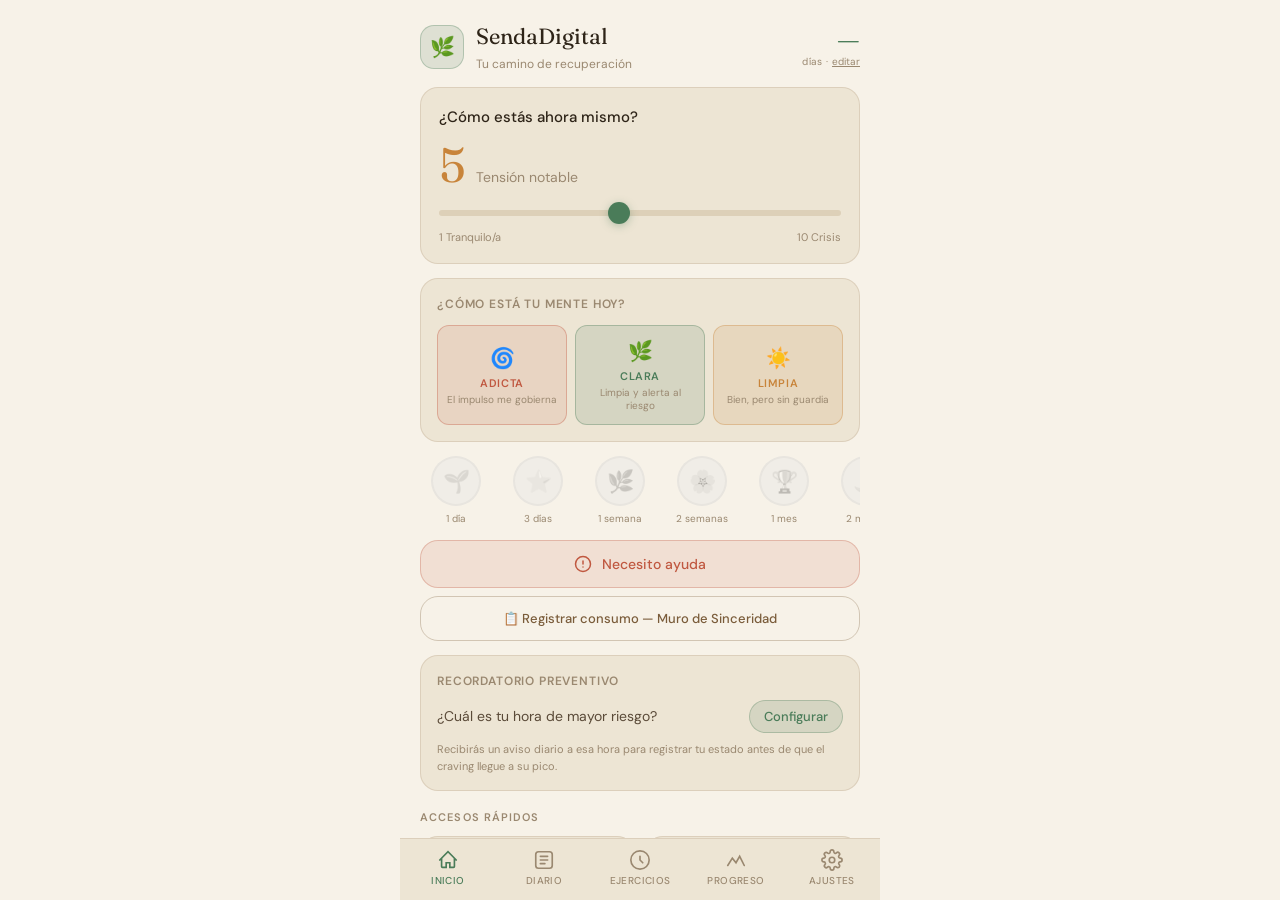
==== index.html @ f519807f "Add files via upload" ====
<!DOCTYPE html>
<html lang="es">
<head>
<meta charset="UTF-8">
<meta name="viewport" content="width=device-width, initial-scale=1.0, maximum-scale=1.0">
<meta name="theme-color" content="#f7f2e8">
<meta name="apple-mobile-web-app-capable" content="yes">
<meta name="apple-mobile-web-app-status-bar-style" content="default">
<title>SendaDigital</title>
<link rel="manifest" href="manifest.json">
<link rel="preconnect" href="https://fonts.googleapis.com">
<link rel="preconnect" href="https://fonts.gstatic.com" crossorigin>
<link href="https://fonts.googleapis.com/css2?family=Fraunces:ital,wght@0,400;0,600;1,400&family=DM+Sans:wght@300;400;500;600&display=swap" rel="stylesheet">
<style>
:root{
  --cream:#f7f2e8;--warm:#ede5d4;--sand:#ddd0b8;
  --moss:#4a7c59;--moss-dim:rgba(74,124,89,.14);--moss-light:#6a9e78;
  --bark:#a08060;--bark-dim:rgba(160,128,96,.15);
  --earth:#7a5c3a;--earth-dim:rgba(122,92,58,.12);
  --amber:#c8843a;--amber-dim:rgba(200,132,58,.14);
  --rust:#c05840;--rust-dim:rgba(192,88,64,.12);
  --sky:#4a8fa8;--sky-dim:rgba(74,143,168,.13);
  --text:#2e2418;--text-mid:#5a4a38;--text-dim:#9a8870;
  --border:rgba(160,128,96,.22);
  --radius:18px;--radius-sm:12px;
  --font-display:'Fraunces',Georgia,serif;
  --font-body:'DM Sans',sans-serif;
}
*{margin:0;padding:0;box-sizing:border-box;-webkit-tap-highlight-color:transparent}
html,body{height:100%;background:var(--cream);color:var(--text);font-family:var(--font-body);font-size:16px;line-height:1.5;overflow:hidden}
#app{display:flex;flex-direction:column;height:100%;max-width:480px;margin:0 auto;background:var(--cream)}
.screen{display:none;flex:1;overflow-y:auto;padding-bottom:84px;scrollbar-width:none}
.screen::-webkit-scrollbar{display:none}
.screen.active{display:flex;flex-direction:column}
#nav{display:flex;background:var(--warm);border-top:1px solid var(--border)}
.nav-btn{flex:1;display:flex;flex-direction:column;align-items:center;gap:3px;padding:10px 0 13px;background:none;border:none;color:var(--text-dim);font-family:var(--font-body);font-size:10px;font-weight:500;letter-spacing:.04em;text-transform:uppercase;cursor:pointer;transition:color .2s}
.nav-btn.active{color:var(--moss)}
.nav-btn svg{width:22px;height:22px}
.screen-header{padding:24px 20px 0}
.screen-label{font-size:11px;font-weight:600;letter-spacing:.1em;text-transform:uppercase;color:var(--text-dim);margin-bottom:4px}
.screen-title{font-family:var(--font-display);font-size:30px;color:var(--text);line-height:1.1}

/* ── HOME ADAPTATIVO ── */
.sober-days-mini{font-family:var(--font-display);font-size:28px;color:var(--moss);line-height:1}
.brand{padding:20px 20px 0;display:flex;align-items:center;gap:12px}

.termometro-card{margin:14px 20px 0;background:var(--warm);border:1px solid var(--border);border-radius:var(--radius);padding:18px}
.termometro-label{font-size:15px;font-weight:500;color:var(--text);margin-bottom:12px}
.termometro-val-row{display:flex;align-items:baseline;gap:10px;margin-bottom:10px}
.termometro-val{font-family:var(--font-display);font-size:48px;color:var(--moss);line-height:1;transition:color .3s}
.termometro-val.alto{color:var(--rust)}
.termometro-val.medio{color:var(--amber)}
.termometro-desc{font-size:14px;color:var(--text-dim);line-height:1.4}
.termometro-slider{margin-top:4px}

.crisis-banner{margin:12px 20px 0;background:var(--rust-dim);border:1px solid rgba(192,88,64,.3);border-radius:var(--radius-sm);padding:12px 16px}
.crisis-banner-text{font-size:13px;font-weight:600;color:var(--rust);line-height:1.4}
.crisis-shortcuts{display:grid;grid-template-columns:1fr 1fr;gap:10px;margin:10px 20px 0}
.crisis-sc-btn{padding:14px 10px;background:var(--warm);border:1px solid var(--border);border-radius:var(--radius-sm);font-family:var(--font-body);font-size:13px;font-weight:500;color:var(--text);cursor:pointer;text-align:center;transition:background .15s}
.crisis-sc-btn:active{background:var(--sand)}

.sos-btn-secondary{margin:14px 20px 0;width:calc(100% - 40px);padding:14px;background:var(--rust-dim);border:1.5px solid rgba(192,88,64,.3);border-radius:var(--radius);display:flex;align-items:center;justify-content:center;gap:10px;font-family:var(--font-body);font-size:14px;font-weight:500;color:var(--rust);cursor:pointer;transition:all .15s}
.sos-btn-secondary svg{width:18px;height:18px}

/* Editar fecha — compacto en la cabecera */
.sober-edit-mini{margin-top:2px;font-size:10px;color:var(--text-dim);background:none;border:none;cursor:pointer;padding:0;font-family:var(--font-body);text-decoration:underline}
.brand-logo{width:44px;height:44px;background:var(--moss-dim);border:1.5px solid rgba(74,124,89,.3);border-radius:14px;display:flex;align-items:center;justify-content:center;font-size:20px}
.brand-name{font-family:var(--font-display);font-size:22px;color:var(--text)}
.brand-sub{font-size:12px;color:var(--text-dim);margin-top:2px}

.sobriety-card{margin:18px 20px 0;background:var(--moss);border-radius:var(--radius);padding:24px 20px;text-align:center;position:relative;overflow:hidden}
.sobriety-card::before{content:'';position:absolute;top:-30px;right:-30px;width:110px;height:110px;background:radial-gradient(circle,rgba(255,255,255,.08) 0%,transparent 70%);border-radius:50%}
.sober-days{font-family:var(--font-display);font-size:68px;line-height:1;color:#fff}
.sober-label{font-size:13px;color:rgba(255,255,255,.75);margin-top:4px;letter-spacing:.05em;text-transform:uppercase}
.sober-since{font-size:12px;color:rgba(255,255,255,.6);margin-top:10px}
.sober-edit{margin-top:14px;display:inline-block;padding:7px 18px;background:rgba(255,255,255,.15);border:1px solid rgba(255,255,255,.25);border-radius:20px;font-size:12px;color:#fff;cursor:pointer;font-family:var(--font-body);font-weight:500}

.eva-msg{margin:10px 20px 0;background:var(--moss-dim);border:1px solid rgba(74,124,89,.25);border-radius:var(--radius-sm);padding:14px 16px;display:none}
.eva-msg.show{display:block}
.eva-msg-title{font-size:14px;font-weight:600;color:var(--moss);margin-bottom:4px}
.eva-msg-body{font-size:13px;color:var(--text-mid);line-height:1.6}

/* ── MENTE CLARA ── */
.mente-card{margin:14px 20px 0;background:var(--warm);border:1px solid var(--border);border-radius:var(--radius);padding:16px}
.mente-title{font-size:12px;font-weight:600;letter-spacing:.07em;text-transform:uppercase;color:var(--text-dim);margin-bottom:12px}
.mente-btns{display:flex;gap:8px}
.mente-btn{flex:1;border:1.5px solid var(--border);border-radius:var(--radius-sm);padding:12px 8px;text-align:center;cursor:pointer;background:var(--cream);transition:all .15s;font-family:var(--font-body)}
.mente-btn:active{opacity:.8}
.mente-btn-icon{font-size:20px;margin-bottom:5px}
.mente-btn-label{font-size:11px;font-weight:600;text-transform:uppercase;letter-spacing:.05em;margin-bottom:3px}
.mente-btn-desc{font-size:10px;color:var(--text-dim);line-height:1.3}
.mente-btn.m-adicta{border-color:rgba(192,88,64,.35);background:var(--rust-dim)}
.mente-btn.m-adicta .mente-btn-label{color:var(--rust)}
.mente-btn.m-clara{border-color:rgba(74,124,89,.35);background:var(--moss-dim)}
.mente-btn.m-clara .mente-btn-label{color:var(--moss)}
.mente-btn.m-limpia{border-color:rgba(200,132,58,.35);background:var(--amber-dim)}
.mente-btn.m-limpia .mente-btn-label{color:var(--amber)}
.mente-btn.selected{border-width:2px;transform:scale(1.02)}
.mente-nota{margin-top:10px;font-size:12px;color:var(--text-dim);line-height:1.5;display:none}
.mente-nota.show{display:block}

.milestones{margin:14px 20px 0;display:flex;gap:10px;overflow-x:auto;scrollbar-width:none}
.milestones::-webkit-scrollbar{display:none}
.milestone{flex-shrink:0;display:flex;flex-direction:column;align-items:center;gap:5px;width:72px}
.milestone-badge{width:50px;height:50px;border-radius:50%;display:flex;align-items:center;justify-content:center;font-size:22px}
.milestone-badge.achieved{background:var(--moss-dim);border:2px solid rgba(74,124,89,.4)}
.milestone-badge.locked{background:var(--warm);border:2px solid var(--border);filter:grayscale(1) opacity(.4)}
.milestone-label{font-size:10px;color:var(--text-dim);text-align:center}

#sos-btn{margin:14px 20px 0;width:calc(100% - 40px);padding:18px;background:var(--rust);border:none;border-radius:var(--radius);display:flex;align-items:center;justify-content:center;gap:10px;font-family:var(--font-body);font-size:16px;font-weight:600;color:white;cursor:pointer;box-shadow:0 4px 18px rgba(192,88,64,.28);transition:transform .1s}
#sos-btn:active{transform:scale(.98)}
#sos-btn svg{width:22px;height:22px}

.prevention-card{margin:14px 20px 0;background:var(--warm);border:1px solid var(--border);border-radius:var(--radius);padding:16px}
.prevention-title{font-size:12px;font-weight:600;letter-spacing:.07em;text-transform:uppercase;color:var(--text-dim);margin-bottom:10px}
.prevention-row{display:flex;align-items:center;justify-content:space-between;gap:10px}
.prevention-label{font-size:14px;color:var(--text-mid);flex:1}
.prevention-time-btn{padding:7px 14px;background:var(--moss-dim);border:1px solid rgba(74,124,89,.3);border-radius:20px;font-family:var(--font-body);font-size:13px;font-weight:500;color:var(--moss);cursor:pointer}
.prevention-note{font-size:11px;color:var(--text-dim);margin-top:8px;line-height:1.5}

.quick-title{padding:18px 20px 0;font-size:11px;font-weight:600;letter-spacing:.1em;text-transform:uppercase;color:var(--text-dim)}
.quick-grid{display:grid;grid-template-columns:1fr 1fr;gap:10px;padding:10px 20px 0}
.quick-btn{background:var(--warm);border:1px solid var(--border);border-radius:var(--radius);padding:16px 14px;display:flex;flex-direction:column;gap:8px;cursor:pointer;text-align:left;transition:background .15s}
.quick-btn:active{background:var(--sand)}
.q-icon{width:32px;height:32px;border-radius:10px;display:flex;align-items:center;justify-content:center;font-size:16px}
.q-label{font-size:13px;font-weight:500;color:var(--text)}
.q-sub{font-size:11px;color:var(--text-dim)}

/* ── SOS ── */
#sos-overlay{display:none;position:fixed;inset:0;background:rgba(46,36,24,.7);z-index:100;flex-direction:column;align-items:center;justify-content:flex-end}
#sos-overlay.open{display:flex}
#sos-modal{background:var(--cream);border-radius:24px 24px 0 0;padding:12px 20px 36px;width:100%;max-width:480px;max-height:92vh;overflow-y:auto;animation:slideUp .25s ease}
@keyframes slideUp{from{transform:translateY(40px);opacity:0}to{transform:translateY(0);opacity:1}}
.sos-handle{width:36px;height:4px;background:var(--sand);border-radius:2px;margin:0 auto 20px}
.sos-title{font-family:var(--font-display);font-size:26px;color:var(--rust);margin-bottom:6px}
.sos-sub{font-size:14px;color:var(--text-mid);margin-bottom:18px}

/* Pros y Contras dentro del SOS */
.pros-contras-box{background:var(--warm);border:1px solid var(--border);border-radius:var(--radius);padding:16px;margin-bottom:16px}
.pc-title{font-size:13px;font-weight:600;color:var(--text);margin-bottom:4px}
.pc-sub{font-size:12px;color:var(--text-dim);margin-bottom:12px;line-height:1.5}
.pc-grid{display:grid;grid-template-columns:1fr 1fr;gap:8px}
.pc-col{background:var(--cream);border-radius:var(--radius-sm);padding:10px}
.pc-col-title{font-size:11px;font-weight:600;text-transform:uppercase;letter-spacing:.06em;margin-bottom:8px}
.pc-col.pros .pc-col-title{color:var(--moss)}
.pc-col.cons .pc-col-title{color:var(--rust)}
.pc-item{font-size:12px;color:var(--text-mid);padding:4px 0;border-bottom:1px solid var(--border);line-height:1.4}
.pc-item:last-child{border-bottom:none}
.pc-reflect{margin-top:10px;font-size:12px;color:var(--moss);font-style:italic;line-height:1.5}

.breathing-box{background:var(--warm);border-radius:var(--radius);padding:22px 18px;text-align:center;margin-bottom:16px;border:1px solid var(--border)}
#breath-circle{width:80px;height:80px;border-radius:50%;background:var(--moss-dim);border:2px solid rgba(74,124,89,.35);margin:0 auto 14px;transition:transform 1s ease-in-out;display:flex;align-items:center;justify-content:center;font-size:26px}
#breath-circle.inhale{transform:scale(1.5);background:rgba(74,124,89,.2)}
#breath-circle.hold{transform:scale(1.5);background:rgba(200,132,58,.18);border-color:rgba(200,132,58,.5)}
#breath-circle.exhale{transform:scale(1)}
#breath-phase{font-size:17px;font-weight:500;color:var(--moss)}
#breath-count{font-size:13px;color:var(--text-dim);margin-top:4px}
#breath-start{margin-top:14px;padding:10px 24px;background:var(--moss-dim);border:1px solid rgba(74,124,89,.3);border-radius:20px;color:var(--moss);font-family:var(--font-body);font-size:14px;font-weight:500;cursor:pointer}
.sos-techniques{display:flex;flex-direction:column;gap:10px;margin-bottom:16px}
.technique-btn{background:var(--warm);border:1px solid var(--border);border-radius:var(--radius-sm);padding:14px 16px;display:flex;align-items:center;gap:12px;text-align:left;cursor:pointer;transition:background .15s}
.technique-btn:active{background:var(--sand)}
.technique-icon{font-size:22px;flex-shrink:0}
.technique-name{font-size:14px;font-weight:500;color:var(--text)}
.technique-desc{font-size:12px;color:var(--text-dim);margin-top:2px}
.sos-contacts{display:flex;flex-direction:column;gap:8px}
.contact-btn{background:none;border:1px solid var(--border);border-radius:var(--radius-sm);padding:14px 16px;display:flex;align-items:center;gap:12px;cursor:pointer;color:var(--text);font-family:var(--font-body);text-decoration:none;transition:background .15s}
.contact-btn:active{background:var(--warm)}
.contact-btn.urgent{border-color:rgba(192,88,64,.35)}
.contact-btn svg{width:18px;height:18px;flex-shrink:0}
.contact-name{font-size:13px;font-weight:500}
.contact-num{font-size:12px;color:var(--text-dim)}
#sos-close{margin-top:16px;width:100%;padding:14px;background:var(--warm);border:1px solid var(--border);border-radius:var(--radius-sm);color:var(--text-dim);font-family:var(--font-body);font-size:14px;cursor:pointer}

#technique-overlay{display:none;position:fixed;inset:0;background:rgba(46,36,24,.8);z-index:110;align-items:center;justify-content:center;padding:24px}
#technique-overlay.open{display:flex}
#technique-modal{background:var(--cream);border-radius:var(--radius);padding:28px 24px;width:100%;max-width:440px;text-align:center;animation:fadeIn .2s ease}
@keyframes fadeIn{from{opacity:0;transform:scale(.96)}to{opacity:1;transform:scale(1)}}
#technique-title{font-family:var(--font-display);font-size:22px;margin-bottom:12px;color:var(--text)}
#technique-body{font-size:15px;color:var(--text-mid);line-height:1.75;text-align:left}
#technique-close{margin-top:22px;padding:12px 28px;background:var(--moss-dim);border:1px solid rgba(74,124,89,.3);border-radius:20px;color:var(--moss);font-family:var(--font-body);font-size:14px;font-weight:500;cursor:pointer}

/* ── DIARIO ── */
#diario .ema-intro{margin:14px 20px 0;font-size:14px;color:var(--text-mid);line-height:1.65}
.ema-question{margin:14px 20px 0;background:var(--warm);border:1px solid var(--border);border-radius:var(--radius);padding:18px}
.ema-q-label{font-size:11px;font-weight:600;letter-spacing:.08em;text-transform:uppercase;color:var(--text-dim);margin-bottom:6px}
.ema-q-text{font-size:15px;color:var(--text);margin-bottom:14px;line-height:1.5}
.slider-val{text-align:right;font-size:24px;font-family:var(--font-display);color:var(--moss);margin-bottom:8px}
.ema-slider{width:100%;height:6px;-webkit-appearance:none;appearance:none;background:var(--sand);border-radius:3px;outline:none;cursor:pointer}
.ema-slider::-webkit-slider-thumb{-webkit-appearance:none;width:22px;height:22px;border-radius:50%;background:var(--moss);cursor:pointer;box-shadow:0 2px 8px rgba(74,124,89,.35)}
.slider-labels{display:flex;justify-content:space-between;margin-top:6px;font-size:11px;color:var(--text-dim)}
.mood-grid{display:flex;flex-wrap:wrap;gap:8px}
.mood-chip{padding:7px 14px;background:var(--cream);border:1px solid var(--border);border-radius:20px;font-size:13px;color:var(--text-mid);cursor:pointer;transition:all .15s;font-family:var(--font-body)}
.mood-chip.selected{background:var(--moss-dim);border-color:rgba(74,124,89,.45);color:var(--moss)}
.halt-badge{display:inline-block;margin-left:6px;padding:2px 7px;background:var(--rust-dim);border-radius:8px;font-size:10px;font-weight:700;color:var(--rust);letter-spacing:.04em;vertical-align:middle}
.apoyo-btns{display:flex;gap:10px}
.apoyo-btn{flex:1;padding:12px;background:var(--cream);border:1px solid var(--border);border-radius:var(--radius-sm);font-family:var(--font-body);font-size:14px;font-weight:500;color:var(--text-mid);cursor:pointer;transition:all .15s;text-align:center}
.apoyo-btn.selected{background:var(--moss-dim);border-color:rgba(74,124,89,.4);color:var(--moss)}

/* Verificar los hechos - aparece si craving ≥7 */
.verificar-box{margin:14px 20px 0;background:rgba(192,88,64,.06);border:1px solid rgba(192,88,64,.22);border-radius:var(--radius);padding:18px;display:none}
.verificar-box.show{display:block}
.verificar-title{font-size:13px;font-weight:600;color:var(--rust);margin-bottom:4px}
.verificar-sub{font-size:12px;color:var(--text-dim);margin-bottom:14px;line-height:1.5}
.verificar-q{margin-bottom:12px}
.verificar-q-label{font-size:12px;font-weight:600;color:var(--text-mid);margin-bottom:6px}
.verificar-input{width:100%;padding:10px 12px;background:var(--cream);border:1px solid var(--border);border-radius:var(--radius-sm);font-family:var(--font-body);font-size:13px;color:var(--text);resize:none;min-height:56px}

.please-section{margin:14px 20px 0;background:var(--sky-dim);border:1px solid rgba(74,143,168,.2);border-radius:var(--radius);padding:18px}
.please-title-row{display:flex;align-items:center;gap:8px;margin-bottom:4px}
.please-badge{padding:3px 10px;background:var(--sky-dim);border:1px solid rgba(74,143,168,.35);border-radius:10px;font-size:11px;font-weight:700;color:var(--sky);letter-spacing:.06em}
.please-desc{font-size:13px;color:var(--text-dim);margin-bottom:14px;line-height:1.5}
.please-grid{display:flex;flex-direction:column;gap:8px}
.please-item{display:flex;align-items:center;justify-content:space-between;gap:10px}
.please-label{font-size:14px;color:var(--text-mid);flex:1}
.please-letter{font-family:var(--font-display);font-size:16px;color:var(--sky);width:18px;flex-shrink:0}
.toggle-wrap{position:relative;width:44px;height:24px;flex-shrink:0}
.toggle-wrap input{opacity:0;width:0;height:0;position:absolute}
.toggle-track{display:block;width:44px;height:24px;background:var(--sand);border-radius:12px;cursor:pointer;transition:background .2s}
.toggle-wrap input:checked+.toggle-track{background:var(--moss)}
.toggle-thumb{position:absolute;top:2px;left:2px;width:20px;height:20px;background:white;border-radius:50%;transition:transform .2s;pointer-events:none}
.toggle-wrap input:checked~.toggle-thumb{transform:translateX(20px)}

.diario-submit{margin:18px 20px 0;width:calc(100% - 40px);padding:16px;background:var(--moss);border:none;border-radius:var(--radius);font-family:var(--font-body);font-size:15px;font-weight:600;color:white;cursor:pointer}
.diario-submit:active{opacity:.85}
.registro-item{background:var(--warm);border:1px solid var(--border);border-radius:var(--radius-sm);padding:12px 14px;margin-bottom:8px;display:flex;align-items:center;gap:12px}
.registro-fecha{font-size:11px;color:var(--text-dim);min-width:70px}
.registro-chips{display:flex;gap:6px;flex-wrap:wrap;flex:1}
.chip-small{padding:3px 8px;border-radius:10px;font-size:11px;font-weight:500}
.chip-green{background:var(--moss-dim);color:var(--moss)}
.chip-amber{background:var(--amber-dim);color:var(--amber)}
.chip-red{background:var(--rust-dim);color:var(--rust)}
.chip-sky{background:var(--sky-dim);color:var(--sky)}

/* ── TAREAS - por momento de uso ── */
.uso-tabs{display:flex;gap:0;margin:14px 20px 0;background:var(--warm);border:1px solid var(--border);border-radius:var(--radius);overflow:hidden}
.uso-tab{flex:1;padding:11px 6px;text-align:center;cursor:pointer;font-family:var(--font-body);font-size:11px;font-weight:600;color:var(--text-dim);border:none;background:none;transition:all .15s;letter-spacing:.03em;border-right:1px solid var(--border)}
.uso-tab:last-child{border-right:none}
.uso-tab.active{background:var(--moss);color:white}
.uso-tab.crisis.active{background:var(--rust)}
.uso-tab.vulnerable.active{background:var(--amber)}
.uso-tab.construir.active{background:var(--moss)}

.uso-context{margin:10px 20px 0;padding:10px 14px;border-radius:var(--radius-sm);font-size:12px;line-height:1.55;display:none}
.uso-context.show{display:block}
.uso-context.crisis{background:var(--rust-dim);border:1px solid rgba(192,88,64,.2);color:var(--rust)}
.uso-context.vulnerable{background:var(--amber-dim);border:1px solid rgba(200,132,58,.2);color:var(--amber)}
.uso-context.construir{background:var(--moss-dim);border:1px solid rgba(74,124,89,.2);color:var(--moss)}

.tarea-card{margin:12px 20px 0;background:var(--warm);border:1px solid var(--border);border-radius:var(--radius);overflow:hidden;cursor:pointer}
.tarea-card:active{border-color:rgba(74,124,89,.4)}
.tarea-header{padding:16px;display:flex;align-items:flex-start;gap:12px}
.tarea-icon{width:40px;height:40px;border-radius:12px;display:flex;align-items:center;justify-content:center;font-size:18px;flex-shrink:0}
.tarea-meta{flex:1}
.tarea-name{font-size:15px;font-weight:500;margin-bottom:4px;color:var(--text)}
.tarea-tags{display:flex;gap:6px;flex-wrap:wrap}
.tarea-tag{padding:2px 8px;border-radius:8px;font-size:11px;font-weight:500}
.tag-dbt{background:rgba(160,128,96,.15);color:var(--bark)}
.tag-resp{background:var(--moss-dim);color:var(--moss)}
.tag-mindful{background:var(--amber-dim);color:var(--amber)}
.tag-motor{background:var(--rust-dim);color:var(--rust)}
.tag-please{background:var(--sky-dim);color:var(--sky)}
.tag-adicciones{background:var(--earth-dim);color:var(--earth)}
.tarea-duration{font-size:12px;color:var(--text-dim);flex-shrink:0}
.tarea-body{display:none;padding:0 16px 16px;border-top:1px solid var(--border)}
.tarea-body.open{display:block}
.tarea-steps{margin-top:14px;display:flex;flex-direction:column;gap:10px}
.step{display:flex;gap:12px;align-items:flex-start}
.step-num{width:22px;height:22px;border-radius:50%;background:var(--cream);border:1px solid var(--border);display:flex;align-items:center;justify-content:center;font-size:11px;font-weight:600;color:var(--text-dim);flex-shrink:0;margin-top:1px}
.step-text{font-size:14px;color:var(--text-mid);line-height:1.55;flex:1}
.tarea-timer-btn{margin-top:14px;width:100%;padding:11px;background:var(--moss-dim);border:1px solid rgba(74,124,89,.3);border-radius:var(--radius-sm);color:var(--moss);font-family:var(--font-body);font-size:13px;font-weight:500;cursor:pointer}
.tarea-fuente{margin-top:10px;font-size:11px;color:var(--text-dim);font-style:italic;border-top:1px solid var(--border);padding-top:8px}

/* ── PROGRESO ── */
.stat-row{display:grid;grid-template-columns:1fr 1fr;gap:10px;margin:16px 20px 0}
.stat-box{background:var(--warm);border:1px solid var(--border);border-radius:var(--radius);padding:16px 14px;text-align:center}
.stat-val{font-family:var(--font-display);font-size:34px;color:var(--moss);line-height:1}
.stat-label{font-size:12px;color:var(--text-dim);margin-top:5px;line-height:1.3}
.mini-chart{margin:14px 20px 0;background:var(--warm);border:1px solid var(--border);border-radius:var(--radius);padding:18px 16px}
.chart-title{font-size:12px;font-weight:600;letter-spacing:.07em;text-transform:uppercase;color:var(--text-dim);margin-bottom:14px}
.bar-chart{display:flex;align-items:flex-end;gap:6px;height:80px}
.bar-col{flex:1;display:flex;flex-direction:column;align-items:center;gap:5px}
.bar{width:100%;border-radius:4px 4px 0 0;min-height:4px}
.bar.craving{background:var(--rust);opacity:.65}
.bar-day{font-size:10px;color:var(--text-dim)}
.legend{display:flex;gap:16px;margin-top:12px}
.legend-item{display:flex;align-items:center;gap:5px;font-size:11px;color:var(--text-dim)}
.legend-dot{width:8px;height:8px;border-radius:50%}
.halt-week-box{margin:14px 20px 0;background:var(--warm);border:1px solid var(--border);border-radius:var(--radius);padding:18px}
.halt-row{display:flex;gap:8px;margin-top:10px;flex-wrap:wrap}
.halt-item{flex:1;min-width:80px;background:var(--cream);border:1px solid var(--border);border-radius:var(--radius-sm);padding:10px 8px;text-align:center}
.halt-letter{font-family:var(--font-display);font-size:20px;color:var(--rust)}
.halt-name{font-size:10px;color:var(--text-dim);margin-top:2px}
.halt-count{font-size:13px;font-weight:600;margin-top:4px}
.mente-week-box{margin:14px 20px 0;background:var(--warm);border:1px solid var(--border);border-radius:var(--radius);padding:18px}
.mente-week-row{display:flex;gap:8px;margin-top:10px}
.mente-week-item{flex:1;border-radius:var(--radius-sm);padding:10px 8px;text-align:center;border:1px solid var(--border)}
.logros-grid{display:grid;grid-template-columns:repeat(3,1fr);gap:10px;margin:14px 20px 0}
.logro{background:var(--warm);border:1px solid var(--border);border-radius:var(--radius-sm);padding:14px 10px;text-align:center;display:flex;flex-direction:column;align-items:center;gap:6px}
.logro.locked{opacity:.4;filter:grayscale(1)}
.logro-icon{font-size:28px}
.logro-name{font-size:11px;color:var(--text-dim);line-height:1.3}

/* ── AJUSTES ── */
.profile-box{margin:20px 20px 0;background:var(--warm);border:1px solid var(--border);border-radius:var(--radius);padding:22px;text-align:center}
.profile-avatar{width:60px;height:60px;border-radius:50%;background:var(--moss-dim);border:2px solid rgba(74,124,89,.3);margin:0 auto 12px;display:flex;align-items:center;justify-content:center;font-size:24px}
.profile-name{font-family:var(--font-display);font-size:20px}
.profile-id{font-size:12px;color:var(--text-dim);margin-top:4px;font-family:monospace}
.settings-section{margin:16px 20px 0}
.settings-section-title{font-size:11px;font-weight:600;letter-spacing:.08em;text-transform:uppercase;color:var(--text-dim);margin-bottom:8px}
.settings-row{background:var(--warm);border:1px solid var(--border);padding:14px 16px;display:flex;align-items:center;justify-content:space-between;margin-bottom:1px;cursor:pointer}
.settings-row:first-of-type{border-radius:var(--radius-sm) var(--radius-sm) 0 0}
.settings-row:last-of-type{border-radius:0 0 var(--radius-sm) var(--radius-sm)}
.settings-row-label{font-size:14px;font-weight:500;color:var(--text)}
.settings-row-val{font-size:13px;color:var(--text-dim)}
.settings-row svg{width:16px;height:16px;color:var(--text-dim)}
.data-note{margin:14px 20px 0;background:var(--moss-dim);border:1px solid rgba(74,124,89,.2);border-radius:var(--radius-sm);padding:14px 16px;font-size:12px;color:var(--text-mid);line-height:1.65}
.data-note strong{color:var(--moss)}

/* ── TERAPEUTA ── */
#terapeuta-screen{display:none;position:fixed;inset:0;background:var(--cream);z-index:200;flex-direction:column;overflow-y:auto}
#terapeuta-screen.open{display:flex}
.terap-header{padding:20px 20px 16px;background:var(--moss);display:flex;align-items:center;gap:12px;flex-shrink:0}
.terap-back{background:rgba(255,255,255,.15);border:none;border-radius:10px;width:36px;height:36px;display:flex;align-items:center;justify-content:center;cursor:pointer;flex-shrink:0}
.terap-back svg{width:20px;height:20px;color:white}
.terap-title{font-family:var(--font-display);font-size:22px;color:white}
.terap-sub{font-size:12px;color:rgba(255,255,255,.7);margin-top:2px}
#pin-screen{padding:40px 24px;text-align:center;flex:1;display:flex;flex-direction:column;align-items:center;justify-content:center}
#pin-screen h2{font-family:var(--font-display);font-size:24px;margin-bottom:8px}
#pin-screen p{font-size:14px;color:var(--text-dim);margin-bottom:28px;line-height:1.5}
.pin-dots{display:flex;gap:12px;justify-content:center;margin-bottom:28px}
.pin-dot{width:14px;height:14px;border-radius:50%;background:var(--sand);border:2px solid var(--bark);transition:background .15s}
.pin-dot.filled{background:var(--moss);border-color:var(--moss)}
.pin-pad{display:grid;grid-template-columns:repeat(3,1fr);gap:12px;width:100%;max-width:260px}
.pin-key{padding:18px 10px;background:var(--warm);border:1px solid var(--border);border-radius:var(--radius-sm);font-family:var(--font-display);font-size:22px;color:var(--text);cursor:pointer;text-align:center;transition:background .15s}
.pin-key:active{background:var(--sand)}
.pin-key.del{font-size:16px;color:var(--text-dim)}
.pin-error{color:var(--rust);font-size:13px;margin-top:12px;min-height:20px}
#terap-dashboard{padding:20px;flex:1;display:none}
#terap-dashboard.open{display:block}
.terap-section{margin-bottom:20px}
.terap-section-title{font-size:11px;font-weight:600;letter-spacing:.08em;text-transform:uppercase;color:var(--text-dim);margin-bottom:10px}
.terap-stat-row{display:grid;grid-template-columns:1fr 1fr 1fr;gap:8px;margin-bottom:14px}
.terap-stat{background:var(--warm);border:1px solid var(--border);border-radius:var(--radius-sm);padding:12px 10px;text-align:center}
.terap-stat-val{font-family:var(--font-display);font-size:26px;color:var(--moss);line-height:1}
.terap-stat-label{font-size:11px;color:var(--text-dim);margin-top:4px}
.alert-box{background:var(--rust-dim);border:1px solid rgba(192,88,64,.25);border-radius:var(--radius-sm);padding:14px 16px;margin-bottom:10px}
.alert-title{font-size:13px;font-weight:600;color:var(--rust);margin-bottom:4px}
.alert-body{font-size:13px;color:var(--text-mid);line-height:1.5}
.terap-table{width:100%;border-collapse:collapse}
.terap-table th{font-size:11px;font-weight:600;letter-spacing:.06em;text-transform:uppercase;color:var(--text-dim);padding:6px 8px;text-align:left;border-bottom:1px solid var(--border)}
.terap-table td{font-size:12px;color:var(--text-mid);padding:8px 8px;border-bottom:1px solid var(--border)}
.terap-table tr:last-child td{border-bottom:none}
.review-protocol{background:var(--sky-dim);border:1px solid rgba(74,143,168,.2);border-radius:var(--radius-sm);padding:14px 16px;margin-bottom:14px}
.review-title{font-size:13px;font-weight:600;color:var(--sky);margin-bottom:6px}
.review-body{font-size:13px;color:var(--text-mid);line-height:1.55}
.semaforo-row{display:flex;gap:8px;margin-top:10px}
.semaforo-item{flex:1;border-radius:var(--radius-sm);padding:8px 10px;text-align:center}
.sem-verde{background:rgba(74,124,89,.12);border:1px solid rgba(74,124,89,.25)}
.sem-ambar{background:var(--amber-dim);border:1px solid rgba(200,132,58,.3)}
.sem-rojo{background:var(--rust-dim);border:1px solid rgba(192,88,64,.3)}
.sem-color{font-size:18px;margin-bottom:4px}
.sem-label{font-size:10px;font-weight:600;letter-spacing:.05em;text-transform:uppercase}
.sem-desc{font-size:10px;color:var(--text-dim);margin-top:3px;line-height:1.4}
.code-label{font-size:12px;color:var(--text-dim);margin-bottom:4px}
.code-val{font-family:monospace;font-size:18px;letter-spacing:.1em;color:var(--earth);font-weight:600}
.code-note{font-size:11px;color:var(--text-dim);line-height:1.4;margin-top:8px}
.export-btn{width:100%;padding:13px;background:var(--moss);border:none;border-radius:var(--radius-sm);font-family:var(--font-body);font-size:14px;font-weight:600;color:white;cursor:pointer;margin-top:8px}

/* ── MODALES ── */
#fecha-overlay{display:none;position:fixed;inset:0;background:rgba(46,36,24,.6);z-index:90;align-items:center;justify-content:center;padding:24px}
#fecha-overlay.open{display:flex}
#fecha-modal{background:var(--cream);border-radius:var(--radius);padding:28px 24px;width:100%;max-width:380px;animation:fadeIn .2s ease}
#fecha-modal h3{font-family:var(--font-display);font-size:20px;margin-bottom:8px}
#fecha-modal .eva-note{font-size:13px;color:var(--text-dim);margin-bottom:16px;line-height:1.5}
#fecha-input{width:100%;padding:12px 14px;background:var(--warm);border:1px solid var(--border);border-radius:var(--radius-sm);color:var(--text);font-family:var(--font-body);font-size:15px;margin-bottom:16px}
.fecha-btns{display:flex;gap:10px}
.fecha-btn{flex:1;padding:12px;border-radius:var(--radius-sm);font-family:var(--font-body);font-size:14px;font-weight:500;cursor:pointer;border:none}
.fecha-btn.cancel{background:var(--warm);color:var(--text-dim)}
.fecha-btn.confirm{background:var(--moss);color:white}
#timer-overlay{display:none;position:fixed;inset:0;background:rgba(46,36,24,.8);z-index:90;align-items:center;justify-content:center;padding:24px}
#timer-overlay.open{display:flex}
#timer-modal{background:var(--cream);border-radius:var(--radius);padding:32px 24px;width:100%;max-width:360px;text-align:center;animation:fadeIn .2s ease}
#timer-name{font-family:var(--font-display);font-size:20px;margin-bottom:6px;color:var(--text)}
#timer-display{font-family:var(--font-display);font-size:58px;color:var(--moss);line-height:1;margin:20px 0}
#timer-stop{padding:12px 28px;background:var(--rust-dim);border:1px solid rgba(192,88,64,.3);border-radius:20px;color:var(--rust);font-family:var(--font-body);font-size:14px;font-weight:500;cursor:pointer}
#toast{position:fixed;bottom:96px;left:50%;transform:translateX(-50%) translateY(10px);background:var(--moss);border-radius:20px;padding:10px 20px;font-size:13px;font-weight:500;color:white;opacity:0;transition:all .25s;z-index:50;white-space:nowrap;pointer-events:none}
#toast.show{opacity:1;transform:translateX(-50%) translateY(0)}

/* MURO DE SINCERIDAD */
#muro-overlay{display:none;position:fixed;inset:0;background:#fff;z-index:500;flex-direction:column;align-items:center;justify-content:center;padding:32px;text-align:center}
#muro-overlay.open{display:flex}
.muro-icon{font-size:52px;margin-bottom:20px}
.muro-title{font-family:var(--font-display);font-size:26px;color:var(--earth);margin-bottom:12px;line-height:1.2}
.muro-body{font-size:15px;color:var(--text-mid);line-height:1.75;margin-bottom:28px;max-width:360px}
.muro-actions{display:flex;flex-direction:column;gap:10px;width:100%;max-width:340px}
.muro-call{display:block;padding:16px;background:var(--rust);border-radius:var(--radius);font-family:var(--font-body);font-size:15px;font-weight:600;color:white;text-decoration:none;text-align:center}
.muro-unlock-row{display:flex;gap:8px}
.muro-unlock-input{flex:1;padding:13px 14px;background:var(--warm);border:1.5px solid var(--border);border-radius:var(--radius-sm);font-family:var(--font-body);font-size:18px;color:var(--text);letter-spacing:.15em;text-align:center}
.muro-unlock-btn{padding:13px 18px;background:var(--moss);border:none;border-radius:var(--radius-sm);color:white;font-family:var(--font-body);font-size:14px;font-weight:600;cursor:pointer}
.muro-note{font-size:12px;color:var(--text-dim);margin-top:8px;line-height:1.5}
.consumo-btn{margin:8px 20px 0;width:calc(100% - 40px);padding:13px;background:none;border:1.5px solid rgba(122,92,58,.3);border-radius:var(--radius);font-family:var(--font-body);font-size:13px;font-weight:500;color:var(--earth);cursor:pointer;display:flex;align-items:center;justify-content:center;gap:8px;transition:all .15s}
.consumo-btn:active{background:var(--earth-dim)}

/* SURF TIMER */
#surf-timer-overlay{display:none;position:fixed;inset:0;background:rgba(46,36,24,.88);z-index:130;align-items:center;justify-content:center;padding:24px}
#surf-timer-overlay.open{display:flex}
#surf-timer-modal{background:var(--cream);border-radius:var(--radius);padding:30px 24px;width:100%;max-width:400px;text-align:center;animation:fadeIn .2s ease}
.surf-wave{font-size:44px;display:block;animation:wv 3s ease-in-out infinite;margin-bottom:8px}
@keyframes wv{0%,100%{transform:translateY(0)}50%{transform:translateY(-8px)}}
.surf-time-display{font-family:var(--font-display);font-size:54px;color:var(--earth);line-height:1;margin-bottom:8px}
.surf-progress{width:100%;height:6px;background:var(--sand);border-radius:3px;margin-bottom:16px;overflow:hidden}
.surf-progress-bar{height:100%;background:var(--moss);border-radius:3px;transition:width 1s linear;width:100%}
.surf-phrase{background:var(--moss-dim);border:1px solid rgba(74,124,89,.2);border-radius:var(--radius-sm);padding:14px 16px;font-size:14px;color:var(--moss);font-style:italic;line-height:1.65;margin-bottom:18px;min-height:68px;display:flex;align-items:center;justify-content:center;transition:opacity .4s}
.surf-phrase.fade{opacity:0}
.surf-stop-btn{padding:11px 28px;background:var(--warm);border:1px solid var(--border);border-radius:20px;color:var(--text-dim);font-family:var(--font-body);font-size:14px;cursor:pointer}

/* HABILIDADES USADAS HOY */
.skills-today-box{margin:14px 20px 0;background:var(--warm);border:1px solid var(--border);border-radius:var(--radius);padding:18px}
.skills-today-top{display:flex;align-items:center;justify-content:space-between;margin-bottom:12px}
.skills-today-val{font-family:var(--font-display);font-size:46px;color:var(--moss);line-height:1}
.skills-today-label{font-size:12px;color:var(--text-dim);line-height:1.45;text-align:right;max-width:160px}
.skills-today-list{display:flex;gap:6px;flex-wrap:wrap}
.skill-chip{padding:4px 10px;background:var(--moss-dim);border-radius:20px;font-size:12px;color:var(--moss)}
</style>
</head>
<body>
<div id="app">

<!-- HOME -->
<div id="home" class="screen active">

  <!-- CABECERA COMPACTA -->
  <div class="brand"><div class="brand-logo">🌿</div><div><div class="brand-name">SendaDigital</div><div class="brand-sub" id="sober-since">Establece tu fecha de inicio</div></div><div style="margin-left:auto;text-align:right"><div class="sober-days-mini" id="sober-days">—</div><div style="font-size:10px;color:var(--text-dim);letter-spacing:.04em">días · <button class="sober-edit-mini" onclick="openFechaModal()">editar</button></div></div></div>

  <div class="eva-msg" id="eva-msg">
    <div class="eva-msg-title">🌱 Empezamos de nuevo</div>
    <div class="eva-msg-body">Una caída no te condena a no dejarlo nunca. Has vuelto — eso es lo que importa. Lo que has aprendido permanece.</div>
  </div>

  <!-- TERMÓMETRO EMA — entrada principal -->
  <div class="termometro-card">
    <div class="termometro-label">¿Cómo estás ahora mismo?</div>
    <div class="termometro-val-row">
      <div class="termometro-val" id="termo-val">5</div>
      <div class="termometro-desc" id="termo-desc">Pulsa el deslizador</div>
    </div>
    <input type="range" class="ema-slider termometro-slider" id="termo-slider" min="1" max="10" value="5" oninput="onTermometro(this.value)">
    <div class="slider-labels"><span>1 Tranquilo/a</span><span>10 Crisis</span></div>
  </div>

  <!-- ZONA ADAPTATIVA: cambia según el termómetro -->
  <!-- CRISIS (≥7): visible solo en estado alto -->
  <div id="zona-crisis" style="display:none">
    <div class="crisis-banner">
      <div class="crisis-banner-text">⚠️ Vulnerabilidad alta detectada — activa una habilidad ahora</div>
    </div>
    <button id="sos-btn" onclick="openSOS()">
      <svg viewBox="0 0 24 24" fill="none" stroke="currentColor" stroke-width="2.5" stroke-linecap="round"><circle cx="12" cy="12" r="10"/><line x1="12" y1="8" x2="12" y2="12"/><line x1="12" y1="16" x2="12.01" y2="16"/></svg>
      Necesito ayuda ahora
    </button>
    <button class="consumo-btn" onclick="abrirMuro()">📋 Registrar consumo — Muro de Sinceridad</button>
    <div class="crisis-shortcuts">
      <button class="crisis-sc-btn" onclick="goTo('tareas');switchUso('crisis',document.getElementById('tab-crisis'))">🔴 Ejercicios de crisis</button>
      <button class="crisis-sc-btn" onclick="abrirSurfTimer()">🌊 Surf 15 min</button>
    </div>
  </div>

  <!-- MANTENIMIENTO (<7): visible en estado normal -->
  <div id="zona-normal">
    <!-- MENTE CLARA -->
    <div class="mente-card">
      <div class="mente-title">¿Cómo está tu mente hoy?</div>
      <div class="mente-btns">
        <button class="mente-btn m-adicta" onclick="selectMente('adicta',this)">
          <div class="mente-btn-icon">🌀</div>
          <div class="mente-btn-label">Adicta</div>
          <div class="mente-btn-desc">El impulso me gobierna</div>
        </button>
        <button class="mente-btn m-clara" onclick="selectMente('clara',this)">
          <div class="mente-btn-icon">🌿</div>
          <div class="mente-btn-label">Clara</div>
          <div class="mente-btn-desc">Limpia y alerta al riesgo</div>
        </button>
        <button class="mente-btn m-limpia" onclick="selectMente('limpia',this)">
          <div class="mente-btn-icon">☀️</div>
          <div class="mente-btn-label">Limpia</div>
          <div class="mente-btn-desc">Bien, pero sin guardia</div>
        </button>
      </div>
      <div class="mente-nota" id="mente-nota"></div>
    </div>

    <div class="milestones" id="milestones-row"></div>

    <button id="sos-btn-normal" class="sos-btn-secondary" onclick="openSOS()">
      <svg viewBox="0 0 24 24" fill="none" stroke="currentColor" stroke-width="2" stroke-linecap="round"><circle cx="12" cy="12" r="10"/><line x1="12" y1="8" x2="12" y2="12"/><line x1="12" y1="16" x2="12.01" y2="16"/></svg>
      Necesito ayuda
    </button>
    <button class="consumo-btn" onclick="abrirMuro()">📋 Registrar consumo — Muro de Sinceridad</button>

    <div class="prevention-card">
      <div class="prevention-title">Recordatorio preventivo</div>
      <div class="prevention-row">
        <div class="prevention-label">¿Cuál es tu hora de mayor riesgo?</div>
        <button class="prevention-time-btn" onclick="setPreventionTime()" id="prev-time-btn">Configurar</button>
      </div>
      <div class="prevention-note" id="prev-note">Recibirás un aviso diario a esa hora para registrar tu estado antes de que el craving llegue a su pico.</div>
    </div>

    <div class="quick-title">Accesos rápidos</div>
    <div class="quick-grid">
      <button class="quick-btn" onclick="goTo('diario')"><div class="q-icon" style="background:var(--moss-dim)">📓</div><div class="q-label">Diario de hoy</div><div class="q-sub">Registro EMA</div></button>
      <button class="quick-btn" onclick="goTo('tareas')"><div class="q-icon" style="background:var(--amber-dim)">🧘</div><div class="q-label">Ejercicios</div><div class="q-sub">Por momento de uso</div></button>
      <button class="quick-btn" onclick="goTo('progreso')"><div class="q-icon" style="background:var(--bark-dim)">📈</div><div class="q-label">Mi progreso</div><div class="q-sub">Estadísticas</div></button>
      <button class="quick-btn" onclick="goTo('ajustes')"><div class="q-icon" style="background:var(--earth-dim)">⚙️</div><div class="q-label">Ajustes</div><div class="q-sub">Perfil y datos</div></button>
    </div>
  </div>

</div>

<!-- DIARIO -->
<div id="diario" class="screen">
  <div class="screen-header"><div class="screen-label">Evaluación diaria</div><div class="screen-title">¿Cómo estás hoy?</div></div>
  <p class="ema-intro">Responde con honestidad. Solo tú ves estos datos. Ayudan a entender tu patrón y prevenir recaídas.</p>

  <div class="ema-question">
    <div class="ema-q-label">Craving</div>
    <div class="ema-q-text">¿Cuál ha sido tu nivel máximo de urgencia por consumir hoy?</div>
    <div class="slider-val" id="val-craving">5</div>
    <input type="range" class="ema-slider" id="sl-craving" min="0" max="10" value="5" oninput="onCravingChange(this.value)">
    <div class="slider-labels"><span>0 Sin impulso</span><span>10 Muy intenso</span></div>
  </div>

  <!-- Verificar los hechos aparece si craving ≥7 -->
  <div class="verificar-box" id="verificar-box">
    <div class="verificar-title">⚠️ Craving alto — Verificar los hechos</div>
    <div class="verificar-sub">Antes de continuar, tómate un momento. Muchas veces el craving se dispara por cómo interpretamos los eventos, no por los eventos en sí. (Regulación Emocional Ficha 4)</div>
    <div class="verificar-q">
      <div class="verificar-q-label">¿Qué evento o situación ha desencadenado este impulso?</div>
      <textarea class="verificar-input" id="vh-evento" placeholder="Describe brevemente qué pasó (quién, qué, cuándo)..."></textarea>
    </div>
    <div class="verificar-q">
      <div class="verificar-q-label">¿Hay alguna interpretación diferente posible de lo que pasó?</div>
      <textarea class="verificar-input" id="vh-interpretacion" placeholder="¿Podría estar leyendo la situación de forma extrema o parcial?..."></textarea>
    </div>
    <div class="verificar-q">
      <div class="verificar-q-label">¿Cuál es la probabilidad real de que ocurra lo que temes?</div>
      <textarea class="verificar-input" id="vh-probabilidad" placeholder="¿Estás anticipando el peor resultado posible?..."></textarea>
    </div>
  </div>

  <div class="ema-question">
    <div class="ema-q-label">Estado emocional</div>
    <div class="ema-q-text">¿Cuál ha sido tu estado predominante en las últimas horas?</div>
    <div class="mood-grid">
      <button class="mood-chip" data-halt="-" onclick="selectMood(this)">😌 Calma</button>
      <button class="mood-chip" data-halt="A" onclick="selectMood(this)">😰 Ansiedad <span class="halt-badge">A</span></button>
      <button class="mood-chip" data-halt="A" onclick="selectMood(this)">😔 Tristeza <span class="halt-badge">A</span></button>
      <button class="mood-chip" data-halt="A" onclick="selectMood(this)">😠 Irritabilidad <span class="halt-badge">A</span></button>
      <button class="mood-chip" data-halt="-" onclick="selectMood(this)">😊 Alegría</button>
      <button class="mood-chip" data-halt="T" onclick="selectMood(this)">😴 Agotamiento <span class="halt-badge">T</span></button>
      <button class="mood-chip" data-halt="L" onclick="selectMood(this)">🫤 Vacío <span class="halt-badge">L</span></button>
      <button class="mood-chip" data-halt="H" onclick="selectMood(this)">🤢 Malestar físico <span class="halt-badge">H</span></button>
    </div>
  </div>

  <div class="ema-question">
    <div class="ema-q-label">Autoeficacia</div>
    <div class="ema-q-text">¿Cuánto confías ahora en mantener tu abstinencia las próximas 24 horas?</div>
    <div class="slider-val" id="val-eficacia">7</div>
    <input type="range" class="ema-slider" id="sl-eficacia" min="1" max="10" value="7" oninput="document.getElementById('val-eficacia').textContent=this.value">
    <div class="slider-labels"><span>1 Muy difícil</span><span>10 Muy seguro/a</span></div>
  </div>

  <div class="ema-question">
    <div class="ema-q-label">Descanso</div>
    <div class="ema-q-text">¿Cuántas horas dormiste y cómo calificarías la calidad?</div>
    <div style="display:flex;gap:14px">
      <div style="flex:1"><div class="ema-q-label" style="margin-bottom:4px">Horas</div><div class="slider-val" id="val-horas">7</div><input type="range" class="ema-slider" id="sl-horas" min="0" max="12" value="7" oninput="document.getElementById('val-horas').textContent=this.value"></div>
      <div style="flex:1"><div class="ema-q-label" style="margin-bottom:4px">Calidad</div><div class="slider-val" id="val-calidad">3</div><input type="range" class="ema-slider" id="sl-calidad" min="1" max="5" value="3" oninput="document.getElementById('val-calidad').textContent=this.value"></div>
    </div>
  </div>

  <div class="ema-question">
    <div class="ema-q-label">Red de apoyo</div>
    <div class="ema-q-text">¿Has tenido contacto hoy con alguien que refuerce tu recuperación?</div>
    <div class="apoyo-btns"><button class="apoyo-btn" id="apoyo-si" onclick="selectApoyo('si')">✓ Sí</button><button class="apoyo-btn" id="apoyo-no" onclick="selectApoyo('no')">✗ No</button></div>
  </div>

  <div class="please-section">
    <div class="please-title-row"><div class="please-badge">PLEASE</div><div class="ema-q-label" style="margin:0">Vulnerabilidad biológica</div></div>
    <div class="please-desc">Estos hábitos reducen tu umbral de resistencia al craving. Marca lo que has cuidado hoy. (RE Ficha 14)</div>
    <div class="please-grid">
      <div class="please-item"><span class="please-letter">PL</span><span class="please-label">He atendido algún malestar físico</span><label class="toggle-wrap"><input type="checkbox" id="pl-enfermedad"><span class="toggle-track"></span><span class="toggle-thumb"></span></label></div>
      <div class="please-item"><span class="please-letter">E</span><span class="please-label">He evitado otras sustancias</span><label class="toggle-wrap"><input type="checkbox" id="pl-sustancias"><span class="toggle-track"></span><span class="toggle-thumb"></span></label></div>
      <div class="please-item"><span class="please-letter">A</span><span class="please-label">He comido de forma equilibrada</span><label class="toggle-wrap"><input type="checkbox" id="pl-alimentacion"><span class="toggle-track"></span><span class="toggle-thumb"></span></label></div>
      <div class="please-item"><span class="please-letter">S</span><span class="please-label">He dormido suficiente</span><label class="toggle-wrap"><input type="checkbox" id="pl-sueno"><span class="toggle-track"></span><span class="toggle-thumb"></span></label></div>
      <div class="please-item"><span class="please-letter">E</span><span class="please-label">He hecho actividad física</span><label class="toggle-wrap"><input type="checkbox" id="pl-ejercicio"><span class="toggle-track"></span><span class="toggle-thumb"></span></label></div>
    </div>
  </div>

  <button class="diario-submit" onclick="guardarDiario()">Guardar registro →</button>
  <div style="padding:18px 20px 0"><div class="screen-label" style="margin-bottom:10px">Registros anteriores</div><div id="registros-list"></div></div>
</div>

<!-- TAREAS -->
<div id="tareas" class="screen">
  <div class="screen-header"><div class="screen-label">Habilidades DBT</div><div class="screen-title">Ejercicios</div></div>

  <div class="uso-tabs">
    <button class="uso-tab crisis active" id="tab-crisis" onclick="switchUso('crisis',this)">🔴 Crisis</button>
    <button class="uso-tab vulnerable" id="tab-vulnerable" onclick="switchUso('vulnerable',this)">🟡 Vulnerable</button>
    <button class="uso-tab construir" id="tab-construir" onclick="switchUso('construir',this)">🟢 Construir</button>
  </div>

  <div class="uso-context crisis show" id="ctx-crisis">Para cuando el craving aprieta ahora mismo y necesitas reducir la activación. Tolerancia al malestar sesiones 3-4.</div>
  <div class="uso-context vulnerable" id="ctx-vulnerable">Para cuando detectas señales de riesgo moderado. Actúa antes de llegar al pico. Regulación emocional sesiones 11-12.</div>
  <div class="uso-context construir" id="ctx-construir">Para el día a día sin urgencia. Construye resiliencia a largo plazo. Adicciones sesión 7-9 y Regulación emocional sesión 13.</div>

  <div id="tareas-list"></div>
</div>

<!-- PROGRESO -->
<div id="progreso" class="screen">
  <div class="screen-header"><div class="screen-label">Tu evolución</div><div class="screen-title">Progreso</div></div>
  <div class="stat-row" id="stat-row"></div>
  <div class="skills-today-box">
    <div class="chart-title">Habilidades usadas hoy</div>
    <div class="skills-today-top">
      <div class="skills-today-val" id="skills-count">0</div>
      <div class="skills-today-label">Cada habilidad usada refuerza el proceso, no solo el resultado</div>
    </div>
    <div class="skills-today-list" id="skills-list"><span style="font-size:13px;color:var(--text-dim)">Ninguna todavía — usa un ejercicio para registrarla</span></div>
  </div>
  <div class="mini-chart"><div class="chart-title">Craving — últimos 7 días</div><div class="bar-chart" id="bar-chart"></div></div>
  <div class="halt-week-box"><div class="chart-title">Perfil HALT semanal</div><div style="font-size:12px;color:var(--text-dim);margin-bottom:4px">Factores de riesgo emocional detectados esta semana.</div><div class="halt-row" id="halt-row"></div></div>
  <div class="mente-week-box"><div class="chart-title">Mente Clara — esta semana</div><div class="mente-week-row" id="mente-week-row"></div></div>
  <div class="halt-week-box" style="border-color:rgba(74,143,168,.2);background:var(--sky-dim)"><div class="chart-title" style="color:var(--sky)">PLEASE — adherencia semanal</div><div class="halt-row" id="please-row"></div></div>
  <div style="padding:14px 20px 0"><div class="screen-label" style="margin-bottom:10px">Logros</div><div class="logros-grid" id="logros-grid"></div></div>
</div>

<!-- AJUSTES -->
<div id="ajustes" class="screen">
  <div class="screen-header"><div class="screen-label">Mi perfil</div><div class="screen-title">Ajustes</div></div>
  <div class="profile-box"><div class="profile-avatar">🌿</div><div class="profile-name">Usuario</div><div class="profile-id" id="profile-id">ID: —</div></div>
  <div class="settings-section"><div class="settings-section-title">Emergencia</div><div class="settings-row" onclick="editContact()"><div><div class="settings-row-label">Contacto de confianza</div><div class="settings-row-val" id="contact-display">No configurado</div></div><svg viewBox="0 0 24 24" fill="none" stroke="currentColor" stroke-width="2"><path d="M9 18l6-6-6-6"/></svg></div></div>
  <div class="settings-section"><div class="settings-section-title">Terapeuta</div><div class="settings-row" onclick="openTerapeuta()"><div><div class="settings-row-label">Acceso del terapeuta</div><div class="settings-row-val">Informe semanal protegido</div></div><svg viewBox="0 0 24 24" fill="none" stroke="currentColor" stroke-width="2"><path d="M9 18l6-6-6-6"/></svg></div><div class="settings-row" onclick="changePin()"><div><div class="settings-row-label">Cambiar PIN</div><div class="settings-row-val">4 dígitos</div></div><svg viewBox="0 0 24 24" fill="none" stroke="currentColor" stroke-width="2"><path d="M9 18l6-6-6-6"/></svg></div><div class="settings-row" onclick="cambiarCodigoMuro()"><div><div class="settings-row-label">Código del Muro de Sinceridad</div><div class="settings-row-val" id="muro-code-display">TERAPIA (defecto)</div></div><svg viewBox="0 0 24 24" fill="none" stroke="currentColor" stroke-width="2"><path d="M9 18l6-6-6-6"/></svg></div></div>
  <div class="settings-section"><div class="settings-section-title">Datos</div><div class="settings-row" onclick="exportData()"><div class="settings-row-label">Exportar mis datos</div><svg viewBox="0 0 24 24" fill="none" stroke="currentColor" stroke-width="2"><path d="M9 18l6-6-6-6"/></svg></div><div class="settings-row" onclick="if(confirm('¿Borrar todos los datos?'))clearData()"><div class="settings-row-label" style="color:var(--rust)">Borrar todos mis datos</div><svg viewBox="0 0 24 24" fill="none" stroke="currentColor" stroke-width="2"><path d="M9 18l6-6-6-6"/></svg></div></div>
  <div class="data-note"><strong>Privacidad:</strong> Todos tus datos se almacenan únicamente en este dispositivo. No se envían a ningún servidor externo. Tu identidad está protegida por un código UUID anónimo.</div>
</div>

<nav id="nav">
  <button class="nav-btn active" id="nav-home" onclick="goTo('home')"><svg viewBox="0 0 24 24" fill="none" stroke="currentColor" stroke-width="1.8" stroke-linecap="round"><path d="M3 12L12 3l9 9M5 10v9a1 1 0 001 1h4v-5h4v5h4a1 1 0 001-1v-9"/></svg>Inicio</button>
  <button class="nav-btn" id="nav-diario" onclick="goTo('diario')"><svg viewBox="0 0 24 24" fill="none" stroke="currentColor" stroke-width="1.8" stroke-linecap="round"><rect x="3" y="3" width="18" height="18" rx="3"/><path d="M8 12h8M8 8h8M8 16h5"/></svg>Diario</button>
  <button class="nav-btn" id="nav-tareas" onclick="goTo('tareas')"><svg viewBox="0 0 24 24" fill="none" stroke="currentColor" stroke-width="1.8" stroke-linecap="round"><path d="M12 2a10 10 0 110 20A10 10 0 0112 2zm0 6v4l3 3"/></svg>Ejercicios</button>
  <button class="nav-btn" id="nav-progreso" onclick="goTo('progreso')"><svg viewBox="0 0 24 24" fill="none" stroke="currentColor" stroke-width="1.8" stroke-linecap="round"><path d="M3 18l5-8 4 5 4-7 5 10"/></svg>Progreso</button>
  <button class="nav-btn" id="nav-ajustes" onclick="goTo('ajustes')"><svg viewBox="0 0 24 24" fill="none" stroke="currentColor" stroke-width="1.8" stroke-linecap="round"><circle cx="12" cy="12" r="3"/><path d="M19.4 15a1.65 1.65 0 00.33 1.82l.06.06a2 2 0 010 2.83 2 2 0 01-2.83 0l-.06-.06a1.65 1.65 0 00-1.82-.33 1.65 1.65 0 00-1 1.51V21a2 2 0 01-4 0v-.09A1.65 1.65 0 009 19.4a1.65 1.65 0 00-1.82.33l-.06.06a2 2 0 01-2.83-2.83l.06-.06A1.65 1.65 0 004.68 15a1.65 1.65 0 00-1.51-1H3a2 2 0 010-4h.09A1.65 1.65 0 004.6 9a1.65 1.65 0 00-.33-1.82l-.06-.06a2 2 0 012.83-2.83l.06.06A1.65 1.65 0 009 4.68a1.65 1.65 0 001-1.51V3a2 2 0 014 0v.09a1.65 1.65 0 001 1.51 1.65 1.65 0 001.82-.33l.06-.06a2 2 0 012.83 2.83l-.06.06A1.65 1.65 0 0019.4 9a1.65 1.65 0 001.51 1H21a2 2 0 010 4h-.09a1.65 1.65 0 00-1.51 1z"/></svg>Ajustes</button>
</nav>
</div>

<!-- SOS -->
<div id="sos-overlay" onclick="closeSOS(event)">
<div id="sos-modal">
  <div class="sos-handle"></div>
  <div class="sos-title">Estás a salvo 🌿</div>
  <div class="sos-sub">El impulso pasará. Empieza por los pros y contras — te ayuda a ganar tiempo.</div>

  <!-- PROS Y CONTRAS -->
  <div class="pros-contras-box">
    <div class="pc-title">Pros y Contras ante el impulso</div>
    <div class="pc-sub">Antes de actuar sobre el craving, mira esta balanza. Llevarla siempre en el móvil es parte del plan. (Tolerancia al malestar Ficha 4)</div>
    <div class="pc-grid">
      <div class="pc-col pros">
        <div class="pc-col-title">✓ Si no bebo</div>
        <div class="pc-item">Mantengo mi sobriedad y mis logros</div>
        <div class="pc-item">Mañana me sentiré bien conmigo mismo/a</div>
        <div class="pc-item">Protejo mis relaciones y mi salud</div>
        <div class="pc-item">El impulso durará solo 15-20 minutos</div>
      </div>
      <div class="pc-col cons">
        <div class="pc-col-title">✗ Si bebo</div>
        <div class="pc-item">Vuelvo a cero en el contador</div>
        <div class="pc-item">La culpa y vergüenza empeorarán el estado</div>
        <div class="pc-item">Un trago nunca se queda solo</div>
        <div class="pc-item">Rompo la promesa que me hice</div>
      </div>
    </div>
    <div class="pc-reflect">Recuerda: beber no resuelve el problema que generó el craving. Solo lo pospone y lo complica.</div>
  </div>

  <div class="breathing-box"><div id="breath-circle">🫁</div><div id="breath-phase">Respiración 4-7-8</div><div id="breath-count">Reduce la activación del sistema nervioso</div><button id="breath-start" onclick="startBreathing()">Iniciar ejercicio</button></div>

  <div class="sos-techniques">
    <button class="technique-btn" onclick="showTechnique('temp')"><span class="technique-icon">🧊</span><div><div class="technique-name">Técnica TIP — Temperatura (DBT)</div><div class="technique-desc">Activa el reflejo de buceo. Reduce el craving en 30 seg.</div></div></button>
    <button class="technique-btn" onclick="showTechnique('surf')"><span class="technique-icon">🌊</span><div><div class="technique-name">Surf del craving (ACT)</div><div class="technique-desc">Observa el impulso sin actuar. Dura solo 15-20 minutos.</div></div></button>
    <button class="technique-btn" onclick="abrirSurfTimer()"><span class="technique-icon">⏱️</span><div><div class="technique-name">Cronómetro de surf — 15 min</div><div class="technique-desc">Frases de aceptación mientras cabalgas la ola.</div></div></button>
    <button class="technique-btn" onclick="showTechnique('distrae')"><span class="technique-icon">🔄</span><div><div class="technique-name">Distráete (TM Ficha 6)</div><div class="technique-desc">Cambia la atención. Sal de la situación un momento.</div></div></button>
  </div>

  <div style="font-size:12px;color:var(--text-dim);margin-bottom:10px;font-weight:600;letter-spacing:.06em;text-transform:uppercase">Llamar ahora</div>
  <div class="sos-contacts">
    <a class="contact-btn urgent" href="tel:900161515"><svg viewBox="0 0 24 24" fill="none" stroke="var(--rust)" stroke-width="2" stroke-linecap="round"><path d="M22 16.92v3a2 2 0 01-2.18 2A19.79 19.79 0 013.6 4.18 2 2 0 015.59 2h3a2 2 0 012 1.72c.127.96.361 1.903.7 2.81a2 2 0 01-.45 2.11L9.91 9.91a16 16 0 006.18 6.18l.91-.91a2 2 0 012.11-.45c.907.339 1.85.573 2.81.7A2 2 0 0122 16.92z"/></svg><div><div class="contact-name" style="color:var(--rust)">Línea de adicciones</div><div class="contact-num">900 161 515 · Gratuito 24h</div></div></a>
    <a class="contact-btn" href="tel:024"><svg viewBox="0 0 24 24" fill="none" stroke="var(--moss)" stroke-width="2" stroke-linecap="round"><path d="M22 16.92v3a2 2 0 01-2.18 2A19.79 19.79 0 013.6 4.18 2 2 0 015.59 2h3a2 2 0 012 1.72c.127.96.361 1.903.7 2.81a2 2 0 01-.45 2.11L9.91 9.91a16 16 0 006.18 6.18l.91-.91a2 2 0 012.11-.45c.907.339 1.85.573 2.81.7A2 2 0 0122 16.92z"/></svg><div><div class="contact-name">Línea atención conducta suicida</div><div class="contact-num">024 · Gratuito 24h</div></div></a>
    <button class="contact-btn" onclick="callMyContact()"><svg viewBox="0 0 24 24" fill="none" stroke="var(--amber)" stroke-width="2" stroke-linecap="round"><path d="M20 21v-2a4 4 0 00-4-4H8a4 4 0 00-4 4v2"/><circle cx="12" cy="7" r="4"/></svg><div><div class="contact-name" style="color:var(--amber)">Mi contacto de confianza</div><div class="contact-num" id="my-contact-display">Configurar en Ajustes</div></div></button>
  </div>
  <button id="sos-close" onclick="document.getElementById('sos-overlay').classList.remove('open');stopBreathing()">Ya estoy mejor, cerrar</button>
</div>
</div>

<div id="technique-overlay" onclick="if(event.target===this)closeTechnique()">
  <div id="technique-modal"><div id="technique-title"></div><div id="technique-body"></div><button id="technique-close" onclick="closeTechnique()">Entendido</button></div>
</div>
<div id="fecha-overlay"><div id="fecha-modal"><h3>Fecha de inicio de sobriedad</h3><p class="eva-note">Si estás cambiando la fecha tras una caída: una caída no te condena. Lo que importa es que has vuelto.</p><input type="date" id="fecha-input"><div class="fecha-btns"><button class="fecha-btn cancel" onclick="closeFecha()">Cancelar</button><button class="fecha-btn confirm" onclick="saveFecha()">Guardar</button></div></div></div>
<div id="timer-overlay"><div id="timer-modal"><div id="timer-name"></div><div id="timer-display">0:00</div><button id="timer-stop" onclick="stopTimer()">Terminar ejercicio</button></div></div>

<!-- TERAPEUTA -->
<div id="terapeuta-screen">
  <div class="terap-header"><button class="terap-back" onclick="closeTerapeuta()"><svg viewBox="0 0 24 24" fill="none" stroke="currentColor" stroke-width="2" stroke-linecap="round"><path d="M19 12H5M12 5l-7 7 7 7"/></svg></button><div><div class="terap-title">Panel del terapeuta</div><div class="terap-sub">Informe semanal protegido</div></div></div>
  <div id="pin-screen">
    <h2>Acceso protegido</h2><p>Introduce el PIN de 4 dígitos.</p>
    <div class="pin-dots"><div class="pin-dot" id="pd0"></div><div class="pin-dot" id="pd1"></div><div class="pin-dot" id="pd2"></div><div class="pin-dot" id="pd3"></div></div>
    <div class="pin-pad">
      <button class="pin-key" onclick="pinInput('1')">1</button><button class="pin-key" onclick="pinInput('2')">2</button><button class="pin-key" onclick="pinInput('3')">3</button>
      <button class="pin-key" onclick="pinInput('4')">4</button><button class="pin-key" onclick="pinInput('5')">5</button><button class="pin-key" onclick="pinInput('6')">6</button>
      <button class="pin-key" onclick="pinInput('7')">7</button><button class="pin-key" onclick="pinInput('8')">8</button><button class="pin-key" onclick="pinInput('9')">9</button>
      <div></div><button class="pin-key" onclick="pinInput('0')">0</button><button class="pin-key del" onclick="pinDelete()">⌫</button>
    </div>
    <div class="pin-error" id="pin-error"></div>
  </div>
  <div id="terap-dashboard">
    <div class="terap-section"><div class="terap-section-title">Resumen semanal</div><div class="terap-stat-row" id="terap-stats"></div></div>
    <div class="terap-section"><div class="terap-section-title">Protocolo revisión semanal</div>
      <div class="review-protocol"><div class="review-title">📋 Revisión cada lunes</div><div class="review-body">Próxima revisión sugerida: <strong id="next-review-date">—</strong></div>
        <div class="semaforo-row"><div class="semaforo-item sem-verde"><div class="sem-color">🟢</div><div class="sem-label">Verde</div><div class="sem-desc">Craving &lt;4 · Sin alertas</div></div><div class="semaforo-item sem-ambar"><div class="sem-color">🟡</div><div class="sem-label">Ámbar</div><div class="sem-desc">1-2 alertas</div></div><div class="semaforo-item sem-rojo"><div class="sem-color">🔴</div><div class="sem-label">Rojo</div><div class="sem-desc">≥3 alertas o craving &gt;7</div></div></div>
      </div>
    </div>
    <div class="terap-section"><div class="terap-section-title">Alertas clínicas</div><div id="terap-alerts"></div></div>
    <div class="terap-section"><div class="terap-section-title">Mente Clara — esta semana</div><div style="background:var(--warm);border:1px solid var(--border);border-radius:var(--radius-sm);padding:14px 16px" id="terap-mente"></div></div>
    <div class="terap-section"><div class="terap-section-title">Perfil HALT semanal</div><div style="background:var(--warm);border:1px solid var(--border);border-radius:var(--radius-sm);padding:14px 16px" id="terap-halt"></div></div>
    <div class="terap-section"><div class="terap-section-title">Adherencia PLEASE</div><div style="background:var(--sky-dim);border:1px solid rgba(74,143,168,.2);border-radius:var(--radius-sm);padding:14px 16px" id="terap-please"></div></div>
    <div class="terap-section"><div class="terap-section-title">Registros diarios</div><div style="background:var(--warm);border:1px solid var(--border);border-radius:var(--radius-sm);overflow:hidden"><table class="terap-table"><thead><tr><th>Fecha</th><th>C</th><th>Mente</th><th>HALT</th><th>E</th><th>PL</th><th>Apoyo</th></tr></thead><tbody id="terap-tbody"></tbody></table></div></div>
    <div class="terap-section"><div class="terap-section-title">Identificación</div><div style="background:var(--warm);border:1px solid var(--border);border-radius:var(--radius-sm);padding:14px 16px"><div class="code-label">UUID anónimo</div><div class="code-val" id="terap-uuid">—</div><div class="code-note">La correspondencia UUID ↔ identidad real está en el registro físico del centro.</div></div><button class="export-btn" onclick="exportTerapeutaData()">⬇ Exportar informe (JSON)</button></div>
  </div>
</div>

<!-- MURO DE SINCERIDAD -->
<div id="muro-overlay">
  <div class="muro-icon">🤝</div>
  <div class="muro-title">Acción Opuesta:<br>Transparencia</div>
  <div class="muro-body">El seguimiento autónomo queda pausado. La acción opuesta a la vergüenza es la sinceridad. Tu prioridad ahora es contactar con tu terapeuta para tratar este episodio.<br><br><em>Una caída no te condena. Lo que importa es lo que haces a continuación.</em></div>
  <div class="muro-actions">
    <a class="muro-call" href="tel:900161515">📞 Llamar al Centro de Día</a>
    <div>
      <div class="muro-unlock-row">
        <input class="muro-unlock-input" type="text" id="muro-codigo" placeholder="Código" maxlength="6">
        <button class="muro-unlock-btn" onclick="intentarDesbloqueo()">Desbloquear</button>
      </div>
      <div class="muro-note">El código de desbloqueo lo proporciona tu terapeuta en la sesión individual.</div>
    </div>
  </div>
</div>

<!-- SURF TIMER -->
<div id="surf-timer-overlay">
  <div id="surf-timer-modal">
    <span class="surf-wave">🌊</span>
    <div class="surf-time-display" id="surf-display">15:00</div>
    <div class="surf-progress"><div class="surf-progress-bar" id="surf-bar"></div></div>
    <div class="surf-phrase" id="surf-phrase">Preparándote para surfear la ola...</div>
    <button class="surf-stop-btn" onclick="detenerSurf()">He superado la ola — cerrar</button>
  </div>
</div>

<div id="toast"></div>

<script>
const DB_KEY='sendadigital_v4';
let db=JSON.parse(localStorage.getItem(DB_KEY)||'{}');
if(!db.uuid)db.uuid='SD-'+Math.random().toString(36).substr(2,8).toUpperCase();
if(!db.registros)db.registros=[];
if(!db.soberDate)db.soberDate=null;
if(!db.contact)db.contact=null;
if(!db.pin)db.pin='1234';
if(!db.prevTime)db.prevTime=null;
if(!db.evaShown)db.evaShown=false;
saveDB();
function saveDB(){localStorage.setItem(DB_KEY,JSON.stringify(db))}

const HALT_LABELS={H:'Hunger (malestar físico)',A:'Anger/Affect (afecto negativo)',L:'Loneliness (soledad/vacío)',T:'Tired (agotamiento)'};

function goTo(s){
  document.querySelectorAll('.screen').forEach(x=>x.classList.remove('active'));
  document.querySelectorAll('.nav-btn').forEach(x=>x.classList.remove('active'));
  document.getElementById(s).classList.add('active');
  const nb=document.getElementById('nav-'+s);if(nb)nb.classList.add('active');
  if(s==='home')renderHome();
  if(s==='progreso')renderProgreso();
  if(s==='tareas')renderTareas(currentUso);
  if(s==='diario')renderRegistros();
  if(s==='ajustes')renderAjustes();
  document.getElementById(s).scrollTop=0;
}

// ── HOME ──
function renderHome(){
  updateSobriety();
  renderMilestones();
  renderPreventionCard();
  document.getElementById('eva-msg').classList.toggle('show',!!db.evaShown);
  if(db.menteHoy)restoreMente();
  // Restaurar termómetro
  const termoGuardado=db.termoHoy||5;
  const slider=document.getElementById('termo-slider');
  if(slider){slider.value=termoGuardado;onTermometro(termoGuardado,false);}
}

const TERMO_DESCS=[
  '','Tranquilo/a y centrado/a','Con alguna tensión','Estado moderado',
  'Algo de malestar','Tensión notable','Malestar importante',
  '⚠️ Vulnerabilidad alta','⚠️ Craving intenso','⚠️ Crisis — actúa ahora','🆘 Máxima urgencia'
];

function onTermometro(v, guardar=true){
  v=+v;
  const valEl=document.getElementById('termo-val');
  const descEl=document.getElementById('termo-desc');
  const crisis=document.getElementById('zona-crisis');
  const normal=document.getElementById('zona-normal');
  if(!valEl)return;
  valEl.textContent=v;
  valEl.className='termometro-val'+(v>=7?' alto':v>=5?' medio':'');
  descEl.textContent=TERMO_DESCS[v]||'';
  const esCrisis=v>=7;
  crisis.style.display=esCrisis?'block':'none';
  normal.style.display=esCrisis?'none':'block';
  if(guardar){
    db.termoHoy=v;
    // Guardar en el registro del día
    const today=new Date().toISOString().split('T')[0];
    if(!db.termoRegistros)db.termoRegistros=[];
    db.termoRegistros=db.termoRegistros.filter(r=>r.date!==today);
    db.termoRegistros.push({date:today,valor:v});
    saveDB();
    // Sincronizar con slider de craving del diario
    const slCraving=document.getElementById('sl-craving');
    if(slCraving){slCraving.value=v;onCravingChange(v);}
  }
}

function updateSobriety(){
  const el=document.getElementById('sober-days'),si=document.getElementById('sober-since');
  if(db.soberDate){
    const d=Math.floor((new Date()-new Date(db.soberDate))/86400000);
    el.textContent=d;
    si.textContent='Desde el '+new Date(db.soberDate+'T12:00').toLocaleDateString('es-ES',{day:'numeric',month:'long'});
  } else {
    el.textContent='—';
    si.textContent='Tu camino de recuperación';
  }
}

const MILESTONES=[{d:1,e:'🌱',l:'1 día'},{d:3,e:'⭐',l:'3 días'},{d:7,e:'🌿',l:'1 semana'},{d:14,e:'🌸',l:'2 semanas'},{d:30,e:'🏆',l:'1 mes'},{d:60,e:'🌙',l:'2 meses'},{d:90,e:'🌅',l:'3 meses'},{d:180,e:'🦋',l:'6 meses'},{d:365,e:'🎯',l:'1 año'}];
function renderMilestones(){
  const days=db.soberDate?Math.floor((new Date()-new Date(db.soberDate))/86400000):0;
  document.getElementById('milestones-row').innerHTML=MILESTONES.map(m=>`<div class="milestone"><div class="milestone-badge ${days>=m.d?'achieved':'locked'}">${m.e}</div><div class="milestone-label">${m.l}</div></div>`).join('');
}

// ── MENTE CLARA ──
const MENTE_NOTAS={
  adicta:'⚠️ Mente Adicta: el impulso te está gobernando. Abre el botón SOS ahora. No tomes decisiones importantes en este estado.',
  clara:'✓ Mente Clara: estás sobrio/a y eres consciente del riesgo. Este es el estado más seguro. Mantén los hábitos PLEASE.',
  limpia:'⚠️ Mente Limpia: estás bien pero sin guardia. Cuidado — la mente limpia sobreestima el control y subestima el riesgo. Revisa tus hábitos protectores.'
};
function selectMente(tipo, btn){
  document.querySelectorAll('.mente-btn').forEach(b=>b.classList.remove('selected'));
  btn.classList.add('selected');
  const nota=document.getElementById('mente-nota');
  nota.textContent=MENTE_NOTAS[tipo];
  nota.className='mente-nota show';
  db.menteHoy=tipo;
  // Guardar con fecha para el informe semanal
  const today=new Date().toISOString().split('T')[0];
  if(!db.menteRegistros)db.menteRegistros=[];
  db.menteRegistros=db.menteRegistros.filter(r=>r.date!==today);
  db.menteRegistros.push({date:today,mente:tipo});
  saveDB();
  if(tipo==='adicta')showToast('Abre el botón SOS 🆘');
}
function restoreMente(){
  const tipos=['adicta','clara','limpia'];
  tipos.forEach(t=>{
    const btn=document.querySelector(`.mente-btn.m-${t}`);
    if(btn&&db.menteHoy===t){btn.classList.add('selected');const nota=document.getElementById('mente-nota');nota.textContent=MENTE_NOTAS[t];nota.className='mente-nota show';}
  });
}

// ── FECHA / EVA ──
function openFechaModal(){if(db.soberDate)document.getElementById('fecha-input').value=db.soberDate;document.getElementById('fecha-overlay').classList.add('open')}
function closeFecha(){document.getElementById('fecha-overlay').classList.remove('open')}
function saveFecha(){
  const v=document.getElementById('fecha-input').value;if(!v){closeFecha();return}
  const isReset=db.soberDate&&new Date(v+'T12:00')>new Date(db.soberDate+'T12:00');
  db.soberDate=v;db.evaShown=isReset;saveDB();renderHome();
  showToast(isReset?'Empezamos de nuevo 🌱':'Fecha guardada ✓');closeFecha();
}

// ── PREVENCIÓN ──
function renderPreventionCard(){
  const btn=document.getElementById('prev-time-btn'),note=document.getElementById('prev-note');
  if(db.prevTime){btn.textContent=db.prevTime;note.textContent='Recordatorio activo a las '+db.prevTime+'. Te avisará para hacer el registro antes del pico de craving.'}
}
function setPreventionTime(){
  const t=prompt('¿A qué hora sueles tener más dificultades? (HH:MM, ej: 20:00)');
  if(!t||!/^\d{2}:\d{2}$/.test(t)){if(t)alert('Formato inválido. Usa HH:MM');return}
  db.prevTime=t;saveDB();renderPreventionCard();
  if('Notification' in window)Notification.requestPermission().then(p=>{if(p==='granted'){scheduleNotif(t);showToast('Recordatorio configurado ✓')}else showToast('Guardado — activa notificaciones en tu navegador')});
  else showToast('Recordatorio guardado: '+t);
}
function scheduleNotif(ts){const[h,m]=ts.split(':').map(Number),now=new Date(),t=new Date();t.setHours(h,m,0,0);if(t<=now)t.setDate(t.getDate()+1);setTimeout(()=>new Notification('SendaDigital 🌿',{body:'Es tu momento de hacer el registro diario. ¿Cómo estás ahora?'}),t-now)}

// ── SOS ──
let breathInterval=null,breathing=false,breathPhaseIdx=0,breathCycle=0;
const BP=[{n:'Inhala',d:4000,c:'inhale'},{n:'Mantén',d:7000,c:'hold'},{n:'Exhala',d:8000,c:'exhale'}];
function openSOS(){document.getElementById('sos-overlay').classList.add('open');const mc=db.contact;document.getElementById('my-contact-display').textContent=mc?mc.name+' · '+mc.phone:'Configurar en Ajustes';stopBreathing()}
function closeSOS(e){if(e&&e.target!==document.getElementById('sos-overlay'))return;document.getElementById('sos-overlay').classList.remove('open');stopBreathing()}
function startBreathing(){if(breathing)return;breathing=true;breathCycle=0;breathPhaseIdx=0;document.getElementById('breath-start').style.display='none';runBP()}
function runBP(){if(!breathing)return;const p=BP[breathPhaseIdx],c=document.getElementById('breath-circle');c.className=p.c;document.getElementById('breath-phase').textContent=p.n+' ('+p.d/1000+'s)';document.getElementById('breath-count').textContent='Ciclo '+(breathCycle+1)+' de 4';breathInterval=setTimeout(()=>{breathPhaseIdx++;if(breathPhaseIdx>=BP.length){breathPhaseIdx=0;breathCycle++;if(breathCycle>=4){stopBreathing();showToast('¡4 ciclos completados! 🌿');registrarHabilidad('Respiración 4-7-8');return}}runBP()},p.d)}
function stopBreathing(){breathing=false;clearTimeout(breathInterval);const c=document.getElementById('breath-circle');c.className='';c.textContent='🫁';document.getElementById('breath-phase').textContent='Respiración 4-7-8';document.getElementById('breath-count').textContent='Reduce la activación del sistema nervioso';document.getElementById('breath-start').style.display='inline-block'}

const TECH={
  temp:{t:'🧊 Técnica TIP — Temperatura (DBT)',b:`<b>El reflejo de buceo:</b> Agua muy fría en la cara activa el nervio vago y reduce la frecuencia cardíaca hasta un 25%.<br><br><b>Pasos:</b><br>1. Llena un recipiente con agua fría con hielo.<br>2. Aguanta la respiración y sumerge la cara 30 segundos.<br>3. Repite 2-3 veces.<br><br><em>Es una respuesta biológica involuntaria — no necesitas motivación para que funcione.</em><br><br><small>Fuente: Tolerancia al malestar Ficha 5 — DBT Adicciones Sesión 4</small>`},
  surf:{t:'🌊 Surf del craving (ACT)',b:`El impulso de consumir es como una ola: sube, alcanza su pico y baja solo. <em>Dura entre 15-20 minutos.</em><br><br>1. Siéntate y localiza el craving en tu cuerpo.<br>2. Descríbelo como fenómeno físico: temperatura, forma, intensidad.<br>3. Respira hacia esa sensación. No la alimentes. Solo obsérvala.<br>4. Observa cómo cambia sin que hagas nada.<br><br><em>Surfear significa que no tienes que caer bajo la ola. Solo cabalgarla.</em>`},
  distrae:{t:'🔄 Distráete (TM Ficha 6)',b:`Cambia la atención de aquello que te causa malestar. Sal de la situación por un momento.<br><br><b>Con actividades:</b> Camina, llama a alguien, dúchate, limpia, pon música alta.<br><br><b>Con otros pensamientos:</b> Cuenta objetos de un color, resuelve un enigma, lee.<br><br><b>Con emociones opuestas:</b> Mira algo gracioso, escucha música que te eleve.<br><br><b>Ayuda:</b> Haz algo por otra persona — salir de ti mismo/a rompe el bucle.<br><br><small>Fuente: Tolerancia al malestar Ficha 6 — DBT Adicciones Sesión 4</small>`}
};
function showTechnique(k){document.getElementById('technique-title').textContent=TECH[k].t;document.getElementById('technique-body').innerHTML=TECH[k].b;document.getElementById('technique-overlay').classList.add('open')}
function closeTechnique(){document.getElementById('technique-overlay').classList.remove('open')}
function callMyContact(){if(db.contact?.phone)window.location.href='tel:'+db.contact.phone;else{showToast('Configura tu contacto en Ajustes');document.getElementById('sos-overlay').classList.remove('open');goTo('ajustes')}}

// ── DIARIO ──
let selMood=null,selApoyo=null;
function onCravingChange(v){
  document.getElementById('val-craving').textContent=v;
  document.getElementById('verificar-box').classList.toggle('show',+v>=7);
}
function selectMood(b){document.querySelectorAll('.mood-chip').forEach(c=>c.classList.remove('selected'));b.classList.add('selected');selMood=b.textContent.replace(/[A-Z]/g,'').trim()}
function selectApoyo(v){selApoyo=v;document.getElementById('apoyo-si').classList.toggle('selected',v==='si');document.getElementById('apoyo-no').classList.toggle('selected',v==='no')}

function guardarDiario(){
  const today=new Date().toISOString().split('T')[0];
  if(db.registros.find(r=>r.date===today)){showToast('Ya registraste hoy 📓');return}
  const moodBtn=document.querySelector('.mood-chip.selected');
  const haltLetter=moodBtn?moodBtn.dataset.halt:'-';
  const craving=+document.getElementById('sl-craving').value;
  const please={enfermedad:document.getElementById('pl-enfermedad').checked,sustancias:document.getElementById('pl-sustancias').checked,alimentacion:document.getElementById('pl-alimentacion').checked,sueno:document.getElementById('pl-sueno').checked,ejercicio:document.getElementById('pl-ejercicio').checked};
  const pleaseScore=Object.values(please).filter(Boolean).length;
  // Verificar los hechos si craving ≥7
  const vh=craving>=7?{evento:document.getElementById('vh-evento').value,interpretacion:document.getElementById('vh-interpretacion').value,probabilidad:document.getElementById('vh-probabilidad').value}:null;
  db.registros.unshift({date:today,craving,mood:selMood||'Sin selección',halt:haltLetter,eficacia:+document.getElementById('sl-eficacia').value,horas:+document.getElementById('sl-horas').value,calidadSueno:+document.getElementById('sl-calidad').value,apoyo:selApoyo||'sin respuesta',please,pleaseScore,mente:db.menteHoy||null,verificarHechos:vh});
  saveDB();showToast('Registro guardado ✓');renderRegistros();
  // Reset
  document.getElementById('sl-craving').value=5;document.getElementById('val-craving').textContent='5';document.getElementById('verificar-box').classList.remove('show');
  document.getElementById('sl-eficacia').value=7;document.getElementById('val-eficacia').textContent='7';
  document.querySelectorAll('.mood-chip').forEach(c=>c.classList.remove('selected'));
  selMood=null;selApoyo=null;document.getElementById('apoyo-si').classList.remove('selected');document.getElementById('apoyo-no').classList.remove('selected');
  ['pl-enfermedad','pl-sustancias','pl-alimentacion','pl-sueno','pl-ejercicio'].forEach(id=>{document.getElementById(id).checked=false});
  if(document.getElementById('vh-evento'))document.getElementById('vh-evento').value='';
  if(document.getElementById('vh-interpretacion'))document.getElementById('vh-interpretacion').value='';
  if(document.getElementById('vh-probabilidad'))document.getElementById('vh-probabilidad').value='';
}
function renderRegistros(){
  const list=document.getElementById('registros-list');
  if(!db.registros.length){list.innerHTML='<p style="font-size:13px;color:var(--text-dim);text-align:center;padding:16px 0">Sin registros todavía</p>';return}
  list.innerHTML=db.registros.slice(0,7).map(r=>{
    const d=new Date(r.date+'T12:00'),label=d.toLocaleDateString('es-ES',{weekday:'short',day:'numeric',month:'short'});
    const cc=r.craving>=7?'chip-red':r.craving>=4?'chip-amber':'chip-green';
    const ec=r.eficacia>=7?'chip-green':r.eficacia>=4?'chip-amber':'chip-red';
    const menteEmoji=r.mente==='adicta'?'🌀':r.mente==='clara'?'🌿':r.mente==='limpia'?'☀️':'';
    const haltChip=r.halt&&r.halt!=='-'?`<span class="chip-small chip-red">HALT:${r.halt}</span>`:'';
    return`<div class="registro-item"><div class="registro-fecha">${label}</div><div class="registro-chips"><span class="chip-small ${cc}">C${r.craving}</span><span class="chip-small ${ec}">E${r.eficacia}</span>${haltChip}${menteEmoji?`<span class="chip-small chip-amber">${menteEmoji}</span>`:''}<span class="chip-small chip-sky">PL${r.pleaseScore||0}/5</span></div></div>`;
  }).join('');
}

// ── TAREAS por momento de uso ──
let currentUso='crisis';
const TAREAS_USO={
  crisis:[
    {id:'resp478',name:'Respiración 4-7-8',duration:'5 min',icon:'🌬️',iconBg:'var(--moss-dim)',tags:[{l:'Respiración',c:'tag-resp'},{l:'TIP',c:'tag-dbt'}],timerMin:5,fuente:'TM Ficha 5 · Sesión 4',
     steps:['Expulsa todo el aire por la boca con un sonido suave.','Inhala silenciosamente por la nariz contando hasta 4.','Aguanta la respiración contando hasta 7.','Exhala completamente por la boca contando hasta 8. Este es un ciclo.','Repite 4 veces. No hagas más de 4 ciclos seguidos al principio.']},
    {id:'tipp',name:'Técnica TIP (DBT)',duration:'10 min',icon:'🧊',iconBg:'rgba(160,128,96,.13)',tags:[{l:'DBT',c:'tag-dbt'},{l:'Crisis',c:'tag-motor'}],timerMin:10,fuente:'TM Ficha 5 · Sesión 4',
     steps:['T — Temperatura: Agua muy fría en la cara o hielo en muñecas. Activa el reflejo de buceo del nervio vago.','I — Ejercicio Intenso: 60 segundos de saltos o sentadillas. Quema el exceso de cortisol.','P — Respiración Pausada: Inhala 4s, exhala 6-8s. Activa el sistema parasimpático.','P — Relajación muscular Progresiva: Tensa y suelta cada grupo muscular de pies a cabeza.']},
    {id:'pros-contras',name:'Pros y Contras',duration:'5 min',icon:'⚖️',iconBg:'var(--rust-dim)',tags:[{l:'DBT',c:'tag-dbt'},{l:'Adicciones',c:'tag-adicciones'}],timerMin:5,fuente:'TM Ficha 4 · Sesión 3',
     steps:['Antes de actuar: escribe los pros de NO consumir (mantener sobriedad, bienestar, relaciones) y los contras de consumir (culpa, retroceso, riesgo).','Recuerda consecuencias pasadas de actuar sobre el impulso. ¿Cómo te sentiste después?','Imagina las consecuencias positivas de resistir este impulso ahora mismo.','Lleva siempre este balance en la app — es tu escudo en el momento de mayor vulnerabilidad.','El impulso durará 15-20 minutos. Los pros de resistir duran para siempre.']},
    {id:'surf',name:'Surf del craving',duration:'15 min',icon:'🌊',iconBg:'var(--amber-dim)',tags:[{l:'Mindfulness',c:'tag-mindful'},{l:'ACT',c:'tag-dbt'}],timerMin:15,fuente:'CP Ficha 5 · Sesión 1',
     steps:['Siéntate cómodamente. Cierra los ojos si quieres.','Localiza el craving en tu cuerpo. ¿Pecho, garganta, estómago?','Descríbelo como fenómeno físico: temperatura, forma, intensidad. Sin juzgar.','El craving dura 15-20 minutos — es una ola. Sube y baja.','Respira hacia esa sensación. No la alimentes. Solo obsérvala.','Observa cómo cambia sin que hayas hecho nada. Puedes tolerar esto.']},
    {id:'distrae',name:'Distráete',duration:'20 min',icon:'🔄',iconBg:'rgba(160,128,96,.12)',tags:[{l:'DBT',c:'tag-dbt'}],timerMin:20,fuente:'TM Ficha 6 · Sesión 4',
     steps:['Cambia la atención de lo que te causa malestar. Sal de la situación un momento.','Actividades: camina, llama a alguien, dúchate, limpia, pon música alta.','Emociones opuestas: mira algo gracioso, escucha música que te eleve.','Otros pensamientos: cuenta objetos de un color, resuelve un enigma, lee.','Ayuda a alguien: haz algo por otra persona. Salir de ti mismo/a rompe el bucle.']}
  ],
  vulnerable:[
    {id:'verificar',name:'Verificar los hechos',duration:'10 min',icon:'🔍',iconBg:'var(--amber-dim)',tags:[{l:'RE',c:'tag-dbt'}],timerMin:10,fuente:'RE Ficha 4 · Sesión 11',
     steps:['Identifica el evento desencadenante. Describe los hechos tal como los observaste, sin interpretaciones.','¿Cuáles son mis pensamientos sobre este evento? ¿Hay otras interpretaciones posibles?','¿Cuál es la amenaza real? Evalúa la probabilidad de que realmente ocurra lo que temes.','¿Qué pasaría si lo peor ocurriera? Imagínate afrontándolo bien.','Si la emoción se ajusta a los hechos → resolución de problemas. Si no → acción opuesta.']},
    {id:'accion-opuesta',name:'Acción opuesta',duration:'10 min',icon:'↩️',iconBg:'var(--sky-dim)',tags:[{l:'RE',c:'tag-dbt'}],timerMin:10,fuente:'RE Ficha 5 · Sesión 11',
     steps:['Identifica la emoción y el impulso de acción que te genera (ej: tristeza → aislarte).','Comprueba si la emoción está justificada por los hechos reales.','Si NO está justificada: haz exactamente lo contrario al impulso. Si quieres aislarte → contacta a alguien.','Hazlo completamente: en postura, expresión facial, tono de voz y pensamientos. No a medias.','Continúa la acción opuesta hasta que la emoción disminuya perceptiblemente.']},
    {id:'mejora',name:'Mejora el momento — ÚSALAS',duration:'10 min',icon:'✨',iconBg:'var(--moss-dim)',tags:[{l:'DBT',c:'tag-dbt'}],timerMin:10,fuente:'TM Ficha 8 · Sesión 5',
     steps:['U — Una cosa a la vez: pon toda la atención en lo que haces ahora. Nada más.','S — Significado: encuentra algo de valor en este momento difícil. Haz virtud de la necesidad.','A — Aliento: repítete "puedo superarlo", "no durará siempre", "estoy haciendo lo mejor que puedo".','L — Lugar seguro: imagina un espacio relajante y seguro solo tuyo.','A — Alto/Vacaciones: tómate 20 minutos de respiro total. Desconecta sin culpa.','S — Sabiduría: abre tu corazón a tu propia mente sabia. Pide fuerzas para tolerar este momento.']},
    {id:'mente-clara-practica',name:'Pasar de Mente Limpia a Mente Clara',duration:'10 min',icon:'🌿',iconBg:'var(--moss-dim)',tags:[{l:'Adicciones',c:'tag-adicciones'}],timerMin:10,fuente:'Adicciones Fichas 3 y 4 · Sesión 7',
     steps:['Reconoce si estás en Mente Limpia: "ya no tengo problema", "puedo controlarlo", "he aprendido la lección". Esto es peligroso.','Mente Clara = estar sobrio/a Y recordar que la adicción sigue siendo posible.','Revisa las señales de mente limpia: ¿estás evitando terapia? ¿juntándote con personas que consumen? ¿llevando dinero encima sin necesidad?','Practica la aceptación radical: la caída no es imposible. Planificar para cuando vengan los impulsos es de Mente Clara, no de cobardía.','Identifica una conducta de Mente Limpia que tengas ahora y sustitúyela por una de Mente Clara.']}
  ],
  construir:[
    {id:'please',name:'Revisión PLEASE diaria',duration:'5 min',icon:'🌱',iconBg:'var(--sky-dim)',tags:[{l:'PLEASE',c:'tag-please'},{l:'RE',c:'tag-dbt'}],timerMin:5,fuente:'RE Ficha 14 · Sesión 13',
     steps:['PL — Salud física: ¿Tienes algún malestar sin atender? La enfermedad no tratada sube la vulnerabilidad al craving.','E — Evitar sustancias: ¿Has evitado otras sustancias que alteren el estado de ánimo (cafeína excesiva, etc.)?','A — Alimentación: ¿Has comido equilibrado? Saltarse comidas baja la glucosa y aumenta la irritabilidad — la H de HALT.','S — Sueño: La desregulación del ritmo circadiano es el biomarcador de vulnerabilidad más consistente en TUA.','E — Ejercicio: 20 minutos de actividad física reduce el cortisol y aumenta la dopamina. No tiene que ser intenso.']},
    {id:'activacion',name:'Activación conductual',duration:'20 min',icon:'🚶',iconBg:'var(--rust-dim)',tags:[{l:'Activación',c:'tag-motor'},{l:'RE',c:'tag-dbt'}],timerMin:20,fuente:'RE Ficha 10-11 · Sesión 13',
     steps:['Elige una actividad incompatible con beber: caminar, llamar a alguien, ducharse, cocinar, voluntariado.','No importa que no tengas ganas. El estado de ánimo sigue a la conducta — no al revés.','20 minutos de actividad física ligera: caminar, estiramientos, yoga.','Centra la atención en sensaciones físicas: pies en el suelo, aire en la piel.','Al terminar, anota en el diario cómo ha cambiado tu craving.']},
    {id:'abstinencia-dialectica',name:'Abstinencia Dialéctica',duration:'10 min',icon:'🔒',iconBg:'var(--earth-dim)',tags:[{l:'Adicciones',c:'tag-adicciones'}],timerMin:10,fuente:'Adicciones Ficha 1 · Sesión 6',
     steps:['El objetivo es la abstinencia completa. Pero si hay una caída, el objetivo es minimizar el daño y volver al vagón lo antes posible.','Una caída no te condena. Lo que importa es no dejar que la caída se convierta en un desastre. Busca el punto intermedio.','Plan para la abstinencia: planifica actividades incompatibles, rodéate de personas que apoyen tu sobriedad, recuerda tus razones.','Plan para si hay caída: llama a tu terapeuta, elimina las tentaciones, vuelve a las habilidades, anímante ("Una caída no te condena").','Comprométete al 100% con la abstinencia — y si hay caída, vuelve al 100% lo antes posible. No hay vacaciones de la recuperación.']},
    {id:'dialogo',name:'Diálogo motivacional',duration:'10 min',icon:'💬',iconBg:'rgba(160,128,96,.13)',tags:[{l:'Adicciones',c:'tag-adicciones'},{l:'DBT',c:'tag-dbt'}],timerMin:10,fuente:'Adicciones Ficha 2 · Sesión 6',
     steps:['Escribe en dos columnas: "Razones para consumir ahora" vs "Razones para no consumir".','Lee la lista de razones para no consumir en voz alta. Escúchate.','Recuerda una vez que superaste un momento difícil sin consumir. ¿Cómo te sentiste después?','Formula una frase de compromiso: "Hoy voy a... porque...".','Ponla en tu pantalla de inicio del móvil o en el espejo del baño.']},
    {id:'acumula',name:'Acumular experiencias positivas',duration:'15 min',icon:'🌟',iconBg:'var(--amber-dim)',tags:[{l:'RE',c:'tag-dbt'}],timerMin:15,fuente:'RE Fichas 10-12 · Sesión 13',
     steps:['Haz cosas agradables posibles hoy. Incrementa los sucesos que provocan emociones positivas.','Sé plenamente consciente de la experiencia positiva mientras ocurre. No la dejes pasar.','Observa las preocupaciones como producto de tu mente — déjalas pasar sin engancharte.','A largo plazo: elige un valor importante, identifica metas, da un pequeño paso hoy.','El bienestar no se construye esperando; se construye acumulando momentos buenos de forma consciente.']}
  ]
};

function switchUso(uso,btn){
  currentUso=uso;
  document.querySelectorAll('.uso-tab').forEach(t=>t.classList.remove('active'));
  btn.classList.add('active');
  document.querySelectorAll('.uso-context').forEach(c=>c.classList.remove('show'));
  document.getElementById('ctx-'+uso).classList.add('show');
  renderTareas(uso);
}

let timerInterval=null,timerSec=0;
function renderTareas(uso){
  const list=document.getElementById('tareas-list');
  const tareas=TAREAS_USO[uso]||[];
  list.innerHTML=tareas.map(t=>`
    <div class="tarea-card" id="tc-${t.id}" onclick="toggleTarea('${t.id}')">
      <div class="tarea-header">
        <div class="tarea-icon" style="background:${t.iconBg}">${t.icon}</div>
        <div class="tarea-meta"><div class="tarea-name">${t.name}</div><div class="tarea-tags">${t.tags.map(x=>`<span class="tarea-tag ${x.c}">${x.l}</span>`).join('')}</div></div>
        <div class="tarea-duration">⏱ ${t.duration}</div>
      </div>
      <div class="tarea-body" id="tb-${t.id}">
        <div class="tarea-steps">${t.steps.map((s,i)=>`<div class="step"><div class="step-num">${i+1}</div><div class="step-text">${s}</div></div>`).join('')}</div>
        <button class="tarea-timer-btn" data-id="${t.id}" data-name="${t.name}" data-min="${t.timerMin}">▶ Iniciar temporizador (${t.timerMin} min)</button>
        <div class="tarea-fuente">📖 ${t.fuente}</div>
      </div>
    </div>`).join('');
}
function toggleTarea(id){const b=document.getElementById('tb-'+id),o=b.classList.contains('open');document.querySelectorAll('.tarea-body').forEach(x=>x.classList.remove('open'));if(!o)b.classList.add('open')}
document.getElementById('tareas-list').addEventListener('click',e=>{const b=e.target.closest('.tarea-timer-btn');if(b){e.stopPropagation();startTimer(b.dataset.id,b.dataset.name,+b.dataset.min)}});
function startTimer(id,name,mins){timerSec=mins*60;document.getElementById('timer-name').textContent=name;document.getElementById('timer-overlay').classList.add('open');clearInterval(timerInterval);updateTD();registrarHabilidad(name);timerInterval=setInterval(()=>{timerSec--;updateTD();if(timerSec<=0){stopTimer();showToast('¡Ejercicio completado! 🌿')}},1000)}
function updateTD(){const m=Math.floor(timerSec/60),s=timerSec%60;document.getElementById('timer-display').textContent=m+':'+String(s).padStart(2,'0')}
function stopTimer(){clearInterval(timerInterval);document.getElementById('timer-overlay').classList.remove('open')}

// ── PROGRESO ──
function renderProgreso(){
  const r=db.registros,days=db.soberDate?Math.floor((new Date()-new Date(db.soberDate))/86400000):0;
  const avgC=r.length?(r.reduce((s,x)=>s+x.craving,0)/r.length).toFixed(1):'—';
  const avgE=r.length?(r.reduce((s,x)=>s+x.eficacia,0)/r.length).toFixed(1):'—';
  document.getElementById('stat-row').innerHTML=`<div class="stat-box"><div class="stat-val">${days}</div><div class="stat-label">Días de sobriedad</div></div><div class="stat-box"><div class="stat-val">${r.length}</div><div class="stat-label">Registros</div></div><div class="stat-box"><div class="stat-val" style="color:var(--rust)">${avgC}</div><div class="stat-label">Craving promedio</div></div><div class="stat-box"><div class="stat-val">${avgE}</div><div class="stat-label">Autoeficacia media</div></div>`;
  const k7=Array.from({length:7},(_,i)=>{const d=new Date();d.setDate(d.getDate()-(6-i));return d.toISOString().split('T')[0]});
  document.getElementById('bar-chart').innerHTML=k7.map(key=>{const reg=r.find(x=>x.date===key),d=new Date(key+'T12:00');return`<div class="bar-col"><div class="bar craving" style="height:${reg?reg.craving*7:4}px;opacity:${reg?.65:.15}"></div><div class="bar-day">${d.toLocaleDateString('es-ES',{weekday:'narrow'})}</div></div>`}).join('');
  const weekAgo=new Date(new Date()-7*86400000),week=r.filter(x=>new Date(x.date+'T12:00')>=weekAgo);
  const haltC={H:0,A:0,L:0,T:0};week.forEach(x=>{if(x.halt&&haltC[x.halt]!==undefined)haltC[x.halt]++});
  document.getElementById('halt-row').innerHTML=Object.entries(haltC).map(([k,v])=>`<div class="halt-item"><div class="halt-letter">${k}</div><div class="halt-name">${k==='H'?'Físico':k==='A'?'Negativo':k==='L'?'Soledad':'Cansancio'}</div><div class="halt-count" style="color:${v>=3?'var(--rust)':v>=1?'var(--amber)':'var(--moss)'}">${v}d</div></div>`).join('');
  // Mente Clara semanal
  const mr=db.menteRegistros||[];
  const mWeek=mr.filter(x=>new Date(x.date+'T12:00')>=weekAgo);
  const mCount={adicta:0,clara:0,limpia:0};mWeek.forEach(x=>{if(mCount[x.mente]!==undefined)mCount[x.mente]++});
  document.getElementById('mente-week-row').innerHTML=[
    {k:'adicta',e:'🌀',l:'Adicta',c:'var(--rust)'},
    {k:'clara',e:'🌿',l:'Clara',c:'var(--moss)'},
    {k:'limpia',e:'☀️',l:'Limpia',c:'var(--amber)'}
  ].map(m=>`<div class="mente-week-item" style="background:${m.k==='adicta'?'var(--rust-dim)':m.k==='clara'?'var(--moss-dim)':'var(--amber-dim)'}"><div style="font-size:20px">${m.e}</div><div style="font-size:10px;color:var(--text-dim)">${m.l}</div><div style="font-size:18px;font-family:var(--font-display);color:${m.c}">${mCount[m.k]}d</div></div>`).join('');
  // PLEASE
  const pK=['enfermedad','sustancias','alimentacion','sueno','ejercicio'];
  const pL=['PL Salud','E Sustancias','A Alimentación','S Sueño','E Ejercicio'];
  document.getElementById('please-row').innerHTML=pK.map((k,i)=>{const cnt=week.filter(x=>x.please&&x.please[k]).length;return`<div class="halt-item"><div class="halt-letter" style="font-size:12px;color:var(--sky)">${pL[i].split(' ')[0]}</div><div class="halt-name">${pL[i].split(' ')[1]}</div><div class="halt-count" style="color:${cnt>=5?'var(--moss)':cnt>=3?'var(--amber)':'var(--rust)'}">${cnt}/${week.length||7}d</div></div>`}).join('');
  const L=[{e:'🌱',n:'Primer día',r:days>=1},{e:'⭐',n:'3 días',r:days>=3},{e:'🌿',n:'1 semana',r:days>=7},{e:'🌸',n:'2 semanas',r:days>=14},{e:'🏆',n:'1 mes',r:days>=30},{e:'📓',n:'5 registros',r:r.length>=5},{e:'📊',n:'10 registros',r:r.length>=10},{e:'🦋',n:'3 meses',r:days>=90},{e:'🎯',n:'1 año',r:days>=365}];
  document.getElementById('logros-grid').innerHTML=L.map(l=>`<div class="logro ${l.r?'':'locked'}"><div class="logro-icon">${l.e}</div><div class="logro-name">${l.n}</div></div>`).join('');
  actualizarSkillsUI();
}

// ── AJUSTES ──
function renderAjustes(){
  document.getElementById('profile-id').textContent='ID: '+db.uuid;
  document.getElementById('contact-display').textContent=db.contact?db.contact.name:'No configurado';
  const muroEl=document.getElementById('muro-code-display');
  if(muroEl)muroEl.textContent=db.muroCodigo?db.muroCodigo+' (personalizado)':'TERAPIA (defecto)';
}
function cambiarCodigoMuro(){
  const actual=prompt('PIN del terapeuta (para verificar identidad):');
  if(actual!==db.pin){alert('PIN incorrecto');return}
  const nuevo=prompt('Nuevo código del Muro (el paciente no lo verá):');
  if(!nuevo||nuevo.length<4){alert('El código debe tener al menos 4 caracteres');return}
  db.muroCodigo=nuevo.toUpperCase().trim();saveDB();renderAjustes();showToast('Código del Muro actualizado ✓');
}
function editContact(){const n=prompt('Nombre del contacto de confianza:');if(!n)return;const p=prompt('Teléfono (ej: 612345678):');if(!p)return;db.contact={name:n,phone:p};saveDB();renderAjustes();showToast('Contacto guardado ✓')}
function exportData(){const b=new Blob([JSON.stringify(db,null,2)],{type:'application/json'});const a=document.createElement('a');a.href=URL.createObjectURL(b);a.download='sendadigital-'+new Date().toISOString().split('T')[0]+'.json';a.click();showToast('Datos exportados ✓')}
function clearData(){localStorage.removeItem(DB_KEY);db={uuid:'SD-'+Math.random().toString(36).substr(2,8).toUpperCase(),registros:[],soberDate:null,contact:null,pin:'1234',prevTime:null,evaShown:false};saveDB();showToast('Datos borrados');renderAjustes();renderHome()}
function changePin(){const p=prompt('PIN actual:');if(p!==db.pin){alert('PIN incorrecto');return}const n=prompt('Nuevo PIN de 4 dígitos:');if(!n||!/^\d{4}$/.test(n)){alert('Debe tener 4 dígitos');return}db.pin=n;saveDB();showToast('PIN actualizado ✓')}

// ── TERAPEUTA ──
let pinVal='';
function openTerapeuta(){pinVal='';updatePinDots();document.getElementById('pin-error').textContent='';document.getElementById('pin-screen').style.display='flex';document.getElementById('terap-dashboard').style.display='none';document.getElementById('terapeuta-screen').classList.add('open')}
function closeTerapeuta(){document.getElementById('terapeuta-screen').classList.remove('open')}
function pinInput(d){if(pinVal.length>=4)return;pinVal+=d;updatePinDots();if(pinVal.length===4){if(pinVal===db.pin){document.getElementById('pin-screen').style.display='none';renderTerap();document.getElementById('terap-dashboard').style.display='block'}else{document.getElementById('pin-error').textContent='PIN incorrecto';setTimeout(()=>{pinVal='';updatePinDots();document.getElementById('pin-error').textContent=''},800)}}}
function pinDelete(){pinVal=pinVal.slice(0,-1);updatePinDots()}
function updatePinDots(){for(let i=0;i<4;i++)document.getElementById('pd'+i).classList.toggle('filled',i<pinVal.length)}

function renderTerap(){
  const r=db.registros,now=new Date(),weekAgo=new Date(now-7*86400000);
  const week=r.filter(x=>new Date(x.date+'T12:00')>=weekAgo);
  const days=db.soberDate?Math.floor((now-new Date(db.soberDate))/86400000):'—';
  const avgC=week.length?(week.reduce((s,x)=>s+x.craving,0)/week.length).toFixed(1):'—';
  const avgE=week.length?(week.reduce((s,x)=>s+x.eficacia,0)/week.length).toFixed(1):'—';
  document.getElementById('terap-stats').innerHTML=`<div class="terap-stat"><div class="terap-stat-val">${days}</div><div class="terap-stat-label">Días sobriedad</div></div><div class="terap-stat"><div class="terap-stat-val" style="color:var(--rust)">${avgC}</div><div class="terap-stat-label">Craving medio</div></div><div class="terap-stat"><div class="terap-stat-val">${avgE}</div><div class="terap-stat-label">Autoeficacia</div></div>`;
  const nextMonday=new Date();nextMonday.setDate(nextMonday.getDate()+(1+7-nextMonday.getDay())%7||7);
  document.getElementById('next-review-date').textContent=nextMonday.toLocaleDateString('es-ES',{weekday:'long',day:'numeric',month:'long'});
  const alerts=[];
  const hC=week.filter(x=>x.craving>=7);if(hC.length>=2)alerts.push({t:'⚠️ Craving elevado repetido',b:`${hC.length} días con craving ≥ 7.`});
  const lE=week.filter(x=>x.eficacia<=3);if(lE.length>=2)alerts.push({t:'⚠️ Autoeficacia baja',b:`${lE.length} días con autoeficacia ≤ 3.`});
  const nA=week.filter(x=>x.apoyo==='no');if(nA.length>=4)alerts.push({t:'⚠️ Aislamiento social',b:`${nA.length} días sin contacto con red de apoyo.`});
  const pS=week.filter(x=>x.horas<=4||x.calidadSueno<=2);if(pS.length>=3)alerts.push({t:'⚠️ Descanso deficiente',b:`${pS.length} días con sueño de mala calidad.`});
  const haltC={H:0,A:0,L:0,T:0};week.forEach(x=>{if(x.halt&&haltC[x.halt]!==undefined)haltC[x.halt]++});
  if(haltC.A>=4)alerts.push({t:'⚠️ Afecto negativo persistente (HALT-A)',b:`${haltC.A} días. Factor de riesgo elevado.`});
  if(haltC.L>=4)alerts.push({t:'⚠️ Soledad persistente (HALT-L)',b:`${haltC.L} días. Revisar red de apoyo.`});
  const mr=db.menteRegistros||[];
  const mWeek=mr.filter(x=>new Date(x.date+'T12:00')>=weekAgo);
  const mAdicta=mWeek.filter(x=>x.mente==='adicta').length;
  const mLimpia=mWeek.filter(x=>x.mente==='limpia').length;
  if(mAdicta>=2)alerts.push({t:'⚠️ Mente Adicta detectada',b:`${mAdicta} días con mente adicta registrada. Revisar urgentemente.`});
  if(mLimpia>=3)alerts.push({t:'⚠️ Mente Limpia persistente',b:`${mLimpia} días con mente limpia. Riesgo de sobreconfianza — trabajar Mente Clara.`});
  if(!week.length)alerts.push({t:'ℹ️ Sin registros esta semana',b:'El participante no ha completado ningún diario en los últimos 7 días.'});
  const semColor=alerts.length>=3||hC.length>=2||mAdicta>=2?'🔴 Rojo — contacto urgente recomendado':alerts.length>=1?'🟡 Ámbar — refuerzo motivacional':'🟢 Verde — seguimiento rutinario';
  const ae=document.getElementById('terap-alerts');
  ae.innerHTML=`<div style="font-weight:600;font-size:14px;margin-bottom:10px">${semColor}</div>`+(alerts.length?alerts.map(a=>`<div class="alert-box"><div class="alert-title">${a.t}</div><div class="alert-body">${a.b}</div></div>`).join(''):`<div class="alert-box" style="background:var(--moss-dim);border-color:rgba(74,124,89,.25)"><div class="alert-title" style="color:var(--moss)">✓ Sin alertas esta semana</div></div>`);
  // Mente Clara informe
  const mCount={adicta:0,clara:0,limpia:0};mWeek.forEach(x=>{if(mCount[x.mente]!==undefined)mCount[x.mente]++});
  document.getElementById('terap-mente').innerHTML=`<div style="font-size:12px;color:var(--text-dim);margin-bottom:8px">Registro de Mente Clara esta semana (de ${mWeek.length} días registrados):</div>`+
    [['🌀 Adicta',mCount.adicta,'var(--rust)'],['🌿 Clara',mCount.clara,'var(--moss)'],['☀️ Limpia',mCount.limpia,'var(--amber)']].map(([l,v,c])=>`<div style="display:flex;align-items:center;gap:8px;margin-bottom:6px"><span style="flex:1;font-size:13px;color:var(--text-mid)">${l}</span><span style="font-size:14px;font-weight:600;color:${c}">${v} día${v!==1?'s':''}</span></div>`).join('');
  // HALT informe
  document.getElementById('terap-halt').innerHTML=`<div style="font-size:12px;color:var(--text-dim);margin-bottom:8px">Días con cada factor HALT esta semana:</div>`+Object.entries(haltC).map(([k,v])=>`<div style="display:flex;align-items:center;gap:8px;margin-bottom:6px"><span style="font-family:var(--font-display);font-size:15px;color:var(--rust);width:16px">${k}</span><span style="flex:1;font-size:13px;color:var(--text-mid)">${HALT_LABELS[k]}</span><span style="font-size:13px;font-weight:600;color:${v>=3?'var(--rust)':v>=1?'var(--amber)':'var(--moss)'}">${v} día${v!==1?'s':''}</span></div>`).join('');
  // PLEASE informe
  const pK=['enfermedad','sustancias','alimentacion','sueno','ejercicio'];
  const pL={enfermedad:'PL — Salud física',sustancias:'E — Otras sustancias',alimentacion:'A — Alimentación',sueno:'S — Sueño',ejercicio:'E — Actividad física'};
  document.getElementById('terap-please').innerHTML=`<div style="font-size:12px;color:var(--text-dim);margin-bottom:8px">Adherencia a hábitos protectores (de ${week.length||0} registros):</div>`+pK.map(k=>{const cnt=week.filter(x=>x.please&&x.please[k]).length;return`<div style="display:flex;align-items:center;gap:8px;margin-bottom:6px"><span style="flex:1;font-size:13px;color:var(--text-mid)">${pL[k]}</span><span style="font-size:13px;font-weight:600;color:${cnt>=5?'var(--moss)':cnt>=3?'var(--amber)':'var(--rust)'}">${cnt}/${week.length||'—'}</span></div>`}).join('');
  // Tabla
  const k7=Array.from({length:7},(_,i)=>{const d=new Date();d.setDate(d.getDate()-(6-i));return d.toISOString().split('T')[0]}).reverse();
  document.getElementById('terap-tbody').innerHTML=k7.map(key=>{
    const reg=r.find(x=>x.date===key),d=new Date(key+'T12:00').toLocaleDateString('es-ES',{weekday:'short',day:'numeric',month:'short'});
    if(!reg)return`<tr><td>${d}</td><td colspan="6" style="color:var(--text-dim);font-size:11px">Sin registro</td></tr>`;
    const cc=reg.craving>=7?'color:var(--rust)':reg.craving>=4?'color:var(--amber)':'color:var(--moss)';
    const ec=reg.eficacia>=7?'color:var(--moss)':reg.eficacia>=4?'color:var(--amber)':'color:var(--rust)';
    const me=reg.mente==='adicta'?'🌀':reg.mente==='clara'?'🌿':reg.mente==='limpia'?'☀️':'—';
    return`<tr><td>${d}</td><td style="${cc}">${reg.craving}</td><td>${me}</td><td style="color:var(--rust)">${reg.halt&&reg.halt!=='-'?reg.halt:'—'}</td><td style="${ec}">${reg.eficacia}</td><td>${reg.pleaseScore||0}/5</td><td>${reg.apoyo==='si'?'✓':'✗'}</td></tr>`;
  }).join('');
  document.getElementById('terap-uuid').textContent=db.uuid;
  // Consumos registrados
  const consumos=db.consumos||[];
  const consumosSemana=consumos.filter(c=>new Date(c.fecha)>=weekAgo);
  if(consumosSemana.length>0&&!alerts.find(a=>a.t.includes('consumo'))){
    alerts.unshift({t:`🚨 ${consumosSemana.length} consumo${consumosSemana.length>1?'s':''} registrado${consumosSemana.length>1?'s':''} esta semana`,b:'El Muro de Sinceridad fue activado. Revisar en sesión individual.'});
  }
}

function exportTerapeutaData(){
  const b=new Blob([JSON.stringify({uuid:db.uuid,fechaExporte:new Date().toISOString(),diasSobriedad:db.soberDate?Math.floor((new Date()-new Date(db.soberDate))/86400000):null,totalRegistros:db.registros.length,registros:db.registros,menteRegistros:db.menteRegistros||[]},null,2)],{type:'application/json'});
  const a=document.createElement('a');a.href=URL.createObjectURL(b);a.download='informe-'+db.uuid+'-'+new Date().toISOString().split('T')[0]+'.json';a.click();showToast('Informe exportado ✓');
}

let toastTimer;
function showToast(msg){const t=document.getElementById('toast');t.textContent=msg;t.classList.add('show');clearTimeout(toastTimer);toastTimer=setTimeout(()=>t.classList.remove('show'),2500)}

// ── MURO DE SINCERIDAD ──
const MURO_PIN_DEFAULT='TERAPIA'; // El terapeuta lo personaliza
function abrirMuro(){
  if(!confirm('¿Has aplicado la Mente Sabia antes de confirmar?\n\nEsta acción pausará tu proceso digital y activará el protocolo de sinceridad clínica.')){return}
  // Guardar evento de consumo
  if(!db.consumos)db.consumos=[];
  db.consumos.push({fecha:new Date().toISOString(),mente:db.menteHoy||'no registrada'});
  saveDB();
  document.getElementById('muro-overlay').classList.add('open');
  document.getElementById('muro-codigo').value='';
}
function intentarDesbloqueo(){
  const codigo=document.getElementById('muro-codigo').value.toUpperCase().trim();
  const pin=db.muroCodigo||MURO_PIN_DEFAULT;
  if(codigo===pin){
    document.getElementById('muro-overlay').classList.remove('open');
    showToast('Acceso restaurado. Bienvenido/a de vuelta 🌿');
  } else {
    document.getElementById('muro-codigo').value='';
    document.getElementById('muro-codigo').placeholder='Incorrecto — pide el código a tu terapeuta';
    setTimeout(()=>{document.getElementById('muro-codigo').placeholder='Código'},2000);
  }
}

// ── SURF TIMER ──
const SURF_FRASES=[
  'El impulso es como una ola. No te ahogará — solo subirá y bajará.',
  'Observa la sensación sin juzgarla. No eres tus pensamientos.',
  'Respira. El craving alcanza su pico y luego baja. Siempre baja.',
  'Estás surfeando, no ahogándote. Cada segundo que pasa, la ola pierde fuerza.',
  'Tú no eres el impulso. Tú eres quien lo observa.'
];
let surfInterval=null, surfSegsRestantes=900, surfFraseIdx=0;

function abrirSurfTimer(){
  surfSegsRestantes=900;
  surfFraseIdx=0;
  document.getElementById('surf-display').textContent='15:00';
  document.getElementById('surf-bar').style.width='100%';
  document.getElementById('surf-phrase').textContent=SURF_FRASES[0];
  document.getElementById('surf-timer-overlay').classList.add('open');
  clearInterval(surfInterval);
  surfInterval=setInterval(tickSurf,1000);
  registrarHabilidad('Surf del craving');
}
function tickSurf(){
  surfSegsRestantes--;
  const m=Math.floor(surfSegsRestantes/60),s=surfSegsRestantes%60;
  document.getElementById('surf-display').textContent=m+':'+String(s).padStart(2,'0');
  document.getElementById('surf-bar').style.width=(surfSegsRestantes/900*100)+'%';
  // Cambiar frase cada 3 minutos (180 seg)
  const nuevaIdx=Math.floor((900-surfSegsRestantes)/180);
  if(nuevaIdx!==surfFraseIdx&&nuevaIdx<SURF_FRASES.length){
    const el=document.getElementById('surf-phrase');
    el.classList.add('fade');
    setTimeout(()=>{el.textContent=SURF_FRASES[nuevaIdx];el.classList.remove('fade')},400);
    surfFraseIdx=nuevaIdx;
  }
  if(surfSegsRestantes<=0){
    clearInterval(surfInterval);
    document.getElementById('surf-phrase').textContent='¡Lo has conseguido! Has surfeado la ola entera. 🌿';
    document.getElementById('surf-display').textContent='0:00';
    showToast('¡15 minutos superados! La ola ha pasado 🌊');
  }
}
function detenerSurf(){
  clearInterval(surfInterval);
  document.getElementById('surf-timer-overlay').classList.remove('open');
}

// ── HABILIDADES USADAS HOY ──
function registrarHabilidad(nombre){
  const today=new Date().toISOString().split('T')[0];
  if(!db.habilidadesHoy)db.habilidadesHoy={fecha:'',lista:[]};
  if(db.habilidadesHoy.fecha!==today){db.habilidadesHoy={fecha:today,lista:[]}}
  if(!db.habilidadesHoy.lista.includes(nombre)){
    db.habilidadesHoy.lista.push(nombre);
    saveDB();
  }
  actualizarSkillsUI();
}
function actualizarSkillsUI(){
  const today=new Date().toISOString().split('T')[0];
  const lista=db.habilidadesHoy&&db.habilidadesHoy.fecha===today?db.habilidadesHoy.lista:[];
  const countEl=document.getElementById('skills-count');
  const listEl=document.getElementById('skills-list');
  if(!countEl||!listEl)return;
  countEl.textContent=lista.length;
  listEl.innerHTML=lista.length
    ?lista.map(h=>`<span class="skill-chip">${h}</span>`).join('')
    :'<span style="font-size:13px;color:var(--text-dim)">Ninguna todavía — usa un ejercicio para registrarla</span>';
}

renderHome();renderRegistros();renderTareas('crisis');

// Service Worker
if('serviceWorker' in navigator){
  window.addEventListener('load',()=>{
    navigator.serviceWorker.register('sw.js').catch(()=>{});
  });
}
</script>
</body>
</html>
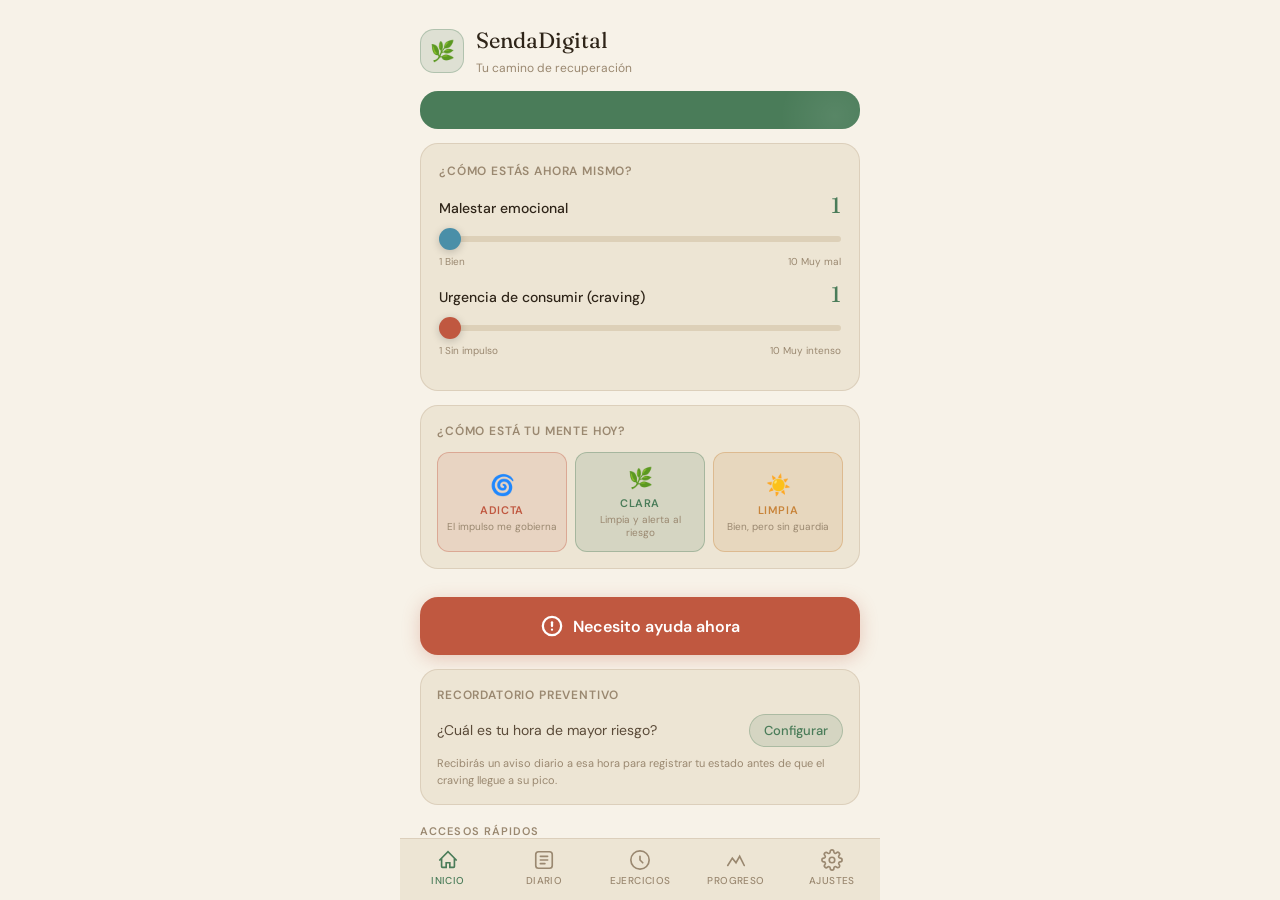
==== commit 68a4df30: "Add files via upload" ====
--- a/index.html
+++ b/index.html
@@ -40,45 +40,56 @@
 .screen-label{font-size:11px;font-weight:600;letter-spacing:.1em;text-transform:uppercase;color:var(--text-dim);margin-bottom:4px}
 .screen-title{font-family:var(--font-display);font-size:30px;color:var(--text);line-height:1.1}
 
-/* ── HOME ADAPTATIVO ── */
-.sober-days-mini{font-family:var(--font-display);font-size:28px;color:var(--moss);line-height:1}
-.brand{padding:20px 20px 0;display:flex;align-items:center;gap:12px}
-
-.termometro-card{margin:14px 20px 0;background:var(--warm);border:1px solid var(--border);border-radius:var(--radius);padding:18px}
-.termometro-label{font-size:15px;font-weight:500;color:var(--text);margin-bottom:12px}
-.termometro-val-row{display:flex;align-items:baseline;gap:10px;margin-bottom:10px}
-.termometro-val{font-family:var(--font-display);font-size:48px;color:var(--moss);line-height:1;transition:color .3s}
-.termometro-val.alto{color:var(--rust)}
-.termometro-val.medio{color:var(--amber)}
-.termometro-desc{font-size:14px;color:var(--text-dim);line-height:1.4}
-.termometro-slider{margin-top:4px}
-
-.crisis-banner{margin:12px 20px 0;background:var(--rust-dim);border:1px solid rgba(192,88,64,.3);border-radius:var(--radius-sm);padding:12px 16px}
-.crisis-banner-text{font-size:13px;font-weight:600;color:var(--rust);line-height:1.4}
-.crisis-shortcuts{display:grid;grid-template-columns:1fr 1fr;gap:10px;margin:10px 20px 0}
-.crisis-sc-btn{padding:14px 10px;background:var(--warm);border:1px solid var(--border);border-radius:var(--radius-sm);font-family:var(--font-body);font-size:13px;font-weight:500;color:var(--text);cursor:pointer;text-align:center;transition:background .15s}
-.crisis-sc-btn:active{background:var(--sand)}
-
-.sos-btn-secondary{margin:14px 20px 0;width:calc(100% - 40px);padding:14px;background:var(--rust-dim);border:1.5px solid rgba(192,88,64,.3);border-radius:var(--radius);display:flex;align-items:center;justify-content:center;gap:10px;font-family:var(--font-body);font-size:14px;font-weight:500;color:var(--rust);cursor:pointer;transition:all .15s}
-.sos-btn-secondary svg{width:18px;height:18px}
-
-/* Editar fecha — compacto en la cabecera */
-.sober-edit-mini{margin-top:2px;font-size:10px;color:var(--text-dim);background:none;border:none;cursor:pointer;padding:0;font-family:var(--font-body);text-decoration:underline}
+/* ── HOME ── */
+#home .brand{padding:24px 20px 0;display:flex;align-items:center;gap:12px}
 .brand-logo{width:44px;height:44px;background:var(--moss-dim);border:1.5px solid rgba(74,124,89,.3);border-radius:14px;display:flex;align-items:center;justify-content:center;font-size:20px}
 .brand-name{font-family:var(--font-display);font-size:22px;color:var(--text)}
 .brand-sub{font-size:12px;color:var(--text-dim);margin-top:2px}
 
-.sobriety-card{margin:18px 20px 0;background:var(--moss);border-radius:var(--radius);padding:24px 20px;text-align:center;position:relative;overflow:hidden}
+.sobriety-card{margin:14px 20px 0;background:var(--moss);border-radius:var(--radius);padding:20px 20px 18px;text-align:center;position:relative;overflow:hidden}
 .sobriety-card::before{content:'';position:absolute;top:-30px;right:-30px;width:110px;height:110px;background:radial-gradient(circle,rgba(255,255,255,.08) 0%,transparent 70%);border-radius:50%}
-.sober-days{font-family:var(--font-display);font-size:68px;line-height:1;color:#fff}
+.sober-days{font-family:var(--font-display);font-size:62px;line-height:1;color:#fff}
 .sober-label{font-size:13px;color:rgba(255,255,255,.75);margin-top:4px;letter-spacing:.05em;text-transform:uppercase}
-.sober-since{font-size:12px;color:rgba(255,255,255,.6);margin-top:10px}
-.sober-edit{margin-top:14px;display:inline-block;padding:7px 18px;background:rgba(255,255,255,.15);border:1px solid rgba(255,255,255,.25);border-radius:20px;font-size:12px;color:#fff;cursor:pointer;font-family:var(--font-body);font-weight:500}
+.sober-since{font-size:12px;color:rgba(255,255,255,.6);margin-top:8px}
+.sober-edit{margin-top:12px;display:inline-block;padding:7px 18px;background:rgba(255,255,255,.15);border:1px solid rgba(255,255,255,.25);border-radius:20px;font-size:12px;color:#fff;cursor:pointer;font-family:var(--font-body);font-weight:500}
 
 .eva-msg{margin:10px 20px 0;background:var(--moss-dim);border:1px solid rgba(74,124,89,.25);border-radius:var(--radius-sm);padding:14px 16px;display:none}
 .eva-msg.show{display:block}
 .eva-msg-title{font-size:14px;font-weight:600;color:var(--moss);margin-bottom:4px}
 .eva-msg-body{font-size:13px;color:var(--text-mid);line-height:1.6}
+
+/* ── SLIDERS HOME ── */
+.home-sliders{margin:14px 20px 0;background:var(--warm);border:1px solid var(--border);border-radius:var(--radius);padding:18px}
+.home-sliders-title{font-size:12px;font-weight:600;letter-spacing:.07em;text-transform:uppercase;color:var(--text-dim);margin-bottom:14px}
+.slider-block{margin-bottom:14px}
+.slider-block:last-child{margin-bottom:0}
+.slider-row-label{display:flex;justify-content:space-between;align-items:baseline;margin-bottom:6px}
+.slider-name{font-size:14px;font-weight:500;color:var(--text)}
+.slider-num{font-family:var(--font-display);font-size:22px;line-height:1}
+.slider-num.low{color:var(--moss)}
+.slider-num.mid{color:var(--amber)}
+.slider-num.high{color:var(--rust)}
+.home-slider{width:100%;height:6px;-webkit-appearance:none;appearance:none;border-radius:3px;outline:none;cursor:pointer;transition:background .3s}
+.home-slider.malestar{background:var(--sand)}
+.home-slider.craving{background:var(--sand)}
+.home-slider::-webkit-slider-thumb{-webkit-appearance:none;width:22px;height:22px;border-radius:50%;cursor:pointer;box-shadow:0 2px 8px rgba(0,0,0,.2)}
+.home-slider.malestar::-webkit-slider-thumb{background:var(--sky)}
+.home-slider.craving::-webkit-slider-thumb{background:var(--rust)}
+.slider-labels-row{display:flex;justify-content:space-between;margin-top:5px;font-size:10px;color:var(--text-dim)}
+.slider-hint{margin-top:10px;padding:10px 12px;border-radius:var(--radius-sm);font-size:12px;line-height:1.55;display:none;animation:fadeSlide .25s ease}
+.slider-hint.show{display:block}
+.slider-hint.level-mid{background:var(--amber-dim);border:1px solid rgba(200,132,58,.25);color:var(--amber)}
+.slider-hint.level-high{background:var(--rust-dim);border:1px solid rgba(192,88,64,.25);color:var(--rust)}
+@keyframes fadeSlide{from{opacity:0;transform:translateY(-4px)}to{opacity:1;transform:translateY(0)}}
+
+/* ── VERIFICAR LOS HECHOS INLINE HOME ── */
+.vh-inline{margin:10px 20px 0;background:rgba(192,88,64,.06);border:1px solid rgba(192,88,64,.22);border-radius:var(--radius);padding:16px;display:none;animation:fadeSlide .3s ease}
+.vh-inline.show{display:block}
+.vh-inline-title{font-size:13px;font-weight:600;color:var(--rust);margin-bottom:4px}
+.vh-inline-sub{font-size:12px;color:var(--text-dim);margin-bottom:12px;line-height:1.5}
+.vh-q{margin-bottom:10px}
+.vh-q-label{font-size:12px;font-weight:600;color:var(--text-mid);margin-bottom:5px}
+.vh-input{width:100%;padding:9px 12px;background:var(--cream);border:1px solid var(--border);border-radius:var(--radius-sm);font-family:var(--font-body);font-size:13px;color:var(--text);resize:none;min-height:50px}
 
 /* ── MENTE CLARA ── */
 .mente-card{margin:14px 20px 0;background:var(--warm);border:1px solid var(--border);border-radius:var(--radius);padding:16px}
@@ -99,6 +110,14 @@
 .mente-nota{margin-top:10px;font-size:12px;color:var(--text-dim);line-height:1.5;display:none}
 .mente-nota.show{display:block}
 
+/* Expandible detalle Mente Clara */
+.mente-detail{margin-top:10px;display:none;animation:fadeSlide .2s ease}
+.mente-detail.show{display:block}
+.mente-detail-box{background:var(--cream);border:1px solid var(--border);border-radius:var(--radius-sm);padding:12px 14px}
+.mente-detail-title{font-size:12px;font-weight:600;margin-bottom:6px}
+.mente-detail-body{font-size:12px;color:var(--text-mid);line-height:1.65}
+.mente-detail-link{font-size:11px;color:var(--moss);margin-top:8px;cursor:pointer;text-decoration:underline}
+
 .milestones{margin:14px 20px 0;display:flex;gap:10px;overflow-x:auto;scrollbar-width:none}
 .milestones::-webkit-scrollbar{display:none}
 .milestone{flex-shrink:0;display:flex;flex-direction:column;align-items:center;gap:5px;width:72px}
@@ -109,6 +128,8 @@
 
 #sos-btn{margin:14px 20px 0;width:calc(100% - 40px);padding:18px;background:var(--rust);border:none;border-radius:var(--radius);display:flex;align-items:center;justify-content:center;gap:10px;font-family:var(--font-body);font-size:16px;font-weight:600;color:white;cursor:pointer;box-shadow:0 4px 18px rgba(192,88,64,.28);transition:transform .1s}
 #sos-btn:active{transform:scale(.98)}
+#sos-btn.urgent{animation:pulse 1.5s infinite}
+@keyframes pulse{0%,100%{box-shadow:0 4px 18px rgba(192,88,64,.28)}50%{box-shadow:0 4px 28px rgba(192,88,64,.55)}}
 #sos-btn svg{width:22px;height:22px}
 
 .prevention-card{margin:14px 20px 0;background:var(--warm);border:1px solid var(--border);border-radius:var(--radius);padding:16px}
@@ -135,7 +156,6 @@
 .sos-title{font-family:var(--font-display);font-size:26px;color:var(--rust);margin-bottom:6px}
 .sos-sub{font-size:14px;color:var(--text-mid);margin-bottom:18px}
 
-/* Pros y Contras dentro del SOS */
 .pros-contras-box{background:var(--warm);border:1px solid var(--border);border-radius:var(--radius);padding:16px;margin-bottom:16px}
 .pc-title{font-size:13px;font-weight:600;color:var(--text);margin-bottom:4px}
 .pc-sub{font-size:12px;color:var(--text-dim);margin-bottom:12px;line-height:1.5}
@@ -191,12 +211,10 @@
 .mood-grid{display:flex;flex-wrap:wrap;gap:8px}
 .mood-chip{padding:7px 14px;background:var(--cream);border:1px solid var(--border);border-radius:20px;font-size:13px;color:var(--text-mid);cursor:pointer;transition:all .15s;font-family:var(--font-body)}
 .mood-chip.selected{background:var(--moss-dim);border-color:rgba(74,124,89,.45);color:var(--moss)}
-.halt-badge{display:inline-block;margin-left:6px;padding:2px 7px;background:var(--rust-dim);border-radius:8px;font-size:10px;font-weight:700;color:var(--rust);letter-spacing:.04em;vertical-align:middle}
 .apoyo-btns{display:flex;gap:10px}
 .apoyo-btn{flex:1;padding:12px;background:var(--cream);border:1px solid var(--border);border-radius:var(--radius-sm);font-family:var(--font-body);font-size:14px;font-weight:500;color:var(--text-mid);cursor:pointer;transition:all .15s;text-align:center}
 .apoyo-btn.selected{background:var(--moss-dim);border-color:rgba(74,124,89,.4);color:var(--moss)}
 
-/* Verificar los hechos - aparece si craving ≥7 */
 .verificar-box{margin:14px 20px 0;background:rgba(192,88,64,.06);border:1px solid rgba(192,88,64,.22);border-radius:var(--radius);padding:18px;display:none}
 .verificar-box.show{display:block}
 .verificar-title{font-size:13px;font-weight:600;color:var(--rust);margin-bottom:4px}
@@ -231,7 +249,7 @@
 .chip-red{background:var(--rust-dim);color:var(--rust)}
 .chip-sky{background:var(--sky-dim);color:var(--sky)}
 
-/* ── TAREAS - por momento de uso ── */
+/* ── TAREAS ── */
 .uso-tabs{display:flex;gap:0;margin:14px 20px 0;background:var(--warm);border:1px solid var(--border);border-radius:var(--radius);overflow:hidden}
 .uso-tab{flex:1;padding:11px 6px;text-align:center;cursor:pointer;font-family:var(--font-body);font-size:11px;font-weight:600;color:var(--text-dim);border:none;background:none;transition:all .15s;letter-spacing:.03em;border-right:1px solid var(--border)}
 .uso-tab:last-child{border-right:none}
@@ -239,13 +257,11 @@
 .uso-tab.crisis.active{background:var(--rust)}
 .uso-tab.vulnerable.active{background:var(--amber)}
 .uso-tab.construir.active{background:var(--moss)}
-
 .uso-context{margin:10px 20px 0;padding:10px 14px;border-radius:var(--radius-sm);font-size:12px;line-height:1.55;display:none}
 .uso-context.show{display:block}
 .uso-context.crisis{background:var(--rust-dim);border:1px solid rgba(192,88,64,.2);color:var(--rust)}
 .uso-context.vulnerable{background:var(--amber-dim);border:1px solid rgba(200,132,58,.2);color:var(--amber)}
 .uso-context.construir{background:var(--moss-dim);border:1px solid rgba(74,124,89,.2);color:var(--moss)}
-
 .tarea-card{margin:12px 20px 0;background:var(--warm);border:1px solid var(--border);border-radius:var(--radius);overflow:hidden;cursor:pointer}
 .tarea-card:active{border-color:rgba(74,124,89,.4)}
 .tarea-header{padding:16px;display:flex;align-items:flex-start;gap:12px}
@@ -281,6 +297,7 @@
 .bar-col{flex:1;display:flex;flex-direction:column;align-items:center;gap:5px}
 .bar{width:100%;border-radius:4px 4px 0 0;min-height:4px}
 .bar.craving{background:var(--rust);opacity:.65}
+.bar.malestar{background:var(--sky);opacity:.55}
 .bar-day{font-size:10px;color:var(--text-dim)}
 .legend{display:flex;gap:16px;margin-top:12px}
 .legend-item{display:flex;align-items:center;gap:5px;font-size:11px;color:var(--text-dim)}
@@ -383,44 +400,31 @@
 #timer-name{font-family:var(--font-display);font-size:20px;margin-bottom:6px;color:var(--text)}
 #timer-display{font-family:var(--font-display);font-size:58px;color:var(--moss);line-height:1;margin:20px 0}
 #timer-stop{padding:12px 28px;background:var(--rust-dim);border:1px solid rgba(192,88,64,.3);border-radius:20px;color:var(--rust);font-family:var(--font-body);font-size:14px;font-weight:500;cursor:pointer}
+
+/* ── MENTE SABIA MODAL ── */
+#mente-sabia-overlay{display:none;position:fixed;inset:0;background:rgba(46,36,24,.8);z-index:110;align-items:center;justify-content:center;padding:24px}
+#mente-sabia-overlay.open{display:flex}
+#mente-sabia-modal{background:var(--cream);border-radius:var(--radius);padding:28px 24px;width:100%;max-width:440px;max-height:85vh;overflow-y:auto;animation:fadeIn .2s ease}
+.ms-title{font-family:var(--font-display);font-size:22px;color:var(--text);margin-bottom:6px}
+.ms-sub{font-size:13px;color:var(--text-dim);margin-bottom:18px;line-height:1.55}
+.ms-venn{display:flex;justify-content:space-between;gap:8px;margin-bottom:18px}
+.ms-state{flex:1;border-radius:var(--radius-sm);padding:14px 10px;text-align:center}
+.ms-state.adicta{background:var(--rust-dim);border:1.5px solid rgba(192,88,64,.3)}
+.ms-state.clara{background:var(--moss-dim);border:1.5px solid rgba(74,124,89,.4)}
+.ms-state.limpia{background:var(--amber-dim);border:1.5px solid rgba(200,132,58,.3)}
+.ms-state-icon{font-size:24px;margin-bottom:6px}
+.ms-state-name{font-size:12px;font-weight:700;letter-spacing:.05em;text-transform:uppercase;margin-bottom:6px}
+.ms-state.adicta .ms-state-name{color:var(--rust)}
+.ms-state.clara .ms-state-name{color:var(--moss)}
+.ms-state.limpia .ms-state-name{color:var(--amber)}
+.ms-state-desc{font-size:11px;color:var(--text-mid);line-height:1.45}
+.ms-section{margin-bottom:16px}
+.ms-section-title{font-size:12px;font-weight:700;letter-spacing:.06em;text-transform:uppercase;color:var(--text-dim);margin-bottom:8px}
+.ms-section-body{font-size:13px;color:var(--text-mid);line-height:1.65}
+.ms-close{margin-top:4px;width:100%;padding:13px;background:var(--moss-dim);border:1px solid rgba(74,124,89,.3);border-radius:var(--radius-sm);color:var(--moss);font-family:var(--font-body);font-size:14px;font-weight:500;cursor:pointer}
+
 #toast{position:fixed;bottom:96px;left:50%;transform:translateX(-50%) translateY(10px);background:var(--moss);border-radius:20px;padding:10px 20px;font-size:13px;font-weight:500;color:white;opacity:0;transition:all .25s;z-index:50;white-space:nowrap;pointer-events:none}
 #toast.show{opacity:1;transform:translateX(-50%) translateY(0)}
-
-/* MURO DE SINCERIDAD */
-#muro-overlay{display:none;position:fixed;inset:0;background:#fff;z-index:500;flex-direction:column;align-items:center;justify-content:center;padding:32px;text-align:center}
-#muro-overlay.open{display:flex}
-.muro-icon{font-size:52px;margin-bottom:20px}
-.muro-title{font-family:var(--font-display);font-size:26px;color:var(--earth);margin-bottom:12px;line-height:1.2}
-.muro-body{font-size:15px;color:var(--text-mid);line-height:1.75;margin-bottom:28px;max-width:360px}
-.muro-actions{display:flex;flex-direction:column;gap:10px;width:100%;max-width:340px}
-.muro-call{display:block;padding:16px;background:var(--rust);border-radius:var(--radius);font-family:var(--font-body);font-size:15px;font-weight:600;color:white;text-decoration:none;text-align:center}
-.muro-unlock-row{display:flex;gap:8px}
-.muro-unlock-input{flex:1;padding:13px 14px;background:var(--warm);border:1.5px solid var(--border);border-radius:var(--radius-sm);font-family:var(--font-body);font-size:18px;color:var(--text);letter-spacing:.15em;text-align:center}
-.muro-unlock-btn{padding:13px 18px;background:var(--moss);border:none;border-radius:var(--radius-sm);color:white;font-family:var(--font-body);font-size:14px;font-weight:600;cursor:pointer}
-.muro-note{font-size:12px;color:var(--text-dim);margin-top:8px;line-height:1.5}
-.consumo-btn{margin:8px 20px 0;width:calc(100% - 40px);padding:13px;background:none;border:1.5px solid rgba(122,92,58,.3);border-radius:var(--radius);font-family:var(--font-body);font-size:13px;font-weight:500;color:var(--earth);cursor:pointer;display:flex;align-items:center;justify-content:center;gap:8px;transition:all .15s}
-.consumo-btn:active{background:var(--earth-dim)}
-
-/* SURF TIMER */
-#surf-timer-overlay{display:none;position:fixed;inset:0;background:rgba(46,36,24,.88);z-index:130;align-items:center;justify-content:center;padding:24px}
-#surf-timer-overlay.open{display:flex}
-#surf-timer-modal{background:var(--cream);border-radius:var(--radius);padding:30px 24px;width:100%;max-width:400px;text-align:center;animation:fadeIn .2s ease}
-.surf-wave{font-size:44px;display:block;animation:wv 3s ease-in-out infinite;margin-bottom:8px}
-@keyframes wv{0%,100%{transform:translateY(0)}50%{transform:translateY(-8px)}}
-.surf-time-display{font-family:var(--font-display);font-size:54px;color:var(--earth);line-height:1;margin-bottom:8px}
-.surf-progress{width:100%;height:6px;background:var(--sand);border-radius:3px;margin-bottom:16px;overflow:hidden}
-.surf-progress-bar{height:100%;background:var(--moss);border-radius:3px;transition:width 1s linear;width:100%}
-.surf-phrase{background:var(--moss-dim);border:1px solid rgba(74,124,89,.2);border-radius:var(--radius-sm);padding:14px 16px;font-size:14px;color:var(--moss);font-style:italic;line-height:1.65;margin-bottom:18px;min-height:68px;display:flex;align-items:center;justify-content:center;transition:opacity .4s}
-.surf-phrase.fade{opacity:0}
-.surf-stop-btn{padding:11px 28px;background:var(--warm);border:1px solid var(--border);border-radius:20px;color:var(--text-dim);font-family:var(--font-body);font-size:14px;cursor:pointer}
-
-/* HABILIDADES USADAS HOY */
-.skills-today-box{margin:14px 20px 0;background:var(--warm);border:1px solid var(--border);border-radius:var(--radius);padding:18px}
-.skills-today-top{display:flex;align-items:center;justify-content:space-between;margin-bottom:12px}
-.skills-today-val{font-family:var(--font-display);font-size:46px;color:var(--moss);line-height:1}
-.skills-today-label{font-size:12px;color:var(--text-dim);line-height:1.45;text-align:right;max-width:160px}
-.skills-today-list{display:flex;gap:6px;flex-wrap:wrap}
-.skill-chip{padding:4px 10px;background:var(--moss-dim);border-radius:20px;font-size:12px;color:var(--moss)}
 </style>
 </head>
 <body>
@@ -428,120 +432,158 @@
 
 <!-- HOME -->
 <div id="home" class="screen active">
-
-  <!-- CABECERA COMPACTA -->
-  <div class="brand"><div class="brand-logo">🌿</div><div><div class="brand-name">SendaDigital</div><div class="brand-sub" id="sober-since">Establece tu fecha de inicio</div></div><div style="margin-left:auto;text-align:right"><div class="sober-days-mini" id="sober-days">—</div><div style="font-size:10px;color:var(--text-dim);letter-spacing:.04em">días · <button class="sober-edit-mini" onclick="openFechaModal()">editar</button></div></div></div>
+  <div class="brand"><div class="brand-logo">🌿</div><div><div class="brand-name">SendaDigital</div><div class="brand-sub">Tu camino de recuperación</div></div></div>
+
+  <div class="sobriety-card">
+    <div class="sober-days" id="sober-days">—</div>
+    <div class="sober-label">días de sobriedad</div>
+    <div class="sober-since" id="sober-since">Establece tu fecha de inicio</div>
+    <button class="sober-edit" onclick="openFechaModal()">✎ Editar fecha</button>
+  </div>
 
   <div class="eva-msg" id="eva-msg">
     <div class="eva-msg-title">🌱 Empezamos de nuevo</div>
     <div class="eva-msg-body">Una caída no te condena a no dejarlo nunca. Has vuelto — eso es lo que importa. Lo que has aprendido permanece.</div>
   </div>
 
-  <!-- TERMÓMETRO EMA — entrada principal -->
-  <div class="termometro-card">
-    <div class="termometro-label">¿Cómo estás ahora mismo?</div>
-    <div class="termometro-val-row">
-      <div class="termometro-val" id="termo-val">5</div>
-      <div class="termometro-desc" id="termo-desc">Pulsa el deslizador</div>
-    </div>
-    <input type="range" class="ema-slider termometro-slider" id="termo-slider" min="1" max="10" value="5" oninput="onTermometro(this.value)">
-    <div class="slider-labels"><span>1 Tranquilo/a</span><span>10 Crisis</span></div>
-  </div>
-
-  <!-- ZONA ADAPTATIVA: cambia según el termómetro -->
-  <!-- CRISIS (≥7): visible solo en estado alto -->
-  <div id="zona-crisis" style="display:none">
-    <div class="crisis-banner">
-      <div class="crisis-banner-text">⚠️ Vulnerabilidad alta detectada — activa una habilidad ahora</div>
-    </div>
-    <button id="sos-btn" onclick="openSOS()">
-      <svg viewBox="0 0 24 24" fill="none" stroke="currentColor" stroke-width="2.5" stroke-linecap="round"><circle cx="12" cy="12" r="10"/><line x1="12" y1="8" x2="12" y2="12"/><line x1="12" y1="16" x2="12.01" y2="16"/></svg>
-      Necesito ayuda ahora
-    </button>
-    <button class="consumo-btn" onclick="abrirMuro()">📋 Registrar consumo — Muro de Sinceridad</button>
-    <div class="crisis-shortcuts">
-      <button class="crisis-sc-btn" onclick="goTo('tareas');switchUso('crisis',document.getElementById('tab-crisis'))">🔴 Ejercicios de crisis</button>
-      <button class="crisis-sc-btn" onclick="abrirSurfTimer()">🌊 Surf 15 min</button>
-    </div>
-  </div>
-
-  <!-- MANTENIMIENTO (<7): visible en estado normal -->
-  <div id="zona-normal">
-    <!-- MENTE CLARA -->
-    <div class="mente-card">
-      <div class="mente-title">¿Cómo está tu mente hoy?</div>
-      <div class="mente-btns">
-        <button class="mente-btn m-adicta" onclick="selectMente('adicta',this)">
-          <div class="mente-btn-icon">🌀</div>
-          <div class="mente-btn-label">Adicta</div>
-          <div class="mente-btn-desc">El impulso me gobierna</div>
-        </button>
-        <button class="mente-btn m-clara" onclick="selectMente('clara',this)">
-          <div class="mente-btn-icon">🌿</div>
-          <div class="mente-btn-label">Clara</div>
-          <div class="mente-btn-desc">Limpia y alerta al riesgo</div>
-        </button>
-        <button class="mente-btn m-limpia" onclick="selectMente('limpia',this)">
-          <div class="mente-btn-icon">☀️</div>
-          <div class="mente-btn-label">Limpia</div>
-          <div class="mente-btn-desc">Bien, pero sin guardia</div>
-        </button>
+  <!-- SLIDERS HOME -->
+  <div class="home-sliders">
+    <div class="home-sliders-title">¿Cómo estás ahora mismo?</div>
+
+    <div class="slider-block">
+      <div class="slider-row-label">
+        <span class="slider-name">Malestar emocional</span>
+        <span class="slider-num low" id="home-val-malestar">1</span>
       </div>
-      <div class="mente-nota" id="mente-nota"></div>
-    </div>
-
-    <div class="milestones" id="milestones-row"></div>
-
-    <button id="sos-btn-normal" class="sos-btn-secondary" onclick="openSOS()">
-      <svg viewBox="0 0 24 24" fill="none" stroke="currentColor" stroke-width="2" stroke-linecap="round"><circle cx="12" cy="12" r="10"/><line x1="12" y1="8" x2="12" y2="12"/><line x1="12" y1="16" x2="12.01" y2="16"/></svg>
-      Necesito ayuda
-    </button>
-    <button class="consumo-btn" onclick="abrirMuro()">📋 Registrar consumo — Muro de Sinceridad</button>
-
-    <div class="prevention-card">
-      <div class="prevention-title">Recordatorio preventivo</div>
-      <div class="prevention-row">
-        <div class="prevention-label">¿Cuál es tu hora de mayor riesgo?</div>
-        <button class="prevention-time-btn" onclick="setPreventionTime()" id="prev-time-btn">Configurar</button>
+      <input type="range" class="home-slider malestar" id="home-sl-malestar" min="1" max="10" value="1" oninput="onHomeMalestarChange(this.value)">
+      <div class="slider-labels-row"><span>1 Bien</span><span>10 Muy mal</span></div>
+    </div>
+
+    <div class="slider-hint" id="hint-malestar-mid">
+      🟡 Detectas malestar moderado. Antes de que suba, prueba un ejercicio del módulo Vulnerable.
+      <button onclick="goTo('tareas');switchUsoExternal('vulnerable')" style="margin-top:6px;display:block;padding:6px 14px;background:var(--amber-dim);border:1px solid rgba(200,132,58,.3);border-radius:12px;font-family:var(--font-body);font-size:12px;color:var(--amber);cursor:pointer">Ver ejercicios preventivos →</button>
+    </div>
+    <div class="slider-hint" id="hint-malestar-high">
+      🔴 Malestar alto. <strong>Abre el SOS</strong> o usa Verificar los hechos ahora.
+    </div>
+
+    <div class="slider-block" style="margin-top:14px">
+      <div class="slider-row-label">
+        <span class="slider-name">Urgencia de consumir (craving)</span>
+        <span class="slider-num low" id="home-val-craving">1</span>
       </div>
-      <div class="prevention-note" id="prev-note">Recibirás un aviso diario a esa hora para registrar tu estado antes de que el craving llegue a su pico.</div>
-    </div>
-
-    <div class="quick-title">Accesos rápidos</div>
-    <div class="quick-grid">
-      <button class="quick-btn" onclick="goTo('diario')"><div class="q-icon" style="background:var(--moss-dim)">📓</div><div class="q-label">Diario de hoy</div><div class="q-sub">Registro EMA</div></button>
-      <button class="quick-btn" onclick="goTo('tareas')"><div class="q-icon" style="background:var(--amber-dim)">🧘</div><div class="q-label">Ejercicios</div><div class="q-sub">Por momento de uso</div></button>
-      <button class="quick-btn" onclick="goTo('progreso')"><div class="q-icon" style="background:var(--bark-dim)">📈</div><div class="q-label">Mi progreso</div><div class="q-sub">Estadísticas</div></button>
-      <button class="quick-btn" onclick="goTo('ajustes')"><div class="q-icon" style="background:var(--earth-dim)">⚙️</div><div class="q-label">Ajustes</div><div class="q-sub">Perfil y datos</div></button>
-    </div>
-  </div>
-
+      <input type="range" class="home-slider craving" id="home-sl-craving" min="1" max="10" value="1" oninput="onHomeCravingChange(this.value)">
+      <div class="slider-labels-row"><span>1 Sin impulso</span><span>10 Muy intenso</span></div>
+    </div>
+
+    <div class="slider-hint" id="hint-craving-mid">
+      🟡 Impulso moderado. Recuerda: el craving dura solo 15-20 min. ¿Ya registraste los Pros y Contras?
+    </div>
+    <div class="slider-hint" id="hint-craving-high">
+      🔴 Craving alto. Revisa los hechos — muchas veces el impulso se dispara por cómo interpretamos la situación, no por los hechos reales.
+    </div>
+  </div>
+
+  <!-- VERIFICAR LOS HECHOS INLINE (aparece si craving ≥7 o malestar ≥7) -->
+  <div class="vh-inline" id="vh-home">
+    <div class="vh-inline-title">⚠️ Verificar los hechos</div>
+    <div class="vh-inline-sub">Tómate un momento. Muchas emociones surgen de cómo interpretamos los eventos, no de los eventos en sí. (RE Ficha 4)</div>
+    <div class="vh-q">
+      <div class="vh-q-label">¿Qué situación ha desencadenado esto?</div>
+      <textarea class="vh-input" id="vh-home-evento" placeholder="Describe brevemente qué pasó..."></textarea>
+    </div>
+    <div class="vh-q">
+      <div class="vh-q-label">¿Hay otra interpretación posible?</div>
+      <textarea class="vh-input" id="vh-home-interp" placeholder="¿Estoy leyendo la situación de forma extrema?..."></textarea>
+    </div>
+  </div>
+
+  <!-- MENTE CLARA -->
+  <div class="mente-card">
+    <div class="mente-title">¿Cómo está tu mente hoy?</div>
+    <div class="mente-btns">
+      <button class="mente-btn m-adicta" onclick="selectMente('adicta',this)">
+        <div class="mente-btn-icon">🌀</div>
+        <div class="mente-btn-label">Adicta</div>
+        <div class="mente-btn-desc">El impulso me gobierna</div>
+      </button>
+      <button class="mente-btn m-clara" onclick="selectMente('clara',this)">
+        <div class="mente-btn-icon">🌿</div>
+        <div class="mente-btn-label">Clara</div>
+        <div class="mente-btn-desc">Limpia y alerta al riesgo</div>
+      </button>
+      <button class="mente-btn m-limpia" onclick="selectMente('limpia',this)">
+        <div class="mente-btn-icon">☀️</div>
+        <div class="mente-btn-label">Limpia</div>
+        <div class="mente-btn-desc">Bien, pero sin guardia</div>
+      </button>
+    </div>
+    <div class="mente-nota" id="mente-nota"></div>
+    <div class="mente-detail" id="mente-detail">
+      <div class="mente-detail-box">
+        <div class="mente-detail-title" id="mente-detail-title"></div>
+        <div class="mente-detail-body" id="mente-detail-body"></div>
+      </div>
+      <div class="mente-detail-link" onclick="openMenteSabia()">¿Qué significa Mente Clara? Ver explicación completa →</div>
+    </div>
+  </div>
+
+  <div class="milestones" id="milestones-row"></div>
+
+  <button id="sos-btn" onclick="openSOS()">
+    <svg viewBox="0 0 24 24" fill="none" stroke="currentColor" stroke-width="2.5" stroke-linecap="round"><circle cx="12" cy="12" r="10"/><line x1="12" y1="8" x2="12" y2="12"/><line x1="12" y1="16" x2="12.01" y2="16"/></svg>
+    Necesito ayuda ahora
+  </button>
+
+  <div class="prevention-card">
+    <div class="prevention-title">Recordatorio preventivo</div>
+    <div class="prevention-row">
+      <div class="prevention-label">¿Cuál es tu hora de mayor riesgo?</div>
+      <button class="prevention-time-btn" onclick="setPreventionTime()" id="prev-time-btn">Configurar</button>
+    </div>
+    <div class="prevention-note" id="prev-note">Recibirás un aviso diario a esa hora para registrar tu estado antes de que el craving llegue a su pico.</div>
+  </div>
+
+  <div class="quick-title">Accesos rápidos</div>
+  <div class="quick-grid">
+    <button class="quick-btn" onclick="goTo('diario')"><div class="q-icon" style="background:var(--moss-dim)">📓</div><div class="q-label">Diario de hoy</div><div class="q-sub">Registro completo</div></button>
+    <button class="quick-btn" onclick="goTo('tareas')"><div class="q-icon" style="background:var(--amber-dim)">🧘</div><div class="q-label">Ejercicios</div><div class="q-sub">Por momento de uso</div></button>
+    <button class="quick-btn" onclick="goTo('progreso')"><div class="q-icon" style="background:var(--bark-dim)">📈</div><div class="q-label">Mi progreso</div><div class="q-sub">Estadísticas</div></button>
+    <button class="quick-btn" onclick="goTo('ajustes')"><div class="q-icon" style="background:var(--earth-dim)">⚙️</div><div class="q-label">Ajustes</div><div class="q-sub">Perfil y datos</div></button>
+  </div>
 </div>
 
 <!-- DIARIO -->
 <div id="diario" class="screen">
   <div class="screen-header"><div class="screen-label">Evaluación diaria</div><div class="screen-title">¿Cómo estás hoy?</div></div>
-  <p class="ema-intro">Responde con honestidad. Solo tú ves estos datos. Ayudan a entender tu patrón y prevenir recaídas.</p>
+  <p class="ema-intro">Responde con honestidad. Solo tú ves estos datos.</p>
+
+  <div class="ema-question">
+    <div class="ema-q-label">Malestar emocional</div>
+    <div class="ema-q-text">¿Cuál ha sido tu nivel máximo de malestar emocional hoy?</div>
+    <div class="slider-val" id="val-malestar">5</div>
+    <input type="range" class="ema-slider" id="sl-malestar" min="1" max="10" value="5" oninput="document.getElementById('val-malestar').textContent=this.value">
+    <div class="slider-labels"><span>1 Sin malestar</span><span>10 Muy intenso</span></div>
+  </div>
 
   <div class="ema-question">
     <div class="ema-q-label">Craving</div>
     <div class="ema-q-text">¿Cuál ha sido tu nivel máximo de urgencia por consumir hoy?</div>
     <div class="slider-val" id="val-craving">5</div>
-    <input type="range" class="ema-slider" id="sl-craving" min="0" max="10" value="5" oninput="onCravingChange(this.value)">
-    <div class="slider-labels"><span>0 Sin impulso</span><span>10 Muy intenso</span></div>
-  </div>
-
-  <!-- Verificar los hechos aparece si craving ≥7 -->
+    <input type="range" class="ema-slider" id="sl-craving" min="1" max="10" value="5" oninput="onCravingChange(this.value)">
+    <div class="slider-labels"><span>1 Sin impulso</span><span>10 Muy intenso</span></div>
+  </div>
+
   <div class="verificar-box" id="verificar-box">
     <div class="verificar-title">⚠️ Craving alto — Verificar los hechos</div>
-    <div class="verificar-sub">Antes de continuar, tómate un momento. Muchas veces el craving se dispara por cómo interpretamos los eventos, no por los eventos en sí. (Regulación Emocional Ficha 4)</div>
+    <div class="verificar-sub">Tómate un momento. Muchas veces el craving se dispara por cómo interpretamos los eventos. (RE Ficha 4)</div>
     <div class="verificar-q">
       <div class="verificar-q-label">¿Qué evento o situación ha desencadenado este impulso?</div>
       <textarea class="verificar-input" id="vh-evento" placeholder="Describe brevemente qué pasó (quién, qué, cuándo)..."></textarea>
     </div>
     <div class="verificar-q">
-      <div class="verificar-q-label">¿Hay alguna interpretación diferente posible de lo que pasó?</div>
-      <textarea class="verificar-input" id="vh-interpretacion" placeholder="¿Podría estar leyendo la situación de forma extrema o parcial?..."></textarea>
+      <div class="verificar-q-label">¿Hay alguna interpretación diferente posible?</div>
+      <textarea class="verificar-input" id="vh-interpretacion" placeholder="¿Podría estar leyendo la situación de forma extrema?..."></textarea>
     </div>
     <div class="verificar-q">
       <div class="verificar-q-label">¿Cuál es la probabilidad real de que ocurra lo que temes?</div>
@@ -553,20 +595,20 @@
     <div class="ema-q-label">Estado emocional</div>
     <div class="ema-q-text">¿Cuál ha sido tu estado predominante en las últimas horas?</div>
     <div class="mood-grid">
-      <button class="mood-chip" data-halt="-" onclick="selectMood(this)">😌 Calma</button>
-      <button class="mood-chip" data-halt="A" onclick="selectMood(this)">😰 Ansiedad <span class="halt-badge">A</span></button>
-      <button class="mood-chip" data-halt="A" onclick="selectMood(this)">😔 Tristeza <span class="halt-badge">A</span></button>
-      <button class="mood-chip" data-halt="A" onclick="selectMood(this)">😠 Irritabilidad <span class="halt-badge">A</span></button>
-      <button class="mood-chip" data-halt="-" onclick="selectMood(this)">😊 Alegría</button>
-      <button class="mood-chip" data-halt="T" onclick="selectMood(this)">😴 Agotamiento <span class="halt-badge">T</span></button>
-      <button class="mood-chip" data-halt="L" onclick="selectMood(this)">🫤 Vacío <span class="halt-badge">L</span></button>
-      <button class="mood-chip" data-halt="H" onclick="selectMood(this)">🤢 Malestar físico <span class="halt-badge">H</span></button>
+      <button class="mood-chip" onclick="selectMood(this)">😌 Calma</button>
+      <button class="mood-chip" onclick="selectMood(this)">😰 Ansiedad</button>
+      <button class="mood-chip" onclick="selectMood(this)">😔 Tristeza</button>
+      <button class="mood-chip" onclick="selectMood(this)">😠 Irritabilidad</button>
+      <button class="mood-chip" onclick="selectMood(this)">😊 Alegría</button>
+      <button class="mood-chip" onclick="selectMood(this)">😴 Agotamiento</button>
+      <button class="mood-chip" onclick="selectMood(this)">🫤 Vacío</button>
+      <button class="mood-chip" onclick="selectMood(this)">🤢 Malestar físico</button>
     </div>
   </div>
 
   <div class="ema-question">
     <div class="ema-q-label">Autoeficacia</div>
-    <div class="ema-q-text">¿Cuánto confías ahora en mantener tu abstinencia las próximas 24 horas?</div>
+    <div class="ema-q-text">¿Cuánto confías en mantener tu abstinencia las próximas 24 horas?</div>
     <div class="slider-val" id="val-eficacia">7</div>
     <input type="range" class="ema-slider" id="sl-eficacia" min="1" max="10" value="7" oninput="document.getElementById('val-eficacia').textContent=this.value">
     <div class="slider-labels"><span>1 Muy difícil</span><span>10 Muy seguro/a</span></div>
@@ -574,7 +616,7 @@
 
   <div class="ema-question">
     <div class="ema-q-label">Descanso</div>
-    <div class="ema-q-text">¿Cuántas horas dormiste y cómo calificarías la calidad?</div>
+    <div class="ema-q-text">¿Cuántas horas dormiste y cómo fue la calidad?</div>
     <div style="display:flex;gap:14px">
       <div style="flex:1"><div class="ema-q-label" style="margin-bottom:4px">Horas</div><div class="slider-val" id="val-horas">7</div><input type="range" class="ema-slider" id="sl-horas" min="0" max="12" value="7" oninput="document.getElementById('val-horas').textContent=this.value"></div>
       <div style="flex:1"><div class="ema-q-label" style="margin-bottom:4px">Calidad</div><div class="slider-val" id="val-calidad">3</div><input type="range" class="ema-slider" id="sl-calidad" min="1" max="5" value="3" oninput="document.getElementById('val-calidad').textContent=this.value"></div>
@@ -589,7 +631,7 @@
 
   <div class="please-section">
     <div class="please-title-row"><div class="please-badge">PLEASE</div><div class="ema-q-label" style="margin:0">Vulnerabilidad biológica</div></div>
-    <div class="please-desc">Estos hábitos reducen tu umbral de resistencia al craving. Marca lo que has cuidado hoy. (RE Ficha 14)</div>
+    <div class="please-desc">Estos hábitos reducen tu umbral de resistencia. Marca lo que has cuidado hoy. (RE Ficha 14)</div>
     <div class="please-grid">
       <div class="please-item"><span class="please-letter">PL</span><span class="please-label">He atendido algún malestar físico</span><label class="toggle-wrap"><input type="checkbox" id="pl-enfermedad"><span class="toggle-track"></span><span class="toggle-thumb"></span></label></div>
       <div class="please-item"><span class="please-letter">E</span><span class="please-label">He evitado otras sustancias</span><label class="toggle-wrap"><input type="checkbox" id="pl-sustancias"><span class="toggle-track"></span><span class="toggle-thumb"></span></label></div>
@@ -606,17 +648,14 @@
 <!-- TAREAS -->
 <div id="tareas" class="screen">
   <div class="screen-header"><div class="screen-label">Habilidades DBT</div><div class="screen-title">Ejercicios</div></div>
-
   <div class="uso-tabs">
     <button class="uso-tab crisis active" id="tab-crisis" onclick="switchUso('crisis',this)">🔴 Crisis</button>
     <button class="uso-tab vulnerable" id="tab-vulnerable" onclick="switchUso('vulnerable',this)">🟡 Vulnerable</button>
     <button class="uso-tab construir" id="tab-construir" onclick="switchUso('construir',this)">🟢 Construir</button>
   </div>
-
   <div class="uso-context crisis show" id="ctx-crisis">Para cuando el craving aprieta ahora mismo y necesitas reducir la activación. Tolerancia al malestar sesiones 3-4.</div>
   <div class="uso-context vulnerable" id="ctx-vulnerable">Para cuando detectas señales de riesgo moderado. Actúa antes de llegar al pico. Regulación emocional sesiones 11-12.</div>
   <div class="uso-context construir" id="ctx-construir">Para el día a día sin urgencia. Construye resiliencia a largo plazo. Adicciones sesión 7-9 y Regulación emocional sesión 13.</div>
-
   <div id="tareas-list"></div>
 </div>
 
@@ -624,16 +663,14 @@
 <div id="progreso" class="screen">
   <div class="screen-header"><div class="screen-label">Tu evolución</div><div class="screen-title">Progreso</div></div>
   <div class="stat-row" id="stat-row"></div>
-  <div class="skills-today-box">
-    <div class="chart-title">Habilidades usadas hoy</div>
-    <div class="skills-today-top">
-      <div class="skills-today-val" id="skills-count">0</div>
-      <div class="skills-today-label">Cada habilidad usada refuerza el proceso, no solo el resultado</div>
-    </div>
-    <div class="skills-today-list" id="skills-list"><span style="font-size:13px;color:var(--text-dim)">Ninguna todavía — usa un ejercicio para registrarla</span></div>
-  </div>
-  <div class="mini-chart"><div class="chart-title">Craving — últimos 7 días</div><div class="bar-chart" id="bar-chart"></div></div>
-  <div class="halt-week-box"><div class="chart-title">Perfil HALT semanal</div><div style="font-size:12px;color:var(--text-dim);margin-bottom:4px">Factores de riesgo emocional detectados esta semana.</div><div class="halt-row" id="halt-row"></div></div>
+  <div class="mini-chart">
+    <div class="chart-title">Craving y malestar — últimos 7 días</div>
+    <div class="bar-chart" id="bar-chart"></div>
+    <div class="legend">
+      <div class="legend-item"><div class="legend-dot" style="background:var(--rust)"></div>Craving</div>
+      <div class="legend-item"><div class="legend-dot" style="background:var(--sky)"></div>Malestar</div>
+    </div>
+  </div>
   <div class="mente-week-box"><div class="chart-title">Mente Clara — esta semana</div><div class="mente-week-row" id="mente-week-row"></div></div>
   <div class="halt-week-box" style="border-color:rgba(74,143,168,.2);background:var(--sky-dim)"><div class="chart-title" style="color:var(--sky)">PLEASE — adherencia semanal</div><div class="halt-row" id="please-row"></div></div>
   <div style="padding:14px 20px 0"><div class="screen-label" style="margin-bottom:10px">Logros</div><div class="logros-grid" id="logros-grid"></div></div>
@@ -644,9 +681,9 @@
   <div class="screen-header"><div class="screen-label">Mi perfil</div><div class="screen-title">Ajustes</div></div>
   <div class="profile-box"><div class="profile-avatar">🌿</div><div class="profile-name">Usuario</div><div class="profile-id" id="profile-id">ID: —</div></div>
   <div class="settings-section"><div class="settings-section-title">Emergencia</div><div class="settings-row" onclick="editContact()"><div><div class="settings-row-label">Contacto de confianza</div><div class="settings-row-val" id="contact-display">No configurado</div></div><svg viewBox="0 0 24 24" fill="none" stroke="currentColor" stroke-width="2"><path d="M9 18l6-6-6-6"/></svg></div></div>
-  <div class="settings-section"><div class="settings-section-title">Terapeuta</div><div class="settings-row" onclick="openTerapeuta()"><div><div class="settings-row-label">Acceso del terapeuta</div><div class="settings-row-val">Informe semanal protegido</div></div><svg viewBox="0 0 24 24" fill="none" stroke="currentColor" stroke-width="2"><path d="M9 18l6-6-6-6"/></svg></div><div class="settings-row" onclick="changePin()"><div><div class="settings-row-label">Cambiar PIN</div><div class="settings-row-val">4 dígitos</div></div><svg viewBox="0 0 24 24" fill="none" stroke="currentColor" stroke-width="2"><path d="M9 18l6-6-6-6"/></svg></div><div class="settings-row" onclick="cambiarCodigoMuro()"><div><div class="settings-row-label">Código del Muro de Sinceridad</div><div class="settings-row-val" id="muro-code-display">TERAPIA (defecto)</div></div><svg viewBox="0 0 24 24" fill="none" stroke="currentColor" stroke-width="2"><path d="M9 18l6-6-6-6"/></svg></div></div>
+  <div class="settings-section"><div class="settings-section-title">Terapeuta</div><div class="settings-row" onclick="openTerapeuta()"><div><div class="settings-row-label">Acceso del terapeuta</div><div class="settings-row-val">Informe semanal protegido</div></div><svg viewBox="0 0 24 24" fill="none" stroke="currentColor" stroke-width="2"><path d="M9 18l6-6-6-6"/></svg></div><div class="settings-row" onclick="changePin()"><div><div class="settings-row-label">Cambiar PIN</div><div class="settings-row-val">4 dígitos</div></div><svg viewBox="0 0 24 24" fill="none" stroke="currentColor" stroke-width="2"><path d="M9 18l6-6-6-6"/></svg></div></div>
   <div class="settings-section"><div class="settings-section-title">Datos</div><div class="settings-row" onclick="exportData()"><div class="settings-row-label">Exportar mis datos</div><svg viewBox="0 0 24 24" fill="none" stroke="currentColor" stroke-width="2"><path d="M9 18l6-6-6-6"/></svg></div><div class="settings-row" onclick="if(confirm('¿Borrar todos los datos?'))clearData()"><div class="settings-row-label" style="color:var(--rust)">Borrar todos mis datos</div><svg viewBox="0 0 24 24" fill="none" stroke="currentColor" stroke-width="2"><path d="M9 18l6-6-6-6"/></svg></div></div>
-  <div class="data-note"><strong>Privacidad:</strong> Todos tus datos se almacenan únicamente en este dispositivo. No se envían a ningún servidor externo. Tu identidad está protegida por un código UUID anónimo.</div>
+  <div class="data-note"><strong>Privacidad:</strong> Todos tus datos se almacenan únicamente en este dispositivo. No se envían a ningún servidor externo.</div>
 </div>
 
 <nav id="nav">
@@ -664,43 +701,37 @@
   <div class="sos-handle"></div>
   <div class="sos-title">Estás a salvo 🌿</div>
   <div class="sos-sub">El impulso pasará. Empieza por los pros y contras — te ayuda a ganar tiempo.</div>
-
-  <!-- PROS Y CONTRAS -->
   <div class="pros-contras-box">
     <div class="pc-title">Pros y Contras ante el impulso</div>
-    <div class="pc-sub">Antes de actuar sobre el craving, mira esta balanza. Llevarla siempre en el móvil es parte del plan. (Tolerancia al malestar Ficha 4)</div>
+    <div class="pc-sub">Antes de actuar sobre el craving, mira esta balanza. (TM Ficha 4)</div>
     <div class="pc-grid">
       <div class="pc-col pros">
         <div class="pc-col-title">✓ Si no bebo</div>
         <div class="pc-item">Mantengo mi sobriedad y mis logros</div>
-        <div class="pc-item">Mañana me sentiré bien conmigo mismo/a</div>
+        <div class="pc-item">Mañana me sentiré bien conmigo</div>
         <div class="pc-item">Protejo mis relaciones y mi salud</div>
-        <div class="pc-item">El impulso durará solo 15-20 minutos</div>
+        <div class="pc-item">El impulso dura solo 15-20 minutos</div>
       </div>
       <div class="pc-col cons">
         <div class="pc-col-title">✗ Si bebo</div>
         <div class="pc-item">Vuelvo a cero en el contador</div>
-        <div class="pc-item">La culpa y vergüenza empeorarán el estado</div>
+        <div class="pc-item">La culpa empeorará el estado</div>
         <div class="pc-item">Un trago nunca se queda solo</div>
         <div class="pc-item">Rompo la promesa que me hice</div>
       </div>
     </div>
     <div class="pc-reflect">Recuerda: beber no resuelve el problema que generó el craving. Solo lo pospone y lo complica.</div>
   </div>
-
-  <div class="breathing-box"><div id="breath-circle">🫁</div><div id="breath-phase">Respiración 4-7-8</div><div id="breath-count">Reduce la activación del sistema nervioso</div><button id="breath-start" onclick="startBreathing()">Iniciar ejercicio</button></div>
-
+  <div class="breathing-box"><div id="breath-circle">🫁</div><div id="breath-phase">Respiración 4-6-8</div><div id="breath-count">Reduce la activación del sistema nervioso</div><button id="breath-start" onclick="startBreathing()">Iniciar ejercicio</button></div>
   <div class="sos-techniques">
-    <button class="technique-btn" onclick="showTechnique('temp')"><span class="technique-icon">🧊</span><div><div class="technique-name">Técnica TIP — Temperatura (DBT)</div><div class="technique-desc">Activa el reflejo de buceo. Reduce el craving en 30 seg.</div></div></button>
-    <button class="technique-btn" onclick="showTechnique('surf')"><span class="technique-icon">🌊</span><div><div class="technique-name">Surf del craving (ACT)</div><div class="technique-desc">Observa el impulso sin actuar. Dura solo 15-20 minutos.</div></div></button>
-    <button class="technique-btn" onclick="abrirSurfTimer()"><span class="technique-icon">⏱️</span><div><div class="technique-name">Cronómetro de surf — 15 min</div><div class="technique-desc">Frases de aceptación mientras cabalgas la ola.</div></div></button>
-    <button class="technique-btn" onclick="showTechnique('distrae')"><span class="technique-icon">🔄</span><div><div class="technique-name">Distráete (TM Ficha 6)</div><div class="technique-desc">Cambia la atención. Sal de la situación un momento.</div></div></button>
-  </div>
-
+    <button class="technique-btn" onclick="showTechnique('temp')"><span class="technique-icon">🧊</span><div><div class="technique-name">Técnica TIP — Temperatura</div><div class="technique-desc">Activa el reflejo de buceo. Reduce el craving en 30 seg.</div></div></button>
+    <button class="technique-btn" onclick="showTechnique('surf')"><span class="technique-icon">🌊</span><div><div class="technique-name">Surf del craving</div><div class="technique-desc">Observa el impulso sin actuar. Dura solo 15-20 minutos.</div></div></button>
+    <button class="technique-btn" onclick="showTechnique('distrae')"><span class="technique-icon">🔄</span><div><div class="technique-name">Distráete</div><div class="technique-desc">Cambia la atención. Sal de la situación un momento.</div></div></button>
+  </div>
   <div style="font-size:12px;color:var(--text-dim);margin-bottom:10px;font-weight:600;letter-spacing:.06em;text-transform:uppercase">Llamar ahora</div>
   <div class="sos-contacts">
     <a class="contact-btn urgent" href="tel:900161515"><svg viewBox="0 0 24 24" fill="none" stroke="var(--rust)" stroke-width="2" stroke-linecap="round"><path d="M22 16.92v3a2 2 0 01-2.18 2A19.79 19.79 0 013.6 4.18 2 2 0 015.59 2h3a2 2 0 012 1.72c.127.96.361 1.903.7 2.81a2 2 0 01-.45 2.11L9.91 9.91a16 16 0 006.18 6.18l.91-.91a2 2 0 012.11-.45c.907.339 1.85.573 2.81.7A2 2 0 0122 16.92z"/></svg><div><div class="contact-name" style="color:var(--rust)">Línea de adicciones</div><div class="contact-num">900 161 515 · Gratuito 24h</div></div></a>
-    <a class="contact-btn" href="tel:024"><svg viewBox="0 0 24 24" fill="none" stroke="var(--moss)" stroke-width="2" stroke-linecap="round"><path d="M22 16.92v3a2 2 0 01-2.18 2A19.79 19.79 0 013.6 4.18 2 2 0 015.59 2h3a2 2 0 012 1.72c.127.96.361 1.903.7 2.81a2 2 0 01-.45 2.11L9.91 9.91a16 16 0 006.18 6.18l.91-.91a2 2 0 012.11-.45c.907.339 1.85.573 2.81.7A2 2 0 0122 16.92z"/></svg><div><div class="contact-name">Línea atención conducta suicida</div><div class="contact-num">024 · Gratuito 24h</div></div></a>
+    <a class="contact-btn" href="tel:024"><svg viewBox="0 0 24 24" fill="none" stroke="var(--moss)" stroke-width="2" stroke-linecap="round"><path d="M22 16.92v3a2 2 0 01-2.18 2A19.79 19.79 0 013.6 4.18 2 2 0 015.59 2h3a2 2 0 012 1.72c.127.96.361 1.903.7 2.81a2 2 0 01-.45 2.11L9.91 9.91a16 16 0 006.18 6.18l.91-.91a2 2 0 012.11-.45c.907.339 1.85.573 2.81.7A2 2 0 0122 16.92z"/></svg><div><div class="contact-name">Línea conducta suicida</div><div class="contact-num">024 · Gratuito 24h</div></div></a>
     <button class="contact-btn" onclick="callMyContact()"><svg viewBox="0 0 24 24" fill="none" stroke="var(--amber)" stroke-width="2" stroke-linecap="round"><path d="M20 21v-2a4 4 0 00-4-4H8a4 4 0 00-4 4v2"/><circle cx="12" cy="7" r="4"/></svg><div><div class="contact-name" style="color:var(--amber)">Mi contacto de confianza</div><div class="contact-num" id="my-contact-display">Configurar en Ajustes</div></div></button>
   </div>
   <button id="sos-close" onclick="document.getElementById('sos-overlay').classList.remove('open');stopBreathing()">Ya estoy mejor, cerrar</button>
@@ -710,6 +741,45 @@
 <div id="technique-overlay" onclick="if(event.target===this)closeTechnique()">
   <div id="technique-modal"><div id="technique-title"></div><div id="technique-body"></div><button id="technique-close" onclick="closeTechnique()">Entendido</button></div>
 </div>
+
+<!-- MENTE SABIA MODAL -->
+<div id="mente-sabia-overlay" onclick="if(event.target===this)document.getElementById('mente-sabia-overlay').classList.remove('open')">
+<div id="mente-sabia-modal">
+  <div class="ms-title">Mente Sabia y Mente Clara</div>
+  <div class="ms-sub">En DBT, todos tenemos una <em>Mente Racional</em> (fría, lógica) y una <em>Mente Emocional</em> (caliente, impulsiva). La <strong>Mente Sabia</strong> es el punto intermedio — integra razón y emoción. Para quienes trabajamos la adicción, esta integración se adapta en tres estados específicos. (CP Ficha 2 · Adicciones Ficha 3)</div>
+  <div class="ms-venn">
+    <div class="ms-state adicta">
+      <div class="ms-state-icon">🌀</div>
+      <div class="ms-state-name">Adicta</div>
+      <div class="ms-state-desc">Te gobierna el impulso. Los pensamientos, emociones y conductas están determinados por la adicción.</div>
+    </div>
+    <div class="ms-state clara">
+      <div class="ms-state-icon">🌿</div>
+      <div class="ms-state-name">Clara ✓</div>
+      <div class="ms-state-desc">El lugar más seguro. Estás limpio/a <em>y</em> recuerdas que la adicción sigue siendo posible.</div>
+    </div>
+    <div class="ms-state limpia">
+      <div class="ms-state-icon">☀️</div>
+      <div class="ms-state-name">Limpia</div>
+      <div class="ms-state-desc">Estás bien, pero sin guardia. Piensas "ya lo controlo" o "ya aprendí la lección". Peligroso.</div>
+    </div>
+  </div>
+  <div class="ms-section">
+    <div class="ms-section-title">¿Por qué Mente Clara es el objetivo?</div>
+    <div class="ms-section-body">No basta con estar limpio/a — eso es Mente Limpia, y sobreestima el control. Mente Clara significa aceptar radicalmente que la caída no es imposible, disfrutar del éxito <em>y a la vez</em> planear para cuando lleguen los impulsos. Es la síntesis de sobriedad y humildad.</div>
+  </div>
+  <div class="ms-section">
+    <div class="ms-section-title">Señales de Mente Limpia (atención)</div>
+    <div class="ms-section-body">• "He aprendido la lección, ya no tengo problema"<br>• "Puedo controlar el hábito"<br>• Dejar la terapia o las reuniones<br>• Juntarse con personas que consumen<br>• Llevar dinero encima sin necesidad<br>• No confrontar los problemas que desencadenaban la adicción</div>
+  </div>
+  <div class="ms-section">
+    <div class="ms-section-title">Cómo practicar desde la app</div>
+    <div class="ms-section-body">Cada mañana, marca tu estado en la pantalla de inicio. Si detectas Mente Limpia, ve a los ejercicios 🟢 Construir y practica "De mente limpia a mente clara".</div>
+  </div>
+  <button class="ms-close" onclick="document.getElementById('mente-sabia-overlay').classList.remove('open')">Entendido</button>
+</div>
+</div>
+
 <div id="fecha-overlay"><div id="fecha-modal"><h3>Fecha de inicio de sobriedad</h3><p class="eva-note">Si estás cambiando la fecha tras una caída: una caída no te condena. Lo que importa es que has vuelto.</p><input type="date" id="fecha-input"><div class="fecha-btns"><button class="fecha-btn cancel" onclick="closeFecha()">Cancelar</button><button class="fecha-btn confirm" onclick="saveFecha()">Guardar</button></div></div></div>
 <div id="timer-overlay"><div id="timer-modal"><div id="timer-name"></div><div id="timer-display">0:00</div><button id="timer-stop" onclick="stopTimer()">Terminar ejercicio</button></div></div>
 
@@ -731,51 +801,27 @@
     <div class="terap-section"><div class="terap-section-title">Resumen semanal</div><div class="terap-stat-row" id="terap-stats"></div></div>
     <div class="terap-section"><div class="terap-section-title">Protocolo revisión semanal</div>
       <div class="review-protocol"><div class="review-title">📋 Revisión cada lunes</div><div class="review-body">Próxima revisión sugerida: <strong id="next-review-date">—</strong></div>
-        <div class="semaforo-row"><div class="semaforo-item sem-verde"><div class="sem-color">🟢</div><div class="sem-label">Verde</div><div class="sem-desc">Craving &lt;4 · Sin alertas</div></div><div class="semaforo-item sem-ambar"><div class="sem-color">🟡</div><div class="sem-label">Ámbar</div><div class="sem-desc">1-2 alertas</div></div><div class="semaforo-item sem-rojo"><div class="sem-color">🔴</div><div class="sem-label">Rojo</div><div class="sem-desc">≥3 alertas o craving &gt;7</div></div></div>
+        <div class="semaforo-row"><div class="semaforo-item sem-verde"><div class="sem-color">🟢</div><div class="sem-label">Verde</div><div class="sem-desc">C/M &lt;4 · Sin alertas</div></div><div class="semaforo-item sem-ambar"><div class="sem-color">🟡</div><div class="sem-label">Ámbar</div><div class="sem-desc">1-2 alertas</div></div><div class="semaforo-item sem-rojo"><div class="sem-color">🔴</div><div class="sem-label">Rojo</div><div class="sem-desc">≥3 alertas o C/M &gt;7</div></div></div>
       </div>
     </div>
     <div class="terap-section"><div class="terap-section-title">Alertas clínicas</div><div id="terap-alerts"></div></div>
     <div class="terap-section"><div class="terap-section-title">Mente Clara — esta semana</div><div style="background:var(--warm);border:1px solid var(--border);border-radius:var(--radius-sm);padding:14px 16px" id="terap-mente"></div></div>
-    <div class="terap-section"><div class="terap-section-title">Perfil HALT semanal</div><div style="background:var(--warm);border:1px solid var(--border);border-radius:var(--radius-sm);padding:14px 16px" id="terap-halt"></div></div>
     <div class="terap-section"><div class="terap-section-title">Adherencia PLEASE</div><div style="background:var(--sky-dim);border:1px solid rgba(74,143,168,.2);border-radius:var(--radius-sm);padding:14px 16px" id="terap-please"></div></div>
-    <div class="terap-section"><div class="terap-section-title">Registros diarios</div><div style="background:var(--warm);border:1px solid var(--border);border-radius:var(--radius-sm);overflow:hidden"><table class="terap-table"><thead><tr><th>Fecha</th><th>C</th><th>Mente</th><th>HALT</th><th>E</th><th>PL</th><th>Apoyo</th></tr></thead><tbody id="terap-tbody"></tbody></table></div></div>
+    <div class="terap-section"><div class="terap-section-title">Registros diarios</div><div style="background:var(--warm);border:1px solid var(--border);border-radius:var(--radius-sm);overflow:hidden"><table class="terap-table"><thead><tr><th>Fecha</th><th>C</th><th>M</th><th>Mente</th><th>E</th><th>PL</th><th>Apoyo</th></tr></thead><tbody id="terap-tbody"></tbody></table></div></div>
     <div class="terap-section"><div class="terap-section-title">Identificación</div><div style="background:var(--warm);border:1px solid var(--border);border-radius:var(--radius-sm);padding:14px 16px"><div class="code-label">UUID anónimo</div><div class="code-val" id="terap-uuid">—</div><div class="code-note">La correspondencia UUID ↔ identidad real está en el registro físico del centro.</div></div><button class="export-btn" onclick="exportTerapeutaData()">⬇ Exportar informe (JSON)</button></div>
   </div>
 </div>
 
-<!-- MURO DE SINCERIDAD -->
-<div id="muro-overlay">
-  <div class="muro-icon">🤝</div>
-  <div class="muro-title">Acción Opuesta:<br>Transparencia</div>
-  <div class="muro-body">El seguimiento autónomo queda pausado. La acción opuesta a la vergüenza es la sinceridad. Tu prioridad ahora es contactar con tu terapeuta para tratar este episodio.<br><br><em>Una caída no te condena. Lo que importa es lo que haces a continuación.</em></div>
-  <div class="muro-actions">
-    <a class="muro-call" href="tel:900161515">📞 Llamar al Centro de Día</a>
-    <div>
-      <div class="muro-unlock-row">
-        <input class="muro-unlock-input" type="text" id="muro-codigo" placeholder="Código" maxlength="6">
-        <button class="muro-unlock-btn" onclick="intentarDesbloqueo()">Desbloquear</button>
-      </div>
-      <div class="muro-note">El código de desbloqueo lo proporciona tu terapeuta en la sesión individual.</div>
-    </div>
-  </div>
-</div>
-
-<!-- SURF TIMER -->
-<div id="surf-timer-overlay">
-  <div id="surf-timer-modal">
-    <span class="surf-wave">🌊</span>
-    <div class="surf-time-display" id="surf-display">15:00</div>
-    <div class="surf-progress"><div class="surf-progress-bar" id="surf-bar"></div></div>
-    <div class="surf-phrase" id="surf-phrase">Preparándote para surfear la ola...</div>
-    <button class="surf-stop-btn" onclick="detenerSurf()">He superado la ola — cerrar</button>
-  </div>
-</div>
-
 <div id="toast"></div>
 
 <script>
-const DB_KEY='sendadigital_v4';
+const DB_KEY='sendadigital_v5';
 let db=JSON.parse(localStorage.getItem(DB_KEY)||'{}');
+// Migrar desde v4 si existe
+if(!db.uuid){
+  const old=JSON.parse(localStorage.getItem('sendadigital_v4')||'{}');
+  if(old.uuid){db={...old};showToast&&showToast('Datos migrados de v4 ✓')}
+}
 if(!db.uuid)db.uuid='SD-'+Math.random().toString(36).substr(2,8).toUpperCase();
 if(!db.registros)db.registros=[];
 if(!db.soberDate)db.soberDate=null;
@@ -783,11 +829,11 @@
 if(!db.pin)db.pin='1234';
 if(!db.prevTime)db.prevTime=null;
 if(!db.evaShown)db.evaShown=false;
+if(!db.menteRegistros)db.menteRegistros=[];
 saveDB();
 function saveDB(){localStorage.setItem(DB_KEY,JSON.stringify(db))}
 
-const HALT_LABELS={H:'Hunger (malestar físico)',A:'Anger/Affect (afecto negativo)',L:'Loneliness (soledad/vacío)',T:'Tired (agotamiento)'};
-
+// ── NAVEGACIÓN ──
 function goTo(s){
   document.querySelectorAll('.screen').forEach(x=>x.classList.remove('active'));
   document.querySelectorAll('.nav-btn').forEach(x=>x.classList.remove('active'));
@@ -808,55 +854,23 @@
   renderPreventionCard();
   document.getElementById('eva-msg').classList.toggle('show',!!db.evaShown);
   if(db.menteHoy)restoreMente();
-  // Restaurar termómetro
-  const termoGuardado=db.termoHoy||5;
-  const slider=document.getElementById('termo-slider');
-  if(slider){slider.value=termoGuardado;onTermometro(termoGuardado,false);}
-}
-
-const TERMO_DESCS=[
-  '','Tranquilo/a y centrado/a','Con alguna tensión','Estado moderado',
-  'Algo de malestar','Tensión notable','Malestar importante',
-  '⚠️ Vulnerabilidad alta','⚠️ Craving intenso','⚠️ Crisis — actúa ahora','🆘 Máxima urgencia'
-];
-
-function onTermometro(v, guardar=true){
-  v=+v;
-  const valEl=document.getElementById('termo-val');
-  const descEl=document.getElementById('termo-desc');
-  const crisis=document.getElementById('zona-crisis');
-  const normal=document.getElementById('zona-normal');
-  if(!valEl)return;
-  valEl.textContent=v;
-  valEl.className='termometro-val'+(v>=7?' alto':v>=5?' medio':'');
-  descEl.textContent=TERMO_DESCS[v]||'';
-  const esCrisis=v>=7;
-  crisis.style.display=esCrisis?'block':'none';
-  normal.style.display=esCrisis?'none':'block';
-  if(guardar){
-    db.termoHoy=v;
-    // Guardar en el registro del día
-    const today=new Date().toISOString().split('T')[0];
-    if(!db.termoRegistros)db.termoRegistros=[];
-    db.termoRegistros=db.termoRegistros.filter(r=>r.date!==today);
-    db.termoRegistros.push({date:today,valor:v});
-    saveDB();
-    // Sincronizar con slider de craving del diario
-    const slCraving=document.getElementById('sl-craving');
-    if(slCraving){slCraving.value=v;onCravingChange(v);}
+  // Restore slider values from today's registro if exists
+  const today=new Date().toISOString().split('T')[0];
+  const todayReg=db.registros.find(r=>r.date===today);
+  if(todayReg){
+    document.getElementById('home-sl-craving').value=todayReg.craving||1;
+    document.getElementById('home-val-craving').textContent=todayReg.craving||1;
+    document.getElementById('home-sl-malestar').value=todayReg.malestar||1;
+    document.getElementById('home-val-malestar').textContent=todayReg.malestar||1;
+    updateSliderColor('home-val-craving',todayReg.craving||1);
+    updateSliderColor('home-val-malestar',todayReg.malestar||1);
   }
 }
 
 function updateSobriety(){
   const el=document.getElementById('sober-days'),si=document.getElementById('sober-since');
-  if(db.soberDate){
-    const d=Math.floor((new Date()-new Date(db.soberDate))/86400000);
-    el.textContent=d;
-    si.textContent='Desde el '+new Date(db.soberDate+'T12:00').toLocaleDateString('es-ES',{day:'numeric',month:'long'});
-  } else {
-    el.textContent='—';
-    si.textContent='Tu camino de recuperación';
-  }
+  if(db.soberDate){const d=Math.floor((new Date()-new Date(db.soberDate))/86400000);el.textContent=d;si.textContent='Desde el '+new Date(db.soberDate+'T12:00').toLocaleDateString('es-ES',{day:'numeric',month:'long',year:'numeric'})}
+  else{el.textContent='—';si.textContent='Toca "Editar fecha" para empezar'}
 }
 
 const MILESTONES=[{d:1,e:'🌱',l:'1 día'},{d:3,e:'⭐',l:'3 días'},{d:7,e:'🌿',l:'1 semana'},{d:14,e:'🌸',l:'2 semanas'},{d:30,e:'🏆',l:'1 mes'},{d:60,e:'🌙',l:'2 meses'},{d:90,e:'🌅',l:'3 meses'},{d:180,e:'🦋',l:'6 meses'},{d:365,e:'🎯',l:'1 año'}];
@@ -865,22 +879,90 @@
   document.getElementById('milestones-row').innerHTML=MILESTONES.map(m=>`<div class="milestone"><div class="milestone-badge ${days>=m.d?'achieved':'locked'}">${m.e}</div><div class="milestone-label">${m.l}</div></div>`).join('');
 }
 
+// ── HOME SLIDERS ──
+function updateSliderColor(valId, v){
+  const el=document.getElementById(valId);
+  el.className='slider-num '+(v>=7?'high':v>=5?'mid':'low');
+}
+
+function onHomeMalestarChange(v){
+  v=+v;
+  document.getElementById('home-val-malestar').textContent=v;
+  updateSliderColor('home-val-malestar',v);
+  const mid=document.getElementById('hint-malestar-mid');
+  const high=document.getElementById('hint-malestar-high');
+  const vhHome=document.getElementById('vh-home');
+  mid.classList.toggle('show',v>=5&&v<7);
+  high.classList.toggle('show',v>=7);
+  // Update VH inline
+  const cravingVal=+document.getElementById('home-sl-craving').value;
+  vhHome.classList.toggle('show',(v>=7||cravingVal>=7));
+  // Auto-open SOS at ≥9
+  if(v>=9){document.getElementById('sos-btn').classList.add('urgent');openSOS()}
+  else document.getElementById('sos-btn').classList.remove('urgent');
+  syncDiarioSlider('sl-malestar','val-malestar',v);
+}
+
+function onHomeCravingChange(v){
+  v=+v;
+  document.getElementById('home-val-craving').textContent=v;
+  updateSliderColor('home-val-craving',v);
+  const mid=document.getElementById('hint-craving-mid');
+  const high=document.getElementById('hint-craving-high');
+  const vhHome=document.getElementById('vh-home');
+  mid.classList.toggle('show',v>=5&&v<7);
+  high.classList.toggle('show',v>=7);
+  const malestarVal=+document.getElementById('home-sl-malestar').value;
+  vhHome.classList.toggle('show',(v>=7||malestarVal>=7));
+  if(v>=9){document.getElementById('sos-btn').classList.add('urgent');openSOS()}
+  else document.getElementById('sos-btn').classList.remove('urgent');
+  syncDiarioSlider('sl-craving','val-craving',v);
+}
+
+function syncDiarioSlider(sliderId, valId, v){
+  const s=document.getElementById(sliderId);
+  const vEl=document.getElementById(valId);
+  if(s){s.value=v;if(vEl)vEl.textContent=v}
+  // Also trigger verificar box in diario
+  if(sliderId==='sl-craving'){
+    document.getElementById('verificar-box').classList.toggle('show',v>=7);
+  }
+}
+
+function switchUsoExternal(uso){
+  const tabs={crisis:'tab-crisis',vulnerable:'tab-vulnerable',construir:'tab-construir'};
+  document.querySelectorAll('.uso-tab').forEach(t=>t.classList.remove('active'));
+  const btn=document.getElementById(tabs[uso]);
+  if(btn)btn.classList.add('active');
+  document.querySelectorAll('.uso-context').forEach(c=>c.classList.remove('show'));
+  document.getElementById('ctx-'+uso).classList.add('show');
+  currentUso=uso;
+  renderTareas(uso);
+}
+
 // ── MENTE CLARA ──
 const MENTE_NOTAS={
-  adicta:'⚠️ Mente Adicta: el impulso te está gobernando. Abre el botón SOS ahora. No tomes decisiones importantes en este estado.',
-  clara:'✓ Mente Clara: estás sobrio/a y eres consciente del riesgo. Este es el estado más seguro. Mantén los hábitos PLEASE.',
-  limpia:'⚠️ Mente Limpia: estás bien pero sin guardia. Cuidado — la mente limpia sobreestima el control y subestima el riesgo. Revisa tus hábitos protectores.'
+  adicta:'⚠️ Mente Adicta: el impulso te está gobernando. Abre el botón SOS ahora.',
+  clara:'✓ Mente Clara: sobrio/a y consciente del riesgo. El estado más seguro. Mantén los hábitos PLEASE.',
+  limpia:'⚠️ Mente Limpia: estás bien pero sin guardia. Cuidado — la mente limpia sobreestima el control.'
 };
-function selectMente(tipo, btn){
+const MENTE_DETAIL={
+  adicta:{t:'¿Qué significa Mente Adicta?',b:'Los impulsos habituales gobiernan tus pensamientos, emociones y conductas. Estás en mente emocional pura. No tomes decisiones importantes — activa el SOS.'},
+  clara:{t:'¿Qué significa Mente Clara?',b:'Estás limpio/a Y recuerdas que la adicción sigue siendo posible. Aceptas radicalmente que la caída no es imposible. Disfrutas del éxito mientras planeas para las tentaciones. Es la síntesis de sobriedad y humildad.'},
+  limpia:{t:'¿Qué significa Mente Limpia?',b:'Estás limpio/a pero inconsciente del peligro. Piensas "ya aprendí la lección" o "puedo controlarlo". Este estado lleva a conductas aparentemente irrelevantes que abren la puerta a la recaída.'}
+};
+function selectMente(tipo,btn){
   document.querySelectorAll('.mente-btn').forEach(b=>b.classList.remove('selected'));
   btn.classList.add('selected');
   const nota=document.getElementById('mente-nota');
   nota.textContent=MENTE_NOTAS[tipo];
   nota.className='mente-nota show';
+  const det=document.getElementById('mente-detail');
+  document.getElementById('mente-detail-title').textContent=MENTE_DETAIL[tipo].t;
+  document.getElementById('mente-detail-body').textContent=MENTE_DETAIL[tipo].b;
+  det.className='mente-detail show';
   db.menteHoy=tipo;
-  // Guardar con fecha para el informe semanal
   const today=new Date().toISOString().split('T')[0];
-  if(!db.menteRegistros)db.menteRegistros=[];
   db.menteRegistros=db.menteRegistros.filter(r=>r.date!==today);
   db.menteRegistros.push({date:today,mente:tipo});
   saveDB();
@@ -890,9 +972,17 @@
   const tipos=['adicta','clara','limpia'];
   tipos.forEach(t=>{
     const btn=document.querySelector(`.mente-btn.m-${t}`);
-    if(btn&&db.menteHoy===t){btn.classList.add('selected');const nota=document.getElementById('mente-nota');nota.textContent=MENTE_NOTAS[t];nota.className='mente-nota show';}
+    if(btn&&db.menteHoy===t){
+      btn.classList.add('selected');
+      document.getElementById('mente-nota').textContent=MENTE_NOTAS[t];
+      document.getElementById('mente-nota').className='mente-nota show';
+      document.getElementById('mente-detail-title').textContent=MENTE_DETAIL[t].t;
+      document.getElementById('mente-detail-body').textContent=MENTE_DETAIL[t].b;
+      document.getElementById('mente-detail').className='mente-detail show';
+    }
   });
 }
+function openMenteSabia(){document.getElementById('mente-sabia-overlay').classList.add('open')}
 
 // ── FECHA / EVA ──
 function openFechaModal(){if(db.soberDate)document.getElementById('fecha-input').value=db.soberDate;document.getElementById('fecha-overlay').classList.add('open')}
@@ -920,17 +1010,29 @@
 
 // ── SOS ──
 let breathInterval=null,breathing=false,breathPhaseIdx=0,breathCycle=0;
-const BP=[{n:'Inhala',d:4000,c:'inhale'},{n:'Mantén',d:7000,c:'hold'},{n:'Exhala',d:8000,c:'exhale'}];
+// 4-6-8
+const BP=[{n:'Inhala',d:4000,c:'inhale'},{n:'Mantén',d:6000,c:'hold'},{n:'Exhala',d:8000,c:'exhale'}];
 function openSOS(){document.getElementById('sos-overlay').classList.add('open');const mc=db.contact;document.getElementById('my-contact-display').textContent=mc?mc.name+' · '+mc.phone:'Configurar en Ajustes';stopBreathing()}
-function closeSOS(e){if(e&&e.target!==document.getElementById('sos-overlay'))return;document.getElementById('sos-overlay').classList.remove('open');stopBreathing()}
+function closeSOS(e){if(e&&e.target!==document.getElementById('sos-overlay'))return;document.getElementById('sos-overlay').classList.remove('open');stopBreathing();document.getElementById('sos-btn').classList.remove('urgent')}
 function startBreathing(){if(breathing)return;breathing=true;breathCycle=0;breathPhaseIdx=0;document.getElementById('breath-start').style.display='none';runBP()}
-function runBP(){if(!breathing)return;const p=BP[breathPhaseIdx],c=document.getElementById('breath-circle');c.className=p.c;document.getElementById('breath-phase').textContent=p.n+' ('+p.d/1000+'s)';document.getElementById('breath-count').textContent='Ciclo '+(breathCycle+1)+' de 4';breathInterval=setTimeout(()=>{breathPhaseIdx++;if(breathPhaseIdx>=BP.length){breathPhaseIdx=0;breathCycle++;if(breathCycle>=4){stopBreathing();showToast('¡4 ciclos completados! 🌿');registrarHabilidad('Respiración 4-7-8');return}}runBP()},p.d)}
-function stopBreathing(){breathing=false;clearTimeout(breathInterval);const c=document.getElementById('breath-circle');c.className='';c.textContent='🫁';document.getElementById('breath-phase').textContent='Respiración 4-7-8';document.getElementById('breath-count').textContent='Reduce la activación del sistema nervioso';document.getElementById('breath-start').style.display='inline-block'}
+function runBP(){
+  if(!breathing)return;
+  const p=BP[breathPhaseIdx],c=document.getElementById('breath-circle');
+  c.className=p.c;
+  document.getElementById('breath-phase').textContent=p.n+' ('+p.d/1000+'s)';
+  document.getElementById('breath-count').textContent='Ciclo '+(breathCycle+1)+' de 7';
+  breathInterval=setTimeout(()=>{
+    breathPhaseIdx++;
+    if(breathPhaseIdx>=BP.length){breathPhaseIdx=0;breathCycle++;if(breathCycle>=7){stopBreathing();showToast('¡7 ciclos completados — 3 min! 🌿');return}}
+    runBP()
+  },p.d)
+}
+function stopBreathing(){breathing=false;clearTimeout(breathInterval);const c=document.getElementById('breath-circle');c.className='';c.textContent='🫁';document.getElementById('breath-phase').textContent='Respiración 4-6-8';document.getElementById('breath-count').textContent='Reduce la activación del sistema nervioso';document.getElementById('breath-start').style.display='inline-block'}
 
 const TECH={
-  temp:{t:'🧊 Técnica TIP — Temperatura (DBT)',b:`<b>El reflejo de buceo:</b> Agua muy fría en la cara activa el nervio vago y reduce la frecuencia cardíaca hasta un 25%.<br><br><b>Pasos:</b><br>1. Llena un recipiente con agua fría con hielo.<br>2. Aguanta la respiración y sumerge la cara 30 segundos.<br>3. Repite 2-3 veces.<br><br><em>Es una respuesta biológica involuntaria — no necesitas motivación para que funcione.</em><br><br><small>Fuente: Tolerancia al malestar Ficha 5 — DBT Adicciones Sesión 4</small>`},
-  surf:{t:'🌊 Surf del craving (ACT)',b:`El impulso de consumir es como una ola: sube, alcanza su pico y baja solo. <em>Dura entre 15-20 minutos.</em><br><br>1. Siéntate y localiza el craving en tu cuerpo.<br>2. Descríbelo como fenómeno físico: temperatura, forma, intensidad.<br>3. Respira hacia esa sensación. No la alimentes. Solo obsérvala.<br>4. Observa cómo cambia sin que hagas nada.<br><br><em>Surfear significa que no tienes que caer bajo la ola. Solo cabalgarla.</em>`},
-  distrae:{t:'🔄 Distráete (TM Ficha 6)',b:`Cambia la atención de aquello que te causa malestar. Sal de la situación por un momento.<br><br><b>Con actividades:</b> Camina, llama a alguien, dúchate, limpia, pon música alta.<br><br><b>Con otros pensamientos:</b> Cuenta objetos de un color, resuelve un enigma, lee.<br><br><b>Con emociones opuestas:</b> Mira algo gracioso, escucha música que te eleve.<br><br><b>Ayuda:</b> Haz algo por otra persona — salir de ti mismo/a rompe el bucle.<br><br><small>Fuente: Tolerancia al malestar Ficha 6 — DBT Adicciones Sesión 4</small>`}
+  temp:{t:'🧊 Técnica TIP — Temperatura',b:`<b>El reflejo de buceo:</b> Agua muy fría en la cara activa el nervio vago y reduce la frecuencia cardíaca hasta un 25%.<br><br><b>Pasos (2 minutos):</b><br>1. Llena un recipiente con agua muy fría (con hielo si puedes).<br>2. Aguanta la respiración y sumerge la cara 30 segundos.<br>3. Repite 3-4 veces.<br><br><em>Es una respuesta biológica involuntaria — no necesitas motivación para que funcione.</em><br><br><small>TM Ficha 5 · Sesión 4</small>`},
+  surf:{t:'🌊 Surf del craving',b:`El impulso es como una ola: sube, llega a su pico y baja solo. <em>Dura entre 15-20 minutos.</em><br><br>1. Siéntate y localiza el craving en tu cuerpo.<br>2. Descríbelo: temperatura, forma, intensidad. Sin juzgar.<br>3. Respira hacia esa sensación. No la alimentes. Solo obsérvala.<br>4. Observa cómo cambia sin que hayas hecho nada.<br><br><em>Surfear significa no caer bajo la ola — solo cabalgarla.</em><br><br><small>CP Ficha 5 · Sesión 1</small>`},
+  distrae:{t:'🔄 Distráete',b:`Cambia la atención de lo que te causa malestar. Sal de la situación un momento.<br><br><b>Con actividades:</b> Camina, llama a alguien, dúchate, limpia, pon música alta.<br><br><b>Con emociones opuestas:</b> Mira algo gracioso, escucha música que te eleve.<br><br><b>Con otros pensamientos:</b> Cuenta objetos de un color, resuelve un enigma, lee.<br><br><b>Ayuda:</b> Haz algo por otra persona — salir de ti mismo/a rompe el bucle.<br><br><small>TM Ficha 6 · Sesión 4</small>`}
 };
 function showTechnique(k){document.getElementById('technique-title').textContent=TECH[k].t;document.getElementById('technique-body').innerHTML=TECH[k].b;document.getElementById('technique-overlay').classList.add('open')}
 function closeTechnique(){document.getElementById('technique-overlay').classList.remove('open')}
@@ -941,58 +1043,62 @@
 function onCravingChange(v){
   document.getElementById('val-craving').textContent=v;
   document.getElementById('verificar-box').classList.toggle('show',+v>=7);
-}
-function selectMood(b){document.querySelectorAll('.mood-chip').forEach(c=>c.classList.remove('selected'));b.classList.add('selected');selMood=b.textContent.replace(/[A-Z]/g,'').trim()}
+  // Sync to home slider
+  const hs=document.getElementById('home-sl-craving');
+  if(hs){hs.value=v;document.getElementById('home-val-craving').textContent=v;updateSliderColor('home-val-craving',+v)}
+}
+function selectMood(b){document.querySelectorAll('.mood-chip').forEach(c=>c.classList.remove('selected'));b.classList.add('selected');selMood=b.textContent.trim()}
 function selectApoyo(v){selApoyo=v;document.getElementById('apoyo-si').classList.toggle('selected',v==='si');document.getElementById('apoyo-no').classList.toggle('selected',v==='no')}
 
 function guardarDiario(){
   const today=new Date().toISOString().split('T')[0];
   if(db.registros.find(r=>r.date===today)){showToast('Ya registraste hoy 📓');return}
-  const moodBtn=document.querySelector('.mood-chip.selected');
-  const haltLetter=moodBtn?moodBtn.dataset.halt:'-';
   const craving=+document.getElementById('sl-craving').value;
+  const malestar=+document.getElementById('sl-malestar').value;
   const please={enfermedad:document.getElementById('pl-enfermedad').checked,sustancias:document.getElementById('pl-sustancias').checked,alimentacion:document.getElementById('pl-alimentacion').checked,sueno:document.getElementById('pl-sueno').checked,ejercicio:document.getElementById('pl-ejercicio').checked};
   const pleaseScore=Object.values(please).filter(Boolean).length;
-  // Verificar los hechos si craving ≥7
   const vh=craving>=7?{evento:document.getElementById('vh-evento').value,interpretacion:document.getElementById('vh-interpretacion').value,probabilidad:document.getElementById('vh-probabilidad').value}:null;
-  db.registros.unshift({date:today,craving,mood:selMood||'Sin selección',halt:haltLetter,eficacia:+document.getElementById('sl-eficacia').value,horas:+document.getElementById('sl-horas').value,calidadSueno:+document.getElementById('sl-calidad').value,apoyo:selApoyo||'sin respuesta',please,pleaseScore,mente:db.menteHoy||null,verificarHechos:vh});
+  // Also capture VH from home if filled
+  const vhHome={evento:document.getElementById('vh-home-evento')?.value||'',interp:document.getElementById('vh-home-interp')?.value||''};
+  db.registros.unshift({date:today,craving,malestar,mood:selMood||'Sin selección',eficacia:+document.getElementById('sl-eficacia').value,horas:+document.getElementById('sl-horas').value,calidadSueno:+document.getElementById('sl-calidad').value,apoyo:selApoyo||'sin respuesta',please,pleaseScore,mente:db.menteHoy||null,verificarHechos:vh,vhHome});
   saveDB();showToast('Registro guardado ✓');renderRegistros();
   // Reset
-  document.getElementById('sl-craving').value=5;document.getElementById('val-craving').textContent='5';document.getElementById('verificar-box').classList.remove('show');
+  document.getElementById('sl-craving').value=5;document.getElementById('val-craving').textContent='5';
+  document.getElementById('sl-malestar').value=5;document.getElementById('val-malestar').textContent='5';
+  document.getElementById('verificar-box').classList.remove('show');
   document.getElementById('sl-eficacia').value=7;document.getElementById('val-eficacia').textContent='7';
   document.querySelectorAll('.mood-chip').forEach(c=>c.classList.remove('selected'));
   selMood=null;selApoyo=null;document.getElementById('apoyo-si').classList.remove('selected');document.getElementById('apoyo-no').classList.remove('selected');
   ['pl-enfermedad','pl-sustancias','pl-alimentacion','pl-sueno','pl-ejercicio'].forEach(id=>{document.getElementById(id).checked=false});
-  if(document.getElementById('vh-evento'))document.getElementById('vh-evento').value='';
-  if(document.getElementById('vh-interpretacion'))document.getElementById('vh-interpretacion').value='';
-  if(document.getElementById('vh-probabilidad'))document.getElementById('vh-probabilidad').value='';
-}
+  ['vh-evento','vh-interpretacion','vh-probabilidad'].forEach(id=>{if(document.getElementById(id))document.getElementById(id).value=''});
+}
+
 function renderRegistros(){
   const list=document.getElementById('registros-list');
   if(!db.registros.length){list.innerHTML='<p style="font-size:13px;color:var(--text-dim);text-align:center;padding:16px 0">Sin registros todavía</p>';return}
   list.innerHTML=db.registros.slice(0,7).map(r=>{
     const d=new Date(r.date+'T12:00'),label=d.toLocaleDateString('es-ES',{weekday:'short',day:'numeric',month:'short'});
-    const cc=r.craving>=7?'chip-red':r.craving>=4?'chip-amber':'chip-green';
-    const ec=r.eficacia>=7?'chip-green':r.eficacia>=4?'chip-amber':'chip-red';
+    const cc=r.craving>=7?'chip-red':r.craving>=5?'chip-amber':'chip-green';
+    const mc=r.malestar>=7?'chip-red':r.malestar>=5?'chip-amber':'chip-green';
+    const ec=r.eficacia>=7?'chip-green':r.eficacia>=5?'chip-amber':'chip-red';
     const menteEmoji=r.mente==='adicta'?'🌀':r.mente==='clara'?'🌿':r.mente==='limpia'?'☀️':'';
-    const haltChip=r.halt&&r.halt!=='-'?`<span class="chip-small chip-red">HALT:${r.halt}</span>`:'';
-    return`<div class="registro-item"><div class="registro-fecha">${label}</div><div class="registro-chips"><span class="chip-small ${cc}">C${r.craving}</span><span class="chip-small ${ec}">E${r.eficacia}</span>${haltChip}${menteEmoji?`<span class="chip-small chip-amber">${menteEmoji}</span>`:''}<span class="chip-small chip-sky">PL${r.pleaseScore||0}/5</span></div></div>`;
+    return`<div class="registro-item"><div class="registro-fecha">${label}</div><div class="registro-chips"><span class="chip-small ${cc}">C${r.craving}</span><span class="chip-small ${mc}">M${r.malestar||'—'}</span><span class="chip-small ${ec}">E${r.eficacia}</span>${menteEmoji?`<span class="chip-small chip-amber">${menteEmoji}</span>`:''}<span class="chip-small chip-sky">PL${r.pleaseScore||0}/5</span></div></div>`;
   }).join('');
 }
 
-// ── TAREAS por momento de uso ──
+// ── TAREAS ──
 let currentUso='crisis';
 const TAREAS_USO={
   crisis:[
-    {id:'resp478',name:'Respiración 4-7-8',duration:'5 min',icon:'🌬️',iconBg:'var(--moss-dim)',tags:[{l:'Respiración',c:'tag-resp'},{l:'TIP',c:'tag-dbt'}],timerMin:5,fuente:'TM Ficha 5 · Sesión 4',
-     steps:['Expulsa todo el aire por la boca con un sonido suave.','Inhala silenciosamente por la nariz contando hasta 4.','Aguanta la respiración contando hasta 7.','Exhala completamente por la boca contando hasta 8. Este es un ciclo.','Repite 4 veces. No hagas más de 4 ciclos seguidos al principio.']},
-    {id:'tipp',name:'Técnica TIP (DBT)',duration:'10 min',icon:'🧊',iconBg:'rgba(160,128,96,.13)',tags:[{l:'DBT',c:'tag-dbt'},{l:'Crisis',c:'tag-motor'}],timerMin:10,fuente:'TM Ficha 5 · Sesión 4',
-     steps:['T — Temperatura: Agua muy fría en la cara o hielo en muñecas. Activa el reflejo de buceo del nervio vago.','I — Ejercicio Intenso: 60 segundos de saltos o sentadillas. Quema el exceso de cortisol.','P — Respiración Pausada: Inhala 4s, exhala 6-8s. Activa el sistema parasimpático.','P — Relajación muscular Progresiva: Tensa y suelta cada grupo muscular de pies a cabeza.']},
+    {id:'resp468',name:'Respiración 4-6-8',duration:'3 min',icon:'🌬️',iconBg:'var(--moss-dim)',tags:[{l:'Respiración',c:'tag-resp'},{l:'TIP',c:'tag-dbt'}],timerMin:3,fuente:'TM Ficha 5 · Sesión 4',
+     steps:['Expulsa todo el aire por la boca con un sonido suave.','Inhala silenciosamente por la nariz contando hasta 4.','Aguanta la respiración contando hasta 6.','Exhala completamente por la boca contando hasta 8. Este es un ciclo.','Repite 7 ciclos (aproximadamente 3 minutos). Este ritmo activa el sistema parasimpático y reduce la frecuencia cardíaca.']},
+    {id:'tipp',name:'Técnica TIP (DBT)',duration:'2 min',icon:'🧊',iconBg:'rgba(160,128,96,.13)',tags:[{l:'DBT',c:'tag-dbt'},{l:'Crisis',c:'tag-motor'}],timerMin:2,fuente:'TM Ficha 5 · Sesión 4',
+     steps:['T — Temperatura: Agua muy fría en la cara o hielo en muñecas. Activa el reflejo de buceo del nervio vago. Mantén 30 segundos, repite 3-4 veces.','I — Ejercicio Intenso: 60 segundos de saltos o sentadillas. Quema el exceso de cortisol.','P — Respiración Pausada: Inhala 4s, exhala 8s. Activa el sistema parasimpático.','P — Relajación muscular Progresiva: Tensa y suelta cada grupo muscular de pies a cabeza.']},
     {id:'pros-contras',name:'Pros y Contras',duration:'5 min',icon:'⚖️',iconBg:'var(--rust-dim)',tags:[{l:'DBT',c:'tag-dbt'},{l:'Adicciones',c:'tag-adicciones'}],timerMin:5,fuente:'TM Ficha 4 · Sesión 3',
-     steps:['Antes de actuar: escribe los pros de NO consumir (mantener sobriedad, bienestar, relaciones) y los contras de consumir (culpa, retroceso, riesgo).','Recuerda consecuencias pasadas de actuar sobre el impulso. ¿Cómo te sentiste después?','Imagina las consecuencias positivas de resistir este impulso ahora mismo.','Lleva siempre este balance en la app — es tu escudo en el momento de mayor vulnerabilidad.','El impulso durará 15-20 minutos. Los pros de resistir duran para siempre.']},
-    {id:'surf',name:'Surf del craving',duration:'15 min',icon:'🌊',iconBg:'var(--amber-dim)',tags:[{l:'Mindfulness',c:'tag-mindful'},{l:'ACT',c:'tag-dbt'}],timerMin:15,fuente:'CP Ficha 5 · Sesión 1',
+     steps:['Antes de actuar: recuerda los pros de NO consumir (sobriedad, bienestar, relaciones) y los contras de consumir (culpa, retroceso, riesgo).','Recuerda consecuencias pasadas de actuar sobre el impulso. ¿Cómo te sentiste después?','Imagina las consecuencias positivas de resistir este impulso ahora mismo.','Lleva siempre este balance en la app — es tu escudo en el momento de mayor vulnerabilidad.','El impulso durará 15-20 minutos. Los pros de resistir duran para siempre.']},
+    {id:'surf',name:'Surf del craving',duration:'20 min',icon:'🌊',iconBg:'var(--amber-dim)',tags:[{l:'Mindfulness',c:'tag-mindful'},{l:'ACT',c:'tag-dbt'}],timerMin:20,fuente:'CP Ficha 5 · Sesión 1',
      steps:['Siéntate cómodamente. Cierra los ojos si quieres.','Localiza el craving en tu cuerpo. ¿Pecho, garganta, estómago?','Descríbelo como fenómeno físico: temperatura, forma, intensidad. Sin juzgar.','El craving dura 15-20 minutos — es una ola. Sube y baja.','Respira hacia esa sensación. No la alimentes. Solo obsérvala.','Observa cómo cambia sin que hayas hecho nada. Puedes tolerar esto.']},
-    {id:'distrae',name:'Distráete',duration:'20 min',icon:'🔄',iconBg:'rgba(160,128,96,.12)',tags:[{l:'DBT',c:'tag-dbt'}],timerMin:20,fuente:'TM Ficha 6 · Sesión 4',
+    {id:'distrae',name:'Distráete',duration:'Variable',icon:'🔄',iconBg:'rgba(160,128,96,.12)',tags:[{l:'DBT',c:'tag-dbt'}],timerMin:null,fuente:'TM Ficha 6 · Sesión 4',
      steps:['Cambia la atención de lo que te causa malestar. Sal de la situación un momento.','Actividades: camina, llama a alguien, dúchate, limpia, pon música alta.','Emociones opuestas: mira algo gracioso, escucha música que te eleve.','Otros pensamientos: cuenta objetos de un color, resuelve un enigma, lee.','Ayuda a alguien: haz algo por otra persona. Salir de ti mismo/a rompe el bucle.']}
   ],
   vulnerable:[
@@ -1002,18 +1108,18 @@
      steps:['Identifica la emoción y el impulso de acción que te genera (ej: tristeza → aislarte).','Comprueba si la emoción está justificada por los hechos reales.','Si NO está justificada: haz exactamente lo contrario al impulso. Si quieres aislarte → contacta a alguien.','Hazlo completamente: en postura, expresión facial, tono de voz y pensamientos. No a medias.','Continúa la acción opuesta hasta que la emoción disminuya perceptiblemente.']},
     {id:'mejora',name:'Mejora el momento — ÚSALAS',duration:'10 min',icon:'✨',iconBg:'var(--moss-dim)',tags:[{l:'DBT',c:'tag-dbt'}],timerMin:10,fuente:'TM Ficha 8 · Sesión 5',
      steps:['U — Una cosa a la vez: pon toda la atención en lo que haces ahora. Nada más.','S — Significado: encuentra algo de valor en este momento difícil. Haz virtud de la necesidad.','A — Aliento: repítete "puedo superarlo", "no durará siempre", "estoy haciendo lo mejor que puedo".','L — Lugar seguro: imagina un espacio relajante y seguro solo tuyo.','A — Alto/Vacaciones: tómate 20 minutos de respiro total. Desconecta sin culpa.','S — Sabiduría: abre tu corazón a tu propia mente sabia. Pide fuerzas para tolerar este momento.']},
-    {id:'mente-clara-practica',name:'Pasar de Mente Limpia a Mente Clara',duration:'10 min',icon:'🌿',iconBg:'var(--moss-dim)',tags:[{l:'Adicciones',c:'tag-adicciones'}],timerMin:10,fuente:'Adicciones Fichas 3 y 4 · Sesión 7',
-     steps:['Reconoce si estás en Mente Limpia: "ya no tengo problema", "puedo controlarlo", "he aprendido la lección". Esto es peligroso.','Mente Clara = estar sobrio/a Y recordar que la adicción sigue siendo posible.','Revisa las señales de mente limpia: ¿estás evitando terapia? ¿juntándote con personas que consumen? ¿llevando dinero encima sin necesidad?','Practica la aceptación radical: la caída no es imposible. Planificar para cuando vengan los impulsos es de Mente Clara, no de cobardía.','Identifica una conducta de Mente Limpia que tengas ahora y sustitúyela por una de Mente Clara.']}
+    {id:'mente-clara-practica',name:'De Mente Limpia a Mente Clara',duration:'10 min',icon:'🌿',iconBg:'var(--moss-dim)',tags:[{l:'Adicciones',c:'tag-adicciones'}],timerMin:10,fuente:'Adicciones Fichas 3 y 4 · Sesión 7',
+     steps:['Reconoce si estás en Mente Limpia: "ya no tengo problema", "puedo controlarlo". Esto es peligroso.','Mente Clara = estar sobrio/a Y recordar que la adicción sigue siendo posible.','Revisa señales de mente limpia: ¿evitas la terapia? ¿te juntas con personas que consumen? ¿llevas dinero encima sin necesidad?','Practica la aceptación radical: la caída no es imposible. Planificar para los impulsos es de Mente Clara, no de cobardía.','Identifica una conducta de Mente Limpia que tengas ahora y sustitúyela por una de Mente Clara.']}
   ],
   construir:[
     {id:'please',name:'Revisión PLEASE diaria',duration:'5 min',icon:'🌱',iconBg:'var(--sky-dim)',tags:[{l:'PLEASE',c:'tag-please'},{l:'RE',c:'tag-dbt'}],timerMin:5,fuente:'RE Ficha 14 · Sesión 13',
-     steps:['PL — Salud física: ¿Tienes algún malestar sin atender? La enfermedad no tratada sube la vulnerabilidad al craving.','E — Evitar sustancias: ¿Has evitado otras sustancias que alteren el estado de ánimo (cafeína excesiva, etc.)?','A — Alimentación: ¿Has comido equilibrado? Saltarse comidas baja la glucosa y aumenta la irritabilidad — la H de HALT.','S — Sueño: La desregulación del ritmo circadiano es el biomarcador de vulnerabilidad más consistente en TUA.','E — Ejercicio: 20 minutos de actividad física reduce el cortisol y aumenta la dopamina. No tiene que ser intenso.']},
+     steps:['PL — Salud física: ¿Tienes algún malestar sin atender? La enfermedad no tratada sube la vulnerabilidad al craving.','E — Evitar sustancias: ¿Has evitado otras sustancias que alteren el estado de ánimo?','A — Alimentación: ¿Has comido equilibrado? Saltarse comidas baja la glucosa y aumenta la irritabilidad.','S — Sueño: La desregulación del ritmo circadiano es el biomarcador de vulnerabilidad más consistente en TUA.','E — Ejercicio: 20 minutos de actividad física reduce el cortisol y aumenta la dopamina.']},
+    {id:'mente-sabia-ejercicio',name:'Practicar Mente Sabia / Mente Clara',duration:'10 min',icon:'🪨',iconBg:'var(--bark-dim)',tags:[{l:'Mindfulness',c:'tag-mindful'},{l:'Adicciones',c:'tag-adicciones'}],timerMin:10,fuente:'CP Fichas 2-3 · Adicciones Ficha 3 · Sesiones 1 y 7',
+     steps:['Siéntate cómodamente. Respira profundo tres veces.','Visualización "Una piedra en un lago": imagínate como una piedra que cae suavemente al fondo de un lago tranquilo. Al llegar al fondo, descansa. Eso es tu centro — tu mente sabia.','Inhala diciendo mentalmente "MENTE", exhala diciendo "SABIA". Repite 5 veces.','Desde ese lugar, pregúntate: ¿estoy en Mente Clara ahora mismo? ¿Estoy sobrio/a Y recuerdo que el riesgo sigue existiendo?','Si detectas Mente Limpia (sobreconfianza), identifica una conducta de mente limpia y escribe cómo cambiarla a una de Mente Clara.','Cierra con tres respiraciones conscientes.']},
     {id:'activacion',name:'Activación conductual',duration:'20 min',icon:'🚶',iconBg:'var(--rust-dim)',tags:[{l:'Activación',c:'tag-motor'},{l:'RE',c:'tag-dbt'}],timerMin:20,fuente:'RE Ficha 10-11 · Sesión 13',
      steps:['Elige una actividad incompatible con beber: caminar, llamar a alguien, ducharse, cocinar, voluntariado.','No importa que no tengas ganas. El estado de ánimo sigue a la conducta — no al revés.','20 minutos de actividad física ligera: caminar, estiramientos, yoga.','Centra la atención en sensaciones físicas: pies en el suelo, aire en la piel.','Al terminar, anota en el diario cómo ha cambiado tu craving.']},
     {id:'abstinencia-dialectica',name:'Abstinencia Dialéctica',duration:'10 min',icon:'🔒',iconBg:'var(--earth-dim)',tags:[{l:'Adicciones',c:'tag-adicciones'}],timerMin:10,fuente:'Adicciones Ficha 1 · Sesión 6',
-     steps:['El objetivo es la abstinencia completa. Pero si hay una caída, el objetivo es minimizar el daño y volver al vagón lo antes posible.','Una caída no te condena. Lo que importa es no dejar que la caída se convierta en un desastre. Busca el punto intermedio.','Plan para la abstinencia: planifica actividades incompatibles, rodéate de personas que apoyen tu sobriedad, recuerda tus razones.','Plan para si hay caída: llama a tu terapeuta, elimina las tentaciones, vuelve a las habilidades, anímante ("Una caída no te condena").','Comprométete al 100% con la abstinencia — y si hay caída, vuelve al 100% lo antes posible. No hay vacaciones de la recuperación.']},
-    {id:'dialogo',name:'Diálogo motivacional',duration:'10 min',icon:'💬',iconBg:'rgba(160,128,96,.13)',tags:[{l:'Adicciones',c:'tag-adicciones'},{l:'DBT',c:'tag-dbt'}],timerMin:10,fuente:'Adicciones Ficha 2 · Sesión 6',
-     steps:['Escribe en dos columnas: "Razones para consumir ahora" vs "Razones para no consumir".','Lee la lista de razones para no consumir en voz alta. Escúchate.','Recuerda una vez que superaste un momento difícil sin consumir. ¿Cómo te sentiste después?','Formula una frase de compromiso: "Hoy voy a... porque...".','Ponla en tu pantalla de inicio del móvil o en el espejo del baño.']},
+     steps:['El objetivo es la abstinencia completa. Pero si hay una caída, el objetivo es minimizar el daño y volver al vagón lo antes posible.','Una caída no te condena. Lo que importa es no dejar que se convierta en un desastre.','Plan para la abstinencia: planifica actividades incompatibles, rodéate de personas que apoyen tu sobriedad.','Plan para si hay caída: llama a tu terapeuta, elimina las tentaciones, vuelve a las habilidades, anímate ("Una caída no es un desastre").','Comprométete al 100% con la abstinencia — y si hay caída, vuelve al 100% lo antes posible.']},
     {id:'acumula',name:'Acumular experiencias positivas',duration:'15 min',icon:'🌟',iconBg:'var(--amber-dim)',tags:[{l:'RE',c:'tag-dbt'}],timerMin:15,fuente:'RE Fichas 10-12 · Sesión 13',
      steps:['Haz cosas agradables posibles hoy. Incrementa los sucesos que provocan emociones positivas.','Sé plenamente consciente de la experiencia positiva mientras ocurre. No la dejes pasar.','Observa las preocupaciones como producto de tu mente — déjalas pasar sin engancharte.','A largo plazo: elige un valor importante, identifica metas, da un pequeño paso hoy.','El bienestar no se construye esperando; se construye acumulando momentos buenos de forma consciente.']}
   ]
@@ -1032,8 +1138,9 @@
 function renderTareas(uso){
   const list=document.getElementById('tareas-list');
   const tareas=TAREAS_USO[uso]||[];
-  list.innerHTML=tareas.map(t=>`
-    <div class="tarea-card" id="tc-${t.id}" onclick="toggleTarea('${t.id}')">
+  list.innerHTML=tareas.map(t=>{
+    const timerBtn=t.timerMin?`<button class="tarea-timer-btn" data-id="${t.id}" data-name="${t.name}" data-min="${t.timerMin}">▶ Iniciar temporizador (${t.timerMin} min)</button>`:'';
+    return`<div class="tarea-card" id="tc-${t.id}" onclick="toggleTarea('${t.id}')">
       <div class="tarea-header">
         <div class="tarea-icon" style="background:${t.iconBg}">${t.icon}</div>
         <div class="tarea-meta"><div class="tarea-name">${t.name}</div><div class="tarea-tags">${t.tags.map(x=>`<span class="tarea-tag ${x.c}">${x.l}</span>`).join('')}</div></div>
@@ -1041,28 +1148,40 @@
       </div>
       <div class="tarea-body" id="tb-${t.id}">
         <div class="tarea-steps">${t.steps.map((s,i)=>`<div class="step"><div class="step-num">${i+1}</div><div class="step-text">${s}</div></div>`).join('')}</div>
-        <button class="tarea-timer-btn" data-id="${t.id}" data-name="${t.name}" data-min="${t.timerMin}">▶ Iniciar temporizador (${t.timerMin} min)</button>
+        ${timerBtn}
         <div class="tarea-fuente">📖 ${t.fuente}</div>
       </div>
-    </div>`).join('');
+    </div>`;
+  }).join('');
 }
 function toggleTarea(id){const b=document.getElementById('tb-'+id),o=b.classList.contains('open');document.querySelectorAll('.tarea-body').forEach(x=>x.classList.remove('open'));if(!o)b.classList.add('open')}
 document.getElementById('tareas-list').addEventListener('click',e=>{const b=e.target.closest('.tarea-timer-btn');if(b){e.stopPropagation();startTimer(b.dataset.id,b.dataset.name,+b.dataset.min)}});
-function startTimer(id,name,mins){timerSec=mins*60;document.getElementById('timer-name').textContent=name;document.getElementById('timer-overlay').classList.add('open');clearInterval(timerInterval);updateTD();registrarHabilidad(name);timerInterval=setInterval(()=>{timerSec--;updateTD();if(timerSec<=0){stopTimer();showToast('¡Ejercicio completado! 🌿')}},1000)}
+function startTimer(id,name,mins){timerSec=mins*60;document.getElementById('timer-name').textContent=name;document.getElementById('timer-overlay').classList.add('open');clearInterval(timerInterval);updateTD();timerInterval=setInterval(()=>{timerSec--;updateTD();if(timerSec<=0){stopTimer();showToast('¡Ejercicio completado! 🌿')}},1000)}
 function updateTD(){const m=Math.floor(timerSec/60),s=timerSec%60;document.getElementById('timer-display').textContent=m+':'+String(s).padStart(2,'0')}
 function stopTimer(){clearInterval(timerInterval);document.getElementById('timer-overlay').classList.remove('open')}
 
 // ── PROGRESO ──
 function renderProgreso(){
   const r=db.registros,days=db.soberDate?Math.floor((new Date()-new Date(db.soberDate))/86400000):0;
-  const avgC=r.length?(r.reduce((s,x)=>s+x.craving,0)/r.length).toFixed(1):'—';
-  const avgE=r.length?(r.reduce((s,x)=>s+x.eficacia,0)/r.length).toFixed(1):'—';
-  document.getElementById('stat-row').innerHTML=`<div class="stat-box"><div class="stat-val">${days}</div><div class="stat-label">Días de sobriedad</div></div><div class="stat-box"><div class="stat-val">${r.length}</div><div class="stat-label">Registros</div></div><div class="stat-box"><div class="stat-val" style="color:var(--rust)">${avgC}</div><div class="stat-label">Craving promedio</div></div><div class="stat-box"><div class="stat-val">${avgE}</div><div class="stat-label">Autoeficacia media</div></div>`;
+  const avgC=r.length?(r.reduce((s,x)=>s+(x.craving||0),0)/r.length).toFixed(1):'—';
+  const avgM=r.length?(r.reduce((s,x)=>s+(x.malestar||0),0)/r.length).toFixed(1):'—';
+  const avgE=r.length?(r.reduce((s,x)=>s+(x.eficacia||0),0)/r.length).toFixed(1):'—';
+  document.getElementById('stat-row').innerHTML=`<div class="stat-box"><div class="stat-val">${days}</div><div class="stat-label">Días de sobriedad</div></div><div class="stat-box"><div class="stat-val">${r.length}</div><div class="stat-label">Registros</div></div><div class="stat-box"><div class="stat-val" style="color:var(--rust)">${avgC}</div><div class="stat-label">Craving promedio</div></div><div class="stat-box"><div class="stat-val" style="color:var(--sky)">${avgM}</div><div class="stat-label">Malestar promedio</div></div>`;
   const k7=Array.from({length:7},(_,i)=>{const d=new Date();d.setDate(d.getDate()-(6-i));return d.toISOString().split('T')[0]});
-  document.getElementById('bar-chart').innerHTML=k7.map(key=>{const reg=r.find(x=>x.date===key),d=new Date(key+'T12:00');return`<div class="bar-col"><div class="bar craving" style="height:${reg?reg.craving*7:4}px;opacity:${reg?.65:.15}"></div><div class="bar-day">${d.toLocaleDateString('es-ES',{weekday:'narrow'})}</div></div>`}).join('');
+  document.getElementById('bar-chart').innerHTML=k7.map(key=>{
+    const reg=r.find(x=>x.date===key);
+    const d=new Date(key+'T12:00');
+    const cH=reg?reg.craving*7:4;
+    const mH=reg?(reg.malestar||0)*7:4;
+    return`<div class="bar-col">
+      <div style="display:flex;gap:2px;align-items:flex-end;height:70px">
+        <div class="bar craving" style="height:${cH}px;opacity:${reg?.65:.15};flex:1"></div>
+        <div class="bar malestar" style="height:${mH}px;opacity:${reg?.55:.15};flex:1"></div>
+      </div>
+      <div class="bar-day">${d.toLocaleDateString('es-ES',{weekday:'narrow'})}</div>
+    </div>`;
+  }).join('');
   const weekAgo=new Date(new Date()-7*86400000),week=r.filter(x=>new Date(x.date+'T12:00')>=weekAgo);
-  const haltC={H:0,A:0,L:0,T:0};week.forEach(x=>{if(x.halt&&haltC[x.halt]!==undefined)haltC[x.halt]++});
-  document.getElementById('halt-row').innerHTML=Object.entries(haltC).map(([k,v])=>`<div class="halt-item"><div class="halt-letter">${k}</div><div class="halt-name">${k==='H'?'Físico':k==='A'?'Negativo':k==='L'?'Soledad':'Cansancio'}</div><div class="halt-count" style="color:${v>=3?'var(--rust)':v>=1?'var(--amber)':'var(--moss)'}">${v}d</div></div>`).join('');
   // Mente Clara semanal
   const mr=db.menteRegistros||[];
   const mWeek=mr.filter(x=>new Date(x.date+'T12:00')>=weekAgo);
@@ -1074,30 +1193,17 @@
   ].map(m=>`<div class="mente-week-item" style="background:${m.k==='adicta'?'var(--rust-dim)':m.k==='clara'?'var(--moss-dim)':'var(--amber-dim)'}"><div style="font-size:20px">${m.e}</div><div style="font-size:10px;color:var(--text-dim)">${m.l}</div><div style="font-size:18px;font-family:var(--font-display);color:${m.c}">${mCount[m.k]}d</div></div>`).join('');
   // PLEASE
   const pK=['enfermedad','sustancias','alimentacion','sueno','ejercicio'];
-  const pL=['PL Salud','E Sustancias','A Alimentación','S Sueño','E Ejercicio'];
+  const pL=['PL Salud','E Sust.','A Alim.','S Sueño','E Ejerc.'];
   document.getElementById('please-row').innerHTML=pK.map((k,i)=>{const cnt=week.filter(x=>x.please&&x.please[k]).length;return`<div class="halt-item"><div class="halt-letter" style="font-size:12px;color:var(--sky)">${pL[i].split(' ')[0]}</div><div class="halt-name">${pL[i].split(' ')[1]}</div><div class="halt-count" style="color:${cnt>=5?'var(--moss)':cnt>=3?'var(--amber)':'var(--rust)'}">${cnt}/${week.length||7}d</div></div>`}).join('');
   const L=[{e:'🌱',n:'Primer día',r:days>=1},{e:'⭐',n:'3 días',r:days>=3},{e:'🌿',n:'1 semana',r:days>=7},{e:'🌸',n:'2 semanas',r:days>=14},{e:'🏆',n:'1 mes',r:days>=30},{e:'📓',n:'5 registros',r:r.length>=5},{e:'📊',n:'10 registros',r:r.length>=10},{e:'🦋',n:'3 meses',r:days>=90},{e:'🎯',n:'1 año',r:days>=365}];
   document.getElementById('logros-grid').innerHTML=L.map(l=>`<div class="logro ${l.r?'':'locked'}"><div class="logro-icon">${l.e}</div><div class="logro-name">${l.n}</div></div>`).join('');
-  actualizarSkillsUI();
 }
 
 // ── AJUSTES ──
-function renderAjustes(){
-  document.getElementById('profile-id').textContent='ID: '+db.uuid;
-  document.getElementById('contact-display').textContent=db.contact?db.contact.name:'No configurado';
-  const muroEl=document.getElementById('muro-code-display');
-  if(muroEl)muroEl.textContent=db.muroCodigo?db.muroCodigo+' (personalizado)':'TERAPIA (defecto)';
-}
-function cambiarCodigoMuro(){
-  const actual=prompt('PIN del terapeuta (para verificar identidad):');
-  if(actual!==db.pin){alert('PIN incorrecto');return}
-  const nuevo=prompt('Nuevo código del Muro (el paciente no lo verá):');
-  if(!nuevo||nuevo.length<4){alert('El código debe tener al menos 4 caracteres');return}
-  db.muroCodigo=nuevo.toUpperCase().trim();saveDB();renderAjustes();showToast('Código del Muro actualizado ✓');
-}
+function renderAjustes(){document.getElementById('profile-id').textContent='ID: '+db.uuid;document.getElementById('contact-display').textContent=db.contact?db.contact.name:'No configurado'}
 function editContact(){const n=prompt('Nombre del contacto de confianza:');if(!n)return;const p=prompt('Teléfono (ej: 612345678):');if(!p)return;db.contact={name:n,phone:p};saveDB();renderAjustes();showToast('Contacto guardado ✓')}
 function exportData(){const b=new Blob([JSON.stringify(db,null,2)],{type:'application/json'});const a=document.createElement('a');a.href=URL.createObjectURL(b);a.download='sendadigital-'+new Date().toISOString().split('T')[0]+'.json';a.click();showToast('Datos exportados ✓')}
-function clearData(){localStorage.removeItem(DB_KEY);db={uuid:'SD-'+Math.random().toString(36).substr(2,8).toUpperCase(),registros:[],soberDate:null,contact:null,pin:'1234',prevTime:null,evaShown:false};saveDB();showToast('Datos borrados');renderAjustes();renderHome()}
+function clearData(){localStorage.removeItem(DB_KEY);db={uuid:'SD-'+Math.random().toString(36).substr(2,8).toUpperCase(),registros:[],soberDate:null,contact:null,pin:'1234',prevTime:null,evaShown:false,menteRegistros:[]};saveDB();showToast('Datos borrados');renderAjustes();renderHome()}
 function changePin(){const p=prompt('PIN actual:');if(p!==db.pin){alert('PIN incorrecto');return}const n=prompt('Nuevo PIN de 4 dígitos:');if(!n||!/^\d{4}$/.test(n)){alert('Debe tener 4 dígitos');return}db.pin=n;saveDB();showToast('PIN actualizado ✓')}
 
 // ── TERAPEUTA ──
@@ -1112,56 +1218,45 @@
   const r=db.registros,now=new Date(),weekAgo=new Date(now-7*86400000);
   const week=r.filter(x=>new Date(x.date+'T12:00')>=weekAgo);
   const days=db.soberDate?Math.floor((now-new Date(db.soberDate))/86400000):'—';
-  const avgC=week.length?(week.reduce((s,x)=>s+x.craving,0)/week.length).toFixed(1):'—';
-  const avgE=week.length?(week.reduce((s,x)=>s+x.eficacia,0)/week.length).toFixed(1):'—';
-  document.getElementById('terap-stats').innerHTML=`<div class="terap-stat"><div class="terap-stat-val">${days}</div><div class="terap-stat-label">Días sobriedad</div></div><div class="terap-stat"><div class="terap-stat-val" style="color:var(--rust)">${avgC}</div><div class="terap-stat-label">Craving medio</div></div><div class="terap-stat"><div class="terap-stat-val">${avgE}</div><div class="terap-stat-label">Autoeficacia</div></div>`;
+  const avgC=week.length?(week.reduce((s,x)=>s+(x.craving||0),0)/week.length).toFixed(1):'—';
+  const avgM=week.length?(week.reduce((s,x)=>s+(x.malestar||0),0)/week.length).toFixed(1):'—';
+  const avgE=week.length?(week.reduce((s,x)=>s+(x.eficacia||0),0)/week.length).toFixed(1):'—';
+  document.getElementById('terap-stats').innerHTML=`<div class="terap-stat"><div class="terap-stat-val">${days}</div><div class="terap-stat-label">Días sobriedad</div></div><div class="terap-stat"><div class="terap-stat-val" style="color:var(--rust)">${avgC}</div><div class="terap-stat-label">Craving medio</div></div><div class="terap-stat"><div class="terap-stat-val" style="color:var(--sky)">${avgM}</div><div class="terap-stat-label">Malestar medio</div></div><div class="terap-stat"><div class="terap-stat-val">${avgE}</div><div class="terap-stat-label">Autoeficacia</div></div>`;
   const nextMonday=new Date();nextMonday.setDate(nextMonday.getDate()+(1+7-nextMonday.getDay())%7||7);
   document.getElementById('next-review-date').textContent=nextMonday.toLocaleDateString('es-ES',{weekday:'long',day:'numeric',month:'long'});
   const alerts=[];
-  const hC=week.filter(x=>x.craving>=7);if(hC.length>=2)alerts.push({t:'⚠️ Craving elevado repetido',b:`${hC.length} días con craving ≥ 7.`});
-  const lE=week.filter(x=>x.eficacia<=3);if(lE.length>=2)alerts.push({t:'⚠️ Autoeficacia baja',b:`${lE.length} días con autoeficacia ≤ 3.`});
+  const hC=week.filter(x=>(x.craving||0)>=7);if(hC.length>=2)alerts.push({t:'⚠️ Craving elevado repetido',b:`${hC.length} días con craving ≥ 7.`});
+  const hM=week.filter(x=>(x.malestar||0)>=7);if(hM.length>=2)alerts.push({t:'⚠️ Malestar elevado repetido',b:`${hM.length} días con malestar ≥ 7.`});
+  const lE=week.filter(x=>(x.eficacia||0)<=3);if(lE.length>=2)alerts.push({t:'⚠️ Autoeficacia baja',b:`${lE.length} días con autoeficacia ≤ 3.`});
   const nA=week.filter(x=>x.apoyo==='no');if(nA.length>=4)alerts.push({t:'⚠️ Aislamiento social',b:`${nA.length} días sin contacto con red de apoyo.`});
   const pS=week.filter(x=>x.horas<=4||x.calidadSueno<=2);if(pS.length>=3)alerts.push({t:'⚠️ Descanso deficiente',b:`${pS.length} días con sueño de mala calidad.`});
-  const haltC={H:0,A:0,L:0,T:0};week.forEach(x=>{if(x.halt&&haltC[x.halt]!==undefined)haltC[x.halt]++});
-  if(haltC.A>=4)alerts.push({t:'⚠️ Afecto negativo persistente (HALT-A)',b:`${haltC.A} días. Factor de riesgo elevado.`});
-  if(haltC.L>=4)alerts.push({t:'⚠️ Soledad persistente (HALT-L)',b:`${haltC.L} días. Revisar red de apoyo.`});
   const mr=db.menteRegistros||[];
   const mWeek=mr.filter(x=>new Date(x.date+'T12:00')>=weekAgo);
   const mAdicta=mWeek.filter(x=>x.mente==='adicta').length;
   const mLimpia=mWeek.filter(x=>x.mente==='limpia').length;
-  if(mAdicta>=2)alerts.push({t:'⚠️ Mente Adicta detectada',b:`${mAdicta} días con mente adicta registrada. Revisar urgentemente.`});
-  if(mLimpia>=3)alerts.push({t:'⚠️ Mente Limpia persistente',b:`${mLimpia} días con mente limpia. Riesgo de sobreconfianza — trabajar Mente Clara.`});
+  if(mAdicta>=2)alerts.push({t:'⚠️ Mente Adicta detectada',b:`${mAdicta} días con mente adicta registrada.`});
+  if(mLimpia>=3)alerts.push({t:'⚠️ Mente Limpia persistente',b:`${mLimpia} días con mente limpia. Riesgo de sobreconfianza.`});
   if(!week.length)alerts.push({t:'ℹ️ Sin registros esta semana',b:'El participante no ha completado ningún diario en los últimos 7 días.'});
   const semColor=alerts.length>=3||hC.length>=2||mAdicta>=2?'🔴 Rojo — contacto urgente recomendado':alerts.length>=1?'🟡 Ámbar — refuerzo motivacional':'🟢 Verde — seguimiento rutinario';
   const ae=document.getElementById('terap-alerts');
   ae.innerHTML=`<div style="font-weight:600;font-size:14px;margin-bottom:10px">${semColor}</div>`+(alerts.length?alerts.map(a=>`<div class="alert-box"><div class="alert-title">${a.t}</div><div class="alert-body">${a.b}</div></div>`).join(''):`<div class="alert-box" style="background:var(--moss-dim);border-color:rgba(74,124,89,.25)"><div class="alert-title" style="color:var(--moss)">✓ Sin alertas esta semana</div></div>`);
-  // Mente Clara informe
   const mCount={adicta:0,clara:0,limpia:0};mWeek.forEach(x=>{if(mCount[x.mente]!==undefined)mCount[x.mente]++});
-  document.getElementById('terap-mente').innerHTML=`<div style="font-size:12px;color:var(--text-dim);margin-bottom:8px">Registro de Mente Clara esta semana (de ${mWeek.length} días registrados):</div>`+
+  document.getElementById('terap-mente').innerHTML=`<div style="font-size:12px;color:var(--text-dim);margin-bottom:8px">Mente Clara esta semana (${mWeek.length} días registrados):</div>`+
     [['🌀 Adicta',mCount.adicta,'var(--rust)'],['🌿 Clara',mCount.clara,'var(--moss)'],['☀️ Limpia',mCount.limpia,'var(--amber)']].map(([l,v,c])=>`<div style="display:flex;align-items:center;gap:8px;margin-bottom:6px"><span style="flex:1;font-size:13px;color:var(--text-mid)">${l}</span><span style="font-size:14px;font-weight:600;color:${c}">${v} día${v!==1?'s':''}</span></div>`).join('');
-  // HALT informe
-  document.getElementById('terap-halt').innerHTML=`<div style="font-size:12px;color:var(--text-dim);margin-bottom:8px">Días con cada factor HALT esta semana:</div>`+Object.entries(haltC).map(([k,v])=>`<div style="display:flex;align-items:center;gap:8px;margin-bottom:6px"><span style="font-family:var(--font-display);font-size:15px;color:var(--rust);width:16px">${k}</span><span style="flex:1;font-size:13px;color:var(--text-mid)">${HALT_LABELS[k]}</span><span style="font-size:13px;font-weight:600;color:${v>=3?'var(--rust)':v>=1?'var(--amber)':'var(--moss)'}">${v} día${v!==1?'s':''}</span></div>`).join('');
-  // PLEASE informe
   const pK=['enfermedad','sustancias','alimentacion','sueno','ejercicio'];
   const pL={enfermedad:'PL — Salud física',sustancias:'E — Otras sustancias',alimentacion:'A — Alimentación',sueno:'S — Sueño',ejercicio:'E — Actividad física'};
-  document.getElementById('terap-please').innerHTML=`<div style="font-size:12px;color:var(--text-dim);margin-bottom:8px">Adherencia a hábitos protectores (de ${week.length||0} registros):</div>`+pK.map(k=>{const cnt=week.filter(x=>x.please&&x.please[k]).length;return`<div style="display:flex;align-items:center;gap:8px;margin-bottom:6px"><span style="flex:1;font-size:13px;color:var(--text-mid)">${pL[k]}</span><span style="font-size:13px;font-weight:600;color:${cnt>=5?'var(--moss)':cnt>=3?'var(--amber)':'var(--rust)'}">${cnt}/${week.length||'—'}</span></div>`}).join('');
-  // Tabla
+  document.getElementById('terap-please').innerHTML=`<div style="font-size:12px;color:var(--text-dim);margin-bottom:8px">Adherencia PLEASE (${week.length||0} registros):</div>`+pK.map(k=>{const cnt=week.filter(x=>x.please&&x.please[k]).length;return`<div style="display:flex;align-items:center;gap:8px;margin-bottom:6px"><span style="flex:1;font-size:13px;color:var(--text-mid)">${pL[k]}</span><span style="font-size:13px;font-weight:600;color:${cnt>=5?'var(--moss)':cnt>=3?'var(--amber)':'var(--rust)'}">${cnt}/${week.length||'—'}</span></div>`}).join('');
   const k7=Array.from({length:7},(_,i)=>{const d=new Date();d.setDate(d.getDate()-(6-i));return d.toISOString().split('T')[0]}).reverse();
   document.getElementById('terap-tbody').innerHTML=k7.map(key=>{
     const reg=r.find(x=>x.date===key),d=new Date(key+'T12:00').toLocaleDateString('es-ES',{weekday:'short',day:'numeric',month:'short'});
     if(!reg)return`<tr><td>${d}</td><td colspan="6" style="color:var(--text-dim);font-size:11px">Sin registro</td></tr>`;
-    const cc=reg.craving>=7?'color:var(--rust)':reg.craving>=4?'color:var(--amber)':'color:var(--moss)';
-    const ec=reg.eficacia>=7?'color:var(--moss)':reg.eficacia>=4?'color:var(--amber)':'color:var(--rust)';
+    const cc=reg.craving>=7?'color:var(--rust)':reg.craving>=5?'color:var(--amber)':'color:var(--moss)';
+    const mc=(reg.malestar||0)>=7?'color:var(--rust)':(reg.malestar||0)>=5?'color:var(--amber)':'color:var(--moss)';
+    const ec=reg.eficacia>=7?'color:var(--moss)':reg.eficacia>=5?'color:var(--amber)':'color:var(--rust)';
     const me=reg.mente==='adicta'?'🌀':reg.mente==='clara'?'🌿':reg.mente==='limpia'?'☀️':'—';
-    return`<tr><td>${d}</td><td style="${cc}">${reg.craving}</td><td>${me}</td><td style="color:var(--rust)">${reg.halt&&reg.halt!=='-'?reg.halt:'—'}</td><td style="${ec}">${reg.eficacia}</td><td>${reg.pleaseScore||0}/5</td><td>${reg.apoyo==='si'?'✓':'✗'}</td></tr>`;
+    return`<tr><td>${d}</td><td style="${cc}">${reg.craving}</td><td style="${mc}">${reg.malestar||'—'}</td><td>${me}</td><td style="${ec}">${reg.eficacia}</td><td>${reg.pleaseScore||0}/5</td><td>${reg.apoyo==='si'?'✓':'✗'}</td></tr>`;
   }).join('');
   document.getElementById('terap-uuid').textContent=db.uuid;
-  // Consumos registrados
-  const consumos=db.consumos||[];
-  const consumosSemana=consumos.filter(c=>new Date(c.fecha)>=weekAgo);
-  if(consumosSemana.length>0&&!alerts.find(a=>a.t.includes('consumo'))){
-    alerts.unshift({t:`🚨 ${consumosSemana.length} consumo${consumosSemana.length>1?'s':''} registrado${consumosSemana.length>1?'s':''} esta semana`,b:'El Muro de Sinceridad fue activado. Revisar en sesión individual.'});
-  }
 }
 
 function exportTerapeutaData(){
@@ -1172,106 +1267,10 @@
 let toastTimer;
 function showToast(msg){const t=document.getElementById('toast');t.textContent=msg;t.classList.add('show');clearTimeout(toastTimer);toastTimer=setTimeout(()=>t.classList.remove('show'),2500)}
 
-// ── MURO DE SINCERIDAD ──
-const MURO_PIN_DEFAULT='TERAPIA'; // El terapeuta lo personaliza
-function abrirMuro(){
-  if(!confirm('¿Has aplicado la Mente Sabia antes de confirmar?\n\nEsta acción pausará tu proceso digital y activará el protocolo de sinceridad clínica.')){return}
-  // Guardar evento de consumo
-  if(!db.consumos)db.consumos=[];
-  db.consumos.push({fecha:new Date().toISOString(),mente:db.menteHoy||'no registrada'});
-  saveDB();
-  document.getElementById('muro-overlay').classList.add('open');
-  document.getElementById('muro-codigo').value='';
-}
-function intentarDesbloqueo(){
-  const codigo=document.getElementById('muro-codigo').value.toUpperCase().trim();
-  const pin=db.muroCodigo||MURO_PIN_DEFAULT;
-  if(codigo===pin){
-    document.getElementById('muro-overlay').classList.remove('open');
-    showToast('Acceso restaurado. Bienvenido/a de vuelta 🌿');
-  } else {
-    document.getElementById('muro-codigo').value='';
-    document.getElementById('muro-codigo').placeholder='Incorrecto — pide el código a tu terapeuta';
-    setTimeout(()=>{document.getElementById('muro-codigo').placeholder='Código'},2000);
-  }
-}
-
-// ── SURF TIMER ──
-const SURF_FRASES=[
-  'El impulso es como una ola. No te ahogará — solo subirá y bajará.',
-  'Observa la sensación sin juzgarla. No eres tus pensamientos.',
-  'Respira. El craving alcanza su pico y luego baja. Siempre baja.',
-  'Estás surfeando, no ahogándote. Cada segundo que pasa, la ola pierde fuerza.',
-  'Tú no eres el impulso. Tú eres quien lo observa.'
-];
-let surfInterval=null, surfSegsRestantes=900, surfFraseIdx=0;
-
-function abrirSurfTimer(){
-  surfSegsRestantes=900;
-  surfFraseIdx=0;
-  document.getElementById('surf-display').textContent='15:00';
-  document.getElementById('surf-bar').style.width='100%';
-  document.getElementById('surf-phrase').textContent=SURF_FRASES[0];
-  document.getElementById('surf-timer-overlay').classList.add('open');
-  clearInterval(surfInterval);
-  surfInterval=setInterval(tickSurf,1000);
-  registrarHabilidad('Surf del craving');
-}
-function tickSurf(){
-  surfSegsRestantes--;
-  const m=Math.floor(surfSegsRestantes/60),s=surfSegsRestantes%60;
-  document.getElementById('surf-display').textContent=m+':'+String(s).padStart(2,'0');
-  document.getElementById('surf-bar').style.width=(surfSegsRestantes/900*100)+'%';
-  // Cambiar frase cada 3 minutos (180 seg)
-  const nuevaIdx=Math.floor((900-surfSegsRestantes)/180);
-  if(nuevaIdx!==surfFraseIdx&&nuevaIdx<SURF_FRASES.length){
-    const el=document.getElementById('surf-phrase');
-    el.classList.add('fade');
-    setTimeout(()=>{el.textContent=SURF_FRASES[nuevaIdx];el.classList.remove('fade')},400);
-    surfFraseIdx=nuevaIdx;
-  }
-  if(surfSegsRestantes<=0){
-    clearInterval(surfInterval);
-    document.getElementById('surf-phrase').textContent='¡Lo has conseguido! Has surfeado la ola entera. 🌿';
-    document.getElementById('surf-display').textContent='0:00';
-    showToast('¡15 minutos superados! La ola ha pasado 🌊');
-  }
-}
-function detenerSurf(){
-  clearInterval(surfInterval);
-  document.getElementById('surf-timer-overlay').classList.remove('open');
-}
-
-// ── HABILIDADES USADAS HOY ──
-function registrarHabilidad(nombre){
-  const today=new Date().toISOString().split('T')[0];
-  if(!db.habilidadesHoy)db.habilidadesHoy={fecha:'',lista:[]};
-  if(db.habilidadesHoy.fecha!==today){db.habilidadesHoy={fecha:today,lista:[]}}
-  if(!db.habilidadesHoy.lista.includes(nombre)){
-    db.habilidadesHoy.lista.push(nombre);
-    saveDB();
-  }
-  actualizarSkillsUI();
-}
-function actualizarSkillsUI(){
-  const today=new Date().toISOString().split('T')[0];
-  const lista=db.habilidadesHoy&&db.habilidadesHoy.fecha===today?db.habilidadesHoy.lista:[];
-  const countEl=document.getElementById('skills-count');
-  const listEl=document.getElementById('skills-list');
-  if(!countEl||!listEl)return;
-  countEl.textContent=lista.length;
-  listEl.innerHTML=lista.length
-    ?lista.map(h=>`<span class="skill-chip">${h}</span>`).join('')
-    :'<span style="font-size:13px;color:var(--text-dim)">Ninguna todavía — usa un ejercicio para registrarla</span>';
-}
-
 renderHome();renderRegistros();renderTareas('crisis');
 
-// Service Worker
 if('serviceWorker' in navigator){
-  window.addEventListener('load',()=>{
-    navigator.serviceWorker.register('sw.js').catch(()=>{});
-  });
+  window.addEventListener('load',()=>{navigator.serviceWorker.register('sw.js').catch(()=>{})});
 }
 </script>
 </body>
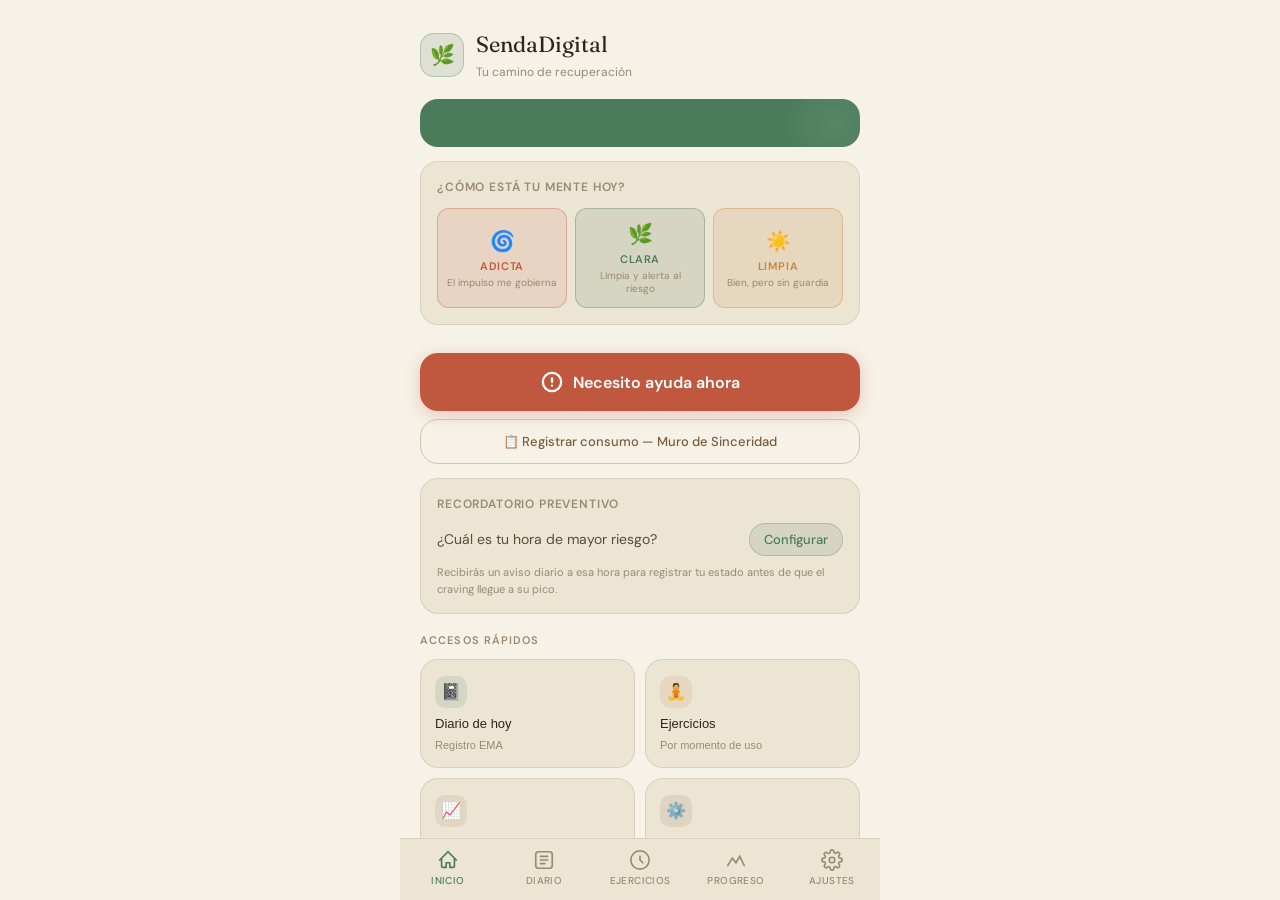
==== commit 1c926a8d: "Add files via upload" ====
--- a/index.html
+++ b/index.html
@@ -41,55 +41,22 @@
 .screen-title{font-family:var(--font-display);font-size:30px;color:var(--text);line-height:1.1}
 
 /* ── HOME ── */
-#home .brand{padding:24px 20px 0;display:flex;align-items:center;gap:12px}
+#home .brand{padding:28px 20px 0;display:flex;align-items:center;gap:12px}
 .brand-logo{width:44px;height:44px;background:var(--moss-dim);border:1.5px solid rgba(74,124,89,.3);border-radius:14px;display:flex;align-items:center;justify-content:center;font-size:20px}
 .brand-name{font-family:var(--font-display);font-size:22px;color:var(--text)}
 .brand-sub{font-size:12px;color:var(--text-dim);margin-top:2px}
 
-.sobriety-card{margin:14px 20px 0;background:var(--moss);border-radius:var(--radius);padding:20px 20px 18px;text-align:center;position:relative;overflow:hidden}
+.sobriety-card{margin:18px 20px 0;background:var(--moss);border-radius:var(--radius);padding:24px 20px;text-align:center;position:relative;overflow:hidden}
 .sobriety-card::before{content:'';position:absolute;top:-30px;right:-30px;width:110px;height:110px;background:radial-gradient(circle,rgba(255,255,255,.08) 0%,transparent 70%);border-radius:50%}
-.sober-days{font-family:var(--font-display);font-size:62px;line-height:1;color:#fff}
+.sober-days{font-family:var(--font-display);font-size:68px;line-height:1;color:#fff}
 .sober-label{font-size:13px;color:rgba(255,255,255,.75);margin-top:4px;letter-spacing:.05em;text-transform:uppercase}
-.sober-since{font-size:12px;color:rgba(255,255,255,.6);margin-top:8px}
-.sober-edit{margin-top:12px;display:inline-block;padding:7px 18px;background:rgba(255,255,255,.15);border:1px solid rgba(255,255,255,.25);border-radius:20px;font-size:12px;color:#fff;cursor:pointer;font-family:var(--font-body);font-weight:500}
+.sober-since{font-size:12px;color:rgba(255,255,255,.6);margin-top:10px}
+.sober-edit{margin-top:14px;display:inline-block;padding:7px 18px;background:rgba(255,255,255,.15);border:1px solid rgba(255,255,255,.25);border-radius:20px;font-size:12px;color:#fff;cursor:pointer;font-family:var(--font-body);font-weight:500}
 
 .eva-msg{margin:10px 20px 0;background:var(--moss-dim);border:1px solid rgba(74,124,89,.25);border-radius:var(--radius-sm);padding:14px 16px;display:none}
 .eva-msg.show{display:block}
 .eva-msg-title{font-size:14px;font-weight:600;color:var(--moss);margin-bottom:4px}
 .eva-msg-body{font-size:13px;color:var(--text-mid);line-height:1.6}
-
-/* ── SLIDERS HOME ── */
-.home-sliders{margin:14px 20px 0;background:var(--warm);border:1px solid var(--border);border-radius:var(--radius);padding:18px}
-.home-sliders-title{font-size:12px;font-weight:600;letter-spacing:.07em;text-transform:uppercase;color:var(--text-dim);margin-bottom:14px}
-.slider-block{margin-bottom:14px}
-.slider-block:last-child{margin-bottom:0}
-.slider-row-label{display:flex;justify-content:space-between;align-items:baseline;margin-bottom:6px}
-.slider-name{font-size:14px;font-weight:500;color:var(--text)}
-.slider-num{font-family:var(--font-display);font-size:22px;line-height:1}
-.slider-num.low{color:var(--moss)}
-.slider-num.mid{color:var(--amber)}
-.slider-num.high{color:var(--rust)}
-.home-slider{width:100%;height:6px;-webkit-appearance:none;appearance:none;border-radius:3px;outline:none;cursor:pointer;transition:background .3s}
-.home-slider.malestar{background:var(--sand)}
-.home-slider.craving{background:var(--sand)}
-.home-slider::-webkit-slider-thumb{-webkit-appearance:none;width:22px;height:22px;border-radius:50%;cursor:pointer;box-shadow:0 2px 8px rgba(0,0,0,.2)}
-.home-slider.malestar::-webkit-slider-thumb{background:var(--sky)}
-.home-slider.craving::-webkit-slider-thumb{background:var(--rust)}
-.slider-labels-row{display:flex;justify-content:space-between;margin-top:5px;font-size:10px;color:var(--text-dim)}
-.slider-hint{margin-top:10px;padding:10px 12px;border-radius:var(--radius-sm);font-size:12px;line-height:1.55;display:none;animation:fadeSlide .25s ease}
-.slider-hint.show{display:block}
-.slider-hint.level-mid{background:var(--amber-dim);border:1px solid rgba(200,132,58,.25);color:var(--amber)}
-.slider-hint.level-high{background:var(--rust-dim);border:1px solid rgba(192,88,64,.25);color:var(--rust)}
-@keyframes fadeSlide{from{opacity:0;transform:translateY(-4px)}to{opacity:1;transform:translateY(0)}}
-
-/* ── VERIFICAR LOS HECHOS INLINE HOME ── */
-.vh-inline{margin:10px 20px 0;background:rgba(192,88,64,.06);border:1px solid rgba(192,88,64,.22);border-radius:var(--radius);padding:16px;display:none;animation:fadeSlide .3s ease}
-.vh-inline.show{display:block}
-.vh-inline-title{font-size:13px;font-weight:600;color:var(--rust);margin-bottom:4px}
-.vh-inline-sub{font-size:12px;color:var(--text-dim);margin-bottom:12px;line-height:1.5}
-.vh-q{margin-bottom:10px}
-.vh-q-label{font-size:12px;font-weight:600;color:var(--text-mid);margin-bottom:5px}
-.vh-input{width:100%;padding:9px 12px;background:var(--cream);border:1px solid var(--border);border-radius:var(--radius-sm);font-family:var(--font-body);font-size:13px;color:var(--text);resize:none;min-height:50px}
 
 /* ── MENTE CLARA ── */
 .mente-card{margin:14px 20px 0;background:var(--warm);border:1px solid var(--border);border-radius:var(--radius);padding:16px}
@@ -110,14 +77,6 @@
 .mente-nota{margin-top:10px;font-size:12px;color:var(--text-dim);line-height:1.5;display:none}
 .mente-nota.show{display:block}
 
-/* Expandible detalle Mente Clara */
-.mente-detail{margin-top:10px;display:none;animation:fadeSlide .2s ease}
-.mente-detail.show{display:block}
-.mente-detail-box{background:var(--cream);border:1px solid var(--border);border-radius:var(--radius-sm);padding:12px 14px}
-.mente-detail-title{font-size:12px;font-weight:600;margin-bottom:6px}
-.mente-detail-body{font-size:12px;color:var(--text-mid);line-height:1.65}
-.mente-detail-link{font-size:11px;color:var(--moss);margin-top:8px;cursor:pointer;text-decoration:underline}
-
 .milestones{margin:14px 20px 0;display:flex;gap:10px;overflow-x:auto;scrollbar-width:none}
 .milestones::-webkit-scrollbar{display:none}
 .milestone{flex-shrink:0;display:flex;flex-direction:column;align-items:center;gap:5px;width:72px}
@@ -128,8 +87,6 @@
 
 #sos-btn{margin:14px 20px 0;width:calc(100% - 40px);padding:18px;background:var(--rust);border:none;border-radius:var(--radius);display:flex;align-items:center;justify-content:center;gap:10px;font-family:var(--font-body);font-size:16px;font-weight:600;color:white;cursor:pointer;box-shadow:0 4px 18px rgba(192,88,64,.28);transition:transform .1s}
 #sos-btn:active{transform:scale(.98)}
-#sos-btn.urgent{animation:pulse 1.5s infinite}
-@keyframes pulse{0%,100%{box-shadow:0 4px 18px rgba(192,88,64,.28)}50%{box-shadow:0 4px 28px rgba(192,88,64,.55)}}
 #sos-btn svg{width:22px;height:22px}
 
 .prevention-card{margin:14px 20px 0;background:var(--warm);border:1px solid var(--border);border-radius:var(--radius);padding:16px}
@@ -156,6 +113,7 @@
 .sos-title{font-family:var(--font-display);font-size:26px;color:var(--rust);margin-bottom:6px}
 .sos-sub{font-size:14px;color:var(--text-mid);margin-bottom:18px}
 
+/* Pros y Contras dentro del SOS */
 .pros-contras-box{background:var(--warm);border:1px solid var(--border);border-radius:var(--radius);padding:16px;margin-bottom:16px}
 .pc-title{font-size:13px;font-weight:600;color:var(--text);margin-bottom:4px}
 .pc-sub{font-size:12px;color:var(--text-dim);margin-bottom:12px;line-height:1.5}
@@ -211,10 +169,12 @@
 .mood-grid{display:flex;flex-wrap:wrap;gap:8px}
 .mood-chip{padding:7px 14px;background:var(--cream);border:1px solid var(--border);border-radius:20px;font-size:13px;color:var(--text-mid);cursor:pointer;transition:all .15s;font-family:var(--font-body)}
 .mood-chip.selected{background:var(--moss-dim);border-color:rgba(74,124,89,.45);color:var(--moss)}
+.halt-badge{display:inline-block;margin-left:6px;padding:2px 7px;background:var(--rust-dim);border-radius:8px;font-size:10px;font-weight:700;color:var(--rust);letter-spacing:.04em;vertical-align:middle}
 .apoyo-btns{display:flex;gap:10px}
 .apoyo-btn{flex:1;padding:12px;background:var(--cream);border:1px solid var(--border);border-radius:var(--radius-sm);font-family:var(--font-body);font-size:14px;font-weight:500;color:var(--text-mid);cursor:pointer;transition:all .15s;text-align:center}
 .apoyo-btn.selected{background:var(--moss-dim);border-color:rgba(74,124,89,.4);color:var(--moss)}
 
+/* Verificar los hechos - aparece si craving ≥7 */
 .verificar-box{margin:14px 20px 0;background:rgba(192,88,64,.06);border:1px solid rgba(192,88,64,.22);border-radius:var(--radius);padding:18px;display:none}
 .verificar-box.show{display:block}
 .verificar-title{font-size:13px;font-weight:600;color:var(--rust);margin-bottom:4px}
@@ -249,7 +209,7 @@
 .chip-red{background:var(--rust-dim);color:var(--rust)}
 .chip-sky{background:var(--sky-dim);color:var(--sky)}
 
-/* ── TAREAS ── */
+/* ── TAREAS - por momento de uso ── */
 .uso-tabs{display:flex;gap:0;margin:14px 20px 0;background:var(--warm);border:1px solid var(--border);border-radius:var(--radius);overflow:hidden}
 .uso-tab{flex:1;padding:11px 6px;text-align:center;cursor:pointer;font-family:var(--font-body);font-size:11px;font-weight:600;color:var(--text-dim);border:none;background:none;transition:all .15s;letter-spacing:.03em;border-right:1px solid var(--border)}
 .uso-tab:last-child{border-right:none}
@@ -257,11 +217,13 @@
 .uso-tab.crisis.active{background:var(--rust)}
 .uso-tab.vulnerable.active{background:var(--amber)}
 .uso-tab.construir.active{background:var(--moss)}
+
 .uso-context{margin:10px 20px 0;padding:10px 14px;border-radius:var(--radius-sm);font-size:12px;line-height:1.55;display:none}
 .uso-context.show{display:block}
 .uso-context.crisis{background:var(--rust-dim);border:1px solid rgba(192,88,64,.2);color:var(--rust)}
 .uso-context.vulnerable{background:var(--amber-dim);border:1px solid rgba(200,132,58,.2);color:var(--amber)}
 .uso-context.construir{background:var(--moss-dim);border:1px solid rgba(74,124,89,.2);color:var(--moss)}
+
 .tarea-card{margin:12px 20px 0;background:var(--warm);border:1px solid var(--border);border-radius:var(--radius);overflow:hidden;cursor:pointer}
 .tarea-card:active{border-color:rgba(74,124,89,.4)}
 .tarea-header{padding:16px;display:flex;align-items:flex-start;gap:12px}
@@ -297,7 +259,6 @@
 .bar-col{flex:1;display:flex;flex-direction:column;align-items:center;gap:5px}
 .bar{width:100%;border-radius:4px 4px 0 0;min-height:4px}
 .bar.craving{background:var(--rust);opacity:.65}
-.bar.malestar{background:var(--sky);opacity:.55}
 .bar-day{font-size:10px;color:var(--text-dim)}
 .legend{display:flex;gap:16px;margin-top:12px}
 .legend-item{display:flex;align-items:center;gap:5px;font-size:11px;color:var(--text-dim)}
@@ -400,31 +361,44 @@
 #timer-name{font-family:var(--font-display);font-size:20px;margin-bottom:6px;color:var(--text)}
 #timer-display{font-family:var(--font-display);font-size:58px;color:var(--moss);line-height:1;margin:20px 0}
 #timer-stop{padding:12px 28px;background:var(--rust-dim);border:1px solid rgba(192,88,64,.3);border-radius:20px;color:var(--rust);font-family:var(--font-body);font-size:14px;font-weight:500;cursor:pointer}
-
-/* ── MENTE SABIA MODAL ── */
-#mente-sabia-overlay{display:none;position:fixed;inset:0;background:rgba(46,36,24,.8);z-index:110;align-items:center;justify-content:center;padding:24px}
-#mente-sabia-overlay.open{display:flex}
-#mente-sabia-modal{background:var(--cream);border-radius:var(--radius);padding:28px 24px;width:100%;max-width:440px;max-height:85vh;overflow-y:auto;animation:fadeIn .2s ease}
-.ms-title{font-family:var(--font-display);font-size:22px;color:var(--text);margin-bottom:6px}
-.ms-sub{font-size:13px;color:var(--text-dim);margin-bottom:18px;line-height:1.55}
-.ms-venn{display:flex;justify-content:space-between;gap:8px;margin-bottom:18px}
-.ms-state{flex:1;border-radius:var(--radius-sm);padding:14px 10px;text-align:center}
-.ms-state.adicta{background:var(--rust-dim);border:1.5px solid rgba(192,88,64,.3)}
-.ms-state.clara{background:var(--moss-dim);border:1.5px solid rgba(74,124,89,.4)}
-.ms-state.limpia{background:var(--amber-dim);border:1.5px solid rgba(200,132,58,.3)}
-.ms-state-icon{font-size:24px;margin-bottom:6px}
-.ms-state-name{font-size:12px;font-weight:700;letter-spacing:.05em;text-transform:uppercase;margin-bottom:6px}
-.ms-state.adicta .ms-state-name{color:var(--rust)}
-.ms-state.clara .ms-state-name{color:var(--moss)}
-.ms-state.limpia .ms-state-name{color:var(--amber)}
-.ms-state-desc{font-size:11px;color:var(--text-mid);line-height:1.45}
-.ms-section{margin-bottom:16px}
-.ms-section-title{font-size:12px;font-weight:700;letter-spacing:.06em;text-transform:uppercase;color:var(--text-dim);margin-bottom:8px}
-.ms-section-body{font-size:13px;color:var(--text-mid);line-height:1.65}
-.ms-close{margin-top:4px;width:100%;padding:13px;background:var(--moss-dim);border:1px solid rgba(74,124,89,.3);border-radius:var(--radius-sm);color:var(--moss);font-family:var(--font-body);font-size:14px;font-weight:500;cursor:pointer}
-
 #toast{position:fixed;bottom:96px;left:50%;transform:translateX(-50%) translateY(10px);background:var(--moss);border-radius:20px;padding:10px 20px;font-size:13px;font-weight:500;color:white;opacity:0;transition:all .25s;z-index:50;white-space:nowrap;pointer-events:none}
 #toast.show{opacity:1;transform:translateX(-50%) translateY(0)}
+
+/* MURO DE SINCERIDAD */
+#muro-overlay{display:none;position:fixed;inset:0;background:#fff;z-index:500;flex-direction:column;align-items:center;justify-content:center;padding:32px;text-align:center}
+#muro-overlay.open{display:flex}
+.muro-icon{font-size:52px;margin-bottom:20px}
+.muro-title{font-family:var(--font-display);font-size:26px;color:var(--earth);margin-bottom:12px;line-height:1.2}
+.muro-body{font-size:15px;color:var(--text-mid);line-height:1.75;margin-bottom:28px;max-width:360px}
+.muro-actions{display:flex;flex-direction:column;gap:10px;width:100%;max-width:340px}
+.muro-call{display:block;padding:16px;background:var(--rust);border-radius:var(--radius);font-family:var(--font-body);font-size:15px;font-weight:600;color:white;text-decoration:none;text-align:center}
+.muro-unlock-row{display:flex;gap:8px}
+.muro-unlock-input{flex:1;padding:13px 14px;background:var(--warm);border:1.5px solid var(--border);border-radius:var(--radius-sm);font-family:var(--font-body);font-size:18px;color:var(--text);letter-spacing:.15em;text-align:center}
+.muro-unlock-btn{padding:13px 18px;background:var(--moss);border:none;border-radius:var(--radius-sm);color:white;font-family:var(--font-body);font-size:14px;font-weight:600;cursor:pointer}
+.muro-note{font-size:12px;color:var(--text-dim);margin-top:8px;line-height:1.5}
+.consumo-btn{margin:8px 20px 0;width:calc(100% - 40px);padding:13px;background:none;border:1.5px solid rgba(122,92,58,.3);border-radius:var(--radius);font-family:var(--font-body);font-size:13px;font-weight:500;color:var(--earth);cursor:pointer;display:flex;align-items:center;justify-content:center;gap:8px;transition:all .15s}
+.consumo-btn:active{background:var(--earth-dim)}
+
+/* SURF TIMER */
+#surf-timer-overlay{display:none;position:fixed;inset:0;background:rgba(46,36,24,.88);z-index:130;align-items:center;justify-content:center;padding:24px}
+#surf-timer-overlay.open{display:flex}
+#surf-timer-modal{background:var(--cream);border-radius:var(--radius);padding:30px 24px;width:100%;max-width:400px;text-align:center;animation:fadeIn .2s ease}
+.surf-wave{font-size:44px;display:block;animation:wv 3s ease-in-out infinite;margin-bottom:8px}
+@keyframes wv{0%,100%{transform:translateY(0)}50%{transform:translateY(-8px)}}
+.surf-time-display{font-family:var(--font-display);font-size:54px;color:var(--earth);line-height:1;margin-bottom:8px}
+.surf-progress{width:100%;height:6px;background:var(--sand);border-radius:3px;margin-bottom:16px;overflow:hidden}
+.surf-progress-bar{height:100%;background:var(--moss);border-radius:3px;transition:width 1s linear;width:100%}
+.surf-phrase{background:var(--moss-dim);border:1px solid rgba(74,124,89,.2);border-radius:var(--radius-sm);padding:14px 16px;font-size:14px;color:var(--moss);font-style:italic;line-height:1.65;margin-bottom:18px;min-height:68px;display:flex;align-items:center;justify-content:center;transition:opacity .4s}
+.surf-phrase.fade{opacity:0}
+.surf-stop-btn{padding:11px 28px;background:var(--warm);border:1px solid var(--border);border-radius:20px;color:var(--text-dim);font-family:var(--font-body);font-size:14px;cursor:pointer}
+
+/* HABILIDADES USADAS HOY */
+.skills-today-box{margin:14px 20px 0;background:var(--warm);border:1px solid var(--border);border-radius:var(--radius);padding:18px}
+.skills-today-top{display:flex;align-items:center;justify-content:space-between;margin-bottom:12px}
+.skills-today-val{font-family:var(--font-display);font-size:46px;color:var(--moss);line-height:1}
+.skills-today-label{font-size:12px;color:var(--text-dim);line-height:1.45;text-align:right;max-width:160px}
+.skills-today-list{display:flex;gap:6px;flex-wrap:wrap}
+.skill-chip{padding:4px 10px;background:var(--moss-dim);border-radius:20px;font-size:12px;color:var(--moss)}
 </style>
 </head>
 <body>
@@ -444,58 +418,6 @@
   <div class="eva-msg" id="eva-msg">
     <div class="eva-msg-title">🌱 Empezamos de nuevo</div>
     <div class="eva-msg-body">Una caída no te condena a no dejarlo nunca. Has vuelto — eso es lo que importa. Lo que has aprendido permanece.</div>
-  </div>
-
-  <!-- SLIDERS HOME -->
-  <div class="home-sliders">
-    <div class="home-sliders-title">¿Cómo estás ahora mismo?</div>
-
-    <div class="slider-block">
-      <div class="slider-row-label">
-        <span class="slider-name">Malestar emocional</span>
-        <span class="slider-num low" id="home-val-malestar">1</span>
-      </div>
-      <input type="range" class="home-slider malestar" id="home-sl-malestar" min="1" max="10" value="1" oninput="onHomeMalestarChange(this.value)">
-      <div class="slider-labels-row"><span>1 Bien</span><span>10 Muy mal</span></div>
-    </div>
-
-    <div class="slider-hint" id="hint-malestar-mid">
-      🟡 Detectas malestar moderado. Antes de que suba, prueba un ejercicio del módulo Vulnerable.
-      <button onclick="goTo('tareas');switchUsoExternal('vulnerable')" style="margin-top:6px;display:block;padding:6px 14px;background:var(--amber-dim);border:1px solid rgba(200,132,58,.3);border-radius:12px;font-family:var(--font-body);font-size:12px;color:var(--amber);cursor:pointer">Ver ejercicios preventivos →</button>
-    </div>
-    <div class="slider-hint" id="hint-malestar-high">
-      🔴 Malestar alto. <strong>Abre el SOS</strong> o usa Verificar los hechos ahora.
-    </div>
-
-    <div class="slider-block" style="margin-top:14px">
-      <div class="slider-row-label">
-        <span class="slider-name">Urgencia de consumir (craving)</span>
-        <span class="slider-num low" id="home-val-craving">1</span>
-      </div>
-      <input type="range" class="home-slider craving" id="home-sl-craving" min="1" max="10" value="1" oninput="onHomeCravingChange(this.value)">
-      <div class="slider-labels-row"><span>1 Sin impulso</span><span>10 Muy intenso</span></div>
-    </div>
-
-    <div class="slider-hint" id="hint-craving-mid">
-      🟡 Impulso moderado. Recuerda: el craving dura solo 15-20 min. ¿Ya registraste los Pros y Contras?
-    </div>
-    <div class="slider-hint" id="hint-craving-high">
-      🔴 Craving alto. Revisa los hechos — muchas veces el impulso se dispara por cómo interpretamos la situación, no por los hechos reales.
-    </div>
-  </div>
-
-  <!-- VERIFICAR LOS HECHOS INLINE (aparece si craving ≥7 o malestar ≥7) -->
-  <div class="vh-inline" id="vh-home">
-    <div class="vh-inline-title">⚠️ Verificar los hechos</div>
-    <div class="vh-inline-sub">Tómate un momento. Muchas emociones surgen de cómo interpretamos los eventos, no de los eventos en sí. (RE Ficha 4)</div>
-    <div class="vh-q">
-      <div class="vh-q-label">¿Qué situación ha desencadenado esto?</div>
-      <textarea class="vh-input" id="vh-home-evento" placeholder="Describe brevemente qué pasó..."></textarea>
-    </div>
-    <div class="vh-q">
-      <div class="vh-q-label">¿Hay otra interpretación posible?</div>
-      <textarea class="vh-input" id="vh-home-interp" placeholder="¿Estoy leyendo la situación de forma extrema?..."></textarea>
-    </div>
   </div>
 
   <!-- MENTE CLARA -->
@@ -519,13 +441,6 @@
       </button>
     </div>
     <div class="mente-nota" id="mente-nota"></div>
-    <div class="mente-detail" id="mente-detail">
-      <div class="mente-detail-box">
-        <div class="mente-detail-title" id="mente-detail-title"></div>
-        <div class="mente-detail-body" id="mente-detail-body"></div>
-      </div>
-      <div class="mente-detail-link" onclick="openMenteSabia()">¿Qué significa Mente Clara? Ver explicación completa →</div>
-    </div>
   </div>
 
   <div class="milestones" id="milestones-row"></div>
@@ -534,6 +449,8 @@
     <svg viewBox="0 0 24 24" fill="none" stroke="currentColor" stroke-width="2.5" stroke-linecap="round"><circle cx="12" cy="12" r="10"/><line x1="12" y1="8" x2="12" y2="12"/><line x1="12" y1="16" x2="12.01" y2="16"/></svg>
     Necesito ayuda ahora
   </button>
+
+  <button class="consumo-btn" onclick="abrirMuro()">📋 Registrar consumo — Muro de Sinceridad</button>
 
   <div class="prevention-card">
     <div class="prevention-title">Recordatorio preventivo</div>
@@ -546,7 +463,7 @@
 
   <div class="quick-title">Accesos rápidos</div>
   <div class="quick-grid">
-    <button class="quick-btn" onclick="goTo('diario')"><div class="q-icon" style="background:var(--moss-dim)">📓</div><div class="q-label">Diario de hoy</div><div class="q-sub">Registro completo</div></button>
+    <button class="quick-btn" onclick="goTo('diario')"><div class="q-icon" style="background:var(--moss-dim)">📓</div><div class="q-label">Diario de hoy</div><div class="q-sub">Registro EMA</div></button>
     <button class="quick-btn" onclick="goTo('tareas')"><div class="q-icon" style="background:var(--amber-dim)">🧘</div><div class="q-label">Ejercicios</div><div class="q-sub">Por momento de uso</div></button>
     <button class="quick-btn" onclick="goTo('progreso')"><div class="q-icon" style="background:var(--bark-dim)">📈</div><div class="q-label">Mi progreso</div><div class="q-sub">Estadísticas</div></button>
     <button class="quick-btn" onclick="goTo('ajustes')"><div class="q-icon" style="background:var(--earth-dim)">⚙️</div><div class="q-label">Ajustes</div><div class="q-sub">Perfil y datos</div></button>
@@ -556,34 +473,27 @@
 <!-- DIARIO -->
 <div id="diario" class="screen">
   <div class="screen-header"><div class="screen-label">Evaluación diaria</div><div class="screen-title">¿Cómo estás hoy?</div></div>
-  <p class="ema-intro">Responde con honestidad. Solo tú ves estos datos.</p>
-
-  <div class="ema-question">
-    <div class="ema-q-label">Malestar emocional</div>
-    <div class="ema-q-text">¿Cuál ha sido tu nivel máximo de malestar emocional hoy?</div>
-    <div class="slider-val" id="val-malestar">5</div>
-    <input type="range" class="ema-slider" id="sl-malestar" min="1" max="10" value="5" oninput="document.getElementById('val-malestar').textContent=this.value">
-    <div class="slider-labels"><span>1 Sin malestar</span><span>10 Muy intenso</span></div>
-  </div>
+  <p class="ema-intro">Responde con honestidad. Solo tú ves estos datos. Ayudan a entender tu patrón y prevenir recaídas.</p>
 
   <div class="ema-question">
     <div class="ema-q-label">Craving</div>
     <div class="ema-q-text">¿Cuál ha sido tu nivel máximo de urgencia por consumir hoy?</div>
     <div class="slider-val" id="val-craving">5</div>
-    <input type="range" class="ema-slider" id="sl-craving" min="1" max="10" value="5" oninput="onCravingChange(this.value)">
-    <div class="slider-labels"><span>1 Sin impulso</span><span>10 Muy intenso</span></div>
-  </div>
-
+    <input type="range" class="ema-slider" id="sl-craving" min="0" max="10" value="5" oninput="onCravingChange(this.value)">
+    <div class="slider-labels"><span>0 Sin impulso</span><span>10 Muy intenso</span></div>
+  </div>
+
+  <!-- Verificar los hechos aparece si craving ≥7 -->
   <div class="verificar-box" id="verificar-box">
     <div class="verificar-title">⚠️ Craving alto — Verificar los hechos</div>
-    <div class="verificar-sub">Tómate un momento. Muchas veces el craving se dispara por cómo interpretamos los eventos. (RE Ficha 4)</div>
+    <div class="verificar-sub">Antes de continuar, tómate un momento. Muchas veces el craving se dispara por cómo interpretamos los eventos, no por los eventos en sí. (Regulación Emocional Ficha 4)</div>
     <div class="verificar-q">
       <div class="verificar-q-label">¿Qué evento o situación ha desencadenado este impulso?</div>
       <textarea class="verificar-input" id="vh-evento" placeholder="Describe brevemente qué pasó (quién, qué, cuándo)..."></textarea>
     </div>
     <div class="verificar-q">
-      <div class="verificar-q-label">¿Hay alguna interpretación diferente posible?</div>
-      <textarea class="verificar-input" id="vh-interpretacion" placeholder="¿Podría estar leyendo la situación de forma extrema?..."></textarea>
+      <div class="verificar-q-label">¿Hay alguna interpretación diferente posible de lo que pasó?</div>
+      <textarea class="verificar-input" id="vh-interpretacion" placeholder="¿Podría estar leyendo la situación de forma extrema o parcial?..."></textarea>
     </div>
     <div class="verificar-q">
       <div class="verificar-q-label">¿Cuál es la probabilidad real de que ocurra lo que temes?</div>
@@ -595,20 +505,20 @@
     <div class="ema-q-label">Estado emocional</div>
     <div class="ema-q-text">¿Cuál ha sido tu estado predominante en las últimas horas?</div>
     <div class="mood-grid">
-      <button class="mood-chip" onclick="selectMood(this)">😌 Calma</button>
-      <button class="mood-chip" onclick="selectMood(this)">😰 Ansiedad</button>
-      <button class="mood-chip" onclick="selectMood(this)">😔 Tristeza</button>
-      <button class="mood-chip" onclick="selectMood(this)">😠 Irritabilidad</button>
-      <button class="mood-chip" onclick="selectMood(this)">😊 Alegría</button>
-      <button class="mood-chip" onclick="selectMood(this)">😴 Agotamiento</button>
-      <button class="mood-chip" onclick="selectMood(this)">🫤 Vacío</button>
-      <button class="mood-chip" onclick="selectMood(this)">🤢 Malestar físico</button>
+      <button class="mood-chip" data-halt="-" onclick="selectMood(this)">😌 Calma</button>
+      <button class="mood-chip" data-halt="A" onclick="selectMood(this)">😰 Ansiedad <span class="halt-badge">A</span></button>
+      <button class="mood-chip" data-halt="A" onclick="selectMood(this)">😔 Tristeza <span class="halt-badge">A</span></button>
+      <button class="mood-chip" data-halt="A" onclick="selectMood(this)">😠 Irritabilidad <span class="halt-badge">A</span></button>
+      <button class="mood-chip" data-halt="-" onclick="selectMood(this)">😊 Alegría</button>
+      <button class="mood-chip" data-halt="T" onclick="selectMood(this)">😴 Agotamiento <span class="halt-badge">T</span></button>
+      <button class="mood-chip" data-halt="L" onclick="selectMood(this)">🫤 Vacío <span class="halt-badge">L</span></button>
+      <button class="mood-chip" data-halt="H" onclick="selectMood(this)">🤢 Malestar físico <span class="halt-badge">H</span></button>
     </div>
   </div>
 
   <div class="ema-question">
     <div class="ema-q-label">Autoeficacia</div>
-    <div class="ema-q-text">¿Cuánto confías en mantener tu abstinencia las próximas 24 horas?</div>
+    <div class="ema-q-text">¿Cuánto confías ahora en mantener tu abstinencia las próximas 24 horas?</div>
     <div class="slider-val" id="val-eficacia">7</div>
     <input type="range" class="ema-slider" id="sl-eficacia" min="1" max="10" value="7" oninput="document.getElementById('val-eficacia').textContent=this.value">
     <div class="slider-labels"><span>1 Muy difícil</span><span>10 Muy seguro/a</span></div>
@@ -616,7 +526,7 @@
 
   <div class="ema-question">
     <div class="ema-q-label">Descanso</div>
-    <div class="ema-q-text">¿Cuántas horas dormiste y cómo fue la calidad?</div>
+    <div class="ema-q-text">¿Cuántas horas dormiste y cómo calificarías la calidad?</div>
     <div style="display:flex;gap:14px">
       <div style="flex:1"><div class="ema-q-label" style="margin-bottom:4px">Horas</div><div class="slider-val" id="val-horas">7</div><input type="range" class="ema-slider" id="sl-horas" min="0" max="12" value="7" oninput="document.getElementById('val-horas').textContent=this.value"></div>
       <div style="flex:1"><div class="ema-q-label" style="margin-bottom:4px">Calidad</div><div class="slider-val" id="val-calidad">3</div><input type="range" class="ema-slider" id="sl-calidad" min="1" max="5" value="3" oninput="document.getElementById('val-calidad').textContent=this.value"></div>
@@ -631,7 +541,7 @@
 
   <div class="please-section">
     <div class="please-title-row"><div class="please-badge">PLEASE</div><div class="ema-q-label" style="margin:0">Vulnerabilidad biológica</div></div>
-    <div class="please-desc">Estos hábitos reducen tu umbral de resistencia. Marca lo que has cuidado hoy. (RE Ficha 14)</div>
+    <div class="please-desc">Estos hábitos reducen tu umbral de resistencia al craving. Marca lo que has cuidado hoy. (RE Ficha 14)</div>
     <div class="please-grid">
       <div class="please-item"><span class="please-letter">PL</span><span class="please-label">He atendido algún malestar físico</span><label class="toggle-wrap"><input type="checkbox" id="pl-enfermedad"><span class="toggle-track"></span><span class="toggle-thumb"></span></label></div>
       <div class="please-item"><span class="please-letter">E</span><span class="please-label">He evitado otras sustancias</span><label class="toggle-wrap"><input type="checkbox" id="pl-sustancias"><span class="toggle-track"></span><span class="toggle-thumb"></span></label></div>
@@ -648,14 +558,17 @@
 <!-- TAREAS -->
 <div id="tareas" class="screen">
   <div class="screen-header"><div class="screen-label">Habilidades DBT</div><div class="screen-title">Ejercicios</div></div>
+
   <div class="uso-tabs">
     <button class="uso-tab crisis active" id="tab-crisis" onclick="switchUso('crisis',this)">🔴 Crisis</button>
     <button class="uso-tab vulnerable" id="tab-vulnerable" onclick="switchUso('vulnerable',this)">🟡 Vulnerable</button>
     <button class="uso-tab construir" id="tab-construir" onclick="switchUso('construir',this)">🟢 Construir</button>
   </div>
+
   <div class="uso-context crisis show" id="ctx-crisis">Para cuando el craving aprieta ahora mismo y necesitas reducir la activación. Tolerancia al malestar sesiones 3-4.</div>
   <div class="uso-context vulnerable" id="ctx-vulnerable">Para cuando detectas señales de riesgo moderado. Actúa antes de llegar al pico. Regulación emocional sesiones 11-12.</div>
   <div class="uso-context construir" id="ctx-construir">Para el día a día sin urgencia. Construye resiliencia a largo plazo. Adicciones sesión 7-9 y Regulación emocional sesión 13.</div>
+
   <div id="tareas-list"></div>
 </div>
 
@@ -663,14 +576,16 @@
 <div id="progreso" class="screen">
   <div class="screen-header"><div class="screen-label">Tu evolución</div><div class="screen-title">Progreso</div></div>
   <div class="stat-row" id="stat-row"></div>
-  <div class="mini-chart">
-    <div class="chart-title">Craving y malestar — últimos 7 días</div>
-    <div class="bar-chart" id="bar-chart"></div>
-    <div class="legend">
-      <div class="legend-item"><div class="legend-dot" style="background:var(--rust)"></div>Craving</div>
-      <div class="legend-item"><div class="legend-dot" style="background:var(--sky)"></div>Malestar</div>
-    </div>
-  </div>
+  <div class="skills-today-box">
+    <div class="chart-title">Habilidades usadas hoy</div>
+    <div class="skills-today-top">
+      <div class="skills-today-val" id="skills-count">0</div>
+      <div class="skills-today-label">Cada habilidad usada refuerza el proceso, no solo el resultado</div>
+    </div>
+    <div class="skills-today-list" id="skills-list"><span style="font-size:13px;color:var(--text-dim)">Ninguna todavía — usa un ejercicio para registrarla</span></div>
+  </div>
+  <div class="mini-chart"><div class="chart-title">Craving — últimos 7 días</div><div class="bar-chart" id="bar-chart"></div></div>
+  <div class="halt-week-box"><div class="chart-title">Perfil HALT semanal</div><div style="font-size:12px;color:var(--text-dim);margin-bottom:4px">Factores de riesgo emocional detectados esta semana.</div><div class="halt-row" id="halt-row"></div></div>
   <div class="mente-week-box"><div class="chart-title">Mente Clara — esta semana</div><div class="mente-week-row" id="mente-week-row"></div></div>
   <div class="halt-week-box" style="border-color:rgba(74,143,168,.2);background:var(--sky-dim)"><div class="chart-title" style="color:var(--sky)">PLEASE — adherencia semanal</div><div class="halt-row" id="please-row"></div></div>
   <div style="padding:14px 20px 0"><div class="screen-label" style="margin-bottom:10px">Logros</div><div class="logros-grid" id="logros-grid"></div></div>
@@ -681,9 +596,9 @@
   <div class="screen-header"><div class="screen-label">Mi perfil</div><div class="screen-title">Ajustes</div></div>
   <div class="profile-box"><div class="profile-avatar">🌿</div><div class="profile-name">Usuario</div><div class="profile-id" id="profile-id">ID: —</div></div>
   <div class="settings-section"><div class="settings-section-title">Emergencia</div><div class="settings-row" onclick="editContact()"><div><div class="settings-row-label">Contacto de confianza</div><div class="settings-row-val" id="contact-display">No configurado</div></div><svg viewBox="0 0 24 24" fill="none" stroke="currentColor" stroke-width="2"><path d="M9 18l6-6-6-6"/></svg></div></div>
-  <div class="settings-section"><div class="settings-section-title">Terapeuta</div><div class="settings-row" onclick="openTerapeuta()"><div><div class="settings-row-label">Acceso del terapeuta</div><div class="settings-row-val">Informe semanal protegido</div></div><svg viewBox="0 0 24 24" fill="none" stroke="currentColor" stroke-width="2"><path d="M9 18l6-6-6-6"/></svg></div><div class="settings-row" onclick="changePin()"><div><div class="settings-row-label">Cambiar PIN</div><div class="settings-row-val">4 dígitos</div></div><svg viewBox="0 0 24 24" fill="none" stroke="currentColor" stroke-width="2"><path d="M9 18l6-6-6-6"/></svg></div></div>
+  <div class="settings-section"><div class="settings-section-title">Terapeuta</div><div class="settings-row" onclick="openTerapeuta()"><div><div class="settings-row-label">Acceso del terapeuta</div><div class="settings-row-val">Informe semanal protegido</div></div><svg viewBox="0 0 24 24" fill="none" stroke="currentColor" stroke-width="2"><path d="M9 18l6-6-6-6"/></svg></div><div class="settings-row" onclick="changePin()"><div><div class="settings-row-label">Cambiar PIN</div><div class="settings-row-val">4 dígitos</div></div><svg viewBox="0 0 24 24" fill="none" stroke="currentColor" stroke-width="2"><path d="M9 18l6-6-6-6"/></svg></div><div class="settings-row" onclick="cambiarCodigoMuro()"><div><div class="settings-row-label">Código del Muro de Sinceridad</div><div class="settings-row-val" id="muro-code-display">TERAPIA (defecto)</div></div><svg viewBox="0 0 24 24" fill="none" stroke="currentColor" stroke-width="2"><path d="M9 18l6-6-6-6"/></svg></div></div>
   <div class="settings-section"><div class="settings-section-title">Datos</div><div class="settings-row" onclick="exportData()"><div class="settings-row-label">Exportar mis datos</div><svg viewBox="0 0 24 24" fill="none" stroke="currentColor" stroke-width="2"><path d="M9 18l6-6-6-6"/></svg></div><div class="settings-row" onclick="if(confirm('¿Borrar todos los datos?'))clearData()"><div class="settings-row-label" style="color:var(--rust)">Borrar todos mis datos</div><svg viewBox="0 0 24 24" fill="none" stroke="currentColor" stroke-width="2"><path d="M9 18l6-6-6-6"/></svg></div></div>
-  <div class="data-note"><strong>Privacidad:</strong> Todos tus datos se almacenan únicamente en este dispositivo. No se envían a ningún servidor externo.</div>
+  <div class="data-note"><strong>Privacidad:</strong> Todos tus datos se almacenan únicamente en este dispositivo. No se envían a ningún servidor externo. Tu identidad está protegida por un código UUID anónimo.</div>
 </div>
 
 <nav id="nav">
@@ -701,37 +616,43 @@
   <div class="sos-handle"></div>
   <div class="sos-title">Estás a salvo 🌿</div>
   <div class="sos-sub">El impulso pasará. Empieza por los pros y contras — te ayuda a ganar tiempo.</div>
+
+  <!-- PROS Y CONTRAS -->
   <div class="pros-contras-box">
     <div class="pc-title">Pros y Contras ante el impulso</div>
-    <div class="pc-sub">Antes de actuar sobre el craving, mira esta balanza. (TM Ficha 4)</div>
+    <div class="pc-sub">Antes de actuar sobre el craving, mira esta balanza. Llevarla siempre en el móvil es parte del plan. (Tolerancia al malestar Ficha 4)</div>
     <div class="pc-grid">
       <div class="pc-col pros">
         <div class="pc-col-title">✓ Si no bebo</div>
         <div class="pc-item">Mantengo mi sobriedad y mis logros</div>
-        <div class="pc-item">Mañana me sentiré bien conmigo</div>
+        <div class="pc-item">Mañana me sentiré bien conmigo mismo/a</div>
         <div class="pc-item">Protejo mis relaciones y mi salud</div>
-        <div class="pc-item">El impulso dura solo 15-20 minutos</div>
+        <div class="pc-item">El impulso durará solo 15-20 minutos</div>
       </div>
       <div class="pc-col cons">
         <div class="pc-col-title">✗ Si bebo</div>
         <div class="pc-item">Vuelvo a cero en el contador</div>
-        <div class="pc-item">La culpa empeorará el estado</div>
+        <div class="pc-item">La culpa y vergüenza empeorarán el estado</div>
         <div class="pc-item">Un trago nunca se queda solo</div>
         <div class="pc-item">Rompo la promesa que me hice</div>
       </div>
     </div>
     <div class="pc-reflect">Recuerda: beber no resuelve el problema que generó el craving. Solo lo pospone y lo complica.</div>
   </div>
-  <div class="breathing-box"><div id="breath-circle">🫁</div><div id="breath-phase">Respiración 4-6-8</div><div id="breath-count">Reduce la activación del sistema nervioso</div><button id="breath-start" onclick="startBreathing()">Iniciar ejercicio</button></div>
+
+  <div class="breathing-box"><div id="breath-circle">🫁</div><div id="breath-phase">Respiración 4-7-8</div><div id="breath-count">Reduce la activación del sistema nervioso</div><button id="breath-start" onclick="startBreathing()">Iniciar ejercicio</button></div>
+
   <div class="sos-techniques">
-    <button class="technique-btn" onclick="showTechnique('temp')"><span class="technique-icon">🧊</span><div><div class="technique-name">Técnica TIP — Temperatura</div><div class="technique-desc">Activa el reflejo de buceo. Reduce el craving en 30 seg.</div></div></button>
-    <button class="technique-btn" onclick="showTechnique('surf')"><span class="technique-icon">🌊</span><div><div class="technique-name">Surf del craving</div><div class="technique-desc">Observa el impulso sin actuar. Dura solo 15-20 minutos.</div></div></button>
-    <button class="technique-btn" onclick="showTechnique('distrae')"><span class="technique-icon">🔄</span><div><div class="technique-name">Distráete</div><div class="technique-desc">Cambia la atención. Sal de la situación un momento.</div></div></button>
-  </div>
+    <button class="technique-btn" onclick="showTechnique('temp')"><span class="technique-icon">🧊</span><div><div class="technique-name">Técnica TIP — Temperatura (DBT)</div><div class="technique-desc">Activa el reflejo de buceo. Reduce el craving en 30 seg.</div></div></button>
+    <button class="technique-btn" onclick="showTechnique('surf')"><span class="technique-icon">🌊</span><div><div class="technique-name">Surf del craving (ACT)</div><div class="technique-desc">Observa el impulso sin actuar. Dura solo 15-20 minutos.</div></div></button>
+    <button class="technique-btn" onclick="abrirSurfTimer()"><span class="technique-icon">⏱️</span><div><div class="technique-name">Cronómetro de surf — 15 min</div><div class="technique-desc">Frases de aceptación mientras cabalgas la ola.</div></div></button>
+    <button class="technique-btn" onclick="showTechnique('distrae')"><span class="technique-icon">🔄</span><div><div class="technique-name">Distráete (TM Ficha 6)</div><div class="technique-desc">Cambia la atención. Sal de la situación un momento.</div></div></button>
+  </div>
+
   <div style="font-size:12px;color:var(--text-dim);margin-bottom:10px;font-weight:600;letter-spacing:.06em;text-transform:uppercase">Llamar ahora</div>
   <div class="sos-contacts">
     <a class="contact-btn urgent" href="tel:900161515"><svg viewBox="0 0 24 24" fill="none" stroke="var(--rust)" stroke-width="2" stroke-linecap="round"><path d="M22 16.92v3a2 2 0 01-2.18 2A19.79 19.79 0 013.6 4.18 2 2 0 015.59 2h3a2 2 0 012 1.72c.127.96.361 1.903.7 2.81a2 2 0 01-.45 2.11L9.91 9.91a16 16 0 006.18 6.18l.91-.91a2 2 0 012.11-.45c.907.339 1.85.573 2.81.7A2 2 0 0122 16.92z"/></svg><div><div class="contact-name" style="color:var(--rust)">Línea de adicciones</div><div class="contact-num">900 161 515 · Gratuito 24h</div></div></a>
-    <a class="contact-btn" href="tel:024"><svg viewBox="0 0 24 24" fill="none" stroke="var(--moss)" stroke-width="2" stroke-linecap="round"><path d="M22 16.92v3a2 2 0 01-2.18 2A19.79 19.79 0 013.6 4.18 2 2 0 015.59 2h3a2 2 0 012 1.72c.127.96.361 1.903.7 2.81a2 2 0 01-.45 2.11L9.91 9.91a16 16 0 006.18 6.18l.91-.91a2 2 0 012.11-.45c.907.339 1.85.573 2.81.7A2 2 0 0122 16.92z"/></svg><div><div class="contact-name">Línea conducta suicida</div><div class="contact-num">024 · Gratuito 24h</div></div></a>
+    <a class="contact-btn" href="tel:024"><svg viewBox="0 0 24 24" fill="none" stroke="var(--moss)" stroke-width="2" stroke-linecap="round"><path d="M22 16.92v3a2 2 0 01-2.18 2A19.79 19.79 0 013.6 4.18 2 2 0 015.59 2h3a2 2 0 012 1.72c.127.96.361 1.903.7 2.81a2 2 0 01-.45 2.11L9.91 9.91a16 16 0 006.18 6.18l.91-.91a2 2 0 012.11-.45c.907.339 1.85.573 2.81.7A2 2 0 0122 16.92z"/></svg><div><div class="contact-name">Línea atención conducta suicida</div><div class="contact-num">024 · Gratuito 24h</div></div></a>
     <button class="contact-btn" onclick="callMyContact()"><svg viewBox="0 0 24 24" fill="none" stroke="var(--amber)" stroke-width="2" stroke-linecap="round"><path d="M20 21v-2a4 4 0 00-4-4H8a4 4 0 00-4 4v2"/><circle cx="12" cy="7" r="4"/></svg><div><div class="contact-name" style="color:var(--amber)">Mi contacto de confianza</div><div class="contact-num" id="my-contact-display">Configurar en Ajustes</div></div></button>
   </div>
   <button id="sos-close" onclick="document.getElementById('sos-overlay').classList.remove('open');stopBreathing()">Ya estoy mejor, cerrar</button>
@@ -741,45 +662,6 @@
 <div id="technique-overlay" onclick="if(event.target===this)closeTechnique()">
   <div id="technique-modal"><div id="technique-title"></div><div id="technique-body"></div><button id="technique-close" onclick="closeTechnique()">Entendido</button></div>
 </div>
-
-<!-- MENTE SABIA MODAL -->
-<div id="mente-sabia-overlay" onclick="if(event.target===this)document.getElementById('mente-sabia-overlay').classList.remove('open')">
-<div id="mente-sabia-modal">
-  <div class="ms-title">Mente Sabia y Mente Clara</div>
-  <div class="ms-sub">En DBT, todos tenemos una <em>Mente Racional</em> (fría, lógica) y una <em>Mente Emocional</em> (caliente, impulsiva). La <strong>Mente Sabia</strong> es el punto intermedio — integra razón y emoción. Para quienes trabajamos la adicción, esta integración se adapta en tres estados específicos. (CP Ficha 2 · Adicciones Ficha 3)</div>
-  <div class="ms-venn">
-    <div class="ms-state adicta">
-      <div class="ms-state-icon">🌀</div>
-      <div class="ms-state-name">Adicta</div>
-      <div class="ms-state-desc">Te gobierna el impulso. Los pensamientos, emociones y conductas están determinados por la adicción.</div>
-    </div>
-    <div class="ms-state clara">
-      <div class="ms-state-icon">🌿</div>
-      <div class="ms-state-name">Clara ✓</div>
-      <div class="ms-state-desc">El lugar más seguro. Estás limpio/a <em>y</em> recuerdas que la adicción sigue siendo posible.</div>
-    </div>
-    <div class="ms-state limpia">
-      <div class="ms-state-icon">☀️</div>
-      <div class="ms-state-name">Limpia</div>
-      <div class="ms-state-desc">Estás bien, pero sin guardia. Piensas "ya lo controlo" o "ya aprendí la lección". Peligroso.</div>
-    </div>
-  </div>
-  <div class="ms-section">
-    <div class="ms-section-title">¿Por qué Mente Clara es el objetivo?</div>
-    <div class="ms-section-body">No basta con estar limpio/a — eso es Mente Limpia, y sobreestima el control. Mente Clara significa aceptar radicalmente que la caída no es imposible, disfrutar del éxito <em>y a la vez</em> planear para cuando lleguen los impulsos. Es la síntesis de sobriedad y humildad.</div>
-  </div>
-  <div class="ms-section">
-    <div class="ms-section-title">Señales de Mente Limpia (atención)</div>
-    <div class="ms-section-body">• "He aprendido la lección, ya no tengo problema"<br>• "Puedo controlar el hábito"<br>• Dejar la terapia o las reuniones<br>• Juntarse con personas que consumen<br>• Llevar dinero encima sin necesidad<br>• No confrontar los problemas que desencadenaban la adicción</div>
-  </div>
-  <div class="ms-section">
-    <div class="ms-section-title">Cómo practicar desde la app</div>
-    <div class="ms-section-body">Cada mañana, marca tu estado en la pantalla de inicio. Si detectas Mente Limpia, ve a los ejercicios 🟢 Construir y practica "De mente limpia a mente clara".</div>
-  </div>
-  <button class="ms-close" onclick="document.getElementById('mente-sabia-overlay').classList.remove('open')">Entendido</button>
-</div>
-</div>
-
 <div id="fecha-overlay"><div id="fecha-modal"><h3>Fecha de inicio de sobriedad</h3><p class="eva-note">Si estás cambiando la fecha tras una caída: una caída no te condena. Lo que importa es que has vuelto.</p><input type="date" id="fecha-input"><div class="fecha-btns"><button class="fecha-btn cancel" onclick="closeFecha()">Cancelar</button><button class="fecha-btn confirm" onclick="saveFecha()">Guardar</button></div></div></div>
 <div id="timer-overlay"><div id="timer-modal"><div id="timer-name"></div><div id="timer-display">0:00</div><button id="timer-stop" onclick="stopTimer()">Terminar ejercicio</button></div></div>
 
@@ -801,27 +683,51 @@
     <div class="terap-section"><div class="terap-section-title">Resumen semanal</div><div class="terap-stat-row" id="terap-stats"></div></div>
     <div class="terap-section"><div class="terap-section-title">Protocolo revisión semanal</div>
       <div class="review-protocol"><div class="review-title">📋 Revisión cada lunes</div><div class="review-body">Próxima revisión sugerida: <strong id="next-review-date">—</strong></div>
-        <div class="semaforo-row"><div class="semaforo-item sem-verde"><div class="sem-color">🟢</div><div class="sem-label">Verde</div><div class="sem-desc">C/M &lt;4 · Sin alertas</div></div><div class="semaforo-item sem-ambar"><div class="sem-color">🟡</div><div class="sem-label">Ámbar</div><div class="sem-desc">1-2 alertas</div></div><div class="semaforo-item sem-rojo"><div class="sem-color">🔴</div><div class="sem-label">Rojo</div><div class="sem-desc">≥3 alertas o C/M &gt;7</div></div></div>
+        <div class="semaforo-row"><div class="semaforo-item sem-verde"><div class="sem-color">🟢</div><div class="sem-label">Verde</div><div class="sem-desc">Craving &lt;4 · Sin alertas</div></div><div class="semaforo-item sem-ambar"><div class="sem-color">🟡</div><div class="sem-label">Ámbar</div><div class="sem-desc">1-2 alertas</div></div><div class="semaforo-item sem-rojo"><div class="sem-color">🔴</div><div class="sem-label">Rojo</div><div class="sem-desc">≥3 alertas o craving &gt;7</div></div></div>
       </div>
     </div>
     <div class="terap-section"><div class="terap-section-title">Alertas clínicas</div><div id="terap-alerts"></div></div>
     <div class="terap-section"><div class="terap-section-title">Mente Clara — esta semana</div><div style="background:var(--warm);border:1px solid var(--border);border-radius:var(--radius-sm);padding:14px 16px" id="terap-mente"></div></div>
+    <div class="terap-section"><div class="terap-section-title">Perfil HALT semanal</div><div style="background:var(--warm);border:1px solid var(--border);border-radius:var(--radius-sm);padding:14px 16px" id="terap-halt"></div></div>
     <div class="terap-section"><div class="terap-section-title">Adherencia PLEASE</div><div style="background:var(--sky-dim);border:1px solid rgba(74,143,168,.2);border-radius:var(--radius-sm);padding:14px 16px" id="terap-please"></div></div>
-    <div class="terap-section"><div class="terap-section-title">Registros diarios</div><div style="background:var(--warm);border:1px solid var(--border);border-radius:var(--radius-sm);overflow:hidden"><table class="terap-table"><thead><tr><th>Fecha</th><th>C</th><th>M</th><th>Mente</th><th>E</th><th>PL</th><th>Apoyo</th></tr></thead><tbody id="terap-tbody"></tbody></table></div></div>
+    <div class="terap-section"><div class="terap-section-title">Registros diarios</div><div style="background:var(--warm);border:1px solid var(--border);border-radius:var(--radius-sm);overflow:hidden"><table class="terap-table"><thead><tr><th>Fecha</th><th>C</th><th>Mente</th><th>HALT</th><th>E</th><th>PL</th><th>Apoyo</th></tr></thead><tbody id="terap-tbody"></tbody></table></div></div>
     <div class="terap-section"><div class="terap-section-title">Identificación</div><div style="background:var(--warm);border:1px solid var(--border);border-radius:var(--radius-sm);padding:14px 16px"><div class="code-label">UUID anónimo</div><div class="code-val" id="terap-uuid">—</div><div class="code-note">La correspondencia UUID ↔ identidad real está en el registro físico del centro.</div></div><button class="export-btn" onclick="exportTerapeutaData()">⬇ Exportar informe (JSON)</button></div>
   </div>
 </div>
 
+<!-- MURO DE SINCERIDAD -->
+<div id="muro-overlay">
+  <div class="muro-icon">🤝</div>
+  <div class="muro-title">Acción Opuesta:<br>Transparencia</div>
+  <div class="muro-body">El seguimiento autónomo queda pausado. La acción opuesta a la vergüenza es la sinceridad. Tu prioridad ahora es contactar con tu terapeuta para tratar este episodio.<br><br><em>Una caída no te condena. Lo que importa es lo que haces a continuación.</em></div>
+  <div class="muro-actions">
+    <a class="muro-call" href="tel:900161515">📞 Llamar al Centro de Día</a>
+    <div>
+      <div class="muro-unlock-row">
+        <input class="muro-unlock-input" type="text" id="muro-codigo" placeholder="Código" maxlength="6">
+        <button class="muro-unlock-btn" onclick="intentarDesbloqueo()">Desbloquear</button>
+      </div>
+      <div class="muro-note">El código de desbloqueo lo proporciona tu terapeuta en la sesión individual.</div>
+    </div>
+  </div>
+</div>
+
+<!-- SURF TIMER -->
+<div id="surf-timer-overlay">
+  <div id="surf-timer-modal">
+    <span class="surf-wave">🌊</span>
+    <div class="surf-time-display" id="surf-display">15:00</div>
+    <div class="surf-progress"><div class="surf-progress-bar" id="surf-bar"></div></div>
+    <div class="surf-phrase" id="surf-phrase">Preparándote para surfear la ola...</div>
+    <button class="surf-stop-btn" onclick="detenerSurf()">He superado la ola — cerrar</button>
+  </div>
+</div>
+
 <div id="toast"></div>
 
 <script>
-const DB_KEY='sendadigital_v5';
+const DB_KEY='sendadigital_v4';
 let db=JSON.parse(localStorage.getItem(DB_KEY)||'{}');
-// Migrar desde v4 si existe
-if(!db.uuid){
-  const old=JSON.parse(localStorage.getItem('sendadigital_v4')||'{}');
-  if(old.uuid){db={...old};showToast&&showToast('Datos migrados de v4 ✓')}
-}
 if(!db.uuid)db.uuid='SD-'+Math.random().toString(36).substr(2,8).toUpperCase();
 if(!db.registros)db.registros=[];
 if(!db.soberDate)db.soberDate=null;
@@ -829,11 +735,11 @@
 if(!db.pin)db.pin='1234';
 if(!db.prevTime)db.prevTime=null;
 if(!db.evaShown)db.evaShown=false;
-if(!db.menteRegistros)db.menteRegistros=[];
 saveDB();
 function saveDB(){localStorage.setItem(DB_KEY,JSON.stringify(db))}
 
-// ── NAVEGACIÓN ──
+const HALT_LABELS={H:'Hunger (malestar físico)',A:'Anger/Affect (afecto negativo)',L:'Loneliness (soledad/vacío)',T:'Tired (agotamiento)'};
+
 function goTo(s){
   document.querySelectorAll('.screen').forEach(x=>x.classList.remove('active'));
   document.querySelectorAll('.nav-btn').forEach(x=>x.classList.remove('active'));
@@ -848,24 +754,7 @@
 }
 
 // ── HOME ──
-function renderHome(){
-  updateSobriety();
-  renderMilestones();
-  renderPreventionCard();
-  document.getElementById('eva-msg').classList.toggle('show',!!db.evaShown);
-  if(db.menteHoy)restoreMente();
-  // Restore slider values from today's registro if exists
-  const today=new Date().toISOString().split('T')[0];
-  const todayReg=db.registros.find(r=>r.date===today);
-  if(todayReg){
-    document.getElementById('home-sl-craving').value=todayReg.craving||1;
-    document.getElementById('home-val-craving').textContent=todayReg.craving||1;
-    document.getElementById('home-sl-malestar').value=todayReg.malestar||1;
-    document.getElementById('home-val-malestar').textContent=todayReg.malestar||1;
-    updateSliderColor('home-val-craving',todayReg.craving||1);
-    updateSliderColor('home-val-malestar',todayReg.malestar||1);
-  }
-}
+function renderHome(){updateSobriety();renderMilestones();renderPreventionCard();document.getElementById('eva-msg').classList.toggle('show',!!db.evaShown);if(db.menteHoy)restoreMente()}
 
 function updateSobriety(){
   const el=document.getElementById('sober-days'),si=document.getElementById('sober-since');
@@ -879,90 +768,22 @@
   document.getElementById('milestones-row').innerHTML=MILESTONES.map(m=>`<div class="milestone"><div class="milestone-badge ${days>=m.d?'achieved':'locked'}">${m.e}</div><div class="milestone-label">${m.l}</div></div>`).join('');
 }
 
-// ── HOME SLIDERS ──
-function updateSliderColor(valId, v){
-  const el=document.getElementById(valId);
-  el.className='slider-num '+(v>=7?'high':v>=5?'mid':'low');
-}
-
-function onHomeMalestarChange(v){
-  v=+v;
-  document.getElementById('home-val-malestar').textContent=v;
-  updateSliderColor('home-val-malestar',v);
-  const mid=document.getElementById('hint-malestar-mid');
-  const high=document.getElementById('hint-malestar-high');
-  const vhHome=document.getElementById('vh-home');
-  mid.classList.toggle('show',v>=5&&v<7);
-  high.classList.toggle('show',v>=7);
-  // Update VH inline
-  const cravingVal=+document.getElementById('home-sl-craving').value;
-  vhHome.classList.toggle('show',(v>=7||cravingVal>=7));
-  // Auto-open SOS at ≥9
-  if(v>=9){document.getElementById('sos-btn').classList.add('urgent');openSOS()}
-  else document.getElementById('sos-btn').classList.remove('urgent');
-  syncDiarioSlider('sl-malestar','val-malestar',v);
-}
-
-function onHomeCravingChange(v){
-  v=+v;
-  document.getElementById('home-val-craving').textContent=v;
-  updateSliderColor('home-val-craving',v);
-  const mid=document.getElementById('hint-craving-mid');
-  const high=document.getElementById('hint-craving-high');
-  const vhHome=document.getElementById('vh-home');
-  mid.classList.toggle('show',v>=5&&v<7);
-  high.classList.toggle('show',v>=7);
-  const malestarVal=+document.getElementById('home-sl-malestar').value;
-  vhHome.classList.toggle('show',(v>=7||malestarVal>=7));
-  if(v>=9){document.getElementById('sos-btn').classList.add('urgent');openSOS()}
-  else document.getElementById('sos-btn').classList.remove('urgent');
-  syncDiarioSlider('sl-craving','val-craving',v);
-}
-
-function syncDiarioSlider(sliderId, valId, v){
-  const s=document.getElementById(sliderId);
-  const vEl=document.getElementById(valId);
-  if(s){s.value=v;if(vEl)vEl.textContent=v}
-  // Also trigger verificar box in diario
-  if(sliderId==='sl-craving'){
-    document.getElementById('verificar-box').classList.toggle('show',v>=7);
-  }
-}
-
-function switchUsoExternal(uso){
-  const tabs={crisis:'tab-crisis',vulnerable:'tab-vulnerable',construir:'tab-construir'};
-  document.querySelectorAll('.uso-tab').forEach(t=>t.classList.remove('active'));
-  const btn=document.getElementById(tabs[uso]);
-  if(btn)btn.classList.add('active');
-  document.querySelectorAll('.uso-context').forEach(c=>c.classList.remove('show'));
-  document.getElementById('ctx-'+uso).classList.add('show');
-  currentUso=uso;
-  renderTareas(uso);
-}
-
 // ── MENTE CLARA ──
 const MENTE_NOTAS={
-  adicta:'⚠️ Mente Adicta: el impulso te está gobernando. Abre el botón SOS ahora.',
-  clara:'✓ Mente Clara: sobrio/a y consciente del riesgo. El estado más seguro. Mantén los hábitos PLEASE.',
-  limpia:'⚠️ Mente Limpia: estás bien pero sin guardia. Cuidado — la mente limpia sobreestima el control.'
+  adicta:'⚠️ Mente Adicta: el impulso te está gobernando. Abre el botón SOS ahora. No tomes decisiones importantes en este estado.',
+  clara:'✓ Mente Clara: estás sobrio/a y eres consciente del riesgo. Este es el estado más seguro. Mantén los hábitos PLEASE.',
+  limpia:'⚠️ Mente Limpia: estás bien pero sin guardia. Cuidado — la mente limpia sobreestima el control y subestima el riesgo. Revisa tus hábitos protectores.'
 };
-const MENTE_DETAIL={
-  adicta:{t:'¿Qué significa Mente Adicta?',b:'Los impulsos habituales gobiernan tus pensamientos, emociones y conductas. Estás en mente emocional pura. No tomes decisiones importantes — activa el SOS.'},
-  clara:{t:'¿Qué significa Mente Clara?',b:'Estás limpio/a Y recuerdas que la adicción sigue siendo posible. Aceptas radicalmente que la caída no es imposible. Disfrutas del éxito mientras planeas para las tentaciones. Es la síntesis de sobriedad y humildad.'},
-  limpia:{t:'¿Qué significa Mente Limpia?',b:'Estás limpio/a pero inconsciente del peligro. Piensas "ya aprendí la lección" o "puedo controlarlo". Este estado lleva a conductas aparentemente irrelevantes que abren la puerta a la recaída.'}
-};
-function selectMente(tipo,btn){
+function selectMente(tipo, btn){
   document.querySelectorAll('.mente-btn').forEach(b=>b.classList.remove('selected'));
   btn.classList.add('selected');
   const nota=document.getElementById('mente-nota');
   nota.textContent=MENTE_NOTAS[tipo];
   nota.className='mente-nota show';
-  const det=document.getElementById('mente-detail');
-  document.getElementById('mente-detail-title').textContent=MENTE_DETAIL[tipo].t;
-  document.getElementById('mente-detail-body').textContent=MENTE_DETAIL[tipo].b;
-  det.className='mente-detail show';
   db.menteHoy=tipo;
+  // Guardar con fecha para el informe semanal
   const today=new Date().toISOString().split('T')[0];
+  if(!db.menteRegistros)db.menteRegistros=[];
   db.menteRegistros=db.menteRegistros.filter(r=>r.date!==today);
   db.menteRegistros.push({date:today,mente:tipo});
   saveDB();
@@ -972,17 +793,9 @@
   const tipos=['adicta','clara','limpia'];
   tipos.forEach(t=>{
     const btn=document.querySelector(`.mente-btn.m-${t}`);
-    if(btn&&db.menteHoy===t){
-      btn.classList.add('selected');
-      document.getElementById('mente-nota').textContent=MENTE_NOTAS[t];
-      document.getElementById('mente-nota').className='mente-nota show';
-      document.getElementById('mente-detail-title').textContent=MENTE_DETAIL[t].t;
-      document.getElementById('mente-detail-body').textContent=MENTE_DETAIL[t].b;
-      document.getElementById('mente-detail').className='mente-detail show';
-    }
+    if(btn&&db.menteHoy===t){btn.classList.add('selected');const nota=document.getElementById('mente-nota');nota.textContent=MENTE_NOTAS[t];nota.className='mente-nota show';}
   });
 }
-function openMenteSabia(){document.getElementById('mente-sabia-overlay').classList.add('open')}
 
 // ── FECHA / EVA ──
 function openFechaModal(){if(db.soberDate)document.getElementById('fecha-input').value=db.soberDate;document.getElementById('fecha-overlay').classList.add('open')}
@@ -1010,29 +823,17 @@
 
 // ── SOS ──
 let breathInterval=null,breathing=false,breathPhaseIdx=0,breathCycle=0;
-// 4-6-8
-const BP=[{n:'Inhala',d:4000,c:'inhale'},{n:'Mantén',d:6000,c:'hold'},{n:'Exhala',d:8000,c:'exhale'}];
+const BP=[{n:'Inhala',d:4000,c:'inhale'},{n:'Mantén',d:7000,c:'hold'},{n:'Exhala',d:8000,c:'exhale'}];
 function openSOS(){document.getElementById('sos-overlay').classList.add('open');const mc=db.contact;document.getElementById('my-contact-display').textContent=mc?mc.name+' · '+mc.phone:'Configurar en Ajustes';stopBreathing()}
-function closeSOS(e){if(e&&e.target!==document.getElementById('sos-overlay'))return;document.getElementById('sos-overlay').classList.remove('open');stopBreathing();document.getElementById('sos-btn').classList.remove('urgent')}
+function closeSOS(e){if(e&&e.target!==document.getElementById('sos-overlay'))return;document.getElementById('sos-overlay').classList.remove('open');stopBreathing()}
 function startBreathing(){if(breathing)return;breathing=true;breathCycle=0;breathPhaseIdx=0;document.getElementById('breath-start').style.display='none';runBP()}
-function runBP(){
-  if(!breathing)return;
-  const p=BP[breathPhaseIdx],c=document.getElementById('breath-circle');
-  c.className=p.c;
-  document.getElementById('breath-phase').textContent=p.n+' ('+p.d/1000+'s)';
-  document.getElementById('breath-count').textContent='Ciclo '+(breathCycle+1)+' de 7';
-  breathInterval=setTimeout(()=>{
-    breathPhaseIdx++;
-    if(breathPhaseIdx>=BP.length){breathPhaseIdx=0;breathCycle++;if(breathCycle>=7){stopBreathing();showToast('¡7 ciclos completados — 3 min! 🌿');return}}
-    runBP()
-  },p.d)
-}
-function stopBreathing(){breathing=false;clearTimeout(breathInterval);const c=document.getElementById('breath-circle');c.className='';c.textContent='🫁';document.getElementById('breath-phase').textContent='Respiración 4-6-8';document.getElementById('breath-count').textContent='Reduce la activación del sistema nervioso';document.getElementById('breath-start').style.display='inline-block'}
+function runBP(){if(!breathing)return;const p=BP[breathPhaseIdx],c=document.getElementById('breath-circle');c.className=p.c;document.getElementById('breath-phase').textContent=p.n+' ('+p.d/1000+'s)';document.getElementById('breath-count').textContent='Ciclo '+(breathCycle+1)+' de 4';breathInterval=setTimeout(()=>{breathPhaseIdx++;if(breathPhaseIdx>=BP.length){breathPhaseIdx=0;breathCycle++;if(breathCycle>=4){stopBreathing();showToast('¡4 ciclos completados! 🌿');registrarHabilidad('Respiración 4-7-8');return}}runBP()},p.d)}
+function stopBreathing(){breathing=false;clearTimeout(breathInterval);const c=document.getElementById('breath-circle');c.className='';c.textContent='🫁';document.getElementById('breath-phase').textContent='Respiración 4-7-8';document.getElementById('breath-count').textContent='Reduce la activación del sistema nervioso';document.getElementById('breath-start').style.display='inline-block'}
 
 const TECH={
-  temp:{t:'🧊 Técnica TIP — Temperatura',b:`<b>El reflejo de buceo:</b> Agua muy fría en la cara activa el nervio vago y reduce la frecuencia cardíaca hasta un 25%.<br><br><b>Pasos (2 minutos):</b><br>1. Llena un recipiente con agua muy fría (con hielo si puedes).<br>2. Aguanta la respiración y sumerge la cara 30 segundos.<br>3. Repite 3-4 veces.<br><br><em>Es una respuesta biológica involuntaria — no necesitas motivación para que funcione.</em><br><br><small>TM Ficha 5 · Sesión 4</small>`},
-  surf:{t:'🌊 Surf del craving',b:`El impulso es como una ola: sube, llega a su pico y baja solo. <em>Dura entre 15-20 minutos.</em><br><br>1. Siéntate y localiza el craving en tu cuerpo.<br>2. Descríbelo: temperatura, forma, intensidad. Sin juzgar.<br>3. Respira hacia esa sensación. No la alimentes. Solo obsérvala.<br>4. Observa cómo cambia sin que hayas hecho nada.<br><br><em>Surfear significa no caer bajo la ola — solo cabalgarla.</em><br><br><small>CP Ficha 5 · Sesión 1</small>`},
-  distrae:{t:'🔄 Distráete',b:`Cambia la atención de lo que te causa malestar. Sal de la situación un momento.<br><br><b>Con actividades:</b> Camina, llama a alguien, dúchate, limpia, pon música alta.<br><br><b>Con emociones opuestas:</b> Mira algo gracioso, escucha música que te eleve.<br><br><b>Con otros pensamientos:</b> Cuenta objetos de un color, resuelve un enigma, lee.<br><br><b>Ayuda:</b> Haz algo por otra persona — salir de ti mismo/a rompe el bucle.<br><br><small>TM Ficha 6 · Sesión 4</small>`}
+  temp:{t:'🧊 Técnica TIP — Temperatura (DBT)',b:`<b>El reflejo de buceo:</b> Agua muy fría en la cara activa el nervio vago y reduce la frecuencia cardíaca hasta un 25%.<br><br><b>Pasos:</b><br>1. Llena un recipiente con agua fría con hielo.<br>2. Aguanta la respiración y sumerge la cara 30 segundos.<br>3. Repite 2-3 veces.<br><br><em>Es una respuesta biológica involuntaria — no necesitas motivación para que funcione.</em><br><br><small>Fuente: Tolerancia al malestar Ficha 5 — DBT Adicciones Sesión 4</small>`},
+  surf:{t:'🌊 Surf del craving (ACT)',b:`El impulso de consumir es como una ola: sube, alcanza su pico y baja solo. <em>Dura entre 15-20 minutos.</em><br><br>1. Siéntate y localiza el craving en tu cuerpo.<br>2. Descríbelo como fenómeno físico: temperatura, forma, intensidad.<br>3. Respira hacia esa sensación. No la alimentes. Solo obsérvala.<br>4. Observa cómo cambia sin que hagas nada.<br><br><em>Surfear significa que no tienes que caer bajo la ola. Solo cabalgarla.</em>`},
+  distrae:{t:'🔄 Distráete (TM Ficha 6)',b:`Cambia la atención de aquello que te causa malestar. Sal de la situación por un momento.<br><br><b>Con actividades:</b> Camina, llama a alguien, dúchate, limpia, pon música alta.<br><br><b>Con otros pensamientos:</b> Cuenta objetos de un color, resuelve un enigma, lee.<br><br><b>Con emociones opuestas:</b> Mira algo gracioso, escucha música que te eleve.<br><br><b>Ayuda:</b> Haz algo por otra persona — salir de ti mismo/a rompe el bucle.<br><br><small>Fuente: Tolerancia al malestar Ficha 6 — DBT Adicciones Sesión 4</small>`}
 };
 function showTechnique(k){document.getElementById('technique-title').textContent=TECH[k].t;document.getElementById('technique-body').innerHTML=TECH[k].b;document.getElementById('technique-overlay').classList.add('open')}
 function closeTechnique(){document.getElementById('technique-overlay').classList.remove('open')}
@@ -1043,62 +844,58 @@
 function onCravingChange(v){
   document.getElementById('val-craving').textContent=v;
   document.getElementById('verificar-box').classList.toggle('show',+v>=7);
-  // Sync to home slider
-  const hs=document.getElementById('home-sl-craving');
-  if(hs){hs.value=v;document.getElementById('home-val-craving').textContent=v;updateSliderColor('home-val-craving',+v)}
-}
-function selectMood(b){document.querySelectorAll('.mood-chip').forEach(c=>c.classList.remove('selected'));b.classList.add('selected');selMood=b.textContent.trim()}
+}
+function selectMood(b){document.querySelectorAll('.mood-chip').forEach(c=>c.classList.remove('selected'));b.classList.add('selected');selMood=b.textContent.replace(/[A-Z]/g,'').trim()}
 function selectApoyo(v){selApoyo=v;document.getElementById('apoyo-si').classList.toggle('selected',v==='si');document.getElementById('apoyo-no').classList.toggle('selected',v==='no')}
 
 function guardarDiario(){
   const today=new Date().toISOString().split('T')[0];
   if(db.registros.find(r=>r.date===today)){showToast('Ya registraste hoy 📓');return}
+  const moodBtn=document.querySelector('.mood-chip.selected');
+  const haltLetter=moodBtn?moodBtn.dataset.halt:'-';
   const craving=+document.getElementById('sl-craving').value;
-  const malestar=+document.getElementById('sl-malestar').value;
   const please={enfermedad:document.getElementById('pl-enfermedad').checked,sustancias:document.getElementById('pl-sustancias').checked,alimentacion:document.getElementById('pl-alimentacion').checked,sueno:document.getElementById('pl-sueno').checked,ejercicio:document.getElementById('pl-ejercicio').checked};
   const pleaseScore=Object.values(please).filter(Boolean).length;
+  // Verificar los hechos si craving ≥7
   const vh=craving>=7?{evento:document.getElementById('vh-evento').value,interpretacion:document.getElementById('vh-interpretacion').value,probabilidad:document.getElementById('vh-probabilidad').value}:null;
-  // Also capture VH from home if filled
-  const vhHome={evento:document.getElementById('vh-home-evento')?.value||'',interp:document.getElementById('vh-home-interp')?.value||''};
-  db.registros.unshift({date:today,craving,malestar,mood:selMood||'Sin selección',eficacia:+document.getElementById('sl-eficacia').value,horas:+document.getElementById('sl-horas').value,calidadSueno:+document.getElementById('sl-calidad').value,apoyo:selApoyo||'sin respuesta',please,pleaseScore,mente:db.menteHoy||null,verificarHechos:vh,vhHome});
+  db.registros.unshift({date:today,craving,mood:selMood||'Sin selección',halt:haltLetter,eficacia:+document.getElementById('sl-eficacia').value,horas:+document.getElementById('sl-horas').value,calidadSueno:+document.getElementById('sl-calidad').value,apoyo:selApoyo||'sin respuesta',please,pleaseScore,mente:db.menteHoy||null,verificarHechos:vh});
   saveDB();showToast('Registro guardado ✓');renderRegistros();
   // Reset
-  document.getElementById('sl-craving').value=5;document.getElementById('val-craving').textContent='5';
-  document.getElementById('sl-malestar').value=5;document.getElementById('val-malestar').textContent='5';
-  document.getElementById('verificar-box').classList.remove('show');
+  document.getElementById('sl-craving').value=5;document.getElementById('val-craving').textContent='5';document.getElementById('verificar-box').classList.remove('show');
   document.getElementById('sl-eficacia').value=7;document.getElementById('val-eficacia').textContent='7';
   document.querySelectorAll('.mood-chip').forEach(c=>c.classList.remove('selected'));
   selMood=null;selApoyo=null;document.getElementById('apoyo-si').classList.remove('selected');document.getElementById('apoyo-no').classList.remove('selected');
   ['pl-enfermedad','pl-sustancias','pl-alimentacion','pl-sueno','pl-ejercicio'].forEach(id=>{document.getElementById(id).checked=false});
-  ['vh-evento','vh-interpretacion','vh-probabilidad'].forEach(id=>{if(document.getElementById(id))document.getElementById(id).value=''});
-}
-
+  if(document.getElementById('vh-evento'))document.getElementById('vh-evento').value='';
+  if(document.getElementById('vh-interpretacion'))document.getElementById('vh-interpretacion').value='';
+  if(document.getElementById('vh-probabilidad'))document.getElementById('vh-probabilidad').value='';
+}
 function renderRegistros(){
   const list=document.getElementById('registros-list');
   if(!db.registros.length){list.innerHTML='<p style="font-size:13px;color:var(--text-dim);text-align:center;padding:16px 0">Sin registros todavía</p>';return}
   list.innerHTML=db.registros.slice(0,7).map(r=>{
     const d=new Date(r.date+'T12:00'),label=d.toLocaleDateString('es-ES',{weekday:'short',day:'numeric',month:'short'});
-    const cc=r.craving>=7?'chip-red':r.craving>=5?'chip-amber':'chip-green';
-    const mc=r.malestar>=7?'chip-red':r.malestar>=5?'chip-amber':'chip-green';
-    const ec=r.eficacia>=7?'chip-green':r.eficacia>=5?'chip-amber':'chip-red';
+    const cc=r.craving>=7?'chip-red':r.craving>=4?'chip-amber':'chip-green';
+    const ec=r.eficacia>=7?'chip-green':r.eficacia>=4?'chip-amber':'chip-red';
     const menteEmoji=r.mente==='adicta'?'🌀':r.mente==='clara'?'🌿':r.mente==='limpia'?'☀️':'';
-    return`<div class="registro-item"><div class="registro-fecha">${label}</div><div class="registro-chips"><span class="chip-small ${cc}">C${r.craving}</span><span class="chip-small ${mc}">M${r.malestar||'—'}</span><span class="chip-small ${ec}">E${r.eficacia}</span>${menteEmoji?`<span class="chip-small chip-amber">${menteEmoji}</span>`:''}<span class="chip-small chip-sky">PL${r.pleaseScore||0}/5</span></div></div>`;
+    const haltChip=r.halt&&r.halt!=='-'?`<span class="chip-small chip-red">HALT:${r.halt}</span>`:'';
+    return`<div class="registro-item"><div class="registro-fecha">${label}</div><div class="registro-chips"><span class="chip-small ${cc}">C${r.craving}</span><span class="chip-small ${ec}">E${r.eficacia}</span>${haltChip}${menteEmoji?`<span class="chip-small chip-amber">${menteEmoji}</span>`:''}<span class="chip-small chip-sky">PL${r.pleaseScore||0}/5</span></div></div>`;
   }).join('');
 }
 
-// ── TAREAS ──
+// ── TAREAS por momento de uso ──
 let currentUso='crisis';
 const TAREAS_USO={
   crisis:[
-    {id:'resp468',name:'Respiración 4-6-8',duration:'3 min',icon:'🌬️',iconBg:'var(--moss-dim)',tags:[{l:'Respiración',c:'tag-resp'},{l:'TIP',c:'tag-dbt'}],timerMin:3,fuente:'TM Ficha 5 · Sesión 4',
-     steps:['Expulsa todo el aire por la boca con un sonido suave.','Inhala silenciosamente por la nariz contando hasta 4.','Aguanta la respiración contando hasta 6.','Exhala completamente por la boca contando hasta 8. Este es un ciclo.','Repite 7 ciclos (aproximadamente 3 minutos). Este ritmo activa el sistema parasimpático y reduce la frecuencia cardíaca.']},
-    {id:'tipp',name:'Técnica TIP (DBT)',duration:'2 min',icon:'🧊',iconBg:'rgba(160,128,96,.13)',tags:[{l:'DBT',c:'tag-dbt'},{l:'Crisis',c:'tag-motor'}],timerMin:2,fuente:'TM Ficha 5 · Sesión 4',
-     steps:['T — Temperatura: Agua muy fría en la cara o hielo en muñecas. Activa el reflejo de buceo del nervio vago. Mantén 30 segundos, repite 3-4 veces.','I — Ejercicio Intenso: 60 segundos de saltos o sentadillas. Quema el exceso de cortisol.','P — Respiración Pausada: Inhala 4s, exhala 8s. Activa el sistema parasimpático.','P — Relajación muscular Progresiva: Tensa y suelta cada grupo muscular de pies a cabeza.']},
+    {id:'resp478',name:'Respiración 4-7-8',duration:'5 min',icon:'🌬️',iconBg:'var(--moss-dim)',tags:[{l:'Respiración',c:'tag-resp'},{l:'TIP',c:'tag-dbt'}],timerMin:5,fuente:'TM Ficha 5 · Sesión 4',
+     steps:['Expulsa todo el aire por la boca con un sonido suave.','Inhala silenciosamente por la nariz contando hasta 4.','Aguanta la respiración contando hasta 7.','Exhala completamente por la boca contando hasta 8. Este es un ciclo.','Repite 4 veces. No hagas más de 4 ciclos seguidos al principio.']},
+    {id:'tipp',name:'Técnica TIP (DBT)',duration:'10 min',icon:'🧊',iconBg:'rgba(160,128,96,.13)',tags:[{l:'DBT',c:'tag-dbt'},{l:'Crisis',c:'tag-motor'}],timerMin:10,fuente:'TM Ficha 5 · Sesión 4',
+     steps:['T — Temperatura: Agua muy fría en la cara o hielo en muñecas. Activa el reflejo de buceo del nervio vago.','I — Ejercicio Intenso: 60 segundos de saltos o sentadillas. Quema el exceso de cortisol.','P — Respiración Pausada: Inhala 4s, exhala 6-8s. Activa el sistema parasimpático.','P — Relajación muscular Progresiva: Tensa y suelta cada grupo muscular de pies a cabeza.']},
     {id:'pros-contras',name:'Pros y Contras',duration:'5 min',icon:'⚖️',iconBg:'var(--rust-dim)',tags:[{l:'DBT',c:'tag-dbt'},{l:'Adicciones',c:'tag-adicciones'}],timerMin:5,fuente:'TM Ficha 4 · Sesión 3',
-     steps:['Antes de actuar: recuerda los pros de NO consumir (sobriedad, bienestar, relaciones) y los contras de consumir (culpa, retroceso, riesgo).','Recuerda consecuencias pasadas de actuar sobre el impulso. ¿Cómo te sentiste después?','Imagina las consecuencias positivas de resistir este impulso ahora mismo.','Lleva siempre este balance en la app — es tu escudo en el momento de mayor vulnerabilidad.','El impulso durará 15-20 minutos. Los pros de resistir duran para siempre.']},
-    {id:'surf',name:'Surf del craving',duration:'20 min',icon:'🌊',iconBg:'var(--amber-dim)',tags:[{l:'Mindfulness',c:'tag-mindful'},{l:'ACT',c:'tag-dbt'}],timerMin:20,fuente:'CP Ficha 5 · Sesión 1',
+     steps:['Antes de actuar: escribe los pros de NO consumir (mantener sobriedad, bienestar, relaciones) y los contras de consumir (culpa, retroceso, riesgo).','Recuerda consecuencias pasadas de actuar sobre el impulso. ¿Cómo te sentiste después?','Imagina las consecuencias positivas de resistir este impulso ahora mismo.','Lleva siempre este balance en la app — es tu escudo en el momento de mayor vulnerabilidad.','El impulso durará 15-20 minutos. Los pros de resistir duran para siempre.']},
+    {id:'surf',name:'Surf del craving',duration:'15 min',icon:'🌊',iconBg:'var(--amber-dim)',tags:[{l:'Mindfulness',c:'tag-mindful'},{l:'ACT',c:'tag-dbt'}],timerMin:15,fuente:'CP Ficha 5 · Sesión 1',
      steps:['Siéntate cómodamente. Cierra los ojos si quieres.','Localiza el craving en tu cuerpo. ¿Pecho, garganta, estómago?','Descríbelo como fenómeno físico: temperatura, forma, intensidad. Sin juzgar.','El craving dura 15-20 minutos — es una ola. Sube y baja.','Respira hacia esa sensación. No la alimentes. Solo obsérvala.','Observa cómo cambia sin que hayas hecho nada. Puedes tolerar esto.']},
-    {id:'distrae',name:'Distráete',duration:'Variable',icon:'🔄',iconBg:'rgba(160,128,96,.12)',tags:[{l:'DBT',c:'tag-dbt'}],timerMin:null,fuente:'TM Ficha 6 · Sesión 4',
+    {id:'distrae',name:'Distráete',duration:'20 min',icon:'🔄',iconBg:'rgba(160,128,96,.12)',tags:[{l:'DBT',c:'tag-dbt'}],timerMin:20,fuente:'TM Ficha 6 · Sesión 4',
      steps:['Cambia la atención de lo que te causa malestar. Sal de la situación un momento.','Actividades: camina, llama a alguien, dúchate, limpia, pon música alta.','Emociones opuestas: mira algo gracioso, escucha música que te eleve.','Otros pensamientos: cuenta objetos de un color, resuelve un enigma, lee.','Ayuda a alguien: haz algo por otra persona. Salir de ti mismo/a rompe el bucle.']}
   ],
   vulnerable:[
@@ -1108,18 +905,18 @@
      steps:['Identifica la emoción y el impulso de acción que te genera (ej: tristeza → aislarte).','Comprueba si la emoción está justificada por los hechos reales.','Si NO está justificada: haz exactamente lo contrario al impulso. Si quieres aislarte → contacta a alguien.','Hazlo completamente: en postura, expresión facial, tono de voz y pensamientos. No a medias.','Continúa la acción opuesta hasta que la emoción disminuya perceptiblemente.']},
     {id:'mejora',name:'Mejora el momento — ÚSALAS',duration:'10 min',icon:'✨',iconBg:'var(--moss-dim)',tags:[{l:'DBT',c:'tag-dbt'}],timerMin:10,fuente:'TM Ficha 8 · Sesión 5',
      steps:['U — Una cosa a la vez: pon toda la atención en lo que haces ahora. Nada más.','S — Significado: encuentra algo de valor en este momento difícil. Haz virtud de la necesidad.','A — Aliento: repítete "puedo superarlo", "no durará siempre", "estoy haciendo lo mejor que puedo".','L — Lugar seguro: imagina un espacio relajante y seguro solo tuyo.','A — Alto/Vacaciones: tómate 20 minutos de respiro total. Desconecta sin culpa.','S — Sabiduría: abre tu corazón a tu propia mente sabia. Pide fuerzas para tolerar este momento.']},
-    {id:'mente-clara-practica',name:'De Mente Limpia a Mente Clara',duration:'10 min',icon:'🌿',iconBg:'var(--moss-dim)',tags:[{l:'Adicciones',c:'tag-adicciones'}],timerMin:10,fuente:'Adicciones Fichas 3 y 4 · Sesión 7',
-     steps:['Reconoce si estás en Mente Limpia: "ya no tengo problema", "puedo controlarlo". Esto es peligroso.','Mente Clara = estar sobrio/a Y recordar que la adicción sigue siendo posible.','Revisa señales de mente limpia: ¿evitas la terapia? ¿te juntas con personas que consumen? ¿llevas dinero encima sin necesidad?','Practica la aceptación radical: la caída no es imposible. Planificar para los impulsos es de Mente Clara, no de cobardía.','Identifica una conducta de Mente Limpia que tengas ahora y sustitúyela por una de Mente Clara.']}
+    {id:'mente-clara-practica',name:'Pasar de Mente Limpia a Mente Clara',duration:'10 min',icon:'🌿',iconBg:'var(--moss-dim)',tags:[{l:'Adicciones',c:'tag-adicciones'}],timerMin:10,fuente:'Adicciones Fichas 3 y 4 · Sesión 7',
+     steps:['Reconoce si estás en Mente Limpia: "ya no tengo problema", "puedo controlarlo", "he aprendido la lección". Esto es peligroso.','Mente Clara = estar sobrio/a Y recordar que la adicción sigue siendo posible.','Revisa las señales de mente limpia: ¿estás evitando terapia? ¿juntándote con personas que consumen? ¿llevando dinero encima sin necesidad?','Practica la aceptación radical: la caída no es imposible. Planificar para cuando vengan los impulsos es de Mente Clara, no de cobardía.','Identifica una conducta de Mente Limpia que tengas ahora y sustitúyela por una de Mente Clara.']}
   ],
   construir:[
     {id:'please',name:'Revisión PLEASE diaria',duration:'5 min',icon:'🌱',iconBg:'var(--sky-dim)',tags:[{l:'PLEASE',c:'tag-please'},{l:'RE',c:'tag-dbt'}],timerMin:5,fuente:'RE Ficha 14 · Sesión 13',
-     steps:['PL — Salud física: ¿Tienes algún malestar sin atender? La enfermedad no tratada sube la vulnerabilidad al craving.','E — Evitar sustancias: ¿Has evitado otras sustancias que alteren el estado de ánimo?','A — Alimentación: ¿Has comido equilibrado? Saltarse comidas baja la glucosa y aumenta la irritabilidad.','S — Sueño: La desregulación del ritmo circadiano es el biomarcador de vulnerabilidad más consistente en TUA.','E — Ejercicio: 20 minutos de actividad física reduce el cortisol y aumenta la dopamina.']},
-    {id:'mente-sabia-ejercicio',name:'Practicar Mente Sabia / Mente Clara',duration:'10 min',icon:'🪨',iconBg:'var(--bark-dim)',tags:[{l:'Mindfulness',c:'tag-mindful'},{l:'Adicciones',c:'tag-adicciones'}],timerMin:10,fuente:'CP Fichas 2-3 · Adicciones Ficha 3 · Sesiones 1 y 7',
-     steps:['Siéntate cómodamente. Respira profundo tres veces.','Visualización "Una piedra en un lago": imagínate como una piedra que cae suavemente al fondo de un lago tranquilo. Al llegar al fondo, descansa. Eso es tu centro — tu mente sabia.','Inhala diciendo mentalmente "MENTE", exhala diciendo "SABIA". Repite 5 veces.','Desde ese lugar, pregúntate: ¿estoy en Mente Clara ahora mismo? ¿Estoy sobrio/a Y recuerdo que el riesgo sigue existiendo?','Si detectas Mente Limpia (sobreconfianza), identifica una conducta de mente limpia y escribe cómo cambiarla a una de Mente Clara.','Cierra con tres respiraciones conscientes.']},
+     steps:['PL — Salud física: ¿Tienes algún malestar sin atender? La enfermedad no tratada sube la vulnerabilidad al craving.','E — Evitar sustancias: ¿Has evitado otras sustancias que alteren el estado de ánimo (cafeína excesiva, etc.)?','A — Alimentación: ¿Has comido equilibrado? Saltarse comidas baja la glucosa y aumenta la irritabilidad — la H de HALT.','S — Sueño: La desregulación del ritmo circadiano es el biomarcador de vulnerabilidad más consistente en TUA.','E — Ejercicio: 20 minutos de actividad física reduce el cortisol y aumenta la dopamina. No tiene que ser intenso.']},
     {id:'activacion',name:'Activación conductual',duration:'20 min',icon:'🚶',iconBg:'var(--rust-dim)',tags:[{l:'Activación',c:'tag-motor'},{l:'RE',c:'tag-dbt'}],timerMin:20,fuente:'RE Ficha 10-11 · Sesión 13',
      steps:['Elige una actividad incompatible con beber: caminar, llamar a alguien, ducharse, cocinar, voluntariado.','No importa que no tengas ganas. El estado de ánimo sigue a la conducta — no al revés.','20 minutos de actividad física ligera: caminar, estiramientos, yoga.','Centra la atención en sensaciones físicas: pies en el suelo, aire en la piel.','Al terminar, anota en el diario cómo ha cambiado tu craving.']},
     {id:'abstinencia-dialectica',name:'Abstinencia Dialéctica',duration:'10 min',icon:'🔒',iconBg:'var(--earth-dim)',tags:[{l:'Adicciones',c:'tag-adicciones'}],timerMin:10,fuente:'Adicciones Ficha 1 · Sesión 6',
-     steps:['El objetivo es la abstinencia completa. Pero si hay una caída, el objetivo es minimizar el daño y volver al vagón lo antes posible.','Una caída no te condena. Lo que importa es no dejar que se convierta en un desastre.','Plan para la abstinencia: planifica actividades incompatibles, rodéate de personas que apoyen tu sobriedad.','Plan para si hay caída: llama a tu terapeuta, elimina las tentaciones, vuelve a las habilidades, anímate ("Una caída no es un desastre").','Comprométete al 100% con la abstinencia — y si hay caída, vuelve al 100% lo antes posible.']},
+     steps:['El objetivo es la abstinencia completa. Pero si hay una caída, el objetivo es minimizar el daño y volver al vagón lo antes posible.','Una caída no te condena. Lo que importa es no dejar que la caída se convierta en un desastre. Busca el punto intermedio.','Plan para la abstinencia: planifica actividades incompatibles, rodéate de personas que apoyen tu sobriedad, recuerda tus razones.','Plan para si hay caída: llama a tu terapeuta, elimina las tentaciones, vuelve a las habilidades, anímante ("Una caída no te condena").','Comprométete al 100% con la abstinencia — y si hay caída, vuelve al 100% lo antes posible. No hay vacaciones de la recuperación.']},
+    {id:'dialogo',name:'Diálogo motivacional',duration:'10 min',icon:'💬',iconBg:'rgba(160,128,96,.13)',tags:[{l:'Adicciones',c:'tag-adicciones'},{l:'DBT',c:'tag-dbt'}],timerMin:10,fuente:'Adicciones Ficha 2 · Sesión 6',
+     steps:['Escribe en dos columnas: "Razones para consumir ahora" vs "Razones para no consumir".','Lee la lista de razones para no consumir en voz alta. Escúchate.','Recuerda una vez que superaste un momento difícil sin consumir. ¿Cómo te sentiste después?','Formula una frase de compromiso: "Hoy voy a... porque...".','Ponla en tu pantalla de inicio del móvil o en el espejo del baño.']},
     {id:'acumula',name:'Acumular experiencias positivas',duration:'15 min',icon:'🌟',iconBg:'var(--amber-dim)',tags:[{l:'RE',c:'tag-dbt'}],timerMin:15,fuente:'RE Fichas 10-12 · Sesión 13',
      steps:['Haz cosas agradables posibles hoy. Incrementa los sucesos que provocan emociones positivas.','Sé plenamente consciente de la experiencia positiva mientras ocurre. No la dejes pasar.','Observa las preocupaciones como producto de tu mente — déjalas pasar sin engancharte.','A largo plazo: elige un valor importante, identifica metas, da un pequeño paso hoy.','El bienestar no se construye esperando; se construye acumulando momentos buenos de forma consciente.']}
   ]
@@ -1138,9 +935,8 @@
 function renderTareas(uso){
   const list=document.getElementById('tareas-list');
   const tareas=TAREAS_USO[uso]||[];
-  list.innerHTML=tareas.map(t=>{
-    const timerBtn=t.timerMin?`<button class="tarea-timer-btn" data-id="${t.id}" data-name="${t.name}" data-min="${t.timerMin}">▶ Iniciar temporizador (${t.timerMin} min)</button>`:'';
-    return`<div class="tarea-card" id="tc-${t.id}" onclick="toggleTarea('${t.id}')">
+  list.innerHTML=tareas.map(t=>`
+    <div class="tarea-card" id="tc-${t.id}" onclick="toggleTarea('${t.id}')">
       <div class="tarea-header">
         <div class="tarea-icon" style="background:${t.iconBg}">${t.icon}</div>
         <div class="tarea-meta"><div class="tarea-name">${t.name}</div><div class="tarea-tags">${t.tags.map(x=>`<span class="tarea-tag ${x.c}">${x.l}</span>`).join('')}</div></div>
@@ -1148,40 +944,28 @@
       </div>
       <div class="tarea-body" id="tb-${t.id}">
         <div class="tarea-steps">${t.steps.map((s,i)=>`<div class="step"><div class="step-num">${i+1}</div><div class="step-text">${s}</div></div>`).join('')}</div>
-        ${timerBtn}
+        <button class="tarea-timer-btn" data-id="${t.id}" data-name="${t.name}" data-min="${t.timerMin}">▶ Iniciar temporizador (${t.timerMin} min)</button>
         <div class="tarea-fuente">📖 ${t.fuente}</div>
       </div>
-    </div>`;
-  }).join('');
+    </div>`).join('');
 }
 function toggleTarea(id){const b=document.getElementById('tb-'+id),o=b.classList.contains('open');document.querySelectorAll('.tarea-body').forEach(x=>x.classList.remove('open'));if(!o)b.classList.add('open')}
 document.getElementById('tareas-list').addEventListener('click',e=>{const b=e.target.closest('.tarea-timer-btn');if(b){e.stopPropagation();startTimer(b.dataset.id,b.dataset.name,+b.dataset.min)}});
-function startTimer(id,name,mins){timerSec=mins*60;document.getElementById('timer-name').textContent=name;document.getElementById('timer-overlay').classList.add('open');clearInterval(timerInterval);updateTD();timerInterval=setInterval(()=>{timerSec--;updateTD();if(timerSec<=0){stopTimer();showToast('¡Ejercicio completado! 🌿')}},1000)}
+function startTimer(id,name,mins){timerSec=mins*60;document.getElementById('timer-name').textContent=name;document.getElementById('timer-overlay').classList.add('open');clearInterval(timerInterval);updateTD();registrarHabilidad(name);timerInterval=setInterval(()=>{timerSec--;updateTD();if(timerSec<=0){stopTimer();showToast('¡Ejercicio completado! 🌿')}},1000)}
 function updateTD(){const m=Math.floor(timerSec/60),s=timerSec%60;document.getElementById('timer-display').textContent=m+':'+String(s).padStart(2,'0')}
 function stopTimer(){clearInterval(timerInterval);document.getElementById('timer-overlay').classList.remove('open')}
 
 // ── PROGRESO ──
 function renderProgreso(){
   const r=db.registros,days=db.soberDate?Math.floor((new Date()-new Date(db.soberDate))/86400000):0;
-  const avgC=r.length?(r.reduce((s,x)=>s+(x.craving||0),0)/r.length).toFixed(1):'—';
-  const avgM=r.length?(r.reduce((s,x)=>s+(x.malestar||0),0)/r.length).toFixed(1):'—';
-  const avgE=r.length?(r.reduce((s,x)=>s+(x.eficacia||0),0)/r.length).toFixed(1):'—';
-  document.getElementById('stat-row').innerHTML=`<div class="stat-box"><div class="stat-val">${days}</div><div class="stat-label">Días de sobriedad</div></div><div class="stat-box"><div class="stat-val">${r.length}</div><div class="stat-label">Registros</div></div><div class="stat-box"><div class="stat-val" style="color:var(--rust)">${avgC}</div><div class="stat-label">Craving promedio</div></div><div class="stat-box"><div class="stat-val" style="color:var(--sky)">${avgM}</div><div class="stat-label">Malestar promedio</div></div>`;
+  const avgC=r.length?(r.reduce((s,x)=>s+x.craving,0)/r.length).toFixed(1):'—';
+  const avgE=r.length?(r.reduce((s,x)=>s+x.eficacia,0)/r.length).toFixed(1):'—';
+  document.getElementById('stat-row').innerHTML=`<div class="stat-box"><div class="stat-val">${days}</div><div class="stat-label">Días de sobriedad</div></div><div class="stat-box"><div class="stat-val">${r.length}</div><div class="stat-label">Registros</div></div><div class="stat-box"><div class="stat-val" style="color:var(--rust)">${avgC}</div><div class="stat-label">Craving promedio</div></div><div class="stat-box"><div class="stat-val">${avgE}</div><div class="stat-label">Autoeficacia media</div></div>`;
   const k7=Array.from({length:7},(_,i)=>{const d=new Date();d.setDate(d.getDate()-(6-i));return d.toISOString().split('T')[0]});
-  document.getElementById('bar-chart').innerHTML=k7.map(key=>{
-    const reg=r.find(x=>x.date===key);
-    const d=new Date(key+'T12:00');
-    const cH=reg?reg.craving*7:4;
-    const mH=reg?(reg.malestar||0)*7:4;
-    return`<div class="bar-col">
-      <div style="display:flex;gap:2px;align-items:flex-end;height:70px">
-        <div class="bar craving" style="height:${cH}px;opacity:${reg?.65:.15};flex:1"></div>
-        <div class="bar malestar" style="height:${mH}px;opacity:${reg?.55:.15};flex:1"></div>
-      </div>
-      <div class="bar-day">${d.toLocaleDateString('es-ES',{weekday:'narrow'})}</div>
-    </div>`;
-  }).join('');
+  document.getElementById('bar-chart').innerHTML=k7.map(key=>{const reg=r.find(x=>x.date===key),d=new Date(key+'T12:00');return`<div class="bar-col"><div class="bar craving" style="height:${reg?reg.craving*7:4}px;opacity:${reg?.65:.15}"></div><div class="bar-day">${d.toLocaleDateString('es-ES',{weekday:'narrow'})}</div></div>`}).join('');
   const weekAgo=new Date(new Date()-7*86400000),week=r.filter(x=>new Date(x.date+'T12:00')>=weekAgo);
+  const haltC={H:0,A:0,L:0,T:0};week.forEach(x=>{if(x.halt&&haltC[x.halt]!==undefined)haltC[x.halt]++});
+  document.getElementById('halt-row').innerHTML=Object.entries(haltC).map(([k,v])=>`<div class="halt-item"><div class="halt-letter">${k}</div><div class="halt-name">${k==='H'?'Físico':k==='A'?'Negativo':k==='L'?'Soledad':'Cansancio'}</div><div class="halt-count" style="color:${v>=3?'var(--rust)':v>=1?'var(--amber)':'var(--moss)'}">${v}d</div></div>`).join('');
   // Mente Clara semanal
   const mr=db.menteRegistros||[];
   const mWeek=mr.filter(x=>new Date(x.date+'T12:00')>=weekAgo);
@@ -1193,17 +977,30 @@
   ].map(m=>`<div class="mente-week-item" style="background:${m.k==='adicta'?'var(--rust-dim)':m.k==='clara'?'var(--moss-dim)':'var(--amber-dim)'}"><div style="font-size:20px">${m.e}</div><div style="font-size:10px;color:var(--text-dim)">${m.l}</div><div style="font-size:18px;font-family:var(--font-display);color:${m.c}">${mCount[m.k]}d</div></div>`).join('');
   // PLEASE
   const pK=['enfermedad','sustancias','alimentacion','sueno','ejercicio'];
-  const pL=['PL Salud','E Sust.','A Alim.','S Sueño','E Ejerc.'];
+  const pL=['PL Salud','E Sustancias','A Alimentación','S Sueño','E Ejercicio'];
   document.getElementById('please-row').innerHTML=pK.map((k,i)=>{const cnt=week.filter(x=>x.please&&x.please[k]).length;return`<div class="halt-item"><div class="halt-letter" style="font-size:12px;color:var(--sky)">${pL[i].split(' ')[0]}</div><div class="halt-name">${pL[i].split(' ')[1]}</div><div class="halt-count" style="color:${cnt>=5?'var(--moss)':cnt>=3?'var(--amber)':'var(--rust)'}">${cnt}/${week.length||7}d</div></div>`}).join('');
   const L=[{e:'🌱',n:'Primer día',r:days>=1},{e:'⭐',n:'3 días',r:days>=3},{e:'🌿',n:'1 semana',r:days>=7},{e:'🌸',n:'2 semanas',r:days>=14},{e:'🏆',n:'1 mes',r:days>=30},{e:'📓',n:'5 registros',r:r.length>=5},{e:'📊',n:'10 registros',r:r.length>=10},{e:'🦋',n:'3 meses',r:days>=90},{e:'🎯',n:'1 año',r:days>=365}];
   document.getElementById('logros-grid').innerHTML=L.map(l=>`<div class="logro ${l.r?'':'locked'}"><div class="logro-icon">${l.e}</div><div class="logro-name">${l.n}</div></div>`).join('');
+  actualizarSkillsUI();
 }
 
 // ── AJUSTES ──
-function renderAjustes(){document.getElementById('profile-id').textContent='ID: '+db.uuid;document.getElementById('contact-display').textContent=db.contact?db.contact.name:'No configurado'}
+function renderAjustes(){
+  document.getElementById('profile-id').textContent='ID: '+db.uuid;
+  document.getElementById('contact-display').textContent=db.contact?db.contact.name:'No configurado';
+  const muroEl=document.getElementById('muro-code-display');
+  if(muroEl)muroEl.textContent=db.muroCodigo?db.muroCodigo+' (personalizado)':'TERAPIA (defecto)';
+}
+function cambiarCodigoMuro(){
+  const actual=prompt('PIN del terapeuta (para verificar identidad):');
+  if(actual!==db.pin){alert('PIN incorrecto');return}
+  const nuevo=prompt('Nuevo código del Muro (el paciente no lo verá):');
+  if(!nuevo||nuevo.length<4){alert('El código debe tener al menos 4 caracteres');return}
+  db.muroCodigo=nuevo.toUpperCase().trim();saveDB();renderAjustes();showToast('Código del Muro actualizado ✓');
+}
 function editContact(){const n=prompt('Nombre del contacto de confianza:');if(!n)return;const p=prompt('Teléfono (ej: 612345678):');if(!p)return;db.contact={name:n,phone:p};saveDB();renderAjustes();showToast('Contacto guardado ✓')}
 function exportData(){const b=new Blob([JSON.stringify(db,null,2)],{type:'application/json'});const a=document.createElement('a');a.href=URL.createObjectURL(b);a.download='sendadigital-'+new Date().toISOString().split('T')[0]+'.json';a.click();showToast('Datos exportados ✓')}
-function clearData(){localStorage.removeItem(DB_KEY);db={uuid:'SD-'+Math.random().toString(36).substr(2,8).toUpperCase(),registros:[],soberDate:null,contact:null,pin:'1234',prevTime:null,evaShown:false,menteRegistros:[]};saveDB();showToast('Datos borrados');renderAjustes();renderHome()}
+function clearData(){localStorage.removeItem(DB_KEY);db={uuid:'SD-'+Math.random().toString(36).substr(2,8).toUpperCase(),registros:[],soberDate:null,contact:null,pin:'1234',prevTime:null,evaShown:false};saveDB();showToast('Datos borrados');renderAjustes();renderHome()}
 function changePin(){const p=prompt('PIN actual:');if(p!==db.pin){alert('PIN incorrecto');return}const n=prompt('Nuevo PIN de 4 dígitos:');if(!n||!/^\d{4}$/.test(n)){alert('Debe tener 4 dígitos');return}db.pin=n;saveDB();showToast('PIN actualizado ✓')}
 
 // ── TERAPEUTA ──
@@ -1218,45 +1015,56 @@
   const r=db.registros,now=new Date(),weekAgo=new Date(now-7*86400000);
   const week=r.filter(x=>new Date(x.date+'T12:00')>=weekAgo);
   const days=db.soberDate?Math.floor((now-new Date(db.soberDate))/86400000):'—';
-  const avgC=week.length?(week.reduce((s,x)=>s+(x.craving||0),0)/week.length).toFixed(1):'—';
-  const avgM=week.length?(week.reduce((s,x)=>s+(x.malestar||0),0)/week.length).toFixed(1):'—';
-  const avgE=week.length?(week.reduce((s,x)=>s+(x.eficacia||0),0)/week.length).toFixed(1):'—';
-  document.getElementById('terap-stats').innerHTML=`<div class="terap-stat"><div class="terap-stat-val">${days}</div><div class="terap-stat-label">Días sobriedad</div></div><div class="terap-stat"><div class="terap-stat-val" style="color:var(--rust)">${avgC}</div><div class="terap-stat-label">Craving medio</div></div><div class="terap-stat"><div class="terap-stat-val" style="color:var(--sky)">${avgM}</div><div class="terap-stat-label">Malestar medio</div></div><div class="terap-stat"><div class="terap-stat-val">${avgE}</div><div class="terap-stat-label">Autoeficacia</div></div>`;
+  const avgC=week.length?(week.reduce((s,x)=>s+x.craving,0)/week.length).toFixed(1):'—';
+  const avgE=week.length?(week.reduce((s,x)=>s+x.eficacia,0)/week.length).toFixed(1):'—';
+  document.getElementById('terap-stats').innerHTML=`<div class="terap-stat"><div class="terap-stat-val">${days}</div><div class="terap-stat-label">Días sobriedad</div></div><div class="terap-stat"><div class="terap-stat-val" style="color:var(--rust)">${avgC}</div><div class="terap-stat-label">Craving medio</div></div><div class="terap-stat"><div class="terap-stat-val">${avgE}</div><div class="terap-stat-label">Autoeficacia</div></div>`;
   const nextMonday=new Date();nextMonday.setDate(nextMonday.getDate()+(1+7-nextMonday.getDay())%7||7);
   document.getElementById('next-review-date').textContent=nextMonday.toLocaleDateString('es-ES',{weekday:'long',day:'numeric',month:'long'});
   const alerts=[];
-  const hC=week.filter(x=>(x.craving||0)>=7);if(hC.length>=2)alerts.push({t:'⚠️ Craving elevado repetido',b:`${hC.length} días con craving ≥ 7.`});
-  const hM=week.filter(x=>(x.malestar||0)>=7);if(hM.length>=2)alerts.push({t:'⚠️ Malestar elevado repetido',b:`${hM.length} días con malestar ≥ 7.`});
-  const lE=week.filter(x=>(x.eficacia||0)<=3);if(lE.length>=2)alerts.push({t:'⚠️ Autoeficacia baja',b:`${lE.length} días con autoeficacia ≤ 3.`});
+  const hC=week.filter(x=>x.craving>=7);if(hC.length>=2)alerts.push({t:'⚠️ Craving elevado repetido',b:`${hC.length} días con craving ≥ 7.`});
+  const lE=week.filter(x=>x.eficacia<=3);if(lE.length>=2)alerts.push({t:'⚠️ Autoeficacia baja',b:`${lE.length} días con autoeficacia ≤ 3.`});
   const nA=week.filter(x=>x.apoyo==='no');if(nA.length>=4)alerts.push({t:'⚠️ Aislamiento social',b:`${nA.length} días sin contacto con red de apoyo.`});
   const pS=week.filter(x=>x.horas<=4||x.calidadSueno<=2);if(pS.length>=3)alerts.push({t:'⚠️ Descanso deficiente',b:`${pS.length} días con sueño de mala calidad.`});
+  const haltC={H:0,A:0,L:0,T:0};week.forEach(x=>{if(x.halt&&haltC[x.halt]!==undefined)haltC[x.halt]++});
+  if(haltC.A>=4)alerts.push({t:'⚠️ Afecto negativo persistente (HALT-A)',b:`${haltC.A} días. Factor de riesgo elevado.`});
+  if(haltC.L>=4)alerts.push({t:'⚠️ Soledad persistente (HALT-L)',b:`${haltC.L} días. Revisar red de apoyo.`});
   const mr=db.menteRegistros||[];
   const mWeek=mr.filter(x=>new Date(x.date+'T12:00')>=weekAgo);
   const mAdicta=mWeek.filter(x=>x.mente==='adicta').length;
   const mLimpia=mWeek.filter(x=>x.mente==='limpia').length;
-  if(mAdicta>=2)alerts.push({t:'⚠️ Mente Adicta detectada',b:`${mAdicta} días con mente adicta registrada.`});
-  if(mLimpia>=3)alerts.push({t:'⚠️ Mente Limpia persistente',b:`${mLimpia} días con mente limpia. Riesgo de sobreconfianza.`});
+  if(mAdicta>=2)alerts.push({t:'⚠️ Mente Adicta detectada',b:`${mAdicta} días con mente adicta registrada. Revisar urgentemente.`});
+  if(mLimpia>=3)alerts.push({t:'⚠️ Mente Limpia persistente',b:`${mLimpia} días con mente limpia. Riesgo de sobreconfianza — trabajar Mente Clara.`});
   if(!week.length)alerts.push({t:'ℹ️ Sin registros esta semana',b:'El participante no ha completado ningún diario en los últimos 7 días.'});
   const semColor=alerts.length>=3||hC.length>=2||mAdicta>=2?'🔴 Rojo — contacto urgente recomendado':alerts.length>=1?'🟡 Ámbar — refuerzo motivacional':'🟢 Verde — seguimiento rutinario';
   const ae=document.getElementById('terap-alerts');
   ae.innerHTML=`<div style="font-weight:600;font-size:14px;margin-bottom:10px">${semColor}</div>`+(alerts.length?alerts.map(a=>`<div class="alert-box"><div class="alert-title">${a.t}</div><div class="alert-body">${a.b}</div></div>`).join(''):`<div class="alert-box" style="background:var(--moss-dim);border-color:rgba(74,124,89,.25)"><div class="alert-title" style="color:var(--moss)">✓ Sin alertas esta semana</div></div>`);
+  // Mente Clara informe
   const mCount={adicta:0,clara:0,limpia:0};mWeek.forEach(x=>{if(mCount[x.mente]!==undefined)mCount[x.mente]++});
-  document.getElementById('terap-mente').innerHTML=`<div style="font-size:12px;color:var(--text-dim);margin-bottom:8px">Mente Clara esta semana (${mWeek.length} días registrados):</div>`+
+  document.getElementById('terap-mente').innerHTML=`<div style="font-size:12px;color:var(--text-dim);margin-bottom:8px">Registro de Mente Clara esta semana (de ${mWeek.length} días registrados):</div>`+
     [['🌀 Adicta',mCount.adicta,'var(--rust)'],['🌿 Clara',mCount.clara,'var(--moss)'],['☀️ Limpia',mCount.limpia,'var(--amber)']].map(([l,v,c])=>`<div style="display:flex;align-items:center;gap:8px;margin-bottom:6px"><span style="flex:1;font-size:13px;color:var(--text-mid)">${l}</span><span style="font-size:14px;font-weight:600;color:${c}">${v} día${v!==1?'s':''}</span></div>`).join('');
+  // HALT informe
+  document.getElementById('terap-halt').innerHTML=`<div style="font-size:12px;color:var(--text-dim);margin-bottom:8px">Días con cada factor HALT esta semana:</div>`+Object.entries(haltC).map(([k,v])=>`<div style="display:flex;align-items:center;gap:8px;margin-bottom:6px"><span style="font-family:var(--font-display);font-size:15px;color:var(--rust);width:16px">${k}</span><span style="flex:1;font-size:13px;color:var(--text-mid)">${HALT_LABELS[k]}</span><span style="font-size:13px;font-weight:600;color:${v>=3?'var(--rust)':v>=1?'var(--amber)':'var(--moss)'}">${v} día${v!==1?'s':''}</span></div>`).join('');
+  // PLEASE informe
   const pK=['enfermedad','sustancias','alimentacion','sueno','ejercicio'];
   const pL={enfermedad:'PL — Salud física',sustancias:'E — Otras sustancias',alimentacion:'A — Alimentación',sueno:'S — Sueño',ejercicio:'E — Actividad física'};
-  document.getElementById('terap-please').innerHTML=`<div style="font-size:12px;color:var(--text-dim);margin-bottom:8px">Adherencia PLEASE (${week.length||0} registros):</div>`+pK.map(k=>{const cnt=week.filter(x=>x.please&&x.please[k]).length;return`<div style="display:flex;align-items:center;gap:8px;margin-bottom:6px"><span style="flex:1;font-size:13px;color:var(--text-mid)">${pL[k]}</span><span style="font-size:13px;font-weight:600;color:${cnt>=5?'var(--moss)':cnt>=3?'var(--amber)':'var(--rust)'}">${cnt}/${week.length||'—'}</span></div>`}).join('');
+  document.getElementById('terap-please').innerHTML=`<div style="font-size:12px;color:var(--text-dim);margin-bottom:8px">Adherencia a hábitos protectores (de ${week.length||0} registros):</div>`+pK.map(k=>{const cnt=week.filter(x=>x.please&&x.please[k]).length;return`<div style="display:flex;align-items:center;gap:8px;margin-bottom:6px"><span style="flex:1;font-size:13px;color:var(--text-mid)">${pL[k]}</span><span style="font-size:13px;font-weight:600;color:${cnt>=5?'var(--moss)':cnt>=3?'var(--amber)':'var(--rust)'}">${cnt}/${week.length||'—'}</span></div>`}).join('');
+  // Tabla
   const k7=Array.from({length:7},(_,i)=>{const d=new Date();d.setDate(d.getDate()-(6-i));return d.toISOString().split('T')[0]}).reverse();
   document.getElementById('terap-tbody').innerHTML=k7.map(key=>{
     const reg=r.find(x=>x.date===key),d=new Date(key+'T12:00').toLocaleDateString('es-ES',{weekday:'short',day:'numeric',month:'short'});
     if(!reg)return`<tr><td>${d}</td><td colspan="6" style="color:var(--text-dim);font-size:11px">Sin registro</td></tr>`;
-    const cc=reg.craving>=7?'color:var(--rust)':reg.craving>=5?'color:var(--amber)':'color:var(--moss)';
-    const mc=(reg.malestar||0)>=7?'color:var(--rust)':(reg.malestar||0)>=5?'color:var(--amber)':'color:var(--moss)';
-    const ec=reg.eficacia>=7?'color:var(--moss)':reg.eficacia>=5?'color:var(--amber)':'color:var(--rust)';
+    const cc=reg.craving>=7?'color:var(--rust)':reg.craving>=4?'color:var(--amber)':'color:var(--moss)';
+    const ec=reg.eficacia>=7?'color:var(--moss)':reg.eficacia>=4?'color:var(--amber)':'color:var(--rust)';
     const me=reg.mente==='adicta'?'🌀':reg.mente==='clara'?'🌿':reg.mente==='limpia'?'☀️':'—';
-    return`<tr><td>${d}</td><td style="${cc}">${reg.craving}</td><td style="${mc}">${reg.malestar||'—'}</td><td>${me}</td><td style="${ec}">${reg.eficacia}</td><td>${reg.pleaseScore||0}/5</td><td>${reg.apoyo==='si'?'✓':'✗'}</td></tr>`;
+    return`<tr><td>${d}</td><td style="${cc}">${reg.craving}</td><td>${me}</td><td style="color:var(--rust)">${reg.halt&&reg.halt!=='-'?reg.halt:'—'}</td><td style="${ec}">${reg.eficacia}</td><td>${reg.pleaseScore||0}/5</td><td>${reg.apoyo==='si'?'✓':'✗'}</td></tr>`;
   }).join('');
   document.getElementById('terap-uuid').textContent=db.uuid;
+  // Consumos registrados
+  const consumos=db.consumos||[];
+  const consumosSemana=consumos.filter(c=>new Date(c.fecha)>=weekAgo);
+  if(consumosSemana.length>0&&!alerts.find(a=>a.t.includes('consumo'))){
+    alerts.unshift({t:`🚨 ${consumosSemana.length} consumo${consumosSemana.length>1?'s':''} registrado${consumosSemana.length>1?'s':''} esta semana`,b:'El Muro de Sinceridad fue activado. Revisar en sesión individual.'});
+  }
 }
 
 function exportTerapeutaData(){
@@ -1267,10 +1075,106 @@
 let toastTimer;
 function showToast(msg){const t=document.getElementById('toast');t.textContent=msg;t.classList.add('show');clearTimeout(toastTimer);toastTimer=setTimeout(()=>t.classList.remove('show'),2500)}
 
+// ── MURO DE SINCERIDAD ──
+const MURO_PIN_DEFAULT='TERAPIA'; // El terapeuta lo personaliza
+function abrirMuro(){
+  if(!confirm('¿Has aplicado la Mente Sabia antes de confirmar?\n\nEsta acción pausará tu proceso digital y activará el protocolo de sinceridad clínica.')){return}
+  // Guardar evento de consumo
+  if(!db.consumos)db.consumos=[];
+  db.consumos.push({fecha:new Date().toISOString(),mente:db.menteHoy||'no registrada'});
+  saveDB();
+  document.getElementById('muro-overlay').classList.add('open');
+  document.getElementById('muro-codigo').value='';
+}
+function intentarDesbloqueo(){
+  const codigo=document.getElementById('muro-codigo').value.toUpperCase().trim();
+  const pin=db.muroCodigo||MURO_PIN_DEFAULT;
+  if(codigo===pin){
+    document.getElementById('muro-overlay').classList.remove('open');
+    showToast('Acceso restaurado. Bienvenido/a de vuelta 🌿');
+  } else {
+    document.getElementById('muro-codigo').value='';
+    document.getElementById('muro-codigo').placeholder='Incorrecto — pide el código a tu terapeuta';
+    setTimeout(()=>{document.getElementById('muro-codigo').placeholder='Código'},2000);
+  }
+}
+
+// ── SURF TIMER ──
+const SURF_FRASES=[
+  'El impulso es como una ola. No te ahogará — solo subirá y bajará.',
+  'Observa la sensación sin juzgarla. No eres tus pensamientos.',
+  'Respira. El craving alcanza su pico y luego baja. Siempre baja.',
+  'Estás surfeando, no ahogándote. Cada segundo que pasa, la ola pierde fuerza.',
+  'Tú no eres el impulso. Tú eres quien lo observa.'
+];
+let surfInterval=null, surfSegsRestantes=900, surfFraseIdx=0;
+
+function abrirSurfTimer(){
+  surfSegsRestantes=900;
+  surfFraseIdx=0;
+  document.getElementById('surf-display').textContent='15:00';
+  document.getElementById('surf-bar').style.width='100%';
+  document.getElementById('surf-phrase').textContent=SURF_FRASES[0];
+  document.getElementById('surf-timer-overlay').classList.add('open');
+  clearInterval(surfInterval);
+  surfInterval=setInterval(tickSurf,1000);
+  registrarHabilidad('Surf del craving');
+}
+function tickSurf(){
+  surfSegsRestantes--;
+  const m=Math.floor(surfSegsRestantes/60),s=surfSegsRestantes%60;
+  document.getElementById('surf-display').textContent=m+':'+String(s).padStart(2,'0');
+  document.getElementById('surf-bar').style.width=(surfSegsRestantes/900*100)+'%';
+  // Cambiar frase cada 3 minutos (180 seg)
+  const nuevaIdx=Math.floor((900-surfSegsRestantes)/180);
+  if(nuevaIdx!==surfFraseIdx&&nuevaIdx<SURF_FRASES.length){
+    const el=document.getElementById('surf-phrase');
+    el.classList.add('fade');
+    setTimeout(()=>{el.textContent=SURF_FRASES[nuevaIdx];el.classList.remove('fade')},400);
+    surfFraseIdx=nuevaIdx;
+  }
+  if(surfSegsRestantes<=0){
+    clearInterval(surfInterval);
+    document.getElementById('surf-phrase').textContent='¡Lo has conseguido! Has surfeado la ola entera. 🌿';
+    document.getElementById('surf-display').textContent='0:00';
+    showToast('¡15 minutos superados! La ola ha pasado 🌊');
+  }
+}
+function detenerSurf(){
+  clearInterval(surfInterval);
+  document.getElementById('surf-timer-overlay').classList.remove('open');
+}
+
+// ── HABILIDADES USADAS HOY ──
+function registrarHabilidad(nombre){
+  const today=new Date().toISOString().split('T')[0];
+  if(!db.habilidadesHoy)db.habilidadesHoy={fecha:'',lista:[]};
+  if(db.habilidadesHoy.fecha!==today){db.habilidadesHoy={fecha:today,lista:[]}}
+  if(!db.habilidadesHoy.lista.includes(nombre)){
+    db.habilidadesHoy.lista.push(nombre);
+    saveDB();
+  }
+  actualizarSkillsUI();
+}
+function actualizarSkillsUI(){
+  const today=new Date().toISOString().split('T')[0];
+  const lista=db.habilidadesHoy&&db.habilidadesHoy.fecha===today?db.habilidadesHoy.lista:[];
+  const countEl=document.getElementById('skills-count');
+  const listEl=document.getElementById('skills-list');
+  if(!countEl||!listEl)return;
+  countEl.textContent=lista.length;
+  listEl.innerHTML=lista.length
+    ?lista.map(h=>`<span class="skill-chip">${h}</span>`).join('')
+    :'<span style="font-size:13px;color:var(--text-dim)">Ninguna todavía — usa un ejercicio para registrarla</span>';
+}
+
 renderHome();renderRegistros();renderTareas('crisis');
 
+// Service Worker
 if('serviceWorker' in navigator){
-  window.addEventListener('load',()=>{navigator.serviceWorker.register('sw.js').catch(()=>{})});
+  window.addEventListener('load',()=>{
+    navigator.serviceWorker.register('sw.js').catch(()=>{});
+  });
 }
 </script>
 </body>
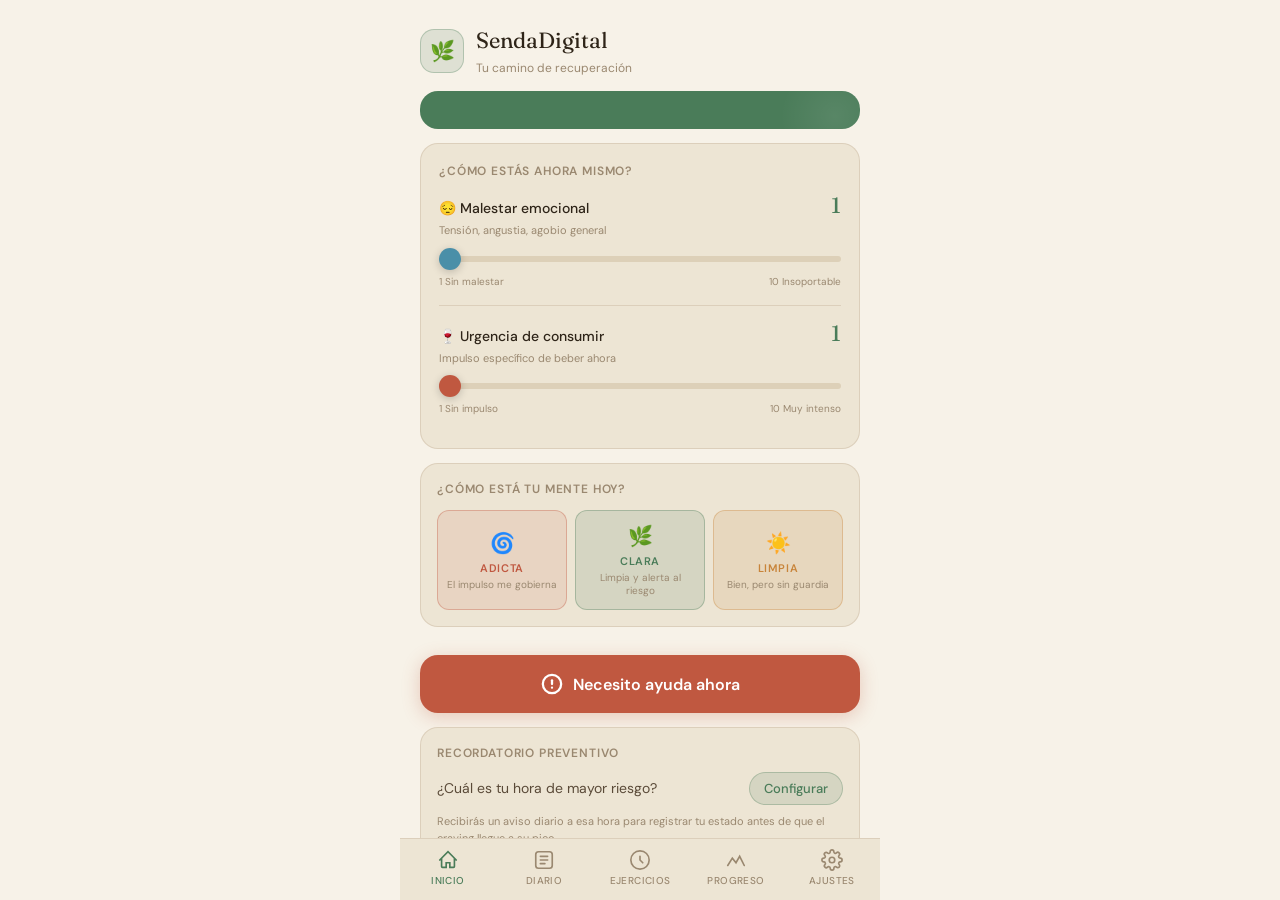
==== commit 976ad3cd: "Add files via upload" ====
--- a/index.html
+++ b/index.html
@@ -41,22 +41,55 @@
 .screen-title{font-family:var(--font-display);font-size:30px;color:var(--text);line-height:1.1}
 
 /* ── HOME ── */
-#home .brand{padding:28px 20px 0;display:flex;align-items:center;gap:12px}
+#home .brand{padding:24px 20px 0;display:flex;align-items:center;gap:12px}
 .brand-logo{width:44px;height:44px;background:var(--moss-dim);border:1.5px solid rgba(74,124,89,.3);border-radius:14px;display:flex;align-items:center;justify-content:center;font-size:20px}
 .brand-name{font-family:var(--font-display);font-size:22px;color:var(--text)}
 .brand-sub{font-size:12px;color:var(--text-dim);margin-top:2px}
 
-.sobriety-card{margin:18px 20px 0;background:var(--moss);border-radius:var(--radius);padding:24px 20px;text-align:center;position:relative;overflow:hidden}
+.sobriety-card{margin:14px 20px 0;background:var(--moss);border-radius:var(--radius);padding:20px 20px 18px;text-align:center;position:relative;overflow:hidden}
 .sobriety-card::before{content:'';position:absolute;top:-30px;right:-30px;width:110px;height:110px;background:radial-gradient(circle,rgba(255,255,255,.08) 0%,transparent 70%);border-radius:50%}
-.sober-days{font-family:var(--font-display);font-size:68px;line-height:1;color:#fff}
+.sober-days{font-family:var(--font-display);font-size:62px;line-height:1;color:#fff}
 .sober-label{font-size:13px;color:rgba(255,255,255,.75);margin-top:4px;letter-spacing:.05em;text-transform:uppercase}
-.sober-since{font-size:12px;color:rgba(255,255,255,.6);margin-top:10px}
-.sober-edit{margin-top:14px;display:inline-block;padding:7px 18px;background:rgba(255,255,255,.15);border:1px solid rgba(255,255,255,.25);border-radius:20px;font-size:12px;color:#fff;cursor:pointer;font-family:var(--font-body);font-weight:500}
+.sober-since{font-size:12px;color:rgba(255,255,255,.6);margin-top:8px}
+.sober-edit{margin-top:12px;display:inline-block;padding:7px 18px;background:rgba(255,255,255,.15);border:1px solid rgba(255,255,255,.25);border-radius:20px;font-size:12px;color:#fff;cursor:pointer;font-family:var(--font-body);font-weight:500}
 
 .eva-msg{margin:10px 20px 0;background:var(--moss-dim);border:1px solid rgba(74,124,89,.25);border-radius:var(--radius-sm);padding:14px 16px;display:none}
 .eva-msg.show{display:block}
 .eva-msg-title{font-size:14px;font-weight:600;color:var(--moss);margin-bottom:4px}
 .eva-msg-body{font-size:13px;color:var(--text-mid);line-height:1.6}
+
+/* ── SLIDERS HOME ── */
+.home-sliders{margin:14px 20px 0;background:var(--warm);border:1px solid var(--border);border-radius:var(--radius);padding:18px}
+.home-sliders-title{font-size:12px;font-weight:600;letter-spacing:.07em;text-transform:uppercase;color:var(--text-dim);margin-bottom:14px}
+.slider-block{margin-bottom:14px}
+.slider-block:last-child{margin-bottom:0}
+.slider-row-label{display:flex;justify-content:space-between;align-items:baseline;margin-bottom:6px}
+.slider-name{font-size:14px;font-weight:500;color:var(--text)}
+.slider-num{font-family:var(--font-display);font-size:22px;line-height:1}
+.slider-num.low{color:var(--moss)}
+.slider-num.mid{color:var(--amber)}
+.slider-num.high{color:var(--rust)}
+.home-slider{width:100%;height:6px;-webkit-appearance:none;appearance:none;border-radius:3px;outline:none;cursor:pointer;transition:background .3s}
+.home-slider.malestar{background:var(--sand)}
+.home-slider.craving{background:var(--sand)}
+.home-slider::-webkit-slider-thumb{-webkit-appearance:none;width:22px;height:22px;border-radius:50%;cursor:pointer;box-shadow:0 2px 8px rgba(0,0,0,.2)}
+.home-slider.malestar::-webkit-slider-thumb{background:var(--sky)}
+.home-slider.craving::-webkit-slider-thumb{background:var(--rust)}
+.slider-labels-row{display:flex;justify-content:space-between;margin-top:5px;font-size:10px;color:var(--text-dim)}
+.slider-hint{margin-top:10px;padding:10px 12px;border-radius:var(--radius-sm);font-size:12px;line-height:1.55;display:none;animation:fadeSlide .25s ease}
+.slider-hint.show{display:block}
+.slider-hint.level-mid{background:var(--amber-dim);border:1px solid rgba(200,132,58,.25);color:var(--amber)}
+.slider-hint.level-high{background:var(--rust-dim);border:1px solid rgba(192,88,64,.25);color:var(--rust)}
+@keyframes fadeSlide{from{opacity:0;transform:translateY(-4px)}to{opacity:1;transform:translateY(0)}}
+
+/* ── VERIFICAR LOS HECHOS INLINE HOME ── */
+.vh-inline{margin:10px 20px 0;background:rgba(192,88,64,.06);border:1px solid rgba(192,88,64,.22);border-radius:var(--radius);padding:16px;display:none;animation:fadeSlide .3s ease}
+.vh-inline.show{display:block}
+.vh-inline-title{font-size:13px;font-weight:600;color:var(--rust);margin-bottom:4px}
+.vh-inline-sub{font-size:12px;color:var(--text-dim);margin-bottom:12px;line-height:1.5}
+.vh-q{margin-bottom:10px}
+.vh-q-label{font-size:12px;font-weight:600;color:var(--text-mid);margin-bottom:5px}
+.vh-input{width:100%;padding:9px 12px;background:var(--cream);border:1px solid var(--border);border-radius:var(--radius-sm);font-family:var(--font-body);font-size:13px;color:var(--text);resize:none;min-height:50px}
 
 /* ── MENTE CLARA ── */
 .mente-card{margin:14px 20px 0;background:var(--warm);border:1px solid var(--border);border-radius:var(--radius);padding:16px}
@@ -77,6 +110,14 @@
 .mente-nota{margin-top:10px;font-size:12px;color:var(--text-dim);line-height:1.5;display:none}
 .mente-nota.show{display:block}
 
+/* Expandible detalle Mente Clara */
+.mente-detail{margin-top:10px;display:none;animation:fadeSlide .2s ease}
+.mente-detail.show{display:block}
+.mente-detail-box{background:var(--cream);border:1px solid var(--border);border-radius:var(--radius-sm);padding:12px 14px}
+.mente-detail-title{font-size:12px;font-weight:600;margin-bottom:6px}
+.mente-detail-body{font-size:12px;color:var(--text-mid);line-height:1.65}
+.mente-detail-link{font-size:11px;color:var(--moss);margin-top:8px;cursor:pointer;text-decoration:underline}
+
 .milestones{margin:14px 20px 0;display:flex;gap:10px;overflow-x:auto;scrollbar-width:none}
 .milestones::-webkit-scrollbar{display:none}
 .milestone{flex-shrink:0;display:flex;flex-direction:column;align-items:center;gap:5px;width:72px}
@@ -87,6 +128,8 @@
 
 #sos-btn{margin:14px 20px 0;width:calc(100% - 40px);padding:18px;background:var(--rust);border:none;border-radius:var(--radius);display:flex;align-items:center;justify-content:center;gap:10px;font-family:var(--font-body);font-size:16px;font-weight:600;color:white;cursor:pointer;box-shadow:0 4px 18px rgba(192,88,64,.28);transition:transform .1s}
 #sos-btn:active{transform:scale(.98)}
+#sos-btn.urgent{animation:pulse 1.5s infinite}
+@keyframes pulse{0%,100%{box-shadow:0 4px 18px rgba(192,88,64,.28)}50%{box-shadow:0 4px 28px rgba(192,88,64,.55)}}
 #sos-btn svg{width:22px;height:22px}
 
 .prevention-card{margin:14px 20px 0;background:var(--warm);border:1px solid var(--border);border-radius:var(--radius);padding:16px}
@@ -113,7 +156,6 @@
 .sos-title{font-family:var(--font-display);font-size:26px;color:var(--rust);margin-bottom:6px}
 .sos-sub{font-size:14px;color:var(--text-mid);margin-bottom:18px}
 
-/* Pros y Contras dentro del SOS */
 .pros-contras-box{background:var(--warm);border:1px solid var(--border);border-radius:var(--radius);padding:16px;margin-bottom:16px}
 .pc-title{font-size:13px;font-weight:600;color:var(--text);margin-bottom:4px}
 .pc-sub{font-size:12px;color:var(--text-dim);margin-bottom:12px;line-height:1.5}
@@ -169,12 +211,10 @@
 .mood-grid{display:flex;flex-wrap:wrap;gap:8px}
 .mood-chip{padding:7px 14px;background:var(--cream);border:1px solid var(--border);border-radius:20px;font-size:13px;color:var(--text-mid);cursor:pointer;transition:all .15s;font-family:var(--font-body)}
 .mood-chip.selected{background:var(--moss-dim);border-color:rgba(74,124,89,.45);color:var(--moss)}
-.halt-badge{display:inline-block;margin-left:6px;padding:2px 7px;background:var(--rust-dim);border-radius:8px;font-size:10px;font-weight:700;color:var(--rust);letter-spacing:.04em;vertical-align:middle}
 .apoyo-btns{display:flex;gap:10px}
 .apoyo-btn{flex:1;padding:12px;background:var(--cream);border:1px solid var(--border);border-radius:var(--radius-sm);font-family:var(--font-body);font-size:14px;font-weight:500;color:var(--text-mid);cursor:pointer;transition:all .15s;text-align:center}
 .apoyo-btn.selected{background:var(--moss-dim);border-color:rgba(74,124,89,.4);color:var(--moss)}
 
-/* Verificar los hechos - aparece si craving ≥7 */
 .verificar-box{margin:14px 20px 0;background:rgba(192,88,64,.06);border:1px solid rgba(192,88,64,.22);border-radius:var(--radius);padding:18px;display:none}
 .verificar-box.show{display:block}
 .verificar-title{font-size:13px;font-weight:600;color:var(--rust);margin-bottom:4px}
@@ -209,7 +249,7 @@
 .chip-red{background:var(--rust-dim);color:var(--rust)}
 .chip-sky{background:var(--sky-dim);color:var(--sky)}
 
-/* ── TAREAS - por momento de uso ── */
+/* ── TAREAS ── */
 .uso-tabs{display:flex;gap:0;margin:14px 20px 0;background:var(--warm);border:1px solid var(--border);border-radius:var(--radius);overflow:hidden}
 .uso-tab{flex:1;padding:11px 6px;text-align:center;cursor:pointer;font-family:var(--font-body);font-size:11px;font-weight:600;color:var(--text-dim);border:none;background:none;transition:all .15s;letter-spacing:.03em;border-right:1px solid var(--border)}
 .uso-tab:last-child{border-right:none}
@@ -217,13 +257,11 @@
 .uso-tab.crisis.active{background:var(--rust)}
 .uso-tab.vulnerable.active{background:var(--amber)}
 .uso-tab.construir.active{background:var(--moss)}
-
 .uso-context{margin:10px 20px 0;padding:10px 14px;border-radius:var(--radius-sm);font-size:12px;line-height:1.55;display:none}
 .uso-context.show{display:block}
 .uso-context.crisis{background:var(--rust-dim);border:1px solid rgba(192,88,64,.2);color:var(--rust)}
 .uso-context.vulnerable{background:var(--amber-dim);border:1px solid rgba(200,132,58,.2);color:var(--amber)}
 .uso-context.construir{background:var(--moss-dim);border:1px solid rgba(74,124,89,.2);color:var(--moss)}
-
 .tarea-card{margin:12px 20px 0;background:var(--warm);border:1px solid var(--border);border-radius:var(--radius);overflow:hidden;cursor:pointer}
 .tarea-card:active{border-color:rgba(74,124,89,.4)}
 .tarea-header{padding:16px;display:flex;align-items:flex-start;gap:12px}
@@ -259,6 +297,7 @@
 .bar-col{flex:1;display:flex;flex-direction:column;align-items:center;gap:5px}
 .bar{width:100%;border-radius:4px 4px 0 0;min-height:4px}
 .bar.craving{background:var(--rust);opacity:.65}
+.bar.malestar{background:var(--sky);opacity:.55}
 .bar-day{font-size:10px;color:var(--text-dim)}
 .legend{display:flex;gap:16px;margin-top:12px}
 .legend-item{display:flex;align-items:center;gap:5px;font-size:11px;color:var(--text-dim)}
@@ -361,44 +400,31 @@
 #timer-name{font-family:var(--font-display);font-size:20px;margin-bottom:6px;color:var(--text)}
 #timer-display{font-family:var(--font-display);font-size:58px;color:var(--moss);line-height:1;margin:20px 0}
 #timer-stop{padding:12px 28px;background:var(--rust-dim);border:1px solid rgba(192,88,64,.3);border-radius:20px;color:var(--rust);font-family:var(--font-body);font-size:14px;font-weight:500;cursor:pointer}
+
+/* ── MENTE SABIA MODAL ── */
+#mente-sabia-overlay{display:none;position:fixed;inset:0;background:rgba(46,36,24,.8);z-index:110;align-items:center;justify-content:center;padding:24px}
+#mente-sabia-overlay.open{display:flex}
+#mente-sabia-modal{background:var(--cream);border-radius:var(--radius);padding:28px 24px;width:100%;max-width:440px;max-height:85vh;overflow-y:auto;animation:fadeIn .2s ease}
+.ms-title{font-family:var(--font-display);font-size:22px;color:var(--text);margin-bottom:6px}
+.ms-sub{font-size:13px;color:var(--text-dim);margin-bottom:18px;line-height:1.55}
+.ms-venn{display:flex;justify-content:space-between;gap:8px;margin-bottom:18px}
+.ms-state{flex:1;border-radius:var(--radius-sm);padding:14px 10px;text-align:center}
+.ms-state.adicta{background:var(--rust-dim);border:1.5px solid rgba(192,88,64,.3)}
+.ms-state.clara{background:var(--moss-dim);border:1.5px solid rgba(74,124,89,.4)}
+.ms-state.limpia{background:var(--amber-dim);border:1.5px solid rgba(200,132,58,.3)}
+.ms-state-icon{font-size:24px;margin-bottom:6px}
+.ms-state-name{font-size:12px;font-weight:700;letter-spacing:.05em;text-transform:uppercase;margin-bottom:6px}
+.ms-state.adicta .ms-state-name{color:var(--rust)}
+.ms-state.clara .ms-state-name{color:var(--moss)}
+.ms-state.limpia .ms-state-name{color:var(--amber)}
+.ms-state-desc{font-size:11px;color:var(--text-mid);line-height:1.45}
+.ms-section{margin-bottom:16px}
+.ms-section-title{font-size:12px;font-weight:700;letter-spacing:.06em;text-transform:uppercase;color:var(--text-dim);margin-bottom:8px}
+.ms-section-body{font-size:13px;color:var(--text-mid);line-height:1.65}
+.ms-close{margin-top:4px;width:100%;padding:13px;background:var(--moss-dim);border:1px solid rgba(74,124,89,.3);border-radius:var(--radius-sm);color:var(--moss);font-family:var(--font-body);font-size:14px;font-weight:500;cursor:pointer}
+
 #toast{position:fixed;bottom:96px;left:50%;transform:translateX(-50%) translateY(10px);background:var(--moss);border-radius:20px;padding:10px 20px;font-size:13px;font-weight:500;color:white;opacity:0;transition:all .25s;z-index:50;white-space:nowrap;pointer-events:none}
 #toast.show{opacity:1;transform:translateX(-50%) translateY(0)}
-
-/* MURO DE SINCERIDAD */
-#muro-overlay{display:none;position:fixed;inset:0;background:#fff;z-index:500;flex-direction:column;align-items:center;justify-content:center;padding:32px;text-align:center}
-#muro-overlay.open{display:flex}
-.muro-icon{font-size:52px;margin-bottom:20px}
-.muro-title{font-family:var(--font-display);font-size:26px;color:var(--earth);margin-bottom:12px;line-height:1.2}
-.muro-body{font-size:15px;color:var(--text-mid);line-height:1.75;margin-bottom:28px;max-width:360px}
-.muro-actions{display:flex;flex-direction:column;gap:10px;width:100%;max-width:340px}
-.muro-call{display:block;padding:16px;background:var(--rust);border-radius:var(--radius);font-family:var(--font-body);font-size:15px;font-weight:600;color:white;text-decoration:none;text-align:center}
-.muro-unlock-row{display:flex;gap:8px}
-.muro-unlock-input{flex:1;padding:13px 14px;background:var(--warm);border:1.5px solid var(--border);border-radius:var(--radius-sm);font-family:var(--font-body);font-size:18px;color:var(--text);letter-spacing:.15em;text-align:center}
-.muro-unlock-btn{padding:13px 18px;background:var(--moss);border:none;border-radius:var(--radius-sm);color:white;font-family:var(--font-body);font-size:14px;font-weight:600;cursor:pointer}
-.muro-note{font-size:12px;color:var(--text-dim);margin-top:8px;line-height:1.5}
-.consumo-btn{margin:8px 20px 0;width:calc(100% - 40px);padding:13px;background:none;border:1.5px solid rgba(122,92,58,.3);border-radius:var(--radius);font-family:var(--font-body);font-size:13px;font-weight:500;color:var(--earth);cursor:pointer;display:flex;align-items:center;justify-content:center;gap:8px;transition:all .15s}
-.consumo-btn:active{background:var(--earth-dim)}
-
-/* SURF TIMER */
-#surf-timer-overlay{display:none;position:fixed;inset:0;background:rgba(46,36,24,.88);z-index:130;align-items:center;justify-content:center;padding:24px}
-#surf-timer-overlay.open{display:flex}
-#surf-timer-modal{background:var(--cream);border-radius:var(--radius);padding:30px 24px;width:100%;max-width:400px;text-align:center;animation:fadeIn .2s ease}
-.surf-wave{font-size:44px;display:block;animation:wv 3s ease-in-out infinite;margin-bottom:8px}
-@keyframes wv{0%,100%{transform:translateY(0)}50%{transform:translateY(-8px)}}
-.surf-time-display{font-family:var(--font-display);font-size:54px;color:var(--earth);line-height:1;margin-bottom:8px}
-.surf-progress{width:100%;height:6px;background:var(--sand);border-radius:3px;margin-bottom:16px;overflow:hidden}
-.surf-progress-bar{height:100%;background:var(--moss);border-radius:3px;transition:width 1s linear;width:100%}
-.surf-phrase{background:var(--moss-dim);border:1px solid rgba(74,124,89,.2);border-radius:var(--radius-sm);padding:14px 16px;font-size:14px;color:var(--moss);font-style:italic;line-height:1.65;margin-bottom:18px;min-height:68px;display:flex;align-items:center;justify-content:center;transition:opacity .4s}
-.surf-phrase.fade{opacity:0}
-.surf-stop-btn{padding:11px 28px;background:var(--warm);border:1px solid var(--border);border-radius:20px;color:var(--text-dim);font-family:var(--font-body);font-size:14px;cursor:pointer}
-
-/* HABILIDADES USADAS HOY */
-.skills-today-box{margin:14px 20px 0;background:var(--warm);border:1px solid var(--border);border-radius:var(--radius);padding:18px}
-.skills-today-top{display:flex;align-items:center;justify-content:space-between;margin-bottom:12px}
-.skills-today-val{font-family:var(--font-display);font-size:46px;color:var(--moss);line-height:1}
-.skills-today-label{font-size:12px;color:var(--text-dim);line-height:1.45;text-align:right;max-width:160px}
-.skills-today-list{display:flex;gap:6px;flex-wrap:wrap}
-.skill-chip{padding:4px 10px;background:var(--moss-dim);border-radius:20px;font-size:12px;color:var(--moss)}
 </style>
 </head>
 <body>
@@ -418,6 +444,64 @@
   <div class="eva-msg" id="eva-msg">
     <div class="eva-msg-title">🌱 Empezamos de nuevo</div>
     <div class="eva-msg-body">Una caída no te condena a no dejarlo nunca. Has vuelto — eso es lo que importa. Lo que has aprendido permanece.</div>
+  </div>
+
+  <!-- SLIDERS HOME -->
+  <div class="home-sliders">
+    <div class="home-sliders-title">¿Cómo estás ahora mismo?</div>
+
+    <div class="slider-block">
+      <div class="slider-row-label">
+        <div>
+          <span class="slider-name">😔 Malestar emocional</span>
+          <div style="font-size:11px;color:var(--text-dim);margin-top:2px">Tensión, angustia, agobio general</div>
+        </div>
+        <span class="slider-num low" id="home-val-malestar">1</span>
+      </div>
+      <input type="range" class="home-slider malestar" id="home-sl-malestar" min="1" max="10" value="1" oninput="onHomeMalestarChange(this.value)">
+      <div class="slider-labels-row"><span>1 Sin malestar</span><span>10 Insoportable</span></div>
+    </div>
+
+    <div class="slider-hint" id="hint-malestar-mid">
+      🟡 Malestar moderado. Prueba un ejercicio preventivo antes de que suba.
+      <button onclick="goTo('tareas');switchUsoExternal('vulnerable')" style="margin-top:6px;display:block;padding:6px 14px;background:var(--amber-dim);border:1px solid rgba(200,132,58,.3);border-radius:12px;font-family:var(--font-body);font-size:12px;color:var(--amber);cursor:pointer">Ver ejercicios preventivos →</button>
+    </div>
+    <div class="slider-hint" id="hint-malestar-high">
+      🔴 Malestar alto. Usa el botón SOS o Verificar los hechos abajo.
+    </div>
+
+    <div class="slider-block" style="margin-top:16px;padding-top:16px;border-top:1px solid var(--border)">
+      <div class="slider-row-label">
+        <div>
+          <span class="slider-name">🍷 Urgencia de consumir</span>
+          <div style="font-size:11px;color:var(--text-dim);margin-top:2px">Impulso específico de beber ahora</div>
+        </div>
+        <span class="slider-num low" id="home-val-craving">1</span>
+      </div>
+      <input type="range" class="home-slider craving" id="home-sl-craving" min="1" max="10" value="1" oninput="onHomeCravingChange(this.value)">
+      <div class="slider-labels-row"><span>1 Sin impulso</span><span>10 Muy intenso</span></div>
+    </div>
+
+    <div class="slider-hint" id="hint-craving-mid">
+      🟡 Impulso moderado. El craving dura solo 15-20 min. ¿Ya revisaste los Pros y Contras?
+    </div>
+    <div class="slider-hint" id="hint-craving-high">
+      🔴 Craving alto. Muchas veces el impulso se dispara por cómo interpretamos la situación, no por los hechos.
+    </div>
+  </div>
+
+  <!-- VERIFICAR LOS HECHOS INLINE (aparece si craving ≥7 o malestar ≥7) -->
+  <div class="vh-inline" id="vh-home">
+    <div class="vh-inline-title">⚠️ Verificar los hechos</div>
+    <div class="vh-inline-sub">Tómate un momento. Muchas emociones surgen de cómo interpretamos los eventos, no de los eventos en sí. (RE Ficha 4)</div>
+    <div class="vh-q">
+      <div class="vh-q-label">¿Qué situación ha desencadenado esto?</div>
+      <textarea class="vh-input" id="vh-home-evento" placeholder="Describe brevemente qué pasó..."></textarea>
+    </div>
+    <div class="vh-q">
+      <div class="vh-q-label">¿Hay otra interpretación posible?</div>
+      <textarea class="vh-input" id="vh-home-interp" placeholder="¿Estoy leyendo la situación de forma extrema?..."></textarea>
+    </div>
   </div>
 
   <!-- MENTE CLARA -->
@@ -441,6 +525,13 @@
       </button>
     </div>
     <div class="mente-nota" id="mente-nota"></div>
+    <div class="mente-detail" id="mente-detail">
+      <div class="mente-detail-box">
+        <div class="mente-detail-title" id="mente-detail-title"></div>
+        <div class="mente-detail-body" id="mente-detail-body"></div>
+      </div>
+      <div class="mente-detail-link" onclick="openMenteSabia()">¿Qué significa Mente Clara? Ver explicación completa →</div>
+    </div>
   </div>
 
   <div class="milestones" id="milestones-row"></div>
@@ -449,8 +540,6 @@
     <svg viewBox="0 0 24 24" fill="none" stroke="currentColor" stroke-width="2.5" stroke-linecap="round"><circle cx="12" cy="12" r="10"/><line x1="12" y1="8" x2="12" y2="12"/><line x1="12" y1="16" x2="12.01" y2="16"/></svg>
     Necesito ayuda ahora
   </button>
-
-  <button class="consumo-btn" onclick="abrirMuro()">📋 Registrar consumo — Muro de Sinceridad</button>
 
   <div class="prevention-card">
     <div class="prevention-title">Recordatorio preventivo</div>
@@ -463,7 +552,7 @@
 
   <div class="quick-title">Accesos rápidos</div>
   <div class="quick-grid">
-    <button class="quick-btn" onclick="goTo('diario')"><div class="q-icon" style="background:var(--moss-dim)">📓</div><div class="q-label">Diario de hoy</div><div class="q-sub">Registro EMA</div></button>
+    <button class="quick-btn" onclick="goTo('diario')"><div class="q-icon" style="background:var(--moss-dim)">📓</div><div class="q-label">Diario de hoy</div><div class="q-sub">Registro completo</div></button>
     <button class="quick-btn" onclick="goTo('tareas')"><div class="q-icon" style="background:var(--amber-dim)">🧘</div><div class="q-label">Ejercicios</div><div class="q-sub">Por momento de uso</div></button>
     <button class="quick-btn" onclick="goTo('progreso')"><div class="q-icon" style="background:var(--bark-dim)">📈</div><div class="q-label">Mi progreso</div><div class="q-sub">Estadísticas</div></button>
     <button class="quick-btn" onclick="goTo('ajustes')"><div class="q-icon" style="background:var(--earth-dim)">⚙️</div><div class="q-label">Ajustes</div><div class="q-sub">Perfil y datos</div></button>
@@ -473,27 +562,34 @@
 <!-- DIARIO -->
 <div id="diario" class="screen">
   <div class="screen-header"><div class="screen-label">Evaluación diaria</div><div class="screen-title">¿Cómo estás hoy?</div></div>
-  <p class="ema-intro">Responde con honestidad. Solo tú ves estos datos. Ayudan a entender tu patrón y prevenir recaídas.</p>
+  <p class="ema-intro">Responde con honestidad. Solo tú ves estos datos.</p>
+
+  <div class="ema-question">
+    <div class="ema-q-label">Malestar emocional</div>
+    <div class="ema-q-text">¿Cuál ha sido tu nivel máximo de malestar emocional hoy?</div>
+    <div class="slider-val" id="val-malestar">5</div>
+    <input type="range" class="ema-slider" id="sl-malestar" min="1" max="10" value="5" oninput="document.getElementById('val-malestar').textContent=this.value">
+    <div class="slider-labels"><span>1 Sin malestar</span><span>10 Muy intenso</span></div>
+  </div>
 
   <div class="ema-question">
     <div class="ema-q-label">Craving</div>
     <div class="ema-q-text">¿Cuál ha sido tu nivel máximo de urgencia por consumir hoy?</div>
     <div class="slider-val" id="val-craving">5</div>
-    <input type="range" class="ema-slider" id="sl-craving" min="0" max="10" value="5" oninput="onCravingChange(this.value)">
-    <div class="slider-labels"><span>0 Sin impulso</span><span>10 Muy intenso</span></div>
-  </div>
-
-  <!-- Verificar los hechos aparece si craving ≥7 -->
+    <input type="range" class="ema-slider" id="sl-craving" min="1" max="10" value="5" oninput="onCravingChange(this.value)">
+    <div class="slider-labels"><span>1 Sin impulso</span><span>10 Muy intenso</span></div>
+  </div>
+
   <div class="verificar-box" id="verificar-box">
     <div class="verificar-title">⚠️ Craving alto — Verificar los hechos</div>
-    <div class="verificar-sub">Antes de continuar, tómate un momento. Muchas veces el craving se dispara por cómo interpretamos los eventos, no por los eventos en sí. (Regulación Emocional Ficha 4)</div>
+    <div class="verificar-sub">Tómate un momento. Muchas veces el craving se dispara por cómo interpretamos los eventos. (RE Ficha 4)</div>
     <div class="verificar-q">
       <div class="verificar-q-label">¿Qué evento o situación ha desencadenado este impulso?</div>
       <textarea class="verificar-input" id="vh-evento" placeholder="Describe brevemente qué pasó (quién, qué, cuándo)..."></textarea>
     </div>
     <div class="verificar-q">
-      <div class="verificar-q-label">¿Hay alguna interpretación diferente posible de lo que pasó?</div>
-      <textarea class="verificar-input" id="vh-interpretacion" placeholder="¿Podría estar leyendo la situación de forma extrema o parcial?..."></textarea>
+      <div class="verificar-q-label">¿Hay alguna interpretación diferente posible?</div>
+      <textarea class="verificar-input" id="vh-interpretacion" placeholder="¿Podría estar leyendo la situación de forma extrema?..."></textarea>
     </div>
     <div class="verificar-q">
       <div class="verificar-q-label">¿Cuál es la probabilidad real de que ocurra lo que temes?</div>
@@ -505,20 +601,20 @@
     <div class="ema-q-label">Estado emocional</div>
     <div class="ema-q-text">¿Cuál ha sido tu estado predominante en las últimas horas?</div>
     <div class="mood-grid">
-      <button class="mood-chip" data-halt="-" onclick="selectMood(this)">😌 Calma</button>
-      <button class="mood-chip" data-halt="A" onclick="selectMood(this)">😰 Ansiedad <span class="halt-badge">A</span></button>
-      <button class="mood-chip" data-halt="A" onclick="selectMood(this)">😔 Tristeza <span class="halt-badge">A</span></button>
-      <button class="mood-chip" data-halt="A" onclick="selectMood(this)">😠 Irritabilidad <span class="halt-badge">A</span></button>
-      <button class="mood-chip" data-halt="-" onclick="selectMood(this)">😊 Alegría</button>
-      <button class="mood-chip" data-halt="T" onclick="selectMood(this)">😴 Agotamiento <span class="halt-badge">T</span></button>
-      <button class="mood-chip" data-halt="L" onclick="selectMood(this)">🫤 Vacío <span class="halt-badge">L</span></button>
-      <button class="mood-chip" data-halt="H" onclick="selectMood(this)">🤢 Malestar físico <span class="halt-badge">H</span></button>
+      <button class="mood-chip" onclick="selectMood(this)">😌 Calma</button>
+      <button class="mood-chip" onclick="selectMood(this)">😰 Ansiedad</button>
+      <button class="mood-chip" onclick="selectMood(this)">😔 Tristeza</button>
+      <button class="mood-chip" onclick="selectMood(this)">😠 Irritabilidad</button>
+      <button class="mood-chip" onclick="selectMood(this)">😊 Alegría</button>
+      <button class="mood-chip" onclick="selectMood(this)">😴 Agotamiento</button>
+      <button class="mood-chip" onclick="selectMood(this)">🫤 Vacío</button>
+      <button class="mood-chip" onclick="selectMood(this)">🤢 Malestar físico</button>
     </div>
   </div>
 
   <div class="ema-question">
     <div class="ema-q-label">Autoeficacia</div>
-    <div class="ema-q-text">¿Cuánto confías ahora en mantener tu abstinencia las próximas 24 horas?</div>
+    <div class="ema-q-text">¿Cuánto confías en mantener tu abstinencia las próximas 24 horas?</div>
     <div class="slider-val" id="val-eficacia">7</div>
     <input type="range" class="ema-slider" id="sl-eficacia" min="1" max="10" value="7" oninput="document.getElementById('val-eficacia').textContent=this.value">
     <div class="slider-labels"><span>1 Muy difícil</span><span>10 Muy seguro/a</span></div>
@@ -526,7 +622,7 @@
 
   <div class="ema-question">
     <div class="ema-q-label">Descanso</div>
-    <div class="ema-q-text">¿Cuántas horas dormiste y cómo calificarías la calidad?</div>
+    <div class="ema-q-text">¿Cuántas horas dormiste y cómo fue la calidad?</div>
     <div style="display:flex;gap:14px">
       <div style="flex:1"><div class="ema-q-label" style="margin-bottom:4px">Horas</div><div class="slider-val" id="val-horas">7</div><input type="range" class="ema-slider" id="sl-horas" min="0" max="12" value="7" oninput="document.getElementById('val-horas').textContent=this.value"></div>
       <div style="flex:1"><div class="ema-q-label" style="margin-bottom:4px">Calidad</div><div class="slider-val" id="val-calidad">3</div><input type="range" class="ema-slider" id="sl-calidad" min="1" max="5" value="3" oninput="document.getElementById('val-calidad').textContent=this.value"></div>
@@ -541,7 +637,7 @@
 
   <div class="please-section">
     <div class="please-title-row"><div class="please-badge">PLEASE</div><div class="ema-q-label" style="margin:0">Vulnerabilidad biológica</div></div>
-    <div class="please-desc">Estos hábitos reducen tu umbral de resistencia al craving. Marca lo que has cuidado hoy. (RE Ficha 14)</div>
+    <div class="please-desc">Estos hábitos reducen tu umbral de resistencia. Marca lo que has cuidado hoy. (RE Ficha 14)</div>
     <div class="please-grid">
       <div class="please-item"><span class="please-letter">PL</span><span class="please-label">He atendido algún malestar físico</span><label class="toggle-wrap"><input type="checkbox" id="pl-enfermedad"><span class="toggle-track"></span><span class="toggle-thumb"></span></label></div>
       <div class="please-item"><span class="please-letter">E</span><span class="please-label">He evitado otras sustancias</span><label class="toggle-wrap"><input type="checkbox" id="pl-sustancias"><span class="toggle-track"></span><span class="toggle-thumb"></span></label></div>
@@ -558,17 +654,14 @@
 <!-- TAREAS -->
 <div id="tareas" class="screen">
   <div class="screen-header"><div class="screen-label">Habilidades DBT</div><div class="screen-title">Ejercicios</div></div>
-
   <div class="uso-tabs">
-    <button class="uso-tab crisis active" id="tab-crisis" onclick="switchUso('crisis',this)">🔴 Crisis</button>
-    <button class="uso-tab vulnerable" id="tab-vulnerable" onclick="switchUso('vulnerable',this)">🟡 Vulnerable</button>
-    <button class="uso-tab construir" id="tab-construir" onclick="switchUso('construir',this)">🟢 Construir</button>
-  </div>
-
+    <button class="uso-tab crisis active" id="tab-crisis" onclick="switchUso('crisis')">🔴 Crisis</button>
+    <button class="uso-tab vulnerable" id="tab-vulnerable" onclick="switchUso('vulnerable')">🟡 Vulnerable</button>
+    <button class="uso-tab construir" id="tab-construir" onclick="switchUso('construir')">🟢 Construir</button>
+  </div>
   <div class="uso-context crisis show" id="ctx-crisis">Para cuando el craving aprieta ahora mismo y necesitas reducir la activación. Tolerancia al malestar sesiones 3-4.</div>
   <div class="uso-context vulnerable" id="ctx-vulnerable">Para cuando detectas señales de riesgo moderado. Actúa antes de llegar al pico. Regulación emocional sesiones 11-12.</div>
   <div class="uso-context construir" id="ctx-construir">Para el día a día sin urgencia. Construye resiliencia a largo plazo. Adicciones sesión 7-9 y Regulación emocional sesión 13.</div>
-
   <div id="tareas-list"></div>
 </div>
 
@@ -576,16 +669,14 @@
 <div id="progreso" class="screen">
   <div class="screen-header"><div class="screen-label">Tu evolución</div><div class="screen-title">Progreso</div></div>
   <div class="stat-row" id="stat-row"></div>
-  <div class="skills-today-box">
-    <div class="chart-title">Habilidades usadas hoy</div>
-    <div class="skills-today-top">
-      <div class="skills-today-val" id="skills-count">0</div>
-      <div class="skills-today-label">Cada habilidad usada refuerza el proceso, no solo el resultado</div>
-    </div>
-    <div class="skills-today-list" id="skills-list"><span style="font-size:13px;color:var(--text-dim)">Ninguna todavía — usa un ejercicio para registrarla</span></div>
-  </div>
-  <div class="mini-chart"><div class="chart-title">Craving — últimos 7 días</div><div class="bar-chart" id="bar-chart"></div></div>
-  <div class="halt-week-box"><div class="chart-title">Perfil HALT semanal</div><div style="font-size:12px;color:var(--text-dim);margin-bottom:4px">Factores de riesgo emocional detectados esta semana.</div><div class="halt-row" id="halt-row"></div></div>
+  <div class="mini-chart">
+    <div class="chart-title">Craving y malestar — últimos 7 días</div>
+    <div class="bar-chart" id="bar-chart"></div>
+    <div class="legend">
+      <div class="legend-item"><div class="legend-dot" style="background:var(--rust)"></div>Craving</div>
+      <div class="legend-item"><div class="legend-dot" style="background:var(--sky)"></div>Malestar</div>
+    </div>
+  </div>
   <div class="mente-week-box"><div class="chart-title">Mente Clara — esta semana</div><div class="mente-week-row" id="mente-week-row"></div></div>
   <div class="halt-week-box" style="border-color:rgba(74,143,168,.2);background:var(--sky-dim)"><div class="chart-title" style="color:var(--sky)">PLEASE — adherencia semanal</div><div class="halt-row" id="please-row"></div></div>
   <div style="padding:14px 20px 0"><div class="screen-label" style="margin-bottom:10px">Logros</div><div class="logros-grid" id="logros-grid"></div></div>
@@ -596,9 +687,9 @@
   <div class="screen-header"><div class="screen-label">Mi perfil</div><div class="screen-title">Ajustes</div></div>
   <div class="profile-box"><div class="profile-avatar">🌿</div><div class="profile-name">Usuario</div><div class="profile-id" id="profile-id">ID: —</div></div>
   <div class="settings-section"><div class="settings-section-title">Emergencia</div><div class="settings-row" onclick="editContact()"><div><div class="settings-row-label">Contacto de confianza</div><div class="settings-row-val" id="contact-display">No configurado</div></div><svg viewBox="0 0 24 24" fill="none" stroke="currentColor" stroke-width="2"><path d="M9 18l6-6-6-6"/></svg></div></div>
-  <div class="settings-section"><div class="settings-section-title">Terapeuta</div><div class="settings-row" onclick="openTerapeuta()"><div><div class="settings-row-label">Acceso del terapeuta</div><div class="settings-row-val">Informe semanal protegido</div></div><svg viewBox="0 0 24 24" fill="none" stroke="currentColor" stroke-width="2"><path d="M9 18l6-6-6-6"/></svg></div><div class="settings-row" onclick="changePin()"><div><div class="settings-row-label">Cambiar PIN</div><div class="settings-row-val">4 dígitos</div></div><svg viewBox="0 0 24 24" fill="none" stroke="currentColor" stroke-width="2"><path d="M9 18l6-6-6-6"/></svg></div><div class="settings-row" onclick="cambiarCodigoMuro()"><div><div class="settings-row-label">Código del Muro de Sinceridad</div><div class="settings-row-val" id="muro-code-display">TERAPIA (defecto)</div></div><svg viewBox="0 0 24 24" fill="none" stroke="currentColor" stroke-width="2"><path d="M9 18l6-6-6-6"/></svg></div></div>
+  <div class="settings-section"><div class="settings-section-title">Terapeuta</div><div class="settings-row" onclick="openTerapeuta()"><div><div class="settings-row-label">Acceso del terapeuta</div><div class="settings-row-val">Informe semanal protegido</div></div><svg viewBox="0 0 24 24" fill="none" stroke="currentColor" stroke-width="2"><path d="M9 18l6-6-6-6"/></svg></div><div class="settings-row" onclick="changePin()"><div><div class="settings-row-label">Cambiar PIN</div><div class="settings-row-val">4 dígitos</div></div><svg viewBox="0 0 24 24" fill="none" stroke="currentColor" stroke-width="2"><path d="M9 18l6-6-6-6"/></svg></div></div>
   <div class="settings-section"><div class="settings-section-title">Datos</div><div class="settings-row" onclick="exportData()"><div class="settings-row-label">Exportar mis datos</div><svg viewBox="0 0 24 24" fill="none" stroke="currentColor" stroke-width="2"><path d="M9 18l6-6-6-6"/></svg></div><div class="settings-row" onclick="if(confirm('¿Borrar todos los datos?'))clearData()"><div class="settings-row-label" style="color:var(--rust)">Borrar todos mis datos</div><svg viewBox="0 0 24 24" fill="none" stroke="currentColor" stroke-width="2"><path d="M9 18l6-6-6-6"/></svg></div></div>
-  <div class="data-note"><strong>Privacidad:</strong> Todos tus datos se almacenan únicamente en este dispositivo. No se envían a ningún servidor externo. Tu identidad está protegida por un código UUID anónimo.</div>
+  <div class="data-note"><strong>Privacidad:</strong> Todos tus datos se almacenan únicamente en este dispositivo. No se envían a ningún servidor externo.</div>
 </div>
 
 <nav id="nav">
@@ -616,43 +707,37 @@
   <div class="sos-handle"></div>
   <div class="sos-title">Estás a salvo 🌿</div>
   <div class="sos-sub">El impulso pasará. Empieza por los pros y contras — te ayuda a ganar tiempo.</div>
-
-  <!-- PROS Y CONTRAS -->
   <div class="pros-contras-box">
     <div class="pc-title">Pros y Contras ante el impulso</div>
-    <div class="pc-sub">Antes de actuar sobre el craving, mira esta balanza. Llevarla siempre en el móvil es parte del plan. (Tolerancia al malestar Ficha 4)</div>
+    <div class="pc-sub">Antes de actuar sobre el craving, mira esta balanza. (TM Ficha 4)</div>
     <div class="pc-grid">
       <div class="pc-col pros">
         <div class="pc-col-title">✓ Si no bebo</div>
         <div class="pc-item">Mantengo mi sobriedad y mis logros</div>
-        <div class="pc-item">Mañana me sentiré bien conmigo mismo/a</div>
+        <div class="pc-item">Mañana me sentiré bien conmigo</div>
         <div class="pc-item">Protejo mis relaciones y mi salud</div>
-        <div class="pc-item">El impulso durará solo 15-20 minutos</div>
+        <div class="pc-item">El impulso dura solo 15-20 minutos</div>
       </div>
       <div class="pc-col cons">
         <div class="pc-col-title">✗ Si bebo</div>
         <div class="pc-item">Vuelvo a cero en el contador</div>
-        <div class="pc-item">La culpa y vergüenza empeorarán el estado</div>
+        <div class="pc-item">La culpa empeorará el estado</div>
         <div class="pc-item">Un trago nunca se queda solo</div>
         <div class="pc-item">Rompo la promesa que me hice</div>
       </div>
     </div>
     <div class="pc-reflect">Recuerda: beber no resuelve el problema que generó el craving. Solo lo pospone y lo complica.</div>
   </div>
-
-  <div class="breathing-box"><div id="breath-circle">🫁</div><div id="breath-phase">Respiración 4-7-8</div><div id="breath-count">Reduce la activación del sistema nervioso</div><button id="breath-start" onclick="startBreathing()">Iniciar ejercicio</button></div>
-
+  <div class="breathing-box"><div id="breath-circle">🫁</div><div id="breath-phase">Respiración 4-6-8</div><div id="breath-count">Reduce la activación del sistema nervioso</div><button id="breath-start" onclick="startBreathing()">Iniciar ejercicio</button></div>
   <div class="sos-techniques">
-    <button class="technique-btn" onclick="showTechnique('temp')"><span class="technique-icon">🧊</span><div><div class="technique-name">Técnica TIP — Temperatura (DBT)</div><div class="technique-desc">Activa el reflejo de buceo. Reduce el craving en 30 seg.</div></div></button>
-    <button class="technique-btn" onclick="showTechnique('surf')"><span class="technique-icon">🌊</span><div><div class="technique-name">Surf del craving (ACT)</div><div class="technique-desc">Observa el impulso sin actuar. Dura solo 15-20 minutos.</div></div></button>
-    <button class="technique-btn" onclick="abrirSurfTimer()"><span class="technique-icon">⏱️</span><div><div class="technique-name">Cronómetro de surf — 15 min</div><div class="technique-desc">Frases de aceptación mientras cabalgas la ola.</div></div></button>
-    <button class="technique-btn" onclick="showTechnique('distrae')"><span class="technique-icon">🔄</span><div><div class="technique-name">Distráete (TM Ficha 6)</div><div class="technique-desc">Cambia la atención. Sal de la situación un momento.</div></div></button>
-  </div>
-
+    <button class="technique-btn" onclick="showTechnique('temp')"><span class="technique-icon">🧊</span><div><div class="technique-name">Técnica TIP — Temperatura</div><div class="technique-desc">Activa el reflejo de buceo. Reduce el craving en 30 seg.</div></div></button>
+    <button class="technique-btn" onclick="showTechnique('surf')"><span class="technique-icon">🌊</span><div><div class="technique-name">Surf del craving</div><div class="technique-desc">Observa el impulso sin actuar. Dura solo 15-20 minutos.</div></div></button>
+    <button class="technique-btn" onclick="showTechnique('distrae')"><span class="technique-icon">🔄</span><div><div class="technique-name">Distráete</div><div class="technique-desc">Cambia la atención. Sal de la situación un momento.</div></div></button>
+  </div>
   <div style="font-size:12px;color:var(--text-dim);margin-bottom:10px;font-weight:600;letter-spacing:.06em;text-transform:uppercase">Llamar ahora</div>
   <div class="sos-contacts">
     <a class="contact-btn urgent" href="tel:900161515"><svg viewBox="0 0 24 24" fill="none" stroke="var(--rust)" stroke-width="2" stroke-linecap="round"><path d="M22 16.92v3a2 2 0 01-2.18 2A19.79 19.79 0 013.6 4.18 2 2 0 015.59 2h3a2 2 0 012 1.72c.127.96.361 1.903.7 2.81a2 2 0 01-.45 2.11L9.91 9.91a16 16 0 006.18 6.18l.91-.91a2 2 0 012.11-.45c.907.339 1.85.573 2.81.7A2 2 0 0122 16.92z"/></svg><div><div class="contact-name" style="color:var(--rust)">Línea de adicciones</div><div class="contact-num">900 161 515 · Gratuito 24h</div></div></a>
-    <a class="contact-btn" href="tel:024"><svg viewBox="0 0 24 24" fill="none" stroke="var(--moss)" stroke-width="2" stroke-linecap="round"><path d="M22 16.92v3a2 2 0 01-2.18 2A19.79 19.79 0 013.6 4.18 2 2 0 015.59 2h3a2 2 0 012 1.72c.127.96.361 1.903.7 2.81a2 2 0 01-.45 2.11L9.91 9.91a16 16 0 006.18 6.18l.91-.91a2 2 0 012.11-.45c.907.339 1.85.573 2.81.7A2 2 0 0122 16.92z"/></svg><div><div class="contact-name">Línea atención conducta suicida</div><div class="contact-num">024 · Gratuito 24h</div></div></a>
+    <a class="contact-btn" href="tel:024"><svg viewBox="0 0 24 24" fill="none" stroke="var(--moss)" stroke-width="2" stroke-linecap="round"><path d="M22 16.92v3a2 2 0 01-2.18 2A19.79 19.79 0 013.6 4.18 2 2 0 015.59 2h3a2 2 0 012 1.72c.127.96.361 1.903.7 2.81a2 2 0 01-.45 2.11L9.91 9.91a16 16 0 006.18 6.18l.91-.91a2 2 0 012.11-.45c.907.339 1.85.573 2.81.7A2 2 0 0122 16.92z"/></svg><div><div class="contact-name">Línea conducta suicida</div><div class="contact-num">024 · Gratuito 24h</div></div></a>
     <button class="contact-btn" onclick="callMyContact()"><svg viewBox="0 0 24 24" fill="none" stroke="var(--amber)" stroke-width="2" stroke-linecap="round"><path d="M20 21v-2a4 4 0 00-4-4H8a4 4 0 00-4 4v2"/><circle cx="12" cy="7" r="4"/></svg><div><div class="contact-name" style="color:var(--amber)">Mi contacto de confianza</div><div class="contact-num" id="my-contact-display">Configurar en Ajustes</div></div></button>
   </div>
   <button id="sos-close" onclick="document.getElementById('sos-overlay').classList.remove('open');stopBreathing()">Ya estoy mejor, cerrar</button>
@@ -662,6 +747,45 @@
 <div id="technique-overlay" onclick="if(event.target===this)closeTechnique()">
   <div id="technique-modal"><div id="technique-title"></div><div id="technique-body"></div><button id="technique-close" onclick="closeTechnique()">Entendido</button></div>
 </div>
+
+<!-- MENTE SABIA MODAL -->
+<div id="mente-sabia-overlay" onclick="if(event.target===this)document.getElementById('mente-sabia-overlay').classList.remove('open')">
+<div id="mente-sabia-modal">
+  <div class="ms-title">Mente Sabia y Mente Clara</div>
+  <div class="ms-sub">En DBT, todos tenemos una <em>Mente Racional</em> (fría, lógica) y una <em>Mente Emocional</em> (caliente, impulsiva). La <strong>Mente Sabia</strong> es el punto intermedio — integra razón y emoción. Para quienes trabajamos la adicción, esta integración se adapta en tres estados específicos. (CP Ficha 2 · Adicciones Ficha 3)</div>
+  <div class="ms-venn">
+    <div class="ms-state adicta">
+      <div class="ms-state-icon">🌀</div>
+      <div class="ms-state-name">Adicta</div>
+      <div class="ms-state-desc">Te gobierna el impulso. Los pensamientos, emociones y conductas están determinados por la adicción.</div>
+    </div>
+    <div class="ms-state clara">
+      <div class="ms-state-icon">🌿</div>
+      <div class="ms-state-name">Clara ✓</div>
+      <div class="ms-state-desc">El lugar más seguro. Estás limpio/a <em>y</em> recuerdas que la adicción sigue siendo posible.</div>
+    </div>
+    <div class="ms-state limpia">
+      <div class="ms-state-icon">☀️</div>
+      <div class="ms-state-name">Limpia</div>
+      <div class="ms-state-desc">Estás bien, pero sin guardia. Piensas "ya lo controlo" o "ya aprendí la lección". Peligroso.</div>
+    </div>
+  </div>
+  <div class="ms-section">
+    <div class="ms-section-title">¿Por qué Mente Clara es el objetivo?</div>
+    <div class="ms-section-body">No basta con estar limpio/a — eso es Mente Limpia, y sobreestima el control. Mente Clara significa aceptar radicalmente que la caída no es imposible, disfrutar del éxito <em>y a la vez</em> planear para cuando lleguen los impulsos. Es la síntesis de sobriedad y humildad.</div>
+  </div>
+  <div class="ms-section">
+    <div class="ms-section-title">Señales de Mente Limpia (atención)</div>
+    <div class="ms-section-body">• "He aprendido la lección, ya no tengo problema"<br>• "Puedo controlar el hábito"<br>• Dejar la terapia o las reuniones<br>• Juntarse con personas que consumen<br>• Llevar dinero encima sin necesidad<br>• No confrontar los problemas que desencadenaban la adicción</div>
+  </div>
+  <div class="ms-section">
+    <div class="ms-section-title">Cómo practicar desde la app</div>
+    <div class="ms-section-body">Cada mañana, marca tu estado en la pantalla de inicio. Si detectas Mente Limpia, ve a los ejercicios 🟢 Construir y practica "De mente limpia a mente clara".</div>
+  </div>
+  <button class="ms-close" onclick="document.getElementById('mente-sabia-overlay').classList.remove('open')">Entendido</button>
+</div>
+</div>
+
 <div id="fecha-overlay"><div id="fecha-modal"><h3>Fecha de inicio de sobriedad</h3><p class="eva-note">Si estás cambiando la fecha tras una caída: una caída no te condena. Lo que importa es que has vuelto.</p><input type="date" id="fecha-input"><div class="fecha-btns"><button class="fecha-btn cancel" onclick="closeFecha()">Cancelar</button><button class="fecha-btn confirm" onclick="saveFecha()">Guardar</button></div></div></div>
 <div id="timer-overlay"><div id="timer-modal"><div id="timer-name"></div><div id="timer-display">0:00</div><button id="timer-stop" onclick="stopTimer()">Terminar ejercicio</button></div></div>
 
@@ -683,51 +807,43 @@
     <div class="terap-section"><div class="terap-section-title">Resumen semanal</div><div class="terap-stat-row" id="terap-stats"></div></div>
     <div class="terap-section"><div class="terap-section-title">Protocolo revisión semanal</div>
       <div class="review-protocol"><div class="review-title">📋 Revisión cada lunes</div><div class="review-body">Próxima revisión sugerida: <strong id="next-review-date">—</strong></div>
-        <div class="semaforo-row"><div class="semaforo-item sem-verde"><div class="sem-color">🟢</div><div class="sem-label">Verde</div><div class="sem-desc">Craving &lt;4 · Sin alertas</div></div><div class="semaforo-item sem-ambar"><div class="sem-color">🟡</div><div class="sem-label">Ámbar</div><div class="sem-desc">1-2 alertas</div></div><div class="semaforo-item sem-rojo"><div class="sem-color">🔴</div><div class="sem-label">Rojo</div><div class="sem-desc">≥3 alertas o craving &gt;7</div></div></div>
+        <div class="semaforo-row"><div class="semaforo-item sem-verde"><div class="sem-color">🟢</div><div class="sem-label">Verde</div><div class="sem-desc">C/M &lt;4 · Sin alertas</div></div><div class="semaforo-item sem-ambar"><div class="sem-color">🟡</div><div class="sem-label">Ámbar</div><div class="sem-desc">1-2 alertas</div></div><div class="semaforo-item sem-rojo"><div class="sem-color">🔴</div><div class="sem-label">Rojo</div><div class="sem-desc">≥3 alertas o C/M &gt;7</div></div></div>
       </div>
     </div>
     <div class="terap-section"><div class="terap-section-title">Alertas clínicas</div><div id="terap-alerts"></div></div>
     <div class="terap-section"><div class="terap-section-title">Mente Clara — esta semana</div><div style="background:var(--warm);border:1px solid var(--border);border-radius:var(--radius-sm);padding:14px 16px" id="terap-mente"></div></div>
-    <div class="terap-section"><div class="terap-section-title">Perfil HALT semanal</div><div style="background:var(--warm);border:1px solid var(--border);border-radius:var(--radius-sm);padding:14px 16px" id="terap-halt"></div></div>
     <div class="terap-section"><div class="terap-section-title">Adherencia PLEASE</div><div style="background:var(--sky-dim);border:1px solid rgba(74,143,168,.2);border-radius:var(--radius-sm);padding:14px 16px" id="terap-please"></div></div>
-    <div class="terap-section"><div class="terap-section-title">Registros diarios</div><div style="background:var(--warm);border:1px solid var(--border);border-radius:var(--radius-sm);overflow:hidden"><table class="terap-table"><thead><tr><th>Fecha</th><th>C</th><th>Mente</th><th>HALT</th><th>E</th><th>PL</th><th>Apoyo</th></tr></thead><tbody id="terap-tbody"></tbody></table></div></div>
-    <div class="terap-section"><div class="terap-section-title">Identificación</div><div style="background:var(--warm);border:1px solid var(--border);border-radius:var(--radius-sm);padding:14px 16px"><div class="code-label">UUID anónimo</div><div class="code-val" id="terap-uuid">—</div><div class="code-note">La correspondencia UUID ↔ identidad real está en el registro físico del centro.</div></div><button class="export-btn" onclick="exportTerapeutaData()">⬇ Exportar informe (JSON)</button></div>
+    <div class="terap-section"><div class="terap-section-title">Registros diarios</div><div style="background:var(--warm);border:1px solid var(--border);border-radius:var(--radius-sm);overflow:hidden"><table class="terap-table"><thead><tr><th>Fecha</th><th>C</th><th>M</th><th>Mente</th><th>E</th><th>PL</th><th>Apoyo</th></tr></thead><tbody id="terap-tbody"></tbody></table></div></div>
+    <div class="terap-section"><div class="terap-section-title">Identificación</div><div style="background:var(--warm);border:1px solid var(--border);border-radius:var(--radius-sm);padding:14px 16px"><div class="code-label">UUID anónimo</div><div class="code-val" id="terap-uuid">—</div><div class="code-note">La correspondencia UUID ↔ identidad real está en el registro físico del centro.</div></div>
+    <div style="background:var(--moss-dim);border:1px solid rgba(74,124,89,.2);border-radius:var(--radius-sm);padding:14px 16px;margin-top:10px;font-size:13px;color:var(--text-mid);line-height:1.6">
+      📤 <strong>Cómo enviar el informe a la terapeuta:</strong><br>
+      1. Pulsa el botón — se descarga un archivo JSON<br>
+      2. Envíalo por email o WhatsApp a tu terapeuta<br>
+      3. La terapeuta lo abre en SendaDigital (panel terapeuta → importar)
+    </div>
+    <button class="export-btn" onclick="exportTerapeutaData()">⬇ Descargar informe HTML</button></div>
+
+    <div class="terap-section">
+      <div class="terap-section-title">📂 Ver informe de paciente</div>
+      <div style="background:var(--sky-dim);border:1px solid rgba(74,143,168,.2);border-radius:var(--radius-sm);padding:14px 16px;font-size:13px;color:var(--text-mid);line-height:1.6;margin-bottom:10px">
+        Abre el archivo HTML que el paciente te ha enviado — se abre directamente en el navegador, listo para leer o imprimir.
+      </div>
+      <button class="export-btn" style="background:var(--sky)" onclick="importarInforme()">📂 Abrir informe de paciente</button>
+      <div id="imported-panel" style="display:none;margin-top:14px"></div>
+    </div>
   </div>
 </div>
 
-<!-- MURO DE SINCERIDAD -->
-<div id="muro-overlay">
-  <div class="muro-icon">🤝</div>
-  <div class="muro-title">Acción Opuesta:<br>Transparencia</div>
-  <div class="muro-body">El seguimiento autónomo queda pausado. La acción opuesta a la vergüenza es la sinceridad. Tu prioridad ahora es contactar con tu terapeuta para tratar este episodio.<br><br><em>Una caída no te condena. Lo que importa es lo que haces a continuación.</em></div>
-  <div class="muro-actions">
-    <a class="muro-call" href="tel:900161515">📞 Llamar al Centro de Día</a>
-    <div>
-      <div class="muro-unlock-row">
-        <input class="muro-unlock-input" type="text" id="muro-codigo" placeholder="Código" maxlength="6">
-        <button class="muro-unlock-btn" onclick="intentarDesbloqueo()">Desbloquear</button>
-      </div>
-      <div class="muro-note">El código de desbloqueo lo proporciona tu terapeuta en la sesión individual.</div>
-    </div>
-  </div>
-</div>
-
-<!-- SURF TIMER -->
-<div id="surf-timer-overlay">
-  <div id="surf-timer-modal">
-    <span class="surf-wave">🌊</span>
-    <div class="surf-time-display" id="surf-display">15:00</div>
-    <div class="surf-progress"><div class="surf-progress-bar" id="surf-bar"></div></div>
-    <div class="surf-phrase" id="surf-phrase">Preparándote para surfear la ola...</div>
-    <button class="surf-stop-btn" onclick="detenerSurf()">He superado la ola — cerrar</button>
-  </div>
-</div>
-
 <div id="toast"></div>
 
 <script>
-const DB_KEY='sendadigital_v4';
+const DB_KEY='sendadigital_v5';
 let db=JSON.parse(localStorage.getItem(DB_KEY)||'{}');
+// Migración silenciosa desde v4 (sin toast — showToast no existe aún)
+if(!db.uuid){
+  const old=JSON.parse(localStorage.getItem('sendadigital_v4')||'{}');
+  if(old.uuid){db={...old}}
+}
 if(!db.uuid)db.uuid='SD-'+Math.random().toString(36).substr(2,8).toUpperCase();
 if(!db.registros)db.registros=[];
 if(!db.soberDate)db.soberDate=null;
@@ -735,11 +851,11 @@
 if(!db.pin)db.pin='1234';
 if(!db.prevTime)db.prevTime=null;
 if(!db.evaShown)db.evaShown=false;
+if(!db.menteRegistros)db.menteRegistros=[];
 saveDB();
 function saveDB(){localStorage.setItem(DB_KEY,JSON.stringify(db))}
 
-const HALT_LABELS={H:'Hunger (malestar físico)',A:'Anger/Affect (afecto negativo)',L:'Loneliness (soledad/vacío)',T:'Tired (agotamiento)'};
-
+// ── NAVEGACIÓN ──
 function goTo(s){
   document.querySelectorAll('.screen').forEach(x=>x.classList.remove('active'));
   document.querySelectorAll('.nav-btn').forEach(x=>x.classList.remove('active'));
@@ -754,7 +870,24 @@
 }
 
 // ── HOME ──
-function renderHome(){updateSobriety();renderMilestones();renderPreventionCard();document.getElementById('eva-msg').classList.toggle('show',!!db.evaShown);if(db.menteHoy)restoreMente()}
+function renderHome(){
+  updateSobriety();
+  renderMilestones();
+  renderPreventionCard();
+  document.getElementById('eva-msg').classList.toggle('show',!!db.evaShown);
+  if(db.menteHoy)restoreMente();
+  // Restore slider values from today's registro if exists
+  const today=new Date().toISOString().split('T')[0];
+  const todayReg=db.registros.find(r=>r.date===today);
+  if(todayReg){
+    document.getElementById('home-sl-craving').value=todayReg.craving||1;
+    document.getElementById('home-val-craving').textContent=todayReg.craving||1;
+    document.getElementById('home-sl-malestar').value=todayReg.malestar||1;
+    document.getElementById('home-val-malestar').textContent=todayReg.malestar||1;
+    updateSliderColor('home-val-craving',todayReg.craving||1);
+    updateSliderColor('home-val-malestar',todayReg.malestar||1);
+  }
+}
 
 function updateSobriety(){
   const el=document.getElementById('sober-days'),si=document.getElementById('sober-since');
@@ -768,22 +901,81 @@
   document.getElementById('milestones-row').innerHTML=MILESTONES.map(m=>`<div class="milestone"><div class="milestone-badge ${days>=m.d?'achieved':'locked'}">${m.e}</div><div class="milestone-label">${m.l}</div></div>`).join('');
 }
 
+// ── HOME SLIDERS ──
+function updateSliderColor(valId, v){
+  const el=document.getElementById(valId);
+  el.className='slider-num '+(v>=7?'high':v>=5?'mid':'low');
+}
+
+function onHomeMalestarChange(v){
+  v=+v;
+  document.getElementById('home-val-malestar').textContent=v;
+  updateSliderColor('home-val-malestar',v);
+  const mid=document.getElementById('hint-malestar-mid');
+  const high=document.getElementById('hint-malestar-high');
+  const vhHome=document.getElementById('vh-home');
+  mid.classList.toggle('show',v>=5&&v<7);
+  high.classList.toggle('show',v>=7);
+  // Update VH inline
+  const cravingVal=+document.getElementById('home-sl-craving').value;
+  vhHome.classList.toggle('show',(v>=7||cravingVal>=7));
+  // Auto-open SOS at ≥9
+  if(v>=9){document.getElementById('sos-btn').classList.add('urgent');openSOS()}
+  else document.getElementById('sos-btn').classList.remove('urgent');
+  syncDiarioSlider('sl-malestar','val-malestar',v);
+}
+
+function onHomeCravingChange(v){
+  v=+v;
+  document.getElementById('home-val-craving').textContent=v;
+  updateSliderColor('home-val-craving',v);
+  const mid=document.getElementById('hint-craving-mid');
+  const high=document.getElementById('hint-craving-high');
+  const vhHome=document.getElementById('vh-home');
+  mid.classList.toggle('show',v>=5&&v<7);
+  high.classList.toggle('show',v>=7);
+  const malestarVal=+document.getElementById('home-sl-malestar').value;
+  vhHome.classList.toggle('show',(v>=7||malestarVal>=7));
+  if(v>=9){document.getElementById('sos-btn').classList.add('urgent');openSOS()}
+  else document.getElementById('sos-btn').classList.remove('urgent');
+  syncDiarioSlider('sl-craving','val-craving',v);
+}
+
+function syncDiarioSlider(sliderId, valId, v){
+  const s=document.getElementById(sliderId);
+  const vEl=document.getElementById(valId);
+  if(s){s.value=v;if(vEl)vEl.textContent=v}
+  // Also trigger verificar box in diario
+  if(sliderId==='sl-craving'){
+    document.getElementById('verificar-box').classList.toggle('show',v>=7);
+  }
+}
+
+function switchUsoExternal(uso){switchUso(uso)}
+
 // ── MENTE CLARA ──
 const MENTE_NOTAS={
-  adicta:'⚠️ Mente Adicta: el impulso te está gobernando. Abre el botón SOS ahora. No tomes decisiones importantes en este estado.',
-  clara:'✓ Mente Clara: estás sobrio/a y eres consciente del riesgo. Este es el estado más seguro. Mantén los hábitos PLEASE.',
-  limpia:'⚠️ Mente Limpia: estás bien pero sin guardia. Cuidado — la mente limpia sobreestima el control y subestima el riesgo. Revisa tus hábitos protectores.'
+  adicta:'⚠️ Mente Adicta: el impulso te está gobernando. Abre el botón SOS ahora.',
+  clara:'✓ Mente Clara: sobrio/a y consciente del riesgo. El estado más seguro. Mantén los hábitos PLEASE.',
+  limpia:'⚠️ Mente Limpia: estás bien pero sin guardia. Cuidado — la mente limpia sobreestima el control.'
 };
-function selectMente(tipo, btn){
+const MENTE_DETAIL={
+  adicta:{t:'¿Qué significa Mente Adicta?',b:'Los impulsos habituales gobiernan tus pensamientos, emociones y conductas. Estás en mente emocional pura. No tomes decisiones importantes — activa el SOS.'},
+  clara:{t:'¿Qué significa Mente Clara?',b:'Estás limpio/a Y recuerdas que la adicción sigue siendo posible. Aceptas radicalmente que la caída no es imposible. Disfrutas del éxito mientras planeas para las tentaciones. Es la síntesis de sobriedad y humildad.'},
+  limpia:{t:'¿Qué significa Mente Limpia?',b:'Estás limpio/a pero inconsciente del peligro. Piensas "ya aprendí la lección" o "puedo controlarlo". Este estado lleva a conductas aparentemente irrelevantes que abren la puerta a la recaída.'}
+};
+function selectMente(tipo,btn){
   document.querySelectorAll('.mente-btn').forEach(b=>b.classList.remove('selected'));
   btn.classList.add('selected');
   const nota=document.getElementById('mente-nota');
   nota.textContent=MENTE_NOTAS[tipo];
   nota.className='mente-nota show';
+  const det=document.getElementById('mente-detail');
+  document.getElementById('mente-detail-title').textContent=MENTE_DETAIL[tipo].t;
+  document.getElementById('mente-detail-body').textContent=MENTE_DETAIL[tipo].b;
+  det.className='mente-detail show';
   db.menteHoy=tipo;
-  // Guardar con fecha para el informe semanal
   const today=new Date().toISOString().split('T')[0];
-  if(!db.menteRegistros)db.menteRegistros=[];
   db.menteRegistros=db.menteRegistros.filter(r=>r.date!==today);
   db.menteRegistros.push({date:today,mente:tipo});
   saveDB();
@@ -793,9 +985,17 @@
   const tipos=['adicta','clara','limpia'];
   tipos.forEach(t=>{
     const btn=document.querySelector(`.mente-btn.m-${t}`);
-    if(btn&&db.menteHoy===t){btn.classList.add('selected');const nota=document.getElementById('mente-nota');nota.textContent=MENTE_NOTAS[t];nota.className='mente-nota show';}
+    if(btn&&db.menteHoy===t){
+      btn.classList.add('selected');
+      document.getElementById('mente-nota').textContent=MENTE_NOTAS[t];
+      document.getElementById('mente-nota').className='mente-nota show';
+      document.getElementById('mente-detail-title').textContent=MENTE_DETAIL[t].t;
+      document.getElementById('mente-detail-body').textContent=MENTE_DETAIL[t].b;
+      document.getElementById('mente-detail').className='mente-detail show';
+    }
   });
 }
+function openMenteSabia(){document.getElementById('mente-sabia-overlay').classList.add('open')}
 
 // ── FECHA / EVA ──
 function openFechaModal(){if(db.soberDate)document.getElementById('fecha-input').value=db.soberDate;document.getElementById('fecha-overlay').classList.add('open')}
@@ -823,17 +1023,29 @@
 
 // ── SOS ──
 let breathInterval=null,breathing=false,breathPhaseIdx=0,breathCycle=0;
-const BP=[{n:'Inhala',d:4000,c:'inhale'},{n:'Mantén',d:7000,c:'hold'},{n:'Exhala',d:8000,c:'exhale'}];
+// 4-6-8
+const BP=[{n:'Inhala',d:4000,c:'inhale'},{n:'Mantén',d:6000,c:'hold'},{n:'Exhala',d:8000,c:'exhale'}];
 function openSOS(){document.getElementById('sos-overlay').classList.add('open');const mc=db.contact;document.getElementById('my-contact-display').textContent=mc?mc.name+' · '+mc.phone:'Configurar en Ajustes';stopBreathing()}
-function closeSOS(e){if(e&&e.target!==document.getElementById('sos-overlay'))return;document.getElementById('sos-overlay').classList.remove('open');stopBreathing()}
+function closeSOS(e){if(e&&e.target!==document.getElementById('sos-overlay'))return;document.getElementById('sos-overlay').classList.remove('open');stopBreathing();document.getElementById('sos-btn').classList.remove('urgent')}
 function startBreathing(){if(breathing)return;breathing=true;breathCycle=0;breathPhaseIdx=0;document.getElementById('breath-start').style.display='none';runBP()}
-function runBP(){if(!breathing)return;const p=BP[breathPhaseIdx],c=document.getElementById('breath-circle');c.className=p.c;document.getElementById('breath-phase').textContent=p.n+' ('+p.d/1000+'s)';document.getElementById('breath-count').textContent='Ciclo '+(breathCycle+1)+' de 4';breathInterval=setTimeout(()=>{breathPhaseIdx++;if(breathPhaseIdx>=BP.length){breathPhaseIdx=0;breathCycle++;if(breathCycle>=4){stopBreathing();showToast('¡4 ciclos completados! 🌿');registrarHabilidad('Respiración 4-7-8');return}}runBP()},p.d)}
-function stopBreathing(){breathing=false;clearTimeout(breathInterval);const c=document.getElementById('breath-circle');c.className='';c.textContent='🫁';document.getElementById('breath-phase').textContent='Respiración 4-7-8';document.getElementById('breath-count').textContent='Reduce la activación del sistema nervioso';document.getElementById('breath-start').style.display='inline-block'}
+function runBP(){
+  if(!breathing)return;
+  const p=BP[breathPhaseIdx],c=document.getElementById('breath-circle');
+  c.className=p.c;
+  document.getElementById('breath-phase').textContent=p.n+' ('+p.d/1000+'s)';
+  document.getElementById('breath-count').textContent='Ciclo '+(breathCycle+1)+' de 7';
+  breathInterval=setTimeout(()=>{
+    breathPhaseIdx++;
+    if(breathPhaseIdx>=BP.length){breathPhaseIdx=0;breathCycle++;if(breathCycle>=7){stopBreathing();showToast('¡7 ciclos completados — 3 min! 🌿');return}}
+    runBP()
+  },p.d)
+}
+function stopBreathing(){breathing=false;clearTimeout(breathInterval);const c=document.getElementById('breath-circle');c.className='';c.textContent='🫁';document.getElementById('breath-phase').textContent='Respiración 4-6-8';document.getElementById('breath-count').textContent='Reduce la activación del sistema nervioso';document.getElementById('breath-start').style.display='inline-block'}
 
 const TECH={
-  temp:{t:'🧊 Técnica TIP — Temperatura (DBT)',b:`<b>El reflejo de buceo:</b> Agua muy fría en la cara activa el nervio vago y reduce la frecuencia cardíaca hasta un 25%.<br><br><b>Pasos:</b><br>1. Llena un recipiente con agua fría con hielo.<br>2. Aguanta la respiración y sumerge la cara 30 segundos.<br>3. Repite 2-3 veces.<br><br><em>Es una respuesta biológica involuntaria — no necesitas motivación para que funcione.</em><br><br><small>Fuente: Tolerancia al malestar Ficha 5 — DBT Adicciones Sesión 4</small>`},
-  surf:{t:'🌊 Surf del craving (ACT)',b:`El impulso de consumir es como una ola: sube, alcanza su pico y baja solo. <em>Dura entre 15-20 minutos.</em><br><br>1. Siéntate y localiza el craving en tu cuerpo.<br>2. Descríbelo como fenómeno físico: temperatura, forma, intensidad.<br>3. Respira hacia esa sensación. No la alimentes. Solo obsérvala.<br>4. Observa cómo cambia sin que hagas nada.<br><br><em>Surfear significa que no tienes que caer bajo la ola. Solo cabalgarla.</em>`},
-  distrae:{t:'🔄 Distráete (TM Ficha 6)',b:`Cambia la atención de aquello que te causa malestar. Sal de la situación por un momento.<br><br><b>Con actividades:</b> Camina, llama a alguien, dúchate, limpia, pon música alta.<br><br><b>Con otros pensamientos:</b> Cuenta objetos de un color, resuelve un enigma, lee.<br><br><b>Con emociones opuestas:</b> Mira algo gracioso, escucha música que te eleve.<br><br><b>Ayuda:</b> Haz algo por otra persona — salir de ti mismo/a rompe el bucle.<br><br><small>Fuente: Tolerancia al malestar Ficha 6 — DBT Adicciones Sesión 4</small>`}
+  temp:{t:'🧊 Técnica TIP — Temperatura',b:`<b>El reflejo de buceo:</b> Agua muy fría en la cara activa el nervio vago y reduce la frecuencia cardíaca hasta un 25%.<br><br><b>Pasos (2 minutos):</b><br>1. Llena un recipiente con agua muy fría (con hielo si puedes).<br>2. Aguanta la respiración y sumerge la cara 30 segundos.<br>3. Repite 3-4 veces.<br><br><em>Es una respuesta biológica involuntaria — no necesitas motivación para que funcione.</em><br><br><small>TM Ficha 5 · Sesión 4</small>`},
+  surf:{t:'🌊 Surf del craving',b:`El impulso es como una ola: sube, llega a su pico y baja solo. <em>Dura entre 15-20 minutos.</em><br><br>1. Siéntate y localiza el craving en tu cuerpo.<br>2. Descríbelo: temperatura, forma, intensidad. Sin juzgar.<br>3. Respira hacia esa sensación. No la alimentes. Solo obsérvala.<br>4. Observa cómo cambia sin que hayas hecho nada.<br><br><em>Surfear significa no caer bajo la ola — solo cabalgarla.</em><br><br><small>CP Ficha 5 · Sesión 1</small>`},
+  distrae:{t:'🔄 Distráete',b:`Cambia la atención de lo que te causa malestar. Sal de la situación un momento.<br><br><b>Con actividades:</b> Camina, llama a alguien, dúchate, limpia, pon música alta.<br><br><b>Con emociones opuestas:</b> Mira algo gracioso, escucha música que te eleve.<br><br><b>Con otros pensamientos:</b> Cuenta objetos de un color, resuelve un enigma, lee.<br><br><b>Ayuda:</b> Haz algo por otra persona — salir de ti mismo/a rompe el bucle.<br><br><small>TM Ficha 6 · Sesión 4</small>`}
 };
 function showTechnique(k){document.getElementById('technique-title').textContent=TECH[k].t;document.getElementById('technique-body').innerHTML=TECH[k].b;document.getElementById('technique-overlay').classList.add('open')}
 function closeTechnique(){document.getElementById('technique-overlay').classList.remove('open')}
@@ -844,58 +1056,95 @@
 function onCravingChange(v){
   document.getElementById('val-craving').textContent=v;
   document.getElementById('verificar-box').classList.toggle('show',+v>=7);
-}
-function selectMood(b){document.querySelectorAll('.mood-chip').forEach(c=>c.classList.remove('selected'));b.classList.add('selected');selMood=b.textContent.replace(/[A-Z]/g,'').trim()}
+  // Sync to home slider
+  const hs=document.getElementById('home-sl-craving');
+  if(hs){hs.value=v;document.getElementById('home-val-craving').textContent=v;updateSliderColor('home-val-craving',+v)}
+}
+function selectMood(b){document.querySelectorAll('.mood-chip').forEach(c=>c.classList.remove('selected'));b.classList.add('selected');selMood=b.textContent.trim()}
 function selectApoyo(v){selApoyo=v;document.getElementById('apoyo-si').classList.toggle('selected',v==='si');document.getElementById('apoyo-no').classList.toggle('selected',v==='no')}
 
 function guardarDiario(){
   const today=new Date().toISOString().split('T')[0];
-  if(db.registros.find(r=>r.date===today)){showToast('Ya registraste hoy 📓');return}
-  const moodBtn=document.querySelector('.mood-chip.selected');
-  const haltLetter=moodBtn?moodBtn.dataset.halt:'-';
+  const existing=db.registros.findIndex(r=>r.date===today);
   const craving=+document.getElementById('sl-craving').value;
-  const please={enfermedad:document.getElementById('pl-enfermedad').checked,sustancias:document.getElementById('pl-sustancias').checked,alimentacion:document.getElementById('pl-alimentacion').checked,sueno:document.getElementById('pl-sueno').checked,ejercicio:document.getElementById('pl-ejercicio').checked};
+  const malestar=+document.getElementById('sl-malestar').value;
+  const please={
+    enfermedad:document.getElementById('pl-enfermedad').checked,
+    sustancias:document.getElementById('pl-sustancias').checked,
+    alimentacion:document.getElementById('pl-alimentacion').checked,
+    sueno:document.getElementById('pl-sueno').checked,
+    ejercicio:document.getElementById('pl-ejercicio').checked
+  };
   const pleaseScore=Object.values(please).filter(Boolean).length;
-  // Verificar los hechos si craving ≥7
-  const vh=craving>=7?{evento:document.getElementById('vh-evento').value,interpretacion:document.getElementById('vh-interpretacion').value,probabilidad:document.getElementById('vh-probabilidad').value}:null;
-  db.registros.unshift({date:today,craving,mood:selMood||'Sin selección',halt:haltLetter,eficacia:+document.getElementById('sl-eficacia').value,horas:+document.getElementById('sl-horas').value,calidadSueno:+document.getElementById('sl-calidad').value,apoyo:selApoyo||'sin respuesta',please,pleaseScore,mente:db.menteHoy||null,verificarHechos:vh});
-  saveDB();showToast('Registro guardado ✓');renderRegistros();
-  // Reset
-  document.getElementById('sl-craving').value=5;document.getElementById('val-craving').textContent='5';document.getElementById('verificar-box').classList.remove('show');
+  const vh=craving>=7?{
+    evento:(document.getElementById('vh-evento')||{}).value||'',
+    interpretacion:(document.getElementById('vh-interpretacion')||{}).value||'',
+    probabilidad:(document.getElementById('vh-probabilidad')||{}).value||''
+  }:null;
+  const registro={
+    date:today,craving,malestar,
+    mood:selMood||'Sin selección',
+    eficacia:+document.getElementById('sl-eficacia').value,
+    horas:+document.getElementById('sl-horas').value,
+    calidadSueno:+document.getElementById('sl-calidad').value,
+    apoyo:selApoyo||'sin respuesta',
+    please,pleaseScore,
+    mente:db.menteHoy||null,
+    verificarHechos:vh
+  };
+  if(existing>=0){
+    db.registros[existing]=registro;
+    showToast('Registro actualizado ✓');
+  } else {
+    db.registros.unshift(registro);
+    showToast('Registro guardado ✓');
+  }
+  saveDB();
+  renderRegistros();
+  // Sync home sliders
+  const hsc=document.getElementById('home-sl-craving');
+  const hsm=document.getElementById('home-sl-malestar');
+  if(hsc){hsc.value=craving;document.getElementById('home-val-craving').textContent=craving;updateSliderColor('home-val-craving',craving)}
+  if(hsm){hsm.value=malestar;document.getElementById('home-val-malestar').textContent=malestar;updateSliderColor('home-val-malestar',malestar)}
+  // Reset form
+  document.getElementById('sl-craving').value=5;document.getElementById('val-craving').textContent='5';
+  document.getElementById('sl-malestar').value=5;document.getElementById('val-malestar').textContent='5';
+  document.getElementById('verificar-box').classList.remove('show');
   document.getElementById('sl-eficacia').value=7;document.getElementById('val-eficacia').textContent='7';
   document.querySelectorAll('.mood-chip').forEach(c=>c.classList.remove('selected'));
-  selMood=null;selApoyo=null;document.getElementById('apoyo-si').classList.remove('selected');document.getElementById('apoyo-no').classList.remove('selected');
+  selMood=null;selApoyo=null;
+  document.getElementById('apoyo-si').classList.remove('selected');
+  document.getElementById('apoyo-no').classList.remove('selected');
   ['pl-enfermedad','pl-sustancias','pl-alimentacion','pl-sueno','pl-ejercicio'].forEach(id=>{document.getElementById(id).checked=false});
-  if(document.getElementById('vh-evento'))document.getElementById('vh-evento').value='';
-  if(document.getElementById('vh-interpretacion'))document.getElementById('vh-interpretacion').value='';
-  if(document.getElementById('vh-probabilidad'))document.getElementById('vh-probabilidad').value='';
-}
+  ['vh-evento','vh-interpretacion','vh-probabilidad'].forEach(id=>{const el=document.getElementById(id);if(el)el.value='';});
+}
+
 function renderRegistros(){
   const list=document.getElementById('registros-list');
   if(!db.registros.length){list.innerHTML='<p style="font-size:13px;color:var(--text-dim);text-align:center;padding:16px 0">Sin registros todavía</p>';return}
   list.innerHTML=db.registros.slice(0,7).map(r=>{
     const d=new Date(r.date+'T12:00'),label=d.toLocaleDateString('es-ES',{weekday:'short',day:'numeric',month:'short'});
-    const cc=r.craving>=7?'chip-red':r.craving>=4?'chip-amber':'chip-green';
-    const ec=r.eficacia>=7?'chip-green':r.eficacia>=4?'chip-amber':'chip-red';
+    const cc=r.craving>=7?'chip-red':r.craving>=5?'chip-amber':'chip-green';
+    const mc=r.malestar>=7?'chip-red':r.malestar>=5?'chip-amber':'chip-green';
+    const ec=r.eficacia>=7?'chip-green':r.eficacia>=5?'chip-amber':'chip-red';
     const menteEmoji=r.mente==='adicta'?'🌀':r.mente==='clara'?'🌿':r.mente==='limpia'?'☀️':'';
-    const haltChip=r.halt&&r.halt!=='-'?`<span class="chip-small chip-red">HALT:${r.halt}</span>`:'';
-    return`<div class="registro-item"><div class="registro-fecha">${label}</div><div class="registro-chips"><span class="chip-small ${cc}">C${r.craving}</span><span class="chip-small ${ec}">E${r.eficacia}</span>${haltChip}${menteEmoji?`<span class="chip-small chip-amber">${menteEmoji}</span>`:''}<span class="chip-small chip-sky">PL${r.pleaseScore||0}/5</span></div></div>`;
+    return`<div class="registro-item"><div class="registro-fecha">${label}</div><div class="registro-chips"><span class="chip-small ${cc}">C${r.craving}</span><span class="chip-small ${mc}">M${r.malestar||'—'}</span><span class="chip-small ${ec}">E${r.eficacia}</span>${menteEmoji?`<span class="chip-small chip-amber">${menteEmoji}</span>`:''}<span class="chip-small chip-sky">PL${r.pleaseScore||0}/5</span></div></div>`;
   }).join('');
 }
 
-// ── TAREAS por momento de uso ──
+// ── TAREAS ──
 let currentUso='crisis';
 const TAREAS_USO={
   crisis:[
-    {id:'resp478',name:'Respiración 4-7-8',duration:'5 min',icon:'🌬️',iconBg:'var(--moss-dim)',tags:[{l:'Respiración',c:'tag-resp'},{l:'TIP',c:'tag-dbt'}],timerMin:5,fuente:'TM Ficha 5 · Sesión 4',
-     steps:['Expulsa todo el aire por la boca con un sonido suave.','Inhala silenciosamente por la nariz contando hasta 4.','Aguanta la respiración contando hasta 7.','Exhala completamente por la boca contando hasta 8. Este es un ciclo.','Repite 4 veces. No hagas más de 4 ciclos seguidos al principio.']},
-    {id:'tipp',name:'Técnica TIP (DBT)',duration:'10 min',icon:'🧊',iconBg:'rgba(160,128,96,.13)',tags:[{l:'DBT',c:'tag-dbt'},{l:'Crisis',c:'tag-motor'}],timerMin:10,fuente:'TM Ficha 5 · Sesión 4',
-     steps:['T — Temperatura: Agua muy fría en la cara o hielo en muñecas. Activa el reflejo de buceo del nervio vago.','I — Ejercicio Intenso: 60 segundos de saltos o sentadillas. Quema el exceso de cortisol.','P — Respiración Pausada: Inhala 4s, exhala 6-8s. Activa el sistema parasimpático.','P — Relajación muscular Progresiva: Tensa y suelta cada grupo muscular de pies a cabeza.']},
+    {id:'resp468',name:'Respiración 4-6-8',duration:'3 min',icon:'🌬️',iconBg:'var(--moss-dim)',tags:[{l:'Respiración',c:'tag-resp'},{l:'TIP',c:'tag-dbt'}],timerMin:3,fuente:'TM Ficha 5 · Sesión 4',
+     steps:['Expulsa todo el aire por la boca con un sonido suave.','Inhala silenciosamente por la nariz contando hasta 4.','Aguanta la respiración contando hasta 6.','Exhala completamente por la boca contando hasta 8. Este es un ciclo.','Repite 7 ciclos (aproximadamente 3 minutos). Este ritmo activa el sistema parasimpático y reduce la frecuencia cardíaca.']},
+    {id:'tipp',name:'Técnica TIP (DBT)',duration:'2 min',icon:'🧊',iconBg:'rgba(160,128,96,.13)',tags:[{l:'DBT',c:'tag-dbt'},{l:'Crisis',c:'tag-motor'}],timerMin:2,fuente:'TM Ficha 5 · Sesión 4',
+     steps:['T — Temperatura: Agua muy fría en la cara o hielo en muñecas. Activa el reflejo de buceo del nervio vago. Mantén 30 segundos, repite 3-4 veces.','I — Ejercicio Intenso: 60 segundos de saltos o sentadillas. Quema el exceso de cortisol.','P — Respiración Pausada: Inhala 4s, exhala 8s. Activa el sistema parasimpático.','P — Relajación muscular Progresiva: Tensa y suelta cada grupo muscular de pies a cabeza.']},
     {id:'pros-contras',name:'Pros y Contras',duration:'5 min',icon:'⚖️',iconBg:'var(--rust-dim)',tags:[{l:'DBT',c:'tag-dbt'},{l:'Adicciones',c:'tag-adicciones'}],timerMin:5,fuente:'TM Ficha 4 · Sesión 3',
-     steps:['Antes de actuar: escribe los pros de NO consumir (mantener sobriedad, bienestar, relaciones) y los contras de consumir (culpa, retroceso, riesgo).','Recuerda consecuencias pasadas de actuar sobre el impulso. ¿Cómo te sentiste después?','Imagina las consecuencias positivas de resistir este impulso ahora mismo.','Lleva siempre este balance en la app — es tu escudo en el momento de mayor vulnerabilidad.','El impulso durará 15-20 minutos. Los pros de resistir duran para siempre.']},
-    {id:'surf',name:'Surf del craving',duration:'15 min',icon:'🌊',iconBg:'var(--amber-dim)',tags:[{l:'Mindfulness',c:'tag-mindful'},{l:'ACT',c:'tag-dbt'}],timerMin:15,fuente:'CP Ficha 5 · Sesión 1',
+     steps:['Antes de actuar: recuerda los pros de NO consumir (sobriedad, bienestar, relaciones) y los contras de consumir (culpa, retroceso, riesgo).','Recuerda consecuencias pasadas de actuar sobre el impulso. ¿Cómo te sentiste después?','Imagina las consecuencias positivas de resistir este impulso ahora mismo.','Lleva siempre este balance en la app — es tu escudo en el momento de mayor vulnerabilidad.','El impulso durará 15-20 minutos. Los pros de resistir duran para siempre.']},
+    {id:'surf',name:'Surf del craving',duration:'20 min',icon:'🌊',iconBg:'var(--amber-dim)',tags:[{l:'Mindfulness',c:'tag-mindful'},{l:'ACT',c:'tag-dbt'}],timerMin:20,fuente:'CP Ficha 5 · Sesión 1',
      steps:['Siéntate cómodamente. Cierra los ojos si quieres.','Localiza el craving en tu cuerpo. ¿Pecho, garganta, estómago?','Descríbelo como fenómeno físico: temperatura, forma, intensidad. Sin juzgar.','El craving dura 15-20 minutos — es una ola. Sube y baja.','Respira hacia esa sensación. No la alimentes. Solo obsérvala.','Observa cómo cambia sin que hayas hecho nada. Puedes tolerar esto.']},
-    {id:'distrae',name:'Distráete',duration:'20 min',icon:'🔄',iconBg:'rgba(160,128,96,.12)',tags:[{l:'DBT',c:'tag-dbt'}],timerMin:20,fuente:'TM Ficha 6 · Sesión 4',
+    {id:'distrae',name:'Distráete',duration:'Variable',icon:'🔄',iconBg:'rgba(160,128,96,.12)',tags:[{l:'DBT',c:'tag-dbt'}],timerMin:null,fuente:'TM Ficha 6 · Sesión 4',
      steps:['Cambia la atención de lo que te causa malestar. Sal de la situación un momento.','Actividades: camina, llama a alguien, dúchate, limpia, pon música alta.','Emociones opuestas: mira algo gracioso, escucha música que te eleve.','Otros pensamientos: cuenta objetos de un color, resuelve un enigma, lee.','Ayuda a alguien: haz algo por otra persona. Salir de ti mismo/a rompe el bucle.']}
   ],
   vulnerable:[
@@ -905,38 +1154,43 @@
      steps:['Identifica la emoción y el impulso de acción que te genera (ej: tristeza → aislarte).','Comprueba si la emoción está justificada por los hechos reales.','Si NO está justificada: haz exactamente lo contrario al impulso. Si quieres aislarte → contacta a alguien.','Hazlo completamente: en postura, expresión facial, tono de voz y pensamientos. No a medias.','Continúa la acción opuesta hasta que la emoción disminuya perceptiblemente.']},
     {id:'mejora',name:'Mejora el momento — ÚSALAS',duration:'10 min',icon:'✨',iconBg:'var(--moss-dim)',tags:[{l:'DBT',c:'tag-dbt'}],timerMin:10,fuente:'TM Ficha 8 · Sesión 5',
      steps:['U — Una cosa a la vez: pon toda la atención en lo que haces ahora. Nada más.','S — Significado: encuentra algo de valor en este momento difícil. Haz virtud de la necesidad.','A — Aliento: repítete "puedo superarlo", "no durará siempre", "estoy haciendo lo mejor que puedo".','L — Lugar seguro: imagina un espacio relajante y seguro solo tuyo.','A — Alto/Vacaciones: tómate 20 minutos de respiro total. Desconecta sin culpa.','S — Sabiduría: abre tu corazón a tu propia mente sabia. Pide fuerzas para tolerar este momento.']},
-    {id:'mente-clara-practica',name:'Pasar de Mente Limpia a Mente Clara',duration:'10 min',icon:'🌿',iconBg:'var(--moss-dim)',tags:[{l:'Adicciones',c:'tag-adicciones'}],timerMin:10,fuente:'Adicciones Fichas 3 y 4 · Sesión 7',
-     steps:['Reconoce si estás en Mente Limpia: "ya no tengo problema", "puedo controlarlo", "he aprendido la lección". Esto es peligroso.','Mente Clara = estar sobrio/a Y recordar que la adicción sigue siendo posible.','Revisa las señales de mente limpia: ¿estás evitando terapia? ¿juntándote con personas que consumen? ¿llevando dinero encima sin necesidad?','Practica la aceptación radical: la caída no es imposible. Planificar para cuando vengan los impulsos es de Mente Clara, no de cobardía.','Identifica una conducta de Mente Limpia que tengas ahora y sustitúyela por una de Mente Clara.']}
+    {id:'mente-clara-practica',name:'De Mente Limpia a Mente Clara',duration:'10 min',icon:'🌿',iconBg:'var(--moss-dim)',tags:[{l:'Adicciones',c:'tag-adicciones'}],timerMin:10,fuente:'Adicciones Fichas 3 y 4 · Sesión 7',
+     steps:['Reconoce si estás en Mente Limpia: "ya no tengo problema", "puedo controlarlo". Esto es peligroso.','Mente Clara = estar sobrio/a Y recordar que la adicción sigue siendo posible.','Revisa señales de mente limpia: ¿evitas la terapia? ¿te juntas con personas que consumen? ¿llevas dinero encima sin necesidad?','Practica la aceptación radical: la caída no es imposible. Planificar para los impulsos es de Mente Clara, no de cobardía.','Identifica una conducta de Mente Limpia que tengas ahora y sustitúyela por una de Mente Clara.']}
   ],
   construir:[
     {id:'please',name:'Revisión PLEASE diaria',duration:'5 min',icon:'🌱',iconBg:'var(--sky-dim)',tags:[{l:'PLEASE',c:'tag-please'},{l:'RE',c:'tag-dbt'}],timerMin:5,fuente:'RE Ficha 14 · Sesión 13',
-     steps:['PL — Salud física: ¿Tienes algún malestar sin atender? La enfermedad no tratada sube la vulnerabilidad al craving.','E — Evitar sustancias: ¿Has evitado otras sustancias que alteren el estado de ánimo (cafeína excesiva, etc.)?','A — Alimentación: ¿Has comido equilibrado? Saltarse comidas baja la glucosa y aumenta la irritabilidad — la H de HALT.','S — Sueño: La desregulación del ritmo circadiano es el biomarcador de vulnerabilidad más consistente en TUA.','E — Ejercicio: 20 minutos de actividad física reduce el cortisol y aumenta la dopamina. No tiene que ser intenso.']},
+     steps:['PL — Salud física: ¿Tienes algún malestar sin atender? La enfermedad no tratada sube la vulnerabilidad al craving.','E — Evitar sustancias: ¿Has evitado otras sustancias que alteren el estado de ánimo?','A — Alimentación: ¿Has comido equilibrado? Saltarse comidas baja la glucosa y aumenta la irritabilidad.','S — Sueño: La desregulación del ritmo circadiano es el biomarcador de vulnerabilidad más consistente en TUA.','E — Ejercicio: 20 minutos de actividad física reduce el cortisol y aumenta la dopamina.']},
+    {id:'mente-sabia-ejercicio',name:'Practicar Mente Sabia / Mente Clara',duration:'10 min',icon:'🪨',iconBg:'var(--bark-dim)',tags:[{l:'Mindfulness',c:'tag-mindful'},{l:'Adicciones',c:'tag-adicciones'}],timerMin:10,fuente:'CP Fichas 2-3 · Adicciones Ficha 3 · Sesiones 1 y 7',
+     steps:['Siéntate cómodamente. Respira profundo tres veces.','Visualización "Una piedra en un lago": imagínate como una piedra que cae suavemente al fondo de un lago tranquilo. Al llegar al fondo, descansa. Eso es tu centro — tu mente sabia.','Inhala diciendo mentalmente "MENTE", exhala diciendo "SABIA". Repite 5 veces.','Desde ese lugar, pregúntate: ¿estoy en Mente Clara ahora mismo? ¿Estoy sobrio/a Y recuerdo que el riesgo sigue existiendo?','Si detectas Mente Limpia (sobreconfianza), identifica una conducta de mente limpia y escribe cómo cambiarla a una de Mente Clara.','Cierra con tres respiraciones conscientes.']},
     {id:'activacion',name:'Activación conductual',duration:'20 min',icon:'🚶',iconBg:'var(--rust-dim)',tags:[{l:'Activación',c:'tag-motor'},{l:'RE',c:'tag-dbt'}],timerMin:20,fuente:'RE Ficha 10-11 · Sesión 13',
      steps:['Elige una actividad incompatible con beber: caminar, llamar a alguien, ducharse, cocinar, voluntariado.','No importa que no tengas ganas. El estado de ánimo sigue a la conducta — no al revés.','20 minutos de actividad física ligera: caminar, estiramientos, yoga.','Centra la atención en sensaciones físicas: pies en el suelo, aire en la piel.','Al terminar, anota en el diario cómo ha cambiado tu craving.']},
     {id:'abstinencia-dialectica',name:'Abstinencia Dialéctica',duration:'10 min',icon:'🔒',iconBg:'var(--earth-dim)',tags:[{l:'Adicciones',c:'tag-adicciones'}],timerMin:10,fuente:'Adicciones Ficha 1 · Sesión 6',
-     steps:['El objetivo es la abstinencia completa. Pero si hay una caída, el objetivo es minimizar el daño y volver al vagón lo antes posible.','Una caída no te condena. Lo que importa es no dejar que la caída se convierta en un desastre. Busca el punto intermedio.','Plan para la abstinencia: planifica actividades incompatibles, rodéate de personas que apoyen tu sobriedad, recuerda tus razones.','Plan para si hay caída: llama a tu terapeuta, elimina las tentaciones, vuelve a las habilidades, anímante ("Una caída no te condena").','Comprométete al 100% con la abstinencia — y si hay caída, vuelve al 100% lo antes posible. No hay vacaciones de la recuperación.']},
-    {id:'dialogo',name:'Diálogo motivacional',duration:'10 min',icon:'💬',iconBg:'rgba(160,128,96,.13)',tags:[{l:'Adicciones',c:'tag-adicciones'},{l:'DBT',c:'tag-dbt'}],timerMin:10,fuente:'Adicciones Ficha 2 · Sesión 6',
-     steps:['Escribe en dos columnas: "Razones para consumir ahora" vs "Razones para no consumir".','Lee la lista de razones para no consumir en voz alta. Escúchate.','Recuerda una vez que superaste un momento difícil sin consumir. ¿Cómo te sentiste después?','Formula una frase de compromiso: "Hoy voy a... porque...".','Ponla en tu pantalla de inicio del móvil o en el espejo del baño.']},
+     steps:['El objetivo es la abstinencia completa. Pero si hay una caída, el objetivo es minimizar el daño y volver al vagón lo antes posible.','Una caída no te condena. Lo que importa es no dejar que se convierta en un desastre.','Plan para la abstinencia: planifica actividades incompatibles, rodéate de personas que apoyen tu sobriedad.','Plan para si hay caída: llama a tu terapeuta, elimina las tentaciones, vuelve a las habilidades, anímate ("Una caída no es un desastre").','Comprométete al 100% con la abstinencia — y si hay caída, vuelve al 100% lo antes posible.']},
     {id:'acumula',name:'Acumular experiencias positivas',duration:'15 min',icon:'🌟',iconBg:'var(--amber-dim)',tags:[{l:'RE',c:'tag-dbt'}],timerMin:15,fuente:'RE Fichas 10-12 · Sesión 13',
      steps:['Haz cosas agradables posibles hoy. Incrementa los sucesos que provocan emociones positivas.','Sé plenamente consciente de la experiencia positiva mientras ocurre. No la dejes pasar.','Observa las preocupaciones como producto de tu mente — déjalas pasar sin engancharte.','A largo plazo: elige un valor importante, identifica metas, da un pequeño paso hoy.','El bienestar no se construye esperando; se construye acumulando momentos buenos de forma consciente.']}
   ]
 };
 
-function switchUso(uso,btn){
+function switchUso(uso){
   currentUso=uso;
   document.querySelectorAll('.uso-tab').forEach(t=>t.classList.remove('active'));
-  btn.classList.add('active');
+  const tabMap={crisis:'tab-crisis',vulnerable:'tab-vulnerable',construir:'tab-construir'};
+  const btn=document.getElementById(tabMap[uso]);
+  if(btn)btn.classList.add('active');
   document.querySelectorAll('.uso-context').forEach(c=>c.classList.remove('show'));
-  document.getElementById('ctx-'+uso).classList.add('show');
+  const ctx=document.getElementById('ctx-'+uso);
+  if(ctx)ctx.classList.add('show');
   renderTareas(uso);
 }
 
 let timerInterval=null,timerSec=0;
 function renderTareas(uso){
   const list=document.getElementById('tareas-list');
+  if(!list)return;
   const tareas=TAREAS_USO[uso]||[];
-  list.innerHTML=tareas.map(t=>`
-    <div class="tarea-card" id="tc-${t.id}" onclick="toggleTarea('${t.id}')">
+  list.innerHTML=tareas.map(t=>{
+    const timerBtn=t.timerMin?`<button class="tarea-timer-btn" onclick="event.stopPropagation();startTimer('${t.id}','${t.name.replace(/'/g,"\\'")}',${t.timerMin})">▶ Iniciar temporizador (${t.timerMin} min)</button>`:'';
+    return`<div class="tarea-card" id="tc-${t.id}" onclick="toggleTarea('${t.id}')">
       <div class="tarea-header">
         <div class="tarea-icon" style="background:${t.iconBg}">${t.icon}</div>
         <div class="tarea-meta"><div class="tarea-name">${t.name}</div><div class="tarea-tags">${t.tags.map(x=>`<span class="tarea-tag ${x.c}">${x.l}</span>`).join('')}</div></div>
@@ -944,28 +1198,39 @@
       </div>
       <div class="tarea-body" id="tb-${t.id}">
         <div class="tarea-steps">${t.steps.map((s,i)=>`<div class="step"><div class="step-num">${i+1}</div><div class="step-text">${s}</div></div>`).join('')}</div>
-        <button class="tarea-timer-btn" data-id="${t.id}" data-name="${t.name}" data-min="${t.timerMin}">▶ Iniciar temporizador (${t.timerMin} min)</button>
+        ${timerBtn}
         <div class="tarea-fuente">📖 ${t.fuente}</div>
       </div>
-    </div>`).join('');
-}
-function toggleTarea(id){const b=document.getElementById('tb-'+id),o=b.classList.contains('open');document.querySelectorAll('.tarea-body').forEach(x=>x.classList.remove('open'));if(!o)b.classList.add('open')}
-document.getElementById('tareas-list').addEventListener('click',e=>{const b=e.target.closest('.tarea-timer-btn');if(b){e.stopPropagation();startTimer(b.dataset.id,b.dataset.name,+b.dataset.min)}});
-function startTimer(id,name,mins){timerSec=mins*60;document.getElementById('timer-name').textContent=name;document.getElementById('timer-overlay').classList.add('open');clearInterval(timerInterval);updateTD();registrarHabilidad(name);timerInterval=setInterval(()=>{timerSec--;updateTD();if(timerSec<=0){stopTimer();showToast('¡Ejercicio completado! 🌿')}},1000)}
+    </div>`;
+  }).join('');
+}
+function toggleTarea(id){const b=document.getElementById('tb-'+id);if(!b)return;const o=b.classList.contains('open');document.querySelectorAll('.tarea-body').forEach(x=>x.classList.remove('open'));if(!o)b.classList.add('open')}
+function startTimer(id,name,mins){timerSec=mins*60;document.getElementById('timer-name').textContent=name;document.getElementById('timer-overlay').classList.add('open');clearInterval(timerInterval);updateTD();timerInterval=setInterval(()=>{timerSec--;updateTD();if(timerSec<=0){stopTimer();showToast('¡Ejercicio completado! 🌿')}},1000)}
 function updateTD(){const m=Math.floor(timerSec/60),s=timerSec%60;document.getElementById('timer-display').textContent=m+':'+String(s).padStart(2,'0')}
 function stopTimer(){clearInterval(timerInterval);document.getElementById('timer-overlay').classList.remove('open')}
 
 // ── PROGRESO ──
 function renderProgreso(){
   const r=db.registros,days=db.soberDate?Math.floor((new Date()-new Date(db.soberDate))/86400000):0;
-  const avgC=r.length?(r.reduce((s,x)=>s+x.craving,0)/r.length).toFixed(1):'—';
-  const avgE=r.length?(r.reduce((s,x)=>s+x.eficacia,0)/r.length).toFixed(1):'—';
-  document.getElementById('stat-row').innerHTML=`<div class="stat-box"><div class="stat-val">${days}</div><div class="stat-label">Días de sobriedad</div></div><div class="stat-box"><div class="stat-val">${r.length}</div><div class="stat-label">Registros</div></div><div class="stat-box"><div class="stat-val" style="color:var(--rust)">${avgC}</div><div class="stat-label">Craving promedio</div></div><div class="stat-box"><div class="stat-val">${avgE}</div><div class="stat-label">Autoeficacia media</div></div>`;
+  const avgC=r.length?(r.reduce((s,x)=>s+(x.craving||0),0)/r.length).toFixed(1):'—';
+  const avgM=r.length?(r.reduce((s,x)=>s+(x.malestar||0),0)/r.length).toFixed(1):'—';
+  const avgE=r.length?(r.reduce((s,x)=>s+(x.eficacia||0),0)/r.length).toFixed(1):'—';
+  document.getElementById('stat-row').innerHTML=`<div class="stat-box"><div class="stat-val">${days}</div><div class="stat-label">Días de sobriedad</div></div><div class="stat-box"><div class="stat-val">${r.length}</div><div class="stat-label">Registros</div></div><div class="stat-box"><div class="stat-val" style="color:var(--rust)">${avgC}</div><div class="stat-label">Craving promedio</div></div><div class="stat-box"><div class="stat-val" style="color:var(--sky)">${avgM}</div><div class="stat-label">Malestar promedio</div></div>`;
   const k7=Array.from({length:7},(_,i)=>{const d=new Date();d.setDate(d.getDate()-(6-i));return d.toISOString().split('T')[0]});
-  document.getElementById('bar-chart').innerHTML=k7.map(key=>{const reg=r.find(x=>x.date===key),d=new Date(key+'T12:00');return`<div class="bar-col"><div class="bar craving" style="height:${reg?reg.craving*7:4}px;opacity:${reg?.65:.15}"></div><div class="bar-day">${d.toLocaleDateString('es-ES',{weekday:'narrow'})}</div></div>`}).join('');
+  document.getElementById('bar-chart').innerHTML=k7.map(key=>{
+    const reg=r.find(x=>x.date===key);
+    const d=new Date(key+'T12:00');
+    const cH=reg?reg.craving*7:4;
+    const mH=reg?(reg.malestar||0)*7:4;
+    return`<div class="bar-col">
+      <div style="display:flex;gap:2px;align-items:flex-end;height:70px">
+        <div class="bar craving" style="height:${cH}px;opacity:${reg?.65:.15};flex:1"></div>
+        <div class="bar malestar" style="height:${mH}px;opacity:${reg?.55:.15};flex:1"></div>
+      </div>
+      <div class="bar-day">${d.toLocaleDateString('es-ES',{weekday:'narrow'})}</div>
+    </div>`;
+  }).join('');
   const weekAgo=new Date(new Date()-7*86400000),week=r.filter(x=>new Date(x.date+'T12:00')>=weekAgo);
-  const haltC={H:0,A:0,L:0,T:0};week.forEach(x=>{if(x.halt&&haltC[x.halt]!==undefined)haltC[x.halt]++});
-  document.getElementById('halt-row').innerHTML=Object.entries(haltC).map(([k,v])=>`<div class="halt-item"><div class="halt-letter">${k}</div><div class="halt-name">${k==='H'?'Físico':k==='A'?'Negativo':k==='L'?'Soledad':'Cansancio'}</div><div class="halt-count" style="color:${v>=3?'var(--rust)':v>=1?'var(--amber)':'var(--moss)'}">${v}d</div></div>`).join('');
   // Mente Clara semanal
   const mr=db.menteRegistros||[];
   const mWeek=mr.filter(x=>new Date(x.date+'T12:00')>=weekAgo);
@@ -977,30 +1242,17 @@
   ].map(m=>`<div class="mente-week-item" style="background:${m.k==='adicta'?'var(--rust-dim)':m.k==='clara'?'var(--moss-dim)':'var(--amber-dim)'}"><div style="font-size:20px">${m.e}</div><div style="font-size:10px;color:var(--text-dim)">${m.l}</div><div style="font-size:18px;font-family:var(--font-display);color:${m.c}">${mCount[m.k]}d</div></div>`).join('');
   // PLEASE
   const pK=['enfermedad','sustancias','alimentacion','sueno','ejercicio'];
-  const pL=['PL Salud','E Sustancias','A Alimentación','S Sueño','E Ejercicio'];
+  const pL=['PL Salud','E Sust.','A Alim.','S Sueño','E Ejerc.'];
   document.getElementById('please-row').innerHTML=pK.map((k,i)=>{const cnt=week.filter(x=>x.please&&x.please[k]).length;return`<div class="halt-item"><div class="halt-letter" style="font-size:12px;color:var(--sky)">${pL[i].split(' ')[0]}</div><div class="halt-name">${pL[i].split(' ')[1]}</div><div class="halt-count" style="color:${cnt>=5?'var(--moss)':cnt>=3?'var(--amber)':'var(--rust)'}">${cnt}/${week.length||7}d</div></div>`}).join('');
   const L=[{e:'🌱',n:'Primer día',r:days>=1},{e:'⭐',n:'3 días',r:days>=3},{e:'🌿',n:'1 semana',r:days>=7},{e:'🌸',n:'2 semanas',r:days>=14},{e:'🏆',n:'1 mes',r:days>=30},{e:'📓',n:'5 registros',r:r.length>=5},{e:'📊',n:'10 registros',r:r.length>=10},{e:'🦋',n:'3 meses',r:days>=90},{e:'🎯',n:'1 año',r:days>=365}];
   document.getElementById('logros-grid').innerHTML=L.map(l=>`<div class="logro ${l.r?'':'locked'}"><div class="logro-icon">${l.e}</div><div class="logro-name">${l.n}</div></div>`).join('');
-  actualizarSkillsUI();
 }
 
 // ── AJUSTES ──
-function renderAjustes(){
-  document.getElementById('profile-id').textContent='ID: '+db.uuid;
-  document.getElementById('contact-display').textContent=db.contact?db.contact.name:'No configurado';
-  const muroEl=document.getElementById('muro-code-display');
-  if(muroEl)muroEl.textContent=db.muroCodigo?db.muroCodigo+' (personalizado)':'TERAPIA (defecto)';
-}
-function cambiarCodigoMuro(){
-  const actual=prompt('PIN del terapeuta (para verificar identidad):');
-  if(actual!==db.pin){alert('PIN incorrecto');return}
-  const nuevo=prompt('Nuevo código del Muro (el paciente no lo verá):');
-  if(!nuevo||nuevo.length<4){alert('El código debe tener al menos 4 caracteres');return}
-  db.muroCodigo=nuevo.toUpperCase().trim();saveDB();renderAjustes();showToast('Código del Muro actualizado ✓');
-}
+function renderAjustes(){document.getElementById('profile-id').textContent='ID: '+db.uuid;document.getElementById('contact-display').textContent=db.contact?db.contact.name:'No configurado'}
 function editContact(){const n=prompt('Nombre del contacto de confianza:');if(!n)return;const p=prompt('Teléfono (ej: 612345678):');if(!p)return;db.contact={name:n,phone:p};saveDB();renderAjustes();showToast('Contacto guardado ✓')}
 function exportData(){const b=new Blob([JSON.stringify(db,null,2)],{type:'application/json'});const a=document.createElement('a');a.href=URL.createObjectURL(b);a.download='sendadigital-'+new Date().toISOString().split('T')[0]+'.json';a.click();showToast('Datos exportados ✓')}
-function clearData(){localStorage.removeItem(DB_KEY);db={uuid:'SD-'+Math.random().toString(36).substr(2,8).toUpperCase(),registros:[],soberDate:null,contact:null,pin:'1234',prevTime:null,evaShown:false};saveDB();showToast('Datos borrados');renderAjustes();renderHome()}
+function clearData(){localStorage.removeItem(DB_KEY);db={uuid:'SD-'+Math.random().toString(36).substr(2,8).toUpperCase(),registros:[],soberDate:null,contact:null,pin:'1234',prevTime:null,evaShown:false,menteRegistros:[]};saveDB();showToast('Datos borrados');renderAjustes();renderHome()}
 function changePin(){const p=prompt('PIN actual:');if(p!==db.pin){alert('PIN incorrecto');return}const n=prompt('Nuevo PIN de 4 dígitos:');if(!n||!/^\d{4}$/.test(n)){alert('Debe tener 4 dígitos');return}db.pin=n;saveDB();showToast('PIN actualizado ✓')}
 
 // ── TERAPEUTA ──
@@ -1015,166 +1267,258 @@
   const r=db.registros,now=new Date(),weekAgo=new Date(now-7*86400000);
   const week=r.filter(x=>new Date(x.date+'T12:00')>=weekAgo);
   const days=db.soberDate?Math.floor((now-new Date(db.soberDate))/86400000):'—';
-  const avgC=week.length?(week.reduce((s,x)=>s+x.craving,0)/week.length).toFixed(1):'—';
-  const avgE=week.length?(week.reduce((s,x)=>s+x.eficacia,0)/week.length).toFixed(1):'—';
-  document.getElementById('terap-stats').innerHTML=`<div class="terap-stat"><div class="terap-stat-val">${days}</div><div class="terap-stat-label">Días sobriedad</div></div><div class="terap-stat"><div class="terap-stat-val" style="color:var(--rust)">${avgC}</div><div class="terap-stat-label">Craving medio</div></div><div class="terap-stat"><div class="terap-stat-val">${avgE}</div><div class="terap-stat-label">Autoeficacia</div></div>`;
+  const avgC=week.length?(week.reduce((s,x)=>s+(x.craving||0),0)/week.length).toFixed(1):'—';
+  const avgM=week.length?(week.reduce((s,x)=>s+(x.malestar||0),0)/week.length).toFixed(1):'—';
+  const avgE=week.length?(week.reduce((s,x)=>s+(x.eficacia||0),0)/week.length).toFixed(1):'—';
+  document.getElementById('terap-stats').innerHTML=`<div class="terap-stat"><div class="terap-stat-val">${days}</div><div class="terap-stat-label">Días sobriedad</div></div><div class="terap-stat"><div class="terap-stat-val" style="color:var(--rust)">${avgC}</div><div class="terap-stat-label">Craving medio</div></div><div class="terap-stat"><div class="terap-stat-val" style="color:var(--sky)">${avgM}</div><div class="terap-stat-label">Malestar medio</div></div><div class="terap-stat"><div class="terap-stat-val">${avgE}</div><div class="terap-stat-label">Autoeficacia</div></div>`;
   const nextMonday=new Date();nextMonday.setDate(nextMonday.getDate()+(1+7-nextMonday.getDay())%7||7);
   document.getElementById('next-review-date').textContent=nextMonday.toLocaleDateString('es-ES',{weekday:'long',day:'numeric',month:'long'});
   const alerts=[];
-  const hC=week.filter(x=>x.craving>=7);if(hC.length>=2)alerts.push({t:'⚠️ Craving elevado repetido',b:`${hC.length} días con craving ≥ 7.`});
-  const lE=week.filter(x=>x.eficacia<=3);if(lE.length>=2)alerts.push({t:'⚠️ Autoeficacia baja',b:`${lE.length} días con autoeficacia ≤ 3.`});
+  const hC=week.filter(x=>(x.craving||0)>=7);if(hC.length>=2)alerts.push({t:'⚠️ Craving elevado repetido',b:`${hC.length} días con craving ≥ 7.`});
+  const hM=week.filter(x=>(x.malestar||0)>=7);if(hM.length>=2)alerts.push({t:'⚠️ Malestar elevado repetido',b:`${hM.length} días con malestar ≥ 7.`});
+  const lE=week.filter(x=>(x.eficacia||0)<=3);if(lE.length>=2)alerts.push({t:'⚠️ Autoeficacia baja',b:`${lE.length} días con autoeficacia ≤ 3.`});
   const nA=week.filter(x=>x.apoyo==='no');if(nA.length>=4)alerts.push({t:'⚠️ Aislamiento social',b:`${nA.length} días sin contacto con red de apoyo.`});
   const pS=week.filter(x=>x.horas<=4||x.calidadSueno<=2);if(pS.length>=3)alerts.push({t:'⚠️ Descanso deficiente',b:`${pS.length} días con sueño de mala calidad.`});
-  const haltC={H:0,A:0,L:0,T:0};week.forEach(x=>{if(x.halt&&haltC[x.halt]!==undefined)haltC[x.halt]++});
-  if(haltC.A>=4)alerts.push({t:'⚠️ Afecto negativo persistente (HALT-A)',b:`${haltC.A} días. Factor de riesgo elevado.`});
-  if(haltC.L>=4)alerts.push({t:'⚠️ Soledad persistente (HALT-L)',b:`${haltC.L} días. Revisar red de apoyo.`});
   const mr=db.menteRegistros||[];
   const mWeek=mr.filter(x=>new Date(x.date+'T12:00')>=weekAgo);
   const mAdicta=mWeek.filter(x=>x.mente==='adicta').length;
   const mLimpia=mWeek.filter(x=>x.mente==='limpia').length;
-  if(mAdicta>=2)alerts.push({t:'⚠️ Mente Adicta detectada',b:`${mAdicta} días con mente adicta registrada. Revisar urgentemente.`});
-  if(mLimpia>=3)alerts.push({t:'⚠️ Mente Limpia persistente',b:`${mLimpia} días con mente limpia. Riesgo de sobreconfianza — trabajar Mente Clara.`});
+  if(mAdicta>=2)alerts.push({t:'⚠️ Mente Adicta detectada',b:`${mAdicta} días con mente adicta registrada.`});
+  if(mLimpia>=3)alerts.push({t:'⚠️ Mente Limpia persistente',b:`${mLimpia} días con mente limpia. Riesgo de sobreconfianza.`});
   if(!week.length)alerts.push({t:'ℹ️ Sin registros esta semana',b:'El participante no ha completado ningún diario en los últimos 7 días.'});
   const semColor=alerts.length>=3||hC.length>=2||mAdicta>=2?'🔴 Rojo — contacto urgente recomendado':alerts.length>=1?'🟡 Ámbar — refuerzo motivacional':'🟢 Verde — seguimiento rutinario';
   const ae=document.getElementById('terap-alerts');
   ae.innerHTML=`<div style="font-weight:600;font-size:14px;margin-bottom:10px">${semColor}</div>`+(alerts.length?alerts.map(a=>`<div class="alert-box"><div class="alert-title">${a.t}</div><div class="alert-body">${a.b}</div></div>`).join(''):`<div class="alert-box" style="background:var(--moss-dim);border-color:rgba(74,124,89,.25)"><div class="alert-title" style="color:var(--moss)">✓ Sin alertas esta semana</div></div>`);
-  // Mente Clara informe
   const mCount={adicta:0,clara:0,limpia:0};mWeek.forEach(x=>{if(mCount[x.mente]!==undefined)mCount[x.mente]++});
-  document.getElementById('terap-mente').innerHTML=`<div style="font-size:12px;color:var(--text-dim);margin-bottom:8px">Registro de Mente Clara esta semana (de ${mWeek.length} días registrados):</div>`+
+  document.getElementById('terap-mente').innerHTML=`<div style="font-size:12px;color:var(--text-dim);margin-bottom:8px">Mente Clara esta semana (${mWeek.length} días registrados):</div>`+
     [['🌀 Adicta',mCount.adicta,'var(--rust)'],['🌿 Clara',mCount.clara,'var(--moss)'],['☀️ Limpia',mCount.limpia,'var(--amber)']].map(([l,v,c])=>`<div style="display:flex;align-items:center;gap:8px;margin-bottom:6px"><span style="flex:1;font-size:13px;color:var(--text-mid)">${l}</span><span style="font-size:14px;font-weight:600;color:${c}">${v} día${v!==1?'s':''}</span></div>`).join('');
-  // HALT informe
-  document.getElementById('terap-halt').innerHTML=`<div style="font-size:12px;color:var(--text-dim);margin-bottom:8px">Días con cada factor HALT esta semana:</div>`+Object.entries(haltC).map(([k,v])=>`<div style="display:flex;align-items:center;gap:8px;margin-bottom:6px"><span style="font-family:var(--font-display);font-size:15px;color:var(--rust);width:16px">${k}</span><span style="flex:1;font-size:13px;color:var(--text-mid)">${HALT_LABELS[k]}</span><span style="font-size:13px;font-weight:600;color:${v>=3?'var(--rust)':v>=1?'var(--amber)':'var(--moss)'}">${v} día${v!==1?'s':''}</span></div>`).join('');
-  // PLEASE informe
   const pK=['enfermedad','sustancias','alimentacion','sueno','ejercicio'];
   const pL={enfermedad:'PL — Salud física',sustancias:'E — Otras sustancias',alimentacion:'A — Alimentación',sueno:'S — Sueño',ejercicio:'E — Actividad física'};
-  document.getElementById('terap-please').innerHTML=`<div style="font-size:12px;color:var(--text-dim);margin-bottom:8px">Adherencia a hábitos protectores (de ${week.length||0} registros):</div>`+pK.map(k=>{const cnt=week.filter(x=>x.please&&x.please[k]).length;return`<div style="display:flex;align-items:center;gap:8px;margin-bottom:6px"><span style="flex:1;font-size:13px;color:var(--text-mid)">${pL[k]}</span><span style="font-size:13px;font-weight:600;color:${cnt>=5?'var(--moss)':cnt>=3?'var(--amber)':'var(--rust)'}">${cnt}/${week.length||'—'}</span></div>`}).join('');
-  // Tabla
+  document.getElementById('terap-please').innerHTML=`<div style="font-size:12px;color:var(--text-dim);margin-bottom:8px">Adherencia PLEASE (${week.length||0} registros):</div>`+pK.map(k=>{const cnt=week.filter(x=>x.please&&x.please[k]).length;return`<div style="display:flex;align-items:center;gap:8px;margin-bottom:6px"><span style="flex:1;font-size:13px;color:var(--text-mid)">${pL[k]}</span><span style="font-size:13px;font-weight:600;color:${cnt>=5?'var(--moss)':cnt>=3?'var(--amber)':'var(--rust)'}">${cnt}/${week.length||'—'}</span></div>`}).join('');
   const k7=Array.from({length:7},(_,i)=>{const d=new Date();d.setDate(d.getDate()-(6-i));return d.toISOString().split('T')[0]}).reverse();
   document.getElementById('terap-tbody').innerHTML=k7.map(key=>{
     const reg=r.find(x=>x.date===key),d=new Date(key+'T12:00').toLocaleDateString('es-ES',{weekday:'short',day:'numeric',month:'short'});
     if(!reg)return`<tr><td>${d}</td><td colspan="6" style="color:var(--text-dim);font-size:11px">Sin registro</td></tr>`;
-    const cc=reg.craving>=7?'color:var(--rust)':reg.craving>=4?'color:var(--amber)':'color:var(--moss)';
-    const ec=reg.eficacia>=7?'color:var(--moss)':reg.eficacia>=4?'color:var(--amber)':'color:var(--rust)';
+    const cc=reg.craving>=7?'color:var(--rust)':reg.craving>=5?'color:var(--amber)':'color:var(--moss)';
+    const mc=(reg.malestar||0)>=7?'color:var(--rust)':(reg.malestar||0)>=5?'color:var(--amber)':'color:var(--moss)';
+    const ec=reg.eficacia>=7?'color:var(--moss)':reg.eficacia>=5?'color:var(--amber)':'color:var(--rust)';
     const me=reg.mente==='adicta'?'🌀':reg.mente==='clara'?'🌿':reg.mente==='limpia'?'☀️':'—';
-    return`<tr><td>${d}</td><td style="${cc}">${reg.craving}</td><td>${me}</td><td style="color:var(--rust)">${reg.halt&&reg.halt!=='-'?reg.halt:'—'}</td><td style="${ec}">${reg.eficacia}</td><td>${reg.pleaseScore||0}/5</td><td>${reg.apoyo==='si'?'✓':'✗'}</td></tr>`;
+    return`<tr><td>${d}</td><td style="${cc}">${reg.craving}</td><td style="${mc}">${reg.malestar||'—'}</td><td>${me}</td><td style="${ec}">${reg.eficacia}</td><td>${reg.pleaseScore||0}/5</td><td>${reg.apoyo==='si'?'✓':'✗'}</td></tr>`;
   }).join('');
   document.getElementById('terap-uuid').textContent=db.uuid;
-  // Consumos registrados
-  const consumos=db.consumos||[];
-  const consumosSemana=consumos.filter(c=>new Date(c.fecha)>=weekAgo);
-  if(consumosSemana.length>0&&!alerts.find(a=>a.t.includes('consumo'))){
-    alerts.unshift({t:`🚨 ${consumosSemana.length} consumo${consumosSemana.length>1?'s':''} registrado${consumosSemana.length>1?'s':''} esta semana`,b:'El Muro de Sinceridad fue activado. Revisar en sesión individual.'});
-  }
 }
 
 function exportTerapeutaData(){
-  const b=new Blob([JSON.stringify({uuid:db.uuid,fechaExporte:new Date().toISOString(),diasSobriedad:db.soberDate?Math.floor((new Date()-new Date(db.soberDate))/86400000):null,totalRegistros:db.registros.length,registros:db.registros,menteRegistros:db.menteRegistros||[]},null,2)],{type:'application/json'});
-  const a=document.createElement('a');a.href=URL.createObjectURL(b);a.download='informe-'+db.uuid+'-'+new Date().toISOString().split('T')[0]+'.json';a.click();showToast('Informe exportado ✓');
+  const r=db.registros;
+  const weekAgo=new Date(new Date()-7*86400000);
+  const week=r.filter(x=>new Date(x.date+'T12:00')>=weekAgo);
+  const avgC=week.length?(week.reduce((s,x)=>s+(x.craving||0),0)/week.length).toFixed(1):'—';
+  const avgM=week.length?(week.reduce((s,x)=>s+(x.malestar||0),0)/week.length).toFixed(1):'—';
+  const avgE=week.length?(week.reduce((s,x)=>s+(x.eficacia||0),0)/week.length).toFixed(1):'—';
+  const mr=db.menteRegistros||[];
+  const mWeek=mr.filter(x=>new Date(x.date+'T12:00')>=weekAgo);
+  const mCount={adicta:0,clara:0,limpia:0};mWeek.forEach(x=>{if(mCount[x.mente]!==undefined)mCount[x.mente]++});
+  const hC=week.filter(x=>(x.craving||0)>=7).length;
+  const hM=week.filter(x=>(x.malestar||0)>=7).length;
+  const alerts=[];
+  if(hC>=2)alerts.push(`Craving ≥7 en ${hC} días`);
+  if(hM>=2)alerts.push(`Malestar ≥7 en ${hM} días`);
+  if(week.filter(x=>x.eficacia<=3).length>=2)alerts.push('Autoeficacia baja repetida');
+  if(week.filter(x=>x.apoyo==='no').length>=4)alerts.push('Sin red de apoyo ≥4 días');
+  if(week.filter(x=>x.horas<=4||x.calidadSueno<=2).length>=3)alerts.push('Descanso deficiente repetido');
+  if(mCount.adicta>=2)alerts.push(`Mente Adicta ${mCount.adicta} días`);
+  if(mCount.limpia>=3)alerts.push(`Mente Limpia ${mCount.limpia} días (sobreconfianza)`);
+  if(!week.length)alerts.push('Sin registros esta semana');
+  const semaforo=alerts.length>=3||hC>=2||mCount.adicta>=2?'🔴 ROJO — contacto urgente recomendado':alerts.length>=1?'🟡 ÁMBAR — refuerzo motivacional':'🟢 VERDE — seguimiento rutinario';
+  const pK=['enfermedad','sustancias','alimentacion','sueno','ejercicio'];
+  const pL=['PL Salud','E Sustancias','A Alimentación','S Sueño','E Ejercicio'];
+  const k7=Array.from({length:7},(_,i)=>{const d=new Date();d.setDate(d.getDate()-(6-i));return d.toISOString().split('T')[0]}).reverse();
+  const html=`<!DOCTYPE html>
+<html lang="es">
+<head>
+<meta charset="UTF-8">
+<title>Informe SendaDigital — ${db.uuid}</title>
+<style>
+  body{font-family:Arial,sans-serif;max-width:800px;margin:0 auto;padding:24px;color:#2e2418;font-size:14px}
+  h1{font-size:22px;margin-bottom:4px;color:#4a7c59}
+  .sub{font-size:12px;color:#9a8870;margin-bottom:24px}
+  h2{font-size:14px;font-weight:700;letter-spacing:.06em;text-transform:uppercase;color:#9a8870;margin:20px 0 8px;border-bottom:1px solid #ddd0b8;padding-bottom:4px}
+  .semaforo{font-size:16px;font-weight:700;padding:12px 16px;border-radius:8px;margin-bottom:16px}
+  .rojo{background:#fdf0ed;border:2px solid #c05840;color:#c05840}
+  .ambar{background:#fdf5ec;border:2px solid #c8843a;color:#c8843a}
+  .verde{background:#edf5f0;border:2px solid #4a7c59;color:#4a7c59}
+  .stats{display:flex;gap:12px;margin-bottom:16px;flex-wrap:wrap}
+  .stat{background:#f7f2e8;border:1px solid #ddd0b8;border-radius:8px;padding:12px 16px;text-align:center;flex:1;min-width:80px}
+  .stat-val{font-size:28px;font-weight:700;line-height:1}
+  .stat-label{font-size:11px;color:#9a8870;margin-top:4px}
+  .alert{background:#fdf0ed;border-left:4px solid #c05840;padding:8px 12px;margin-bottom:6px;border-radius:0 6px 6px 0;font-size:13px}
+  .ok{background:#edf5f0;border-left:4px solid #4a7c59;padding:8px 12px;border-radius:0 6px 6px 0;font-size:13px}
+  table{width:100%;border-collapse:collapse;font-size:13px}
+  th{background:#ede5d4;padding:8px;text-align:left;font-size:11px;text-transform:uppercase;letter-spacing:.05em}
+  td{padding:8px;border-bottom:1px solid #ede5d4}
+  tr:last-child td{border-bottom:none}
+  .c-red{color:#c05840;font-weight:600}
+  .c-amber{color:#c8843a;font-weight:600}
+  .c-green{color:#4a7c59;font-weight:600}
+  .mente-row{display:flex;gap:8px;margin-bottom:4px}
+  .mente-chip{padding:4px 10px;border-radius:12px;font-size:12px;font-weight:600}
+  .please-row{display:flex;gap:8px;flex-wrap:wrap}
+  .please-chip{padding:4px 10px;border-radius:12px;font-size:12px}
+  @media print{body{padding:12px}.semaforo{-webkit-print-color-adjust:exact;print-color-adjust:exact}}
+</style>
+</head>
+<body>
+<h1>🌿 SendaDigital — Informe semanal</h1>
+<div class="sub">UUID: ${db.uuid} · Generado: ${new Date().toLocaleDateString('es-ES',{weekday:'long',day:'numeric',month:'long',year:'numeric'})} · Días de sobriedad: ${db.soberDate?Math.floor((new Date()-new Date(db.soberDate))/86400000):'—'}</div>
+
+<h2>Semáforo clínico</h2>
+<div class="semaforo ${alerts.length>=3||hC>=2||mCount.adicta>=2?'rojo':alerts.length>=1?'ambar':'verde'}">${semaforo}</div>
+
+<h2>Métricas semanales</h2>
+<div class="stats">
+  <div class="stat"><div class="stat-val" style="color:#c05840">${avgC}</div><div class="stat-label">Craving medio</div></div>
+  <div class="stat"><div class="stat-val" style="color:#4a8fa8">${avgM}</div><div class="stat-label">Malestar medio</div></div>
+  <div class="stat"><div class="stat-val" style="color:#4a7c59">${avgE}</div><div class="stat-label">Autoeficacia</div></div>
+  <div class="stat"><div class="stat-val">${week.length}</div><div class="stat-label">Registros</div></div>
+  <div class="stat"><div class="stat-val">${db.registros.length}</div><div class="stat-label">Total histórico</div></div>
+</div>
+
+<h2>Alertas clínicas</h2>
+${alerts.length?alerts.map(a=>`<div class="alert">⚠️ ${a}</div>`).join(''):'<div class="ok">✓ Sin alertas esta semana</div>'}
+
+<h2>Mente Clara — esta semana</h2>
+<div class="mente-row">
+  <span class="mente-chip" style="background:#fdf0ed;color:#c05840">🌀 Adicta: ${mCount.adicta}d</span>
+  <span class="mente-chip" style="background:#edf5f0;color:#4a7c59">🌿 Clara: ${mCount.clara}d</span>
+  <span class="mente-chip" style="background:#fdf5ec;color:#c8843a">☀️ Limpia: ${mCount.limpia}d</span>
+  <span class="mente-chip" style="background:#f7f2e8;color:#9a8870">Sin registro: ${7-mWeek.length}d</span>
+</div>
+
+<h2>Adherencia PLEASE</h2>
+<div class="please-row">
+${pK.map((k,i)=>{const cnt=week.filter(x=>x.please&&x.please[k]).length;const col=cnt>=5?'#4a7c59':cnt>=3?'#c8843a':'#c05840';return`<span class="please-chip" style="background:#f7f2e8;border:1px solid ${col};color:${col}">${pL[i]}: ${cnt}/${week.length||0}d</span>`}).join('')}
+</div>
+
+<h2>Registros diarios — últimos 7 días</h2>
+<table>
+<thead><tr><th>Fecha</th><th>Craving</th><th>Malestar</th><th>Mente</th><th>Autoef.</th><th>PLEASE</th><th>Apoyo</th><th>Sueño</th></tr></thead>
+<tbody>
+${k7.map(key=>{
+  const reg=r.find(x=>x.date===key);
+  const dl=new Date(key+'T12:00').toLocaleDateString('es-ES',{weekday:'short',day:'numeric',month:'short'});
+  if(!reg)return`<tr><td>${dl}</td><td colspan="7" style="color:#9a8870;font-style:italic">Sin registro</td></tr>`;
+  const cc=reg.craving>=7?'c-red':reg.craving>=5?'c-amber':'c-green';
+  const mc=(reg.malestar||0)>=7?'c-red':(reg.malestar||0)>=5?'c-amber':'c-green';
+  const ec=reg.eficacia>=7?'c-green':reg.eficacia>=5?'c-amber':'c-red';
+  const me=reg.mente==='adicta'?'🌀 Adicta':reg.mente==='clara'?'🌿 Clara':reg.mente==='limpia'?'☀️ Limpia':'—';
+  return`<tr><td>${dl}</td><td class="${cc}">${reg.craving}</td><td class="${mc}">${reg.malestar||'—'}</td><td>${me}</td><td class="${ec}">${reg.eficacia}</td><td>${reg.pleaseScore||0}/5</td><td>${reg.apoyo==='si'?'✓':'✗'}</td><td>${reg.horas||'—'}h / cal.${reg.calidadSueno||'—'}</td></tr>`;
+}).join('')}
+</tbody>
+</table>
+
+<div style="margin-top:32px;font-size:11px;color:#9a8870;border-top:1px solid #ddd0b8;padding-top:12px">
+SendaDigital — Herramienta de apoyo DBT para TUA · Pilot study · La correspondencia UUID ↔ identidad real está en el registro físico del centro.
+</div>
+</body></html>`;
+  const b=new Blob([html],{type:'text/html'});
+  const a=document.createElement('a');
+  a.href=URL.createObjectURL(b);
+  a.download='informe-'+db.uuid+'-'+new Date().toISOString().split('T')[0]+'.html';
+  a.click();
+  showToast('Informe HTML descargado ✓');
+}
+
+// Terapeuta: importar informe HTML de paciente (abre archivo HTML)
+let importedData=null;
+function importarInforme(){
+  const input=document.createElement('input');
+  input.type='file';input.accept='.html,.json';
+  input.onchange=e=>{
+    const file=e.target.files[0];if(!file)return;
+    if(file.name.endsWith('.html')){
+      const url=URL.createObjectURL(file);
+      window.open(url,'_blank');
+      showToast('Informe abierto en nueva pestaña ✓');
+      return;
+    }
+    const reader=new FileReader();
+    reader.onload=ev=>{
+      try{
+        importedData=JSON.parse(ev.target.result);
+        renderImportedData();
+      }catch(err){showToast('Error al leer el archivo')}
+    };
+    reader.readAsText(file);
+  };
+  input.click();
+}
+
+function renderImportedData(){
+  if(!importedData)return;
+  const d=importedData;
+  const panel=document.getElementById('imported-panel');
+  if(!panel)return;
+  panel.style.display='block';
+  const weekAgo=new Date(new Date()-7*86400000);
+  const week=(d.registros||[]).filter(x=>new Date(x.date+'T12:00')>=weekAgo);
+  const avgC=week.length?(week.reduce((s,x)=>s+(x.craving||0),0)/week.length).toFixed(1):'—';
+  const avgM=week.length?(week.reduce((s,x)=>s+(x.malestar||0),0)/week.length).toFixed(1):'—';
+  const avgE=week.length?(week.reduce((s,x)=>s+(x.eficacia||0),0)/week.length).toFixed(1):'—';
+  const mr=d.menteRegistros||[];
+  const mWeek=mr.filter(x=>new Date(x.date+'T12:00')>=weekAgo);
+  const mAdicta=mWeek.filter(x=>x.mente==='adicta').length;
+  const mLimpia=mWeek.filter(x=>x.mente==='limpia').length;
+  const hC=week.filter(x=>(x.craving||0)>=7).length;
+  const hM=week.filter(x=>(x.malestar||0)>=7).length;
+  const alerts=[];
+  if(hC>=2)alerts.push(`⚠️ Craving ≥7 en ${hC} días`);
+  if(hM>=2)alerts.push(`⚠️ Malestar ≥7 en ${hM} días`);
+  if(week.filter(x=>x.eficacia<=3).length>=2)alerts.push('⚠️ Autoeficacia baja repetida');
+  if(week.filter(x=>x.apoyo==='no').length>=4)alerts.push('⚠️ Sin red de apoyo ≥4 días');
+  if(mAdicta>=2)alerts.push(`⚠️ Mente Adicta ${mAdicta} días`);
+  if(mLimpia>=3)alerts.push(`⚠️ Mente Limpia ${mLimpia} días (sobreconfianza)`);
+  if(!week.length)alerts.push('ℹ️ Sin registros esta semana');
+  const semColor=alerts.length>=3||hC>=2||mAdicta>=2?'🔴 Rojo':alerts.length>=1?'🟡 Ámbar':'🟢 Verde';
+  const k7=Array.from({length:7},(_,i)=>{const dt=new Date();dt.setDate(dt.getDate()-(6-i));return dt.toISOString().split('T')[0]}).reverse();
+  panel.innerHTML=`
+    <div style="background:var(--warm);border:1px solid var(--border);border-radius:var(--radius-sm);padding:16px;margin-bottom:12px">
+      <div style="font-size:11px;font-weight:600;letter-spacing:.08em;text-transform:uppercase;color:var(--text-dim);margin-bottom:10px">Paciente importado</div>
+      <div style="font-family:monospace;font-size:14px;color:var(--earth);margin-bottom:6px">${d.uuid||'—'}</div>
+      <div style="font-size:12px;color:var(--text-dim)">Días sobriedad: <strong>${d.diasSobriedad??'—'}</strong> · Registros totales: <strong>${d.totalRegistros??0}</strong> · Exportado: ${d.fechaExporte?new Date(d.fechaExporte).toLocaleDateString('es-ES'):'—'}</div>
+    </div>
+    <div style="display:grid;grid-template-columns:1fr 1fr 1fr 1fr;gap:8px;margin-bottom:12px">
+      ${[['Craving',avgC,'var(--rust)'],['Malestar',avgM,'var(--sky)'],['Autoeficacia',avgE,'var(--moss)'],['Registros sem.',week.length,'var(--bark)']].map(([l,v,c])=>`<div class="terap-stat"><div class="terap-stat-val" style="color:${c};font-size:20px">${v}</div><div class="terap-stat-label">${l}</div></div>`).join('')}
+    </div>
+    <div style="font-weight:600;font-size:13px;margin-bottom:8px">${alerts.length>=3||hC>=2||mAdicta>=2?'🔴 Rojo — contacto urgente':alerts.length>=1?'🟡 Ámbar — refuerzo motivacional':'🟢 Verde — seguimiento rutinario'}</div>
+    ${alerts.map(a=>`<div class="alert-box" style="margin-bottom:6px"><div class="alert-body">${a}</div></div>`).join('')||'<div class="alert-box" style="background:var(--moss-dim);border-color:rgba(74,124,89,.25)"><div class="alert-title" style="color:var(--moss)">✓ Sin alertas esta semana</div></div>'}
+    <div style="background:var(--warm);border:1px solid var(--border);border-radius:var(--radius-sm);overflow:hidden;margin-top:12px">
+      <table class="terap-table"><thead><tr><th>Fecha</th><th>C</th><th>M</th><th>Mente</th><th>E</th><th>PL</th><th>Apoyo</th></tr></thead><tbody>
+      ${k7.map(key=>{
+        const reg=(d.registros||[]).find(x=>x.date===key);
+        const dl=new Date(key+'T12:00').toLocaleDateString('es-ES',{weekday:'short',day:'numeric',month:'short'});
+        if(!reg)return`<tr><td>${dl}</td><td colspan="6" style="color:var(--text-dim);font-size:11px">Sin registro</td></tr>`;
+        const cc=reg.craving>=7?'color:var(--rust)':reg.craving>=5?'color:var(--amber)':'color:var(--moss)';
+        const mc=(reg.malestar||0)>=7?'color:var(--rust)':(reg.malestar||0)>=5?'color:var(--amber)':'color:var(--moss)';
+        const ec=reg.eficacia>=7?'color:var(--moss)':reg.eficacia>=5?'color:var(--amber)':'color:var(--rust)';
+        const me=reg.mente==='adicta'?'🌀':reg.mente==='clara'?'🌿':reg.mente==='limpia'?'☀️':'—';
+        return`<tr><td>${dl}</td><td style="${cc}">${reg.craving}</td><td style="${mc}">${reg.malestar||'—'}</td><td>${me}</td><td style="${ec}">${reg.eficacia}</td><td>${reg.pleaseScore||0}/5</td><td>${reg.apoyo==='si'?'✓':'✗'}</td></tr>`;
+      }).join('')}
+      </tbody></table>
+    </div>`;
 }
 
 let toastTimer;
 function showToast(msg){const t=document.getElementById('toast');t.textContent=msg;t.classList.add('show');clearTimeout(toastTimer);toastTimer=setTimeout(()=>t.classList.remove('show'),2500)}
 
-// ── MURO DE SINCERIDAD ──
-const MURO_PIN_DEFAULT='TERAPIA'; // El terapeuta lo personaliza
-function abrirMuro(){
-  if(!confirm('¿Has aplicado la Mente Sabia antes de confirmar?\n\nEsta acción pausará tu proceso digital y activará el protocolo de sinceridad clínica.')){return}
-  // Guardar evento de consumo
-  if(!db.consumos)db.consumos=[];
-  db.consumos.push({fecha:new Date().toISOString(),mente:db.menteHoy||'no registrada'});
-  saveDB();
-  document.getElementById('muro-overlay').classList.add('open');
-  document.getElementById('muro-codigo').value='';
-}
-function intentarDesbloqueo(){
-  const codigo=document.getElementById('muro-codigo').value.toUpperCase().trim();
-  const pin=db.muroCodigo||MURO_PIN_DEFAULT;
-  if(codigo===pin){
-    document.getElementById('muro-overlay').classList.remove('open');
-    showToast('Acceso restaurado. Bienvenido/a de vuelta 🌿');
-  } else {
-    document.getElementById('muro-codigo').value='';
-    document.getElementById('muro-codigo').placeholder='Incorrecto — pide el código a tu terapeuta';
-    setTimeout(()=>{document.getElementById('muro-codigo').placeholder='Código'},2000);
-  }
-}
-
-// ── SURF TIMER ──
-const SURF_FRASES=[
-  'El impulso es como una ola. No te ahogará — solo subirá y bajará.',
-  'Observa la sensación sin juzgarla. No eres tus pensamientos.',
-  'Respira. El craving alcanza su pico y luego baja. Siempre baja.',
-  'Estás surfeando, no ahogándote. Cada segundo que pasa, la ola pierde fuerza.',
-  'Tú no eres el impulso. Tú eres quien lo observa.'
-];
-let surfInterval=null, surfSegsRestantes=900, surfFraseIdx=0;
-
-function abrirSurfTimer(){
-  surfSegsRestantes=900;
-  surfFraseIdx=0;
-  document.getElementById('surf-display').textContent='15:00';
-  document.getElementById('surf-bar').style.width='100%';
-  document.getElementById('surf-phrase').textContent=SURF_FRASES[0];
-  document.getElementById('surf-timer-overlay').classList.add('open');
-  clearInterval(surfInterval);
-  surfInterval=setInterval(tickSurf,1000);
-  registrarHabilidad('Surf del craving');
-}
-function tickSurf(){
-  surfSegsRestantes--;
-  const m=Math.floor(surfSegsRestantes/60),s=surfSegsRestantes%60;
-  document.getElementById('surf-display').textContent=m+':'+String(s).padStart(2,'0');
-  document.getElementById('surf-bar').style.width=(surfSegsRestantes/900*100)+'%';
-  // Cambiar frase cada 3 minutos (180 seg)
-  const nuevaIdx=Math.floor((900-surfSegsRestantes)/180);
-  if(nuevaIdx!==surfFraseIdx&&nuevaIdx<SURF_FRASES.length){
-    const el=document.getElementById('surf-phrase');
-    el.classList.add('fade');
-    setTimeout(()=>{el.textContent=SURF_FRASES[nuevaIdx];el.classList.remove('fade')},400);
-    surfFraseIdx=nuevaIdx;
-  }
-  if(surfSegsRestantes<=0){
-    clearInterval(surfInterval);
-    document.getElementById('surf-phrase').textContent='¡Lo has conseguido! Has surfeado la ola entera. 🌿';
-    document.getElementById('surf-display').textContent='0:00';
-    showToast('¡15 minutos superados! La ola ha pasado 🌊');
-  }
-}
-function detenerSurf(){
-  clearInterval(surfInterval);
-  document.getElementById('surf-timer-overlay').classList.remove('open');
-}
-
-// ── HABILIDADES USADAS HOY ──
-function registrarHabilidad(nombre){
-  const today=new Date().toISOString().split('T')[0];
-  if(!db.habilidadesHoy)db.habilidadesHoy={fecha:'',lista:[]};
-  if(db.habilidadesHoy.fecha!==today){db.habilidadesHoy={fecha:today,lista:[]}}
-  if(!db.habilidadesHoy.lista.includes(nombre)){
-    db.habilidadesHoy.lista.push(nombre);
-    saveDB();
-  }
-  actualizarSkillsUI();
-}
-function actualizarSkillsUI(){
-  const today=new Date().toISOString().split('T')[0];
-  const lista=db.habilidadesHoy&&db.habilidadesHoy.fecha===today?db.habilidadesHoy.lista:[];
-  const countEl=document.getElementById('skills-count');
-  const listEl=document.getElementById('skills-list');
-  if(!countEl||!listEl)return;
-  countEl.textContent=lista.length;
-  listEl.innerHTML=lista.length
-    ?lista.map(h=>`<span class="skill-chip">${h}</span>`).join('')
-    :'<span style="font-size:13px;color:var(--text-dim)">Ninguna todavía — usa un ejercicio para registrarla</span>';
-}
-
-renderHome();renderRegistros();renderTareas('crisis');
-
-// Service Worker
+// Init — defer until DOM is fully ready
+window.addEventListener('DOMContentLoaded',()=>{
+  renderHome();
+  renderRegistros();
+  renderTareas('crisis');
+});
+
 if('serviceWorker' in navigator){
-  window.addEventListener('load',()=>{
-    navigator.serviceWorker.register('sw.js').catch(()=>{});
-  });
+  window.addEventListener('load',()=>{navigator.serviceWorker.register('sw.js').catch(()=>{})});
 }
 </script>
 </body>
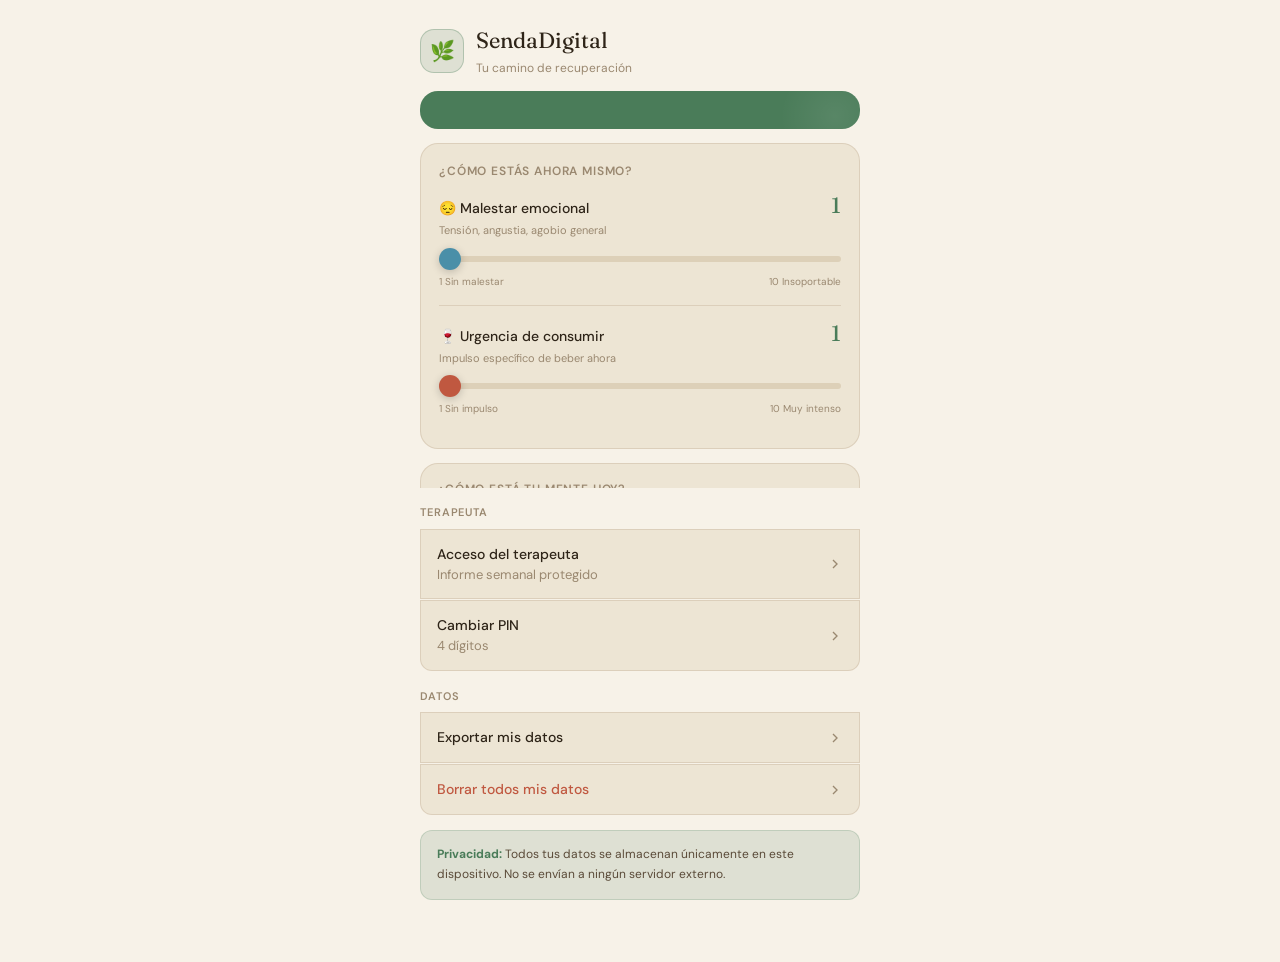
==== commit 8d5bb529: "Add files via upload" ====
--- a/index.html
+++ b/index.html
@@ -686,7 +686,12 @@
 <div id="ajustes" class="screen">
   <div class="screen-header"><div class="screen-label">Mi perfil</div><div class="screen-title">Ajustes</div></div>
   <div class="profile-box"><div class="profile-avatar">🌿</div><div class="profile-name">Usuario</div><div class="profile-id" id="profile-id">ID: —</div></div>
-  <div class="settings-section"><div class="settings-section-title">Emergencia</div><div class="settings-row" onclick="editContact()"><div><div class="settings-row-label">Contacto de confianza</div><div class="settings-row-val" id="contact-display">No configurado</div></div><svg viewBox="0 0 24 24" fill="none" stroke="currentColor" stroke-width="2"><path d="M9 18l6-6-6-6"/></svg></div></div>
+  <div class="settings-section"><div class="settings-section-title">Identificación</div>
+    <div class="settings-row" onclick="showUUID()">
+      <div><div class="settings-row-label">Mi código de participante</div><div class="settings-row-val" id="uuid-short">—</div></div>
+      <svg viewBox="0 0 24 24" fill="none" stroke="currentColor" stroke-width="2"><path d="M9 18l6-6-6-6"/></svg>
+    </div>
+  </div><div class="settings-row" onclick="editContact()"><div><div class="settings-row-label">Contacto de confianza</div><div class="settings-row-val" id="contact-display">No configurado</div></div><svg viewBox="0 0 24 24" fill="none" stroke="currentColor" stroke-width="2"><path d="M9 18l6-6-6-6"/></svg></div></div>
   <div class="settings-section"><div class="settings-section-title">Terapeuta</div><div class="settings-row" onclick="openTerapeuta()"><div><div class="settings-row-label">Acceso del terapeuta</div><div class="settings-row-val">Informe semanal protegido</div></div><svg viewBox="0 0 24 24" fill="none" stroke="currentColor" stroke-width="2"><path d="M9 18l6-6-6-6"/></svg></div><div class="settings-row" onclick="changePin()"><div><div class="settings-row-label">Cambiar PIN</div><div class="settings-row-val">4 dígitos</div></div><svg viewBox="0 0 24 24" fill="none" stroke="currentColor" stroke-width="2"><path d="M9 18l6-6-6-6"/></svg></div></div>
   <div class="settings-section"><div class="settings-section-title">Datos</div><div class="settings-row" onclick="exportData()"><div class="settings-row-label">Exportar mis datos</div><svg viewBox="0 0 24 24" fill="none" stroke="currentColor" stroke-width="2"><path d="M9 18l6-6-6-6"/></svg></div><div class="settings-row" onclick="if(confirm('¿Borrar todos los datos?'))clearData()"><div class="settings-row-label" style="color:var(--rust)">Borrar todos mis datos</div><svg viewBox="0 0 24 24" fill="none" stroke="currentColor" stroke-width="2"><path d="M9 18l6-6-6-6"/></svg></div></div>
   <div class="data-note"><strong>Privacidad:</strong> Todos tus datos se almacenan únicamente en este dispositivo. No se envían a ningún servidor externo.</div>
@@ -817,9 +822,9 @@
     <div class="terap-section"><div class="terap-section-title">Identificación</div><div style="background:var(--warm);border:1px solid var(--border);border-radius:var(--radius-sm);padding:14px 16px"><div class="code-label">UUID anónimo</div><div class="code-val" id="terap-uuid">—</div><div class="code-note">La correspondencia UUID ↔ identidad real está en el registro físico del centro.</div></div>
     <div style="background:var(--moss-dim);border:1px solid rgba(74,124,89,.2);border-radius:var(--radius-sm);padding:14px 16px;margin-top:10px;font-size:13px;color:var(--text-mid);line-height:1.6">
       📤 <strong>Cómo enviar el informe a la terapeuta:</strong><br>
-      1. Pulsa el botón — se descarga un archivo JSON<br>
+      1. Pulsa el botón — se descarga un archivo HTML<br>
       2. Envíalo por email o WhatsApp a tu terapeuta<br>
-      3. La terapeuta lo abre en SendaDigital (panel terapeuta → importar)
+      3. La terapeuta lo abre directamente en el navegador
     </div>
     <button class="export-btn" onclick="exportTerapeutaData()">⬇ Descargar informe HTML</button></div>
 
@@ -1249,7 +1254,15 @@
 }
 
 // ── AJUSTES ──
-function renderAjustes(){document.getElementById('profile-id').textContent='ID: '+db.uuid;document.getElementById('contact-display').textContent=db.contact?db.contact.name:'No configurado'}
+function renderAjustes(){
+  document.getElementById('profile-id').textContent='ID: '+db.uuid;
+  document.getElementById('contact-display').textContent=db.contact?db.contact.name:'No configurado';
+  const s=document.getElementById('uuid-short');
+  if(s)s.textContent=db.uuid;
+}
+function showUUID(){
+  alert('Tu código de participante:\n\n'+db.uuid+'\n\nDáselo a tu terapeuta en la primera sesión para que pueda vincular tus informes.');
+}
 function editContact(){const n=prompt('Nombre del contacto de confianza:');if(!n)return;const p=prompt('Teléfono (ej: 612345678):');if(!p)return;db.contact={name:n,phone:p};saveDB();renderAjustes();showToast('Contacto guardado ✓')}
 function exportData(){const b=new Blob([JSON.stringify(db,null,2)],{type:'application/json'});const a=document.createElement('a');a.href=URL.createObjectURL(b);a.download='sendadigital-'+new Date().toISOString().split('T')[0]+'.json';a.click();showToast('Datos exportados ✓')}
 function clearData(){localStorage.removeItem(DB_KEY);db={uuid:'SD-'+Math.random().toString(36).substr(2,8).toUpperCase(),registros:[],soberDate:null,contact:null,pin:'1234',prevTime:null,evaShown:false,menteRegistros:[]};saveDB();showToast('Datos borrados');renderAjustes();renderHome()}
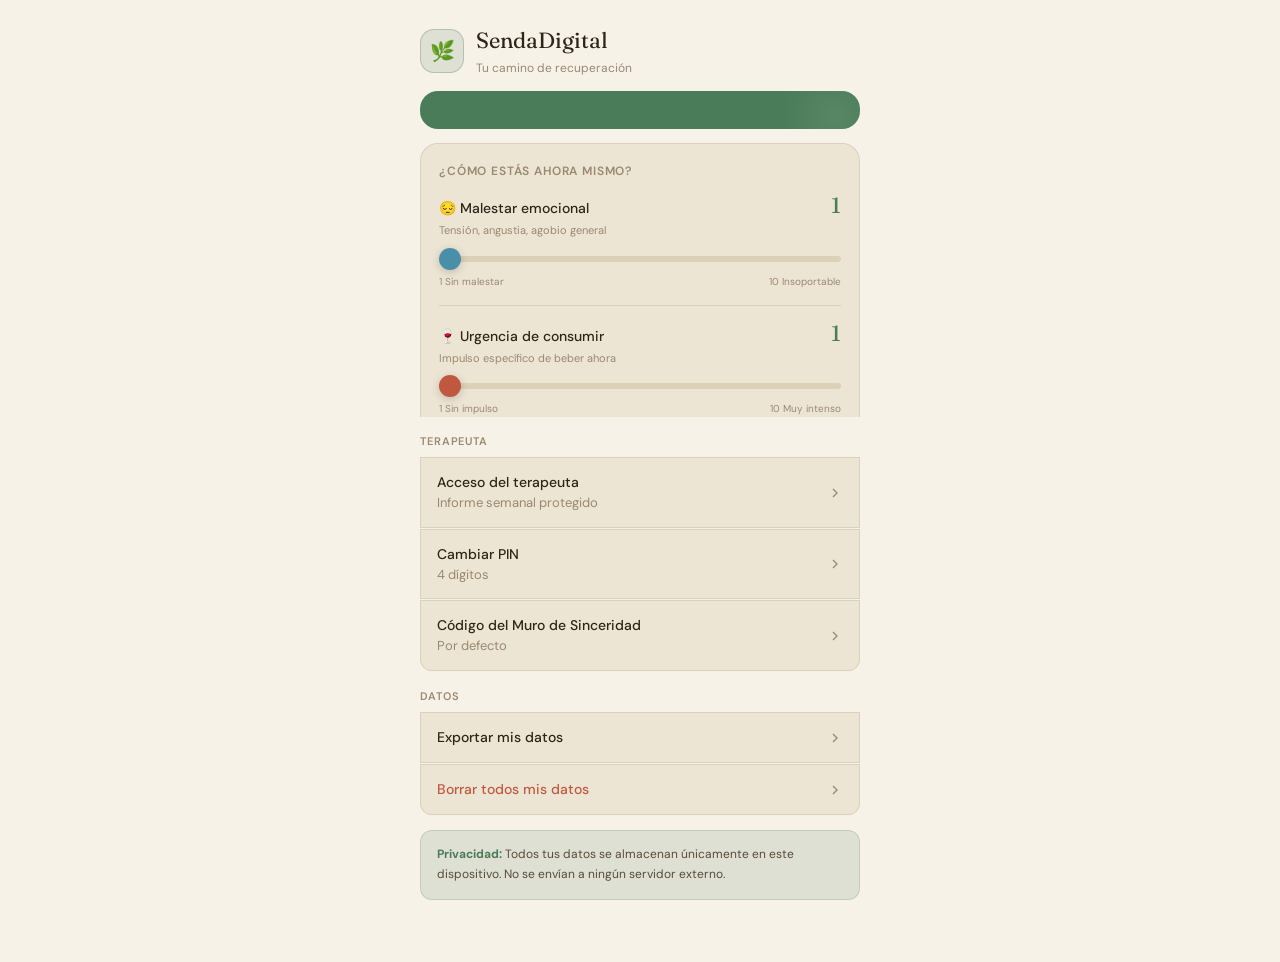
==== commit 4948b11c: "Add files via upload" ====
--- a/index.html
+++ b/index.html
@@ -423,6 +423,37 @@
 .ms-section-body{font-size:13px;color:var(--text-mid);line-height:1.65}
 .ms-close{margin-top:4px;width:100%;padding:13px;background:var(--moss-dim);border:1px solid rgba(74,124,89,.3);border-radius:var(--radius-sm);color:var(--moss);font-family:var(--font-body);font-size:14px;font-weight:500;cursor:pointer}
 
+/* ── MURO DE SINCERIDAD ── */
+#muro-trigger{margin:10px 20px 0;width:calc(100% - 40px);padding:13px;background:none;border:1.5px dashed var(--border);border-radius:var(--radius);font-family:var(--font-body);font-size:13px;font-weight:500;color:var(--text-dim);cursor:pointer}
+#muro-overlay{display:none;position:fixed;inset:0;background:var(--cream);z-index:300;flex-direction:column;align-items:center;justify-content:center;padding:28px;text-align:center;overflow-y:auto}
+#muro-overlay.open{display:flex}
+.muro-icon{font-size:44px;margin-bottom:14px}
+.muro-title{font-family:var(--font-display);font-size:26px;color:var(--text);margin-bottom:12px}
+.muro-body{font-size:15px;color:var(--text-mid);line-height:1.75;max-width:380px;margin-bottom:22px}
+.muro-call{display:flex;align-items:center;justify-content:center;gap:8px;width:100%;max-width:340px;padding:14px;border-radius:var(--radius-sm);text-decoration:none;font-size:14px;font-weight:600;margin-bottom:10px}
+.muro-call.principal{background:var(--moss);color:white}
+.muro-call.secundario{background:var(--rust-dim);border:1px solid rgba(192,88,64,.3);color:var(--rust)}
+.muro-unlock-row{display:flex;gap:8px;width:100%;max-width:340px;margin-top:18px}
+.muro-unlock-input{flex:1;padding:12px 14px;background:var(--warm);border:1px solid var(--border);border-radius:var(--radius-sm);font-family:var(--font-body);font-size:14px;color:var(--text);text-transform:uppercase}
+.muro-unlock-btn{padding:12px 18px;background:var(--moss-dim);border:1px solid rgba(74,124,89,.3);border-radius:var(--radius-sm);color:var(--moss);font-family:var(--font-body);font-size:14px;font-weight:600;cursor:pointer}
+.muro-note{font-size:12px;color:var(--text-dim);margin-top:10px;max-width:340px;line-height:1.5}
+/* ── SURF TIMER ── */
+#surf-overlay{display:none;position:fixed;inset:0;background:rgba(46,36,24,.85);z-index:120;align-items:center;justify-content:center;padding:24px}
+#surf-overlay.open{display:flex}
+#surf-modal{background:var(--cream);border-radius:var(--radius);padding:32px 24px;width:100%;max-width:380px;text-align:center;animation:fadeIn .2s ease}
+.surf-wave{font-size:44px;display:inline-block;animation:surfFloat 3s ease-in-out infinite}
+@keyframes surfFloat{0%,100%{transform:translateY(0)}50%{transform:translateY(-8px)}}
+#surf-display{font-family:var(--font-display);font-size:54px;color:var(--sky);line-height:1;margin:14px 0}
+.surf-progress{width:100%;height:8px;background:var(--sand);border-radius:4px;overflow:hidden;margin-bottom:18px}
+#surf-bar{height:100%;width:0%;background:var(--sky);border-radius:4px;transition:width 1s linear}
+#surf-phrase{font-size:14px;color:var(--text-mid);line-height:1.7;min-height:66px;font-style:italic}
+#surf-stop{margin-top:14px;padding:12px 26px;background:var(--moss-dim);border:1px solid rgba(74,124,89,.3);border-radius:20px;color:var(--moss);font-family:var(--font-body);font-size:14px;font-weight:500;cursor:pointer}
+/* ── HABILIDADES ── */
+.hab-count-row{display:flex;align-items:baseline;gap:10px;margin-bottom:10px}
+.hab-count-num{font-family:var(--font-display);font-size:38px;color:var(--moss);line-height:1}
+.hab-count-label{font-size:13px;color:var(--text-dim)}
+.hab-chips{display:flex;flex-wrap:wrap;gap:6px}
+
 #toast{position:fixed;bottom:96px;left:50%;transform:translateX(-50%) translateY(10px);background:var(--moss);border-radius:20px;padding:10px 20px;font-size:13px;font-weight:500;color:white;opacity:0;transition:all .25s;z-index:50;white-space:nowrap;pointer-events:none}
 #toast.show{opacity:1;transform:translateX(-50%) translateY(0)}
 </style>
@@ -541,6 +572,8 @@
     Necesito ayuda ahora
   </button>
 
+  <button id="muro-trigger" onclick="abrirMuro()">📋 He consumido — Muro de Sinceridad</button>
+
   <div class="prevention-card">
     <div class="prevention-title">Recordatorio preventivo</div>
     <div class="prevention-row">
@@ -678,6 +711,7 @@
     </div>
   </div>
   <div class="mente-week-box"><div class="chart-title">Mente Clara — esta semana</div><div class="mente-week-row" id="mente-week-row"></div></div>
+  <div class="halt-week-box"><div class="chart-title">Habilidades usadas hoy</div><div class="hab-count-row"><div class="hab-count-num" id="hab-count">0</div><div class="hab-count-label">ejercicios practicados hoy</div></div><div class="hab-chips" id="hab-chips"></div></div>
   <div class="halt-week-box" style="border-color:rgba(74,143,168,.2);background:var(--sky-dim)"><div class="chart-title" style="color:var(--sky)">PLEASE — adherencia semanal</div><div class="halt-row" id="please-row"></div></div>
   <div style="padding:14px 20px 0"><div class="screen-label" style="margin-bottom:10px">Logros</div><div class="logros-grid" id="logros-grid"></div></div>
 </div>
@@ -692,7 +726,7 @@
       <svg viewBox="0 0 24 24" fill="none" stroke="currentColor" stroke-width="2"><path d="M9 18l6-6-6-6"/></svg>
     </div>
   </div><div class="settings-row" onclick="editContact()"><div><div class="settings-row-label">Contacto de confianza</div><div class="settings-row-val" id="contact-display">No configurado</div></div><svg viewBox="0 0 24 24" fill="none" stroke="currentColor" stroke-width="2"><path d="M9 18l6-6-6-6"/></svg></div></div>
-  <div class="settings-section"><div class="settings-section-title">Terapeuta</div><div class="settings-row" onclick="openTerapeuta()"><div><div class="settings-row-label">Acceso del terapeuta</div><div class="settings-row-val">Informe semanal protegido</div></div><svg viewBox="0 0 24 24" fill="none" stroke="currentColor" stroke-width="2"><path d="M9 18l6-6-6-6"/></svg></div><div class="settings-row" onclick="changePin()"><div><div class="settings-row-label">Cambiar PIN</div><div class="settings-row-val">4 dígitos</div></div><svg viewBox="0 0 24 24" fill="none" stroke="currentColor" stroke-width="2"><path d="M9 18l6-6-6-6"/></svg></div></div>
+  <div class="settings-section"><div class="settings-section-title">Terapeuta</div><div class="settings-row" onclick="openTerapeuta()"><div><div class="settings-row-label">Acceso del terapeuta</div><div class="settings-row-val">Informe semanal protegido</div></div><svg viewBox="0 0 24 24" fill="none" stroke="currentColor" stroke-width="2"><path d="M9 18l6-6-6-6"/></svg></div><div class="settings-row" onclick="changePin()"><div><div class="settings-row-label">Cambiar PIN</div><div class="settings-row-val">4 dígitos</div></div><svg viewBox="0 0 24 24" fill="none" stroke="currentColor" stroke-width="2"><path d="M9 18l6-6-6-6"/></svg></div><div class="settings-row" onclick="cambiarCodigoMuro()"><div><div class="settings-row-label">Código del Muro de Sinceridad</div><div class="settings-row-val" id="muro-codigo-display">Por defecto</div></div><svg viewBox="0 0 24 24" fill="none" stroke="currentColor" stroke-width="2"><path d="M9 18l6-6-6-6"/></svg></div></div>
   <div class="settings-section"><div class="settings-section-title">Datos</div><div class="settings-row" onclick="exportData()"><div class="settings-row-label">Exportar mis datos</div><svg viewBox="0 0 24 24" fill="none" stroke="currentColor" stroke-width="2"><path d="M9 18l6-6-6-6"/></svg></div><div class="settings-row" onclick="if(confirm('¿Borrar todos los datos?'))clearData()"><div class="settings-row-label" style="color:var(--rust)">Borrar todos mis datos</div><svg viewBox="0 0 24 24" fill="none" stroke="currentColor" stroke-width="2"><path d="M9 18l6-6-6-6"/></svg></div></div>
   <div class="data-note"><strong>Privacidad:</strong> Todos tus datos se almacenan únicamente en este dispositivo. No se envían a ningún servidor externo.</div>
 </div>
@@ -737,6 +771,7 @@
   <div class="sos-techniques">
     <button class="technique-btn" onclick="showTechnique('temp')"><span class="technique-icon">🧊</span><div><div class="technique-name">Técnica TIP — Temperatura</div><div class="technique-desc">Activa el reflejo de buceo. Reduce el craving en 30 seg.</div></div></button>
     <button class="technique-btn" onclick="showTechnique('surf')"><span class="technique-icon">🌊</span><div><div class="technique-name">Surf del craving</div><div class="technique-desc">Observa el impulso sin actuar. Dura solo 15-20 minutos.</div></div></button>
+    <button class="technique-btn" onclick="iniciarSurf()" style="border-color:rgba(74,143,168,.35);background:var(--sky-dim)"><span class="technique-icon">⏱️</span><div><div class="technique-name" style="color:var(--sky)">Cronómetro de surf — 15 min</div><div class="technique-desc">Acompaña la ola con frases guía hasta que baje sola.</div></div></button>
     <button class="technique-btn" onclick="showTechnique('distrae')"><span class="technique-icon">🔄</span><div><div class="technique-name">Distráete</div><div class="technique-desc">Cambia la atención. Sal de la situación un momento.</div></div></button>
   </div>
   <div style="font-size:12px;color:var(--text-dim);margin-bottom:10px;font-weight:600;letter-spacing:.06em;text-transform:uppercase">Llamar ahora</div>
@@ -839,6 +874,28 @@
   </div>
 </div>
 
+<!-- MURO DE SINCERIDAD -->
+<div id="muro-overlay">
+  <div class="muro-icon">🌿</div>
+  <div class="muro-title">Gracias por tu sinceridad</div>
+  <div class="muro-body">La acción opuesta a la vergüenza es la sinceridad — y acabas de practicarla. <b>Una caída no te condena.</b> Lo que importa es lo que haces a continuación.<br><br>Tu prioridad ahora es contactar con tu terapeuta para tratar este episodio juntos. La app quedará en pausa hasta esa conversación.</div>
+  <a class="muro-call principal" href="tel:900161515">📞 Línea de adicciones · 900 161 515</a>
+  <a class="muro-call secundario" href="tel:024">Si tienes ideas de hacerte daño: 024</a>
+  <div class="muro-unlock-row"><input class="muro-unlock-input" type="text" id="muro-codigo" placeholder="Código" maxlength="8"><button class="muro-unlock-btn" onclick="intentarDesbloqueo()">Desbloquear</button></div>
+  <div class="muro-note">El código de desbloqueo te lo da tu terapeuta en la sesión individual, después de hablar del episodio.</div>
+</div>
+
+<!-- SURF TIMER -->
+<div id="surf-overlay">
+  <div id="surf-modal">
+    <span class="surf-wave">🌊</span>
+    <div id="surf-display">15:00</div>
+    <div class="surf-progress"><div id="surf-bar"></div></div>
+    <div id="surf-phrase">Preparándote para surfear la ola...</div>
+    <button id="surf-stop" onclick="detenerSurf()">He superado la ola — cerrar</button>
+  </div>
+</div>
+
 <div id="toast"></div>
 
 <script>
@@ -857,6 +914,9 @@
 if(!db.prevTime)db.prevTime=null;
 if(!db.evaShown)db.evaShown=false;
 if(!db.menteRegistros)db.menteRegistros=[];
+if(!db.consumos)db.consumos=[];
+if(!db.habilidades)db.habilidades=[];
+if(db.muroBloqueado===undefined)db.muroBloqueado=false;
 saveDB();
 function saveDB(){localStorage.setItem(DB_KEY,JSON.stringify(db))}
 
@@ -925,8 +985,8 @@
   const cravingVal=+document.getElementById('home-sl-craving').value;
   vhHome.classList.toggle('show',(v>=7||cravingVal>=7));
   // Auto-open SOS at ≥9
-  if(v>=9){document.getElementById('sos-btn').classList.add('urgent');openSOS()}
-  else document.getElementById('sos-btn').classList.remove('urgent');
+  if(v>=9){document.getElementById('sos-btn').classList.add('urgent');if(!sosAutoAbierto){sosAutoAbierto=true;openSOS()}}
+  else{sosAutoAbierto=false;document.getElementById('sos-btn').classList.remove('urgent')}
   syncDiarioSlider('sl-malestar','val-malestar',v);
 }
 
@@ -941,8 +1001,8 @@
   high.classList.toggle('show',v>=7);
   const malestarVal=+document.getElementById('home-sl-malestar').value;
   vhHome.classList.toggle('show',(v>=7||malestarVal>=7));
-  if(v>=9){document.getElementById('sos-btn').classList.add('urgent');openSOS()}
-  else document.getElementById('sos-btn').classList.remove('urgent');
+  if(v>=9){document.getElementById('sos-btn').classList.add('urgent');if(!sosAutoAbierto){sosAutoAbierto=true;openSOS()}}
+  else{sosAutoAbierto=false;document.getElementById('sos-btn').classList.remove('urgent')}
   syncDiarioSlider('sl-craving','val-craving',v);
 }
 
@@ -1027,12 +1087,13 @@
 function scheduleNotif(ts){const[h,m]=ts.split(':').map(Number),now=new Date(),t=new Date();t.setHours(h,m,0,0);if(t<=now)t.setDate(t.getDate()+1);setTimeout(()=>new Notification('SendaDigital 🌿',{body:'Es tu momento de hacer el registro diario. ¿Cómo estás ahora?'}),t-now)}
 
 // ── SOS ──
+let sosAutoAbierto=false;
 let breathInterval=null,breathing=false,breathPhaseIdx=0,breathCycle=0;
 // 4-6-8
 const BP=[{n:'Inhala',d:4000,c:'inhale'},{n:'Mantén',d:6000,c:'hold'},{n:'Exhala',d:8000,c:'exhale'}];
 function openSOS(){document.getElementById('sos-overlay').classList.add('open');const mc=db.contact;document.getElementById('my-contact-display').textContent=mc?mc.name+' · '+mc.phone:'Configurar en Ajustes';stopBreathing()}
 function closeSOS(e){if(e&&e.target!==document.getElementById('sos-overlay'))return;document.getElementById('sos-overlay').classList.remove('open');stopBreathing();document.getElementById('sos-btn').classList.remove('urgent')}
-function startBreathing(){if(breathing)return;breathing=true;breathCycle=0;breathPhaseIdx=0;document.getElementById('breath-start').style.display='none';runBP()}
+function startBreathing(){if(breathing)return;registrarHabilidad('🌬️ Respiración 4-6-8');breathing=true;breathCycle=0;breathPhaseIdx=0;document.getElementById('breath-start').style.display='none';runBP()}
 function runBP(){
   if(!breathing)return;
   const p=BP[breathPhaseIdx],c=document.getElementById('breath-circle');
@@ -1210,7 +1271,7 @@
   }).join('');
 }
 function toggleTarea(id){const b=document.getElementById('tb-'+id);if(!b)return;const o=b.classList.contains('open');document.querySelectorAll('.tarea-body').forEach(x=>x.classList.remove('open'));if(!o)b.classList.add('open')}
-function startTimer(id,name,mins){timerSec=mins*60;document.getElementById('timer-name').textContent=name;document.getElementById('timer-overlay').classList.add('open');clearInterval(timerInterval);updateTD();timerInterval=setInterval(()=>{timerSec--;updateTD();if(timerSec<=0){stopTimer();showToast('¡Ejercicio completado! 🌿')}},1000)}
+function startTimer(id,name,mins){registrarHabilidad(name);timerSec=mins*60;document.getElementById('timer-name').textContent=name;document.getElementById('timer-overlay').classList.add('open');clearInterval(timerInterval);updateTD();timerInterval=setInterval(()=>{timerSec--;updateTD();if(timerSec<=0){stopTimer();showToast('¡Ejercicio completado! 🌿')}},1000)}
 function updateTD(){const m=Math.floor(timerSec/60),s=timerSec%60;document.getElementById('timer-display').textContent=m+':'+String(s).padStart(2,'0')}
 function stopTimer(){clearInterval(timerInterval);document.getElementById('timer-overlay').classList.remove('open')}
 
@@ -1251,10 +1312,12 @@
   document.getElementById('please-row').innerHTML=pK.map((k,i)=>{const cnt=week.filter(x=>x.please&&x.please[k]).length;return`<div class="halt-item"><div class="halt-letter" style="font-size:12px;color:var(--sky)">${pL[i].split(' ')[0]}</div><div class="halt-name">${pL[i].split(' ')[1]}</div><div class="halt-count" style="color:${cnt>=5?'var(--moss)':cnt>=3?'var(--amber)':'var(--rust)'}">${cnt}/${week.length||7}d</div></div>`}).join('');
   const L=[{e:'🌱',n:'Primer día',r:days>=1},{e:'⭐',n:'3 días',r:days>=3},{e:'🌿',n:'1 semana',r:days>=7},{e:'🌸',n:'2 semanas',r:days>=14},{e:'🏆',n:'1 mes',r:days>=30},{e:'📓',n:'5 registros',r:r.length>=5},{e:'📊',n:'10 registros',r:r.length>=10},{e:'🦋',n:'3 meses',r:days>=90},{e:'🎯',n:'1 año',r:days>=365}];
   document.getElementById('logros-grid').innerHTML=L.map(l=>`<div class="logro ${l.r?'':'locked'}"><div class="logro-icon">${l.e}</div><div class="logro-name">${l.n}</div></div>`).join('');
+  renderHabilidadesHoy();
 }
 
 // ── AJUSTES ──
 function renderAjustes(){
+  document.getElementById('muro-codigo-display').textContent=db.muroCodigo?'Personalizado ✓':'Por defecto — cambiar antes del piloto';
   document.getElementById('profile-id').textContent='ID: '+db.uuid;
   document.getElementById('contact-display').textContent=db.contact?db.contact.name:'No configurado';
   const s=document.getElementById('uuid-short');
@@ -1264,7 +1327,7 @@
   alert('Tu código de participante:\n\n'+db.uuid+'\n\nDáselo a tu terapeuta en la primera sesión para que pueda vincular tus informes.');
 }
 function editContact(){const n=prompt('Nombre del contacto de confianza:');if(!n)return;const p=prompt('Teléfono (ej: 612345678):');if(!p)return;db.contact={name:n,phone:p};saveDB();renderAjustes();showToast('Contacto guardado ✓')}
-function exportData(){const b=new Blob([JSON.stringify(db,null,2)],{type:'application/json'});const a=document.createElement('a');a.href=URL.createObjectURL(b);a.download='sendadigital-'+new Date().toISOString().split('T')[0]+'.json';a.click();showToast('Datos exportados ✓')}
+function exportData(){const {pin,...dbExport}=db;const b=new Blob([JSON.stringify(dbExport,null,2)],{type:'application/json'});const a=document.createElement('a');a.href=URL.createObjectURL(b);a.download='sendadigital-'+new Date().toISOString().split('T')[0]+'.json';a.click();showToast('Datos exportados ✓')}
 function clearData(){localStorage.removeItem(DB_KEY);db={uuid:'SD-'+Math.random().toString(36).substr(2,8).toUpperCase(),registros:[],soberDate:null,contact:null,pin:'1234',prevTime:null,evaShown:false,menteRegistros:[]};saveDB();showToast('Datos borrados');renderAjustes();renderHome()}
 function changePin(){const p=prompt('PIN actual:');if(p!==db.pin){alert('PIN incorrecto');return}const n=prompt('Nuevo PIN de 4 dígitos:');if(!n||!/^\d{4}$/.test(n)){alert('Debe tener 4 dígitos');return}db.pin=n;saveDB();showToast('PIN actualizado ✓')}
 
@@ -1298,8 +1361,10 @@
   const mLimpia=mWeek.filter(x=>x.mente==='limpia').length;
   if(mAdicta>=2)alerts.push({t:'⚠️ Mente Adicta detectada',b:`${mAdicta} días con mente adicta registrada.`});
   if(mLimpia>=3)alerts.push({t:'⚠️ Mente Limpia persistente',b:`${mLimpia} días con mente limpia. Riesgo de sobreconfianza.`});
+  const consumosSemana=(db.consumos||[]).filter(c=>new Date(c.fecha)>=weekAgo);
+  if(consumosSemana.length>0)alerts.unshift({t:`🚨 ${consumosSemana.length} consumo${consumosSemana.length>1?'s':''} registrado${consumosSemana.length>1?'s':''} esta semana`,b:'El Muro de Sinceridad fue activado. Revisar en sesión individual y facilitar el código de desbloqueo tras la conversación.'});
   if(!week.length)alerts.push({t:'ℹ️ Sin registros esta semana',b:'El participante no ha completado ningún diario en los últimos 7 días.'});
-  const semColor=alerts.length>=3||hC.length>=2||mAdicta>=2?'🔴 Rojo — contacto urgente recomendado':alerts.length>=1?'🟡 Ámbar — refuerzo motivacional':'🟢 Verde — seguimiento rutinario';
+  const semColor=consumosSemana.length>0||alerts.length>=3||hC.length>=2||mAdicta>=2?'🔴 Rojo — contacto urgente recomendado':alerts.length>=1?'🟡 Ámbar — refuerzo motivacional':'🟢 Verde — seguimiento rutinario';
   const ae=document.getElementById('terap-alerts');
   ae.innerHTML=`<div style="font-weight:600;font-size:14px;margin-bottom:10px">${semColor}</div>`+(alerts.length?alerts.map(a=>`<div class="alert-box"><div class="alert-title">${a.t}</div><div class="alert-body">${a.b}</div></div>`).join(''):`<div class="alert-box" style="background:var(--moss-dim);border-color:rgba(74,124,89,.25)"><div class="alert-title" style="color:var(--moss)">✓ Sin alertas esta semana</div></div>`);
   const mCount={adicta:0,clara:0,limpia:0};mWeek.forEach(x=>{if(mCount[x.mente]!==undefined)mCount[x.mente]++});
@@ -1342,7 +1407,10 @@
   if(mCount.adicta>=2)alerts.push(`Mente Adicta ${mCount.adicta} días`);
   if(mCount.limpia>=3)alerts.push(`Mente Limpia ${mCount.limpia} días (sobreconfianza)`);
   if(!week.length)alerts.push('Sin registros esta semana');
-  const semaforo=alerts.length>=3||hC>=2||mCount.adicta>=2?'🔴 ROJO — contacto urgente recomendado':alerts.length>=1?'🟡 ÁMBAR — refuerzo motivacional':'🟢 VERDE — seguimiento rutinario';
+  const consumosSemana=(db.consumos||[]).filter(c=>new Date(c.fecha)>=weekAgo);
+  if(consumosSemana.length>0)alerts.unshift(`🚨 ${consumosSemana.length} consumo${consumosSemana.length>1?'s':''} registrado${consumosSemana.length>1?'s':''} — Muro de Sinceridad activado. Revisar en sesión individual.`);
+  const habSemana=(db.habilidades||[]).filter(h=>new Date(h.date+'T12:00')>=weekAgo).length;
+  const semaforo=consumosSemana.length>0||alerts.length>=3||hC>=2||mCount.adicta>=2?'🔴 ROJO — contacto urgente recomendado':alerts.length>=1?'🟡 ÁMBAR — refuerzo motivacional':'🟢 VERDE — seguimiento rutinario';
   const pK=['enfermedad','sustancias','alimentacion','sueno','ejercicio'];
   const pL=['PL Salud','E Sustancias','A Alimentación','S Sueño','E Ejercicio'];
   const k7=Array.from({length:7},(_,i)=>{const d=new Date();d.setDate(d.getDate()-(6-i));return d.toISOString().split('T')[0]}).reverse();
@@ -1398,6 +1466,8 @@
 
 <h2>Alertas clínicas</h2>
 ${alerts.length?alerts.map(a=>`<div class="alert">⚠️ ${a}</div>`).join(''):'<div class="ok">✓ Sin alertas esta semana</div>'}
+<h2>Uso de habilidades</h2>
+<p>Ejercicios practicados esta semana (timers iniciados): <b>${habSemana}</b></p>
 
 <h2>Mente Clara — esta semana</h2>
 <div class="mente-row">
@@ -1520,11 +1590,85 @@
     </div>`;
 }
 
+// ── MURO DE SINCERIDAD ──
+const MURO_CODIGO_DEFAULT='TERAPIA';
+function abrirMuro(){
+  if(!confirm('¿Confirmas que se ha producido un consumo?\n\nRegistrarlo con sinceridad es un acto de Mente Clara, no un fracaso. La app quedará en pausa hasta que hables con tu terapeuta.'))return;
+  db.consumos.push({fecha:new Date().toISOString(),mente:db.menteHoy||'no registrada'});
+  db.muroBloqueado=true;saveDB();
+  document.getElementById('muro-codigo').value='';
+  document.getElementById('muro-overlay').classList.add('open');
+}
+function intentarDesbloqueo(){
+  const codigo=document.getElementById('muro-codigo').value.toUpperCase().trim();
+  if(codigo===(db.muroCodigo||MURO_CODIGO_DEFAULT)){
+    db.muroBloqueado=false;saveDB();
+    document.getElementById('muro-overlay').classList.remove('open');
+    showToast('Bienvenido/a de vuelta 🌿 Una caída no te condena.');
+    openFechaModal();
+  }else{
+    const inp=document.getElementById('muro-codigo');inp.value='';
+    inp.placeholder='Incorrecto — pídelo a tu terapeuta';
+    setTimeout(()=>{inp.placeholder='Código'},2000);
+  }
+}
+function cambiarCodigoMuro(){
+  const p=prompt('PIN del terapeuta (para verificar identidad):');
+  if(p!==db.pin){alert('PIN incorrecto');return}
+  const n=prompt('Nuevo código del Muro (4-8 caracteres, el paciente no debe verlo):');
+  if(!n||n.trim().length<4){alert('El código debe tener al menos 4 caracteres');return}
+  db.muroCodigo=n.toUpperCase().trim();saveDB();renderAjustes();showToast('Código del Muro actualizado ✓');
+}
+
+// ── SURF TIMER ──
+const SURF_FRASES=[
+  'El impulso es como una ola: sube, llega a su pico y baja solo. No tienes que hacer nada, solo acompañarla.',
+  'No luches contra la ola. Obsérvala. ¿Dónde la sientes en el cuerpo? ¿Qué temperatura tiene, qué forma?',
+  'Vas por la mitad. El craving pierde fuerza cuando no lo alimentas. Respira hacia la sensación.',
+  'La ola está bajando. Observa cómo cambia sin que hayas hecho nada. Puedes tolerar esto.',
+  'Últimos minutos. Cada ola que surfeas hace la siguiente más pequeña. Esto es recuperación.'
+];
+let surfInterval=null,surfSec=0;
+const SURF_TOTAL=15*60;
+function iniciarSurf(){
+  surfSec=SURF_TOTAL;
+  document.getElementById('sos-overlay').classList.remove('open');stopBreathing();
+  document.getElementById('surf-overlay').classList.add('open');
+  registrarHabilidad('🌊 Surf del craving');
+  clearInterval(surfInterval);actualizarSurf();
+  surfInterval=setInterval(()=>{surfSec--;actualizarSurf();if(surfSec<=0){detenerSurf();showToast('¡Has surfeado la ola entera! 🌊🏆')}},1000);
+}
+function actualizarSurf(){
+  const m=Math.floor(surfSec/60),s=surfSec%60;
+  document.getElementById('surf-display').textContent=m+':'+String(s).padStart(2,'0');
+  const transcurrido=SURF_TOTAL-surfSec;
+  document.getElementById('surf-bar').style.width=(transcurrido/SURF_TOTAL*100)+'%';
+  const idx=Math.min(Math.floor(transcurrido/180),SURF_FRASES.length-1);
+  document.getElementById('surf-phrase').textContent=SURF_FRASES[idx];
+}
+function detenerSurf(){clearInterval(surfInterval);document.getElementById('surf-overlay').classList.remove('open')}
+
+// ── CONTADOR DE HABILIDADES ──
+function registrarHabilidad(nombre){
+  const today=new Date().toISOString().split('T')[0];
+  db.habilidades.push({date:today,nombre});
+  if(db.habilidades.length>500)db.habilidades=db.habilidades.slice(-500);
+  saveDB();
+}
+function renderHabilidadesHoy(){
+  const today=new Date().toISOString().split('T')[0];
+  const hoy=db.habilidades.filter(h=>h.date===today);
+  document.getElementById('hab-count').textContent=hoy.length;
+  const unicos=[...new Set(hoy.map(h=>h.nombre))];
+  document.getElementById('hab-chips').innerHTML=unicos.length?unicos.map(n=>`<span class="chip-small chip-green">${n}</span>`).join(''):'<span style="font-size:12px;color:var(--text-dim)">Aún no has practicado ningún ejercicio hoy. Cada habilidad usada cuenta.</span>';
+}
+
 let toastTimer;
 function showToast(msg){const t=document.getElementById('toast');t.textContent=msg;t.classList.add('show');clearTimeout(toastTimer);toastTimer=setTimeout(()=>t.classList.remove('show'),2500)}
 
 // Init — defer until DOM is fully ready
 window.addEventListener('DOMContentLoaded',()=>{
+  if(db.muroBloqueado){document.getElementById('muro-codigo').value='';document.getElementById('muro-overlay').classList.add('open')}
   renderHome();
   renderRegistros();
   renderTareas('crisis');
